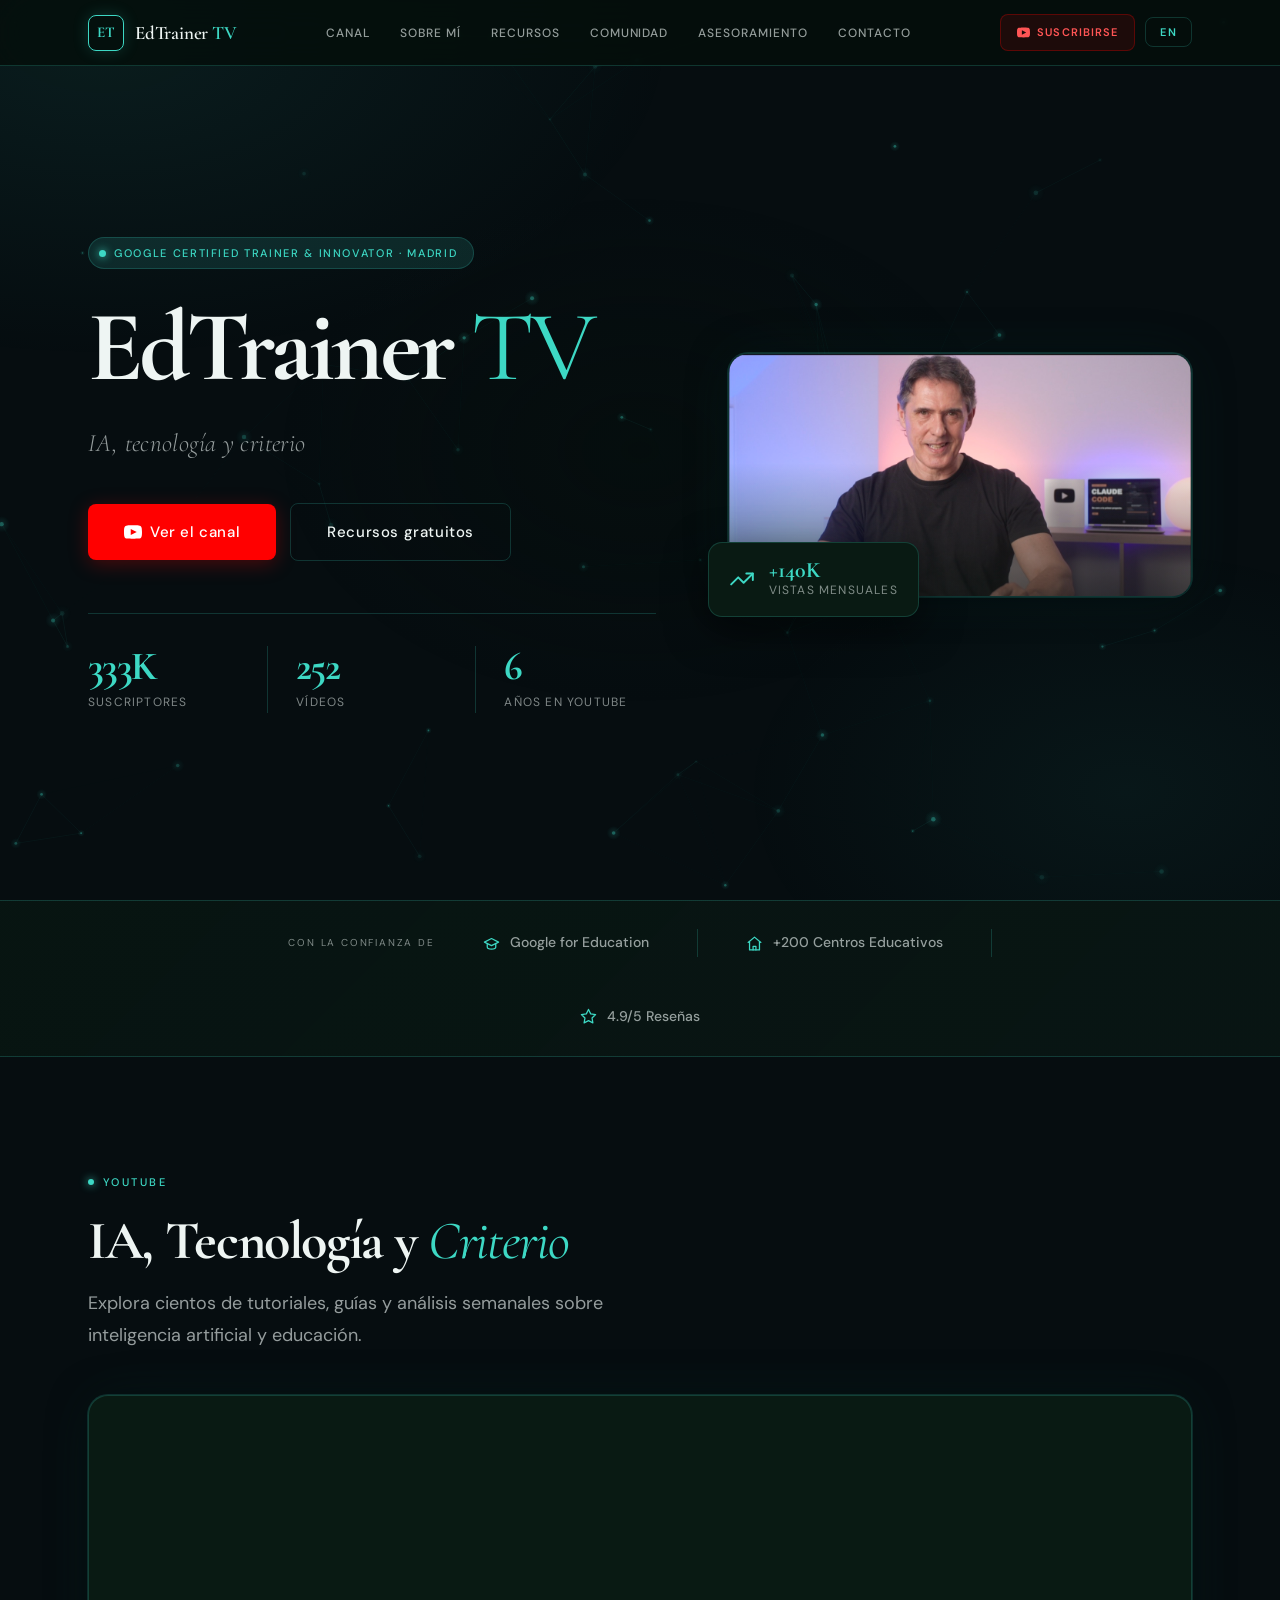
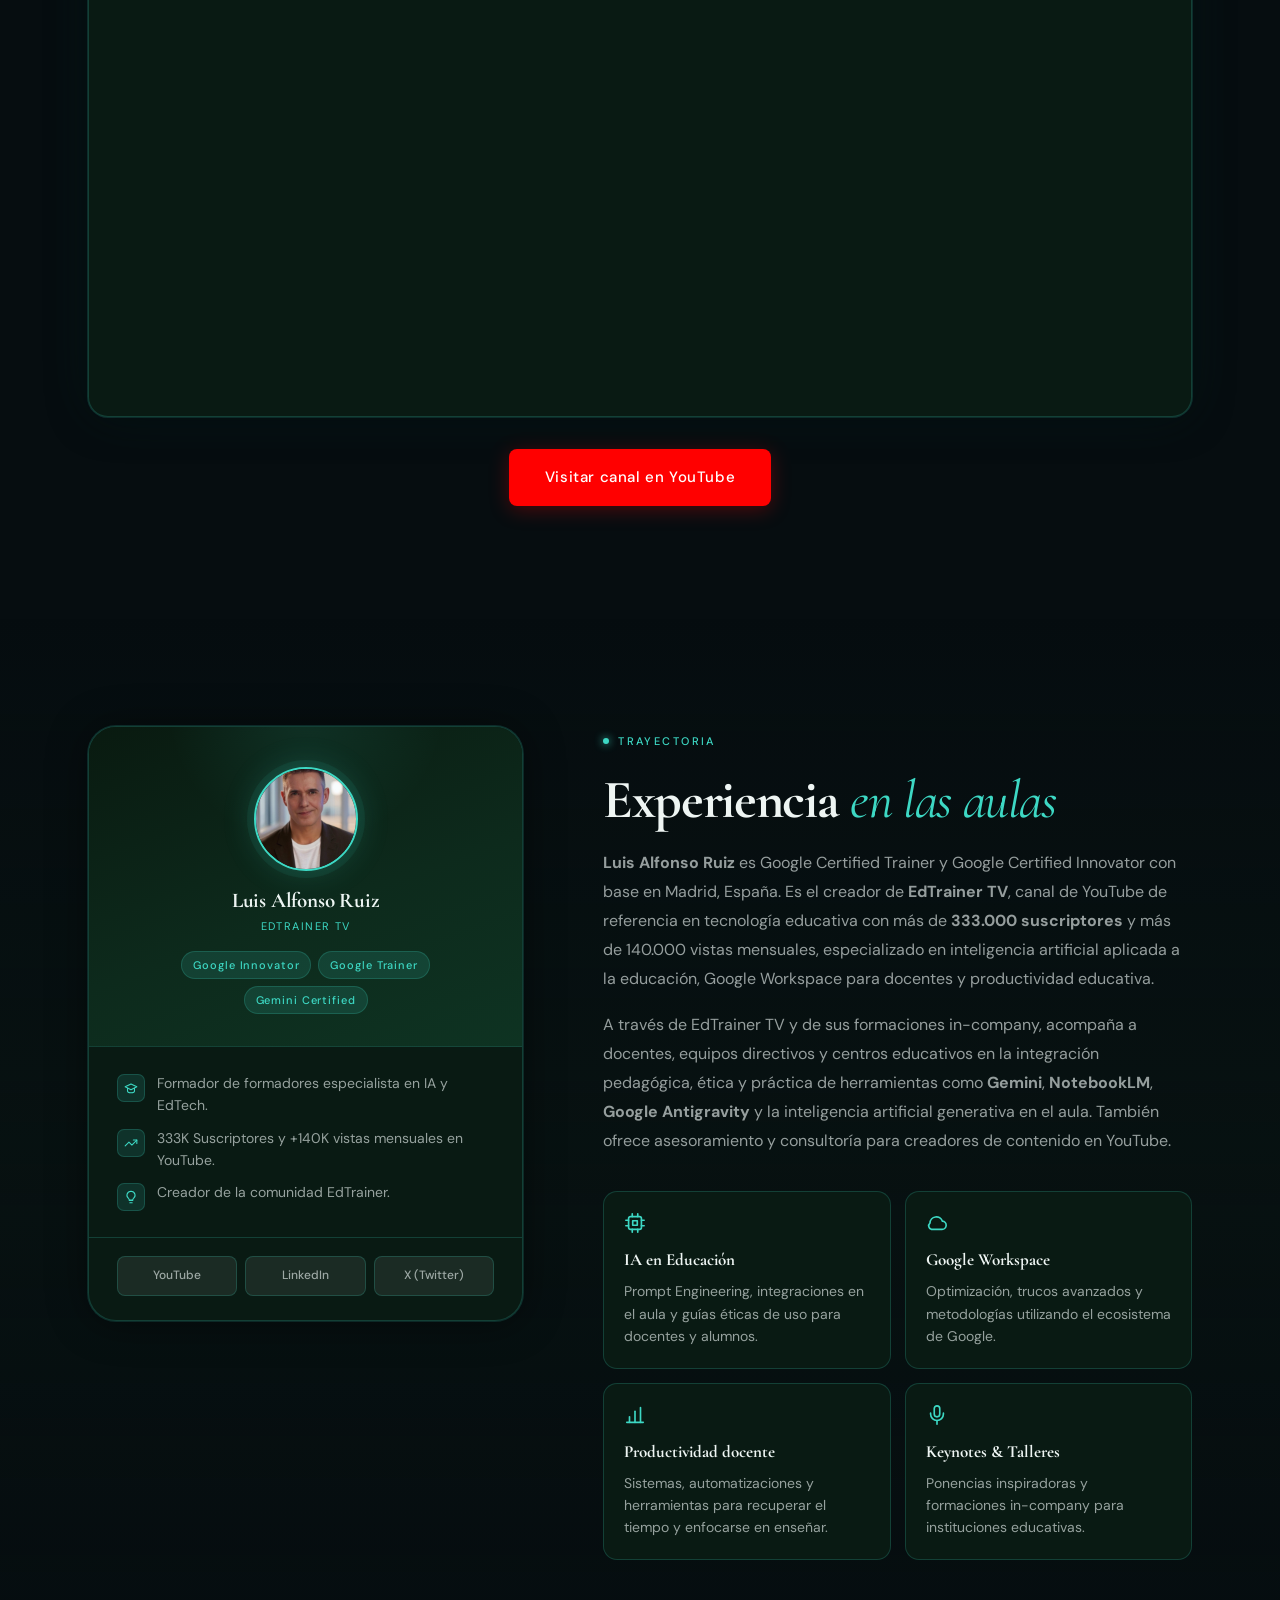
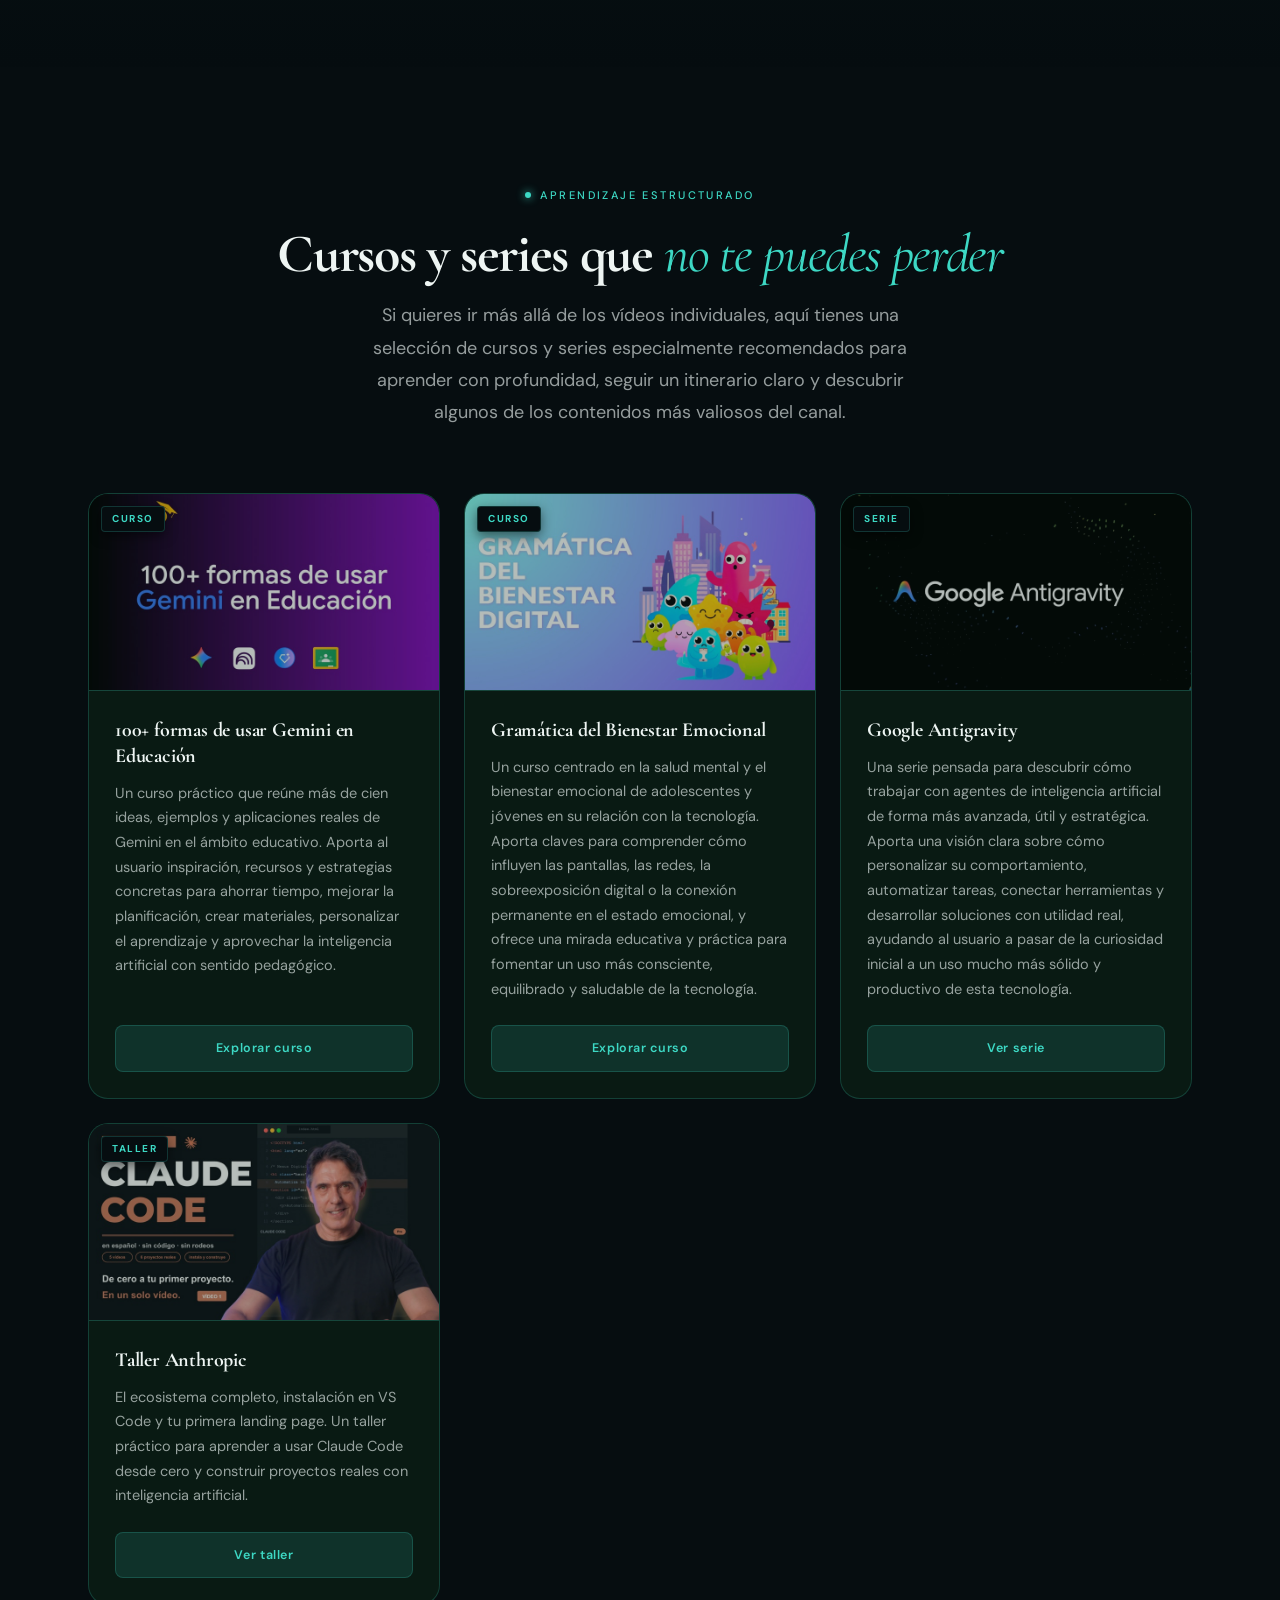
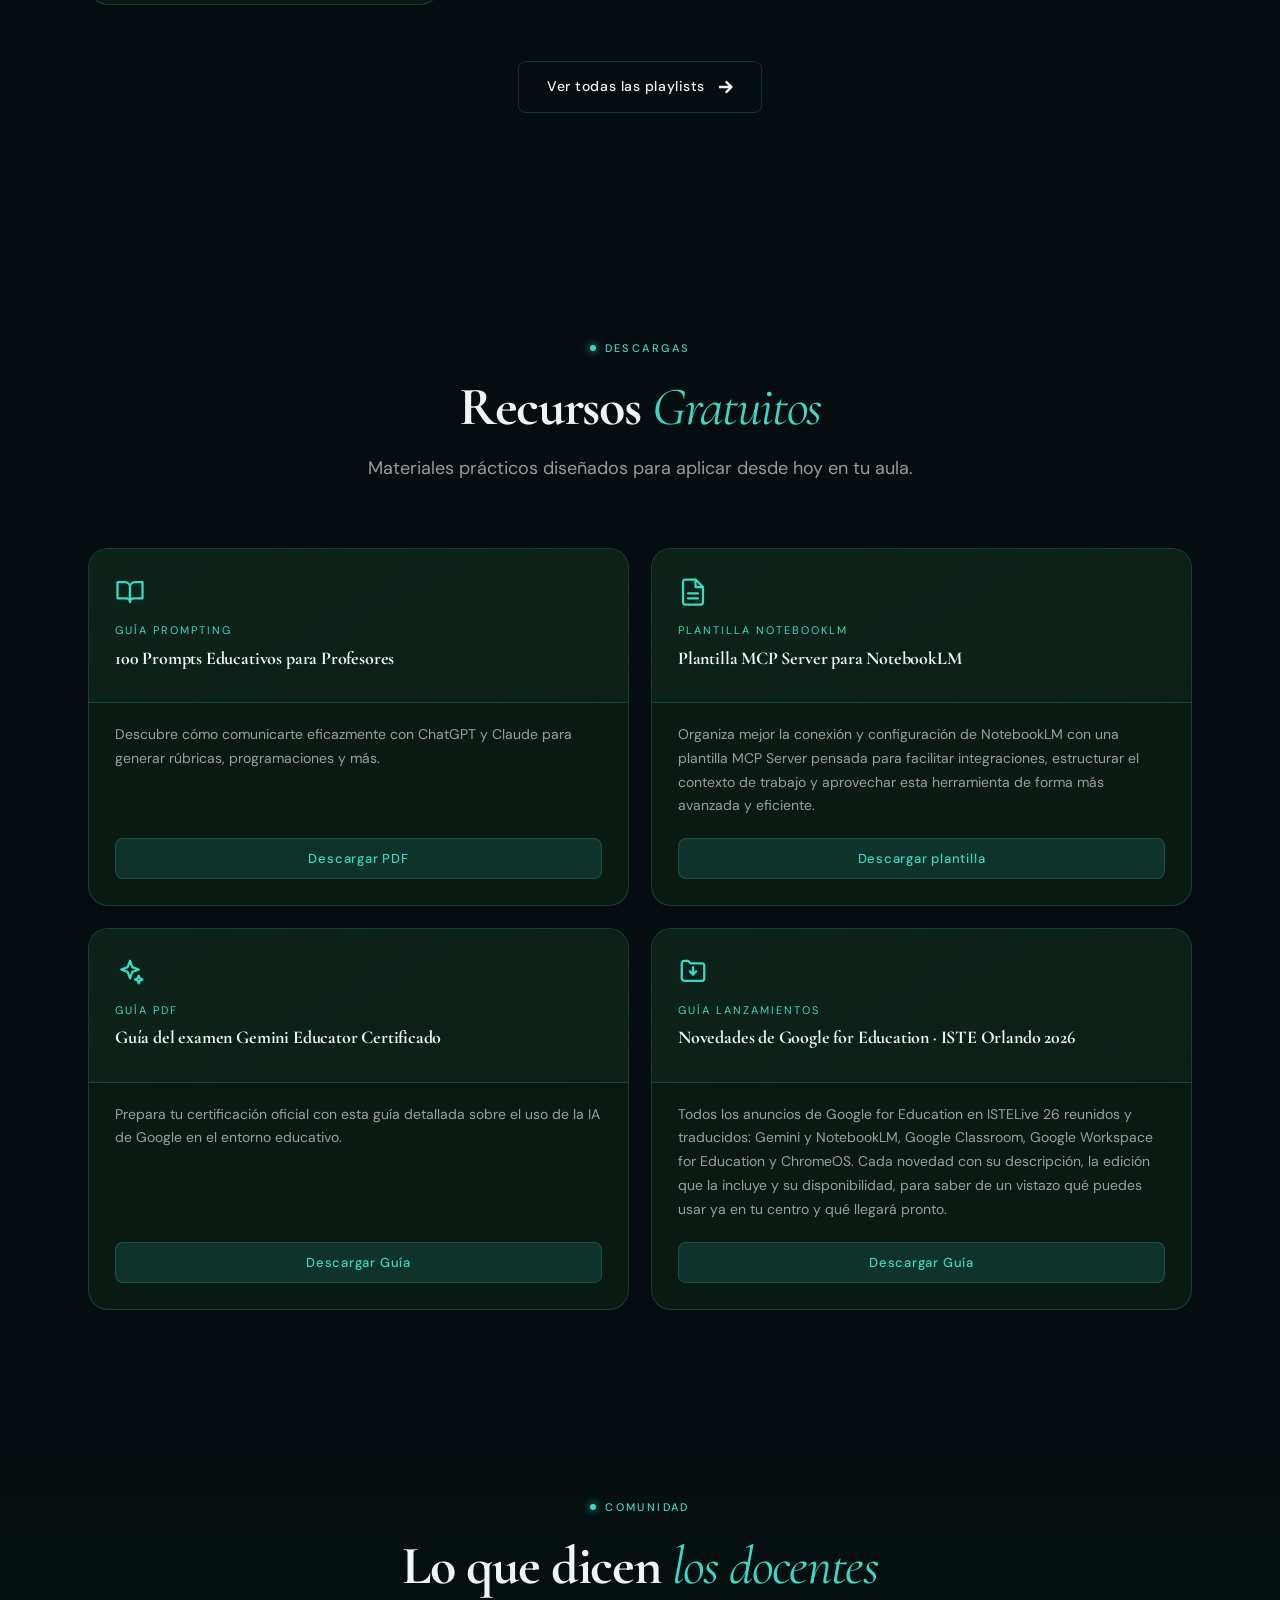
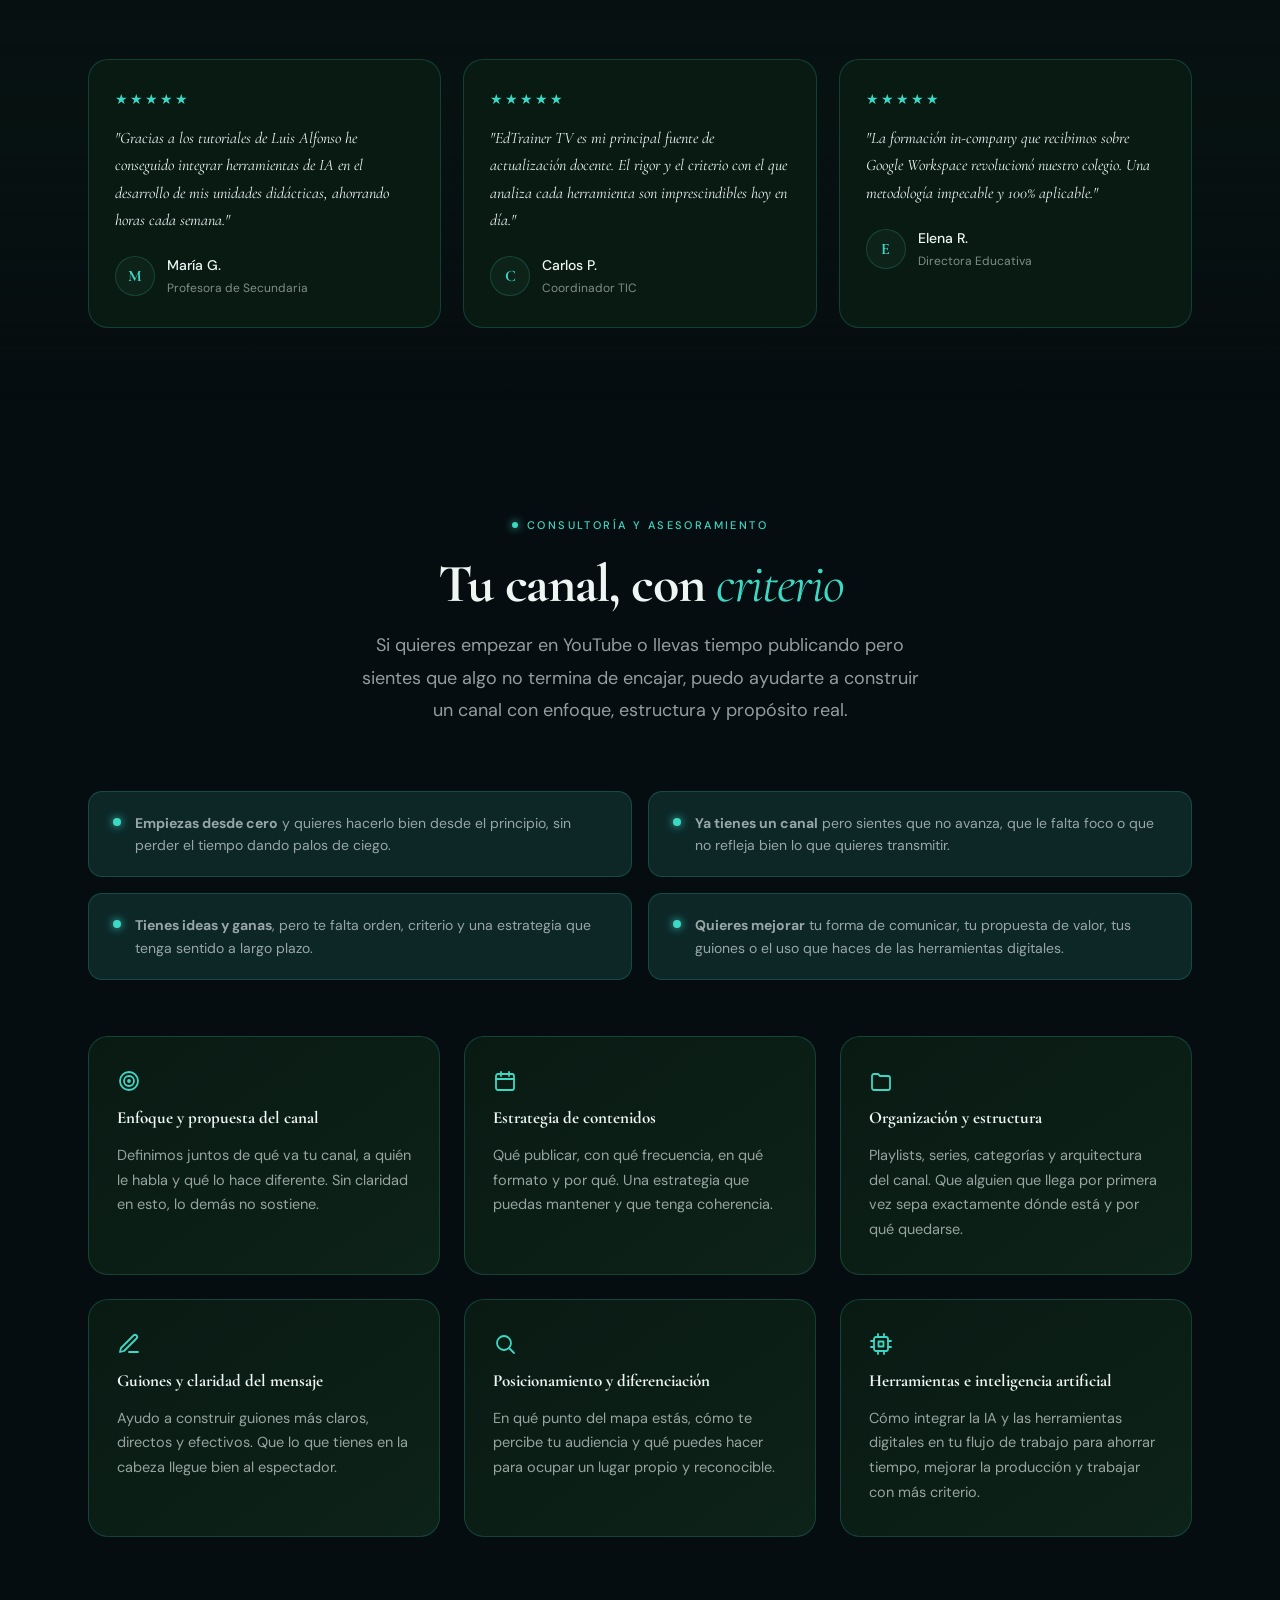
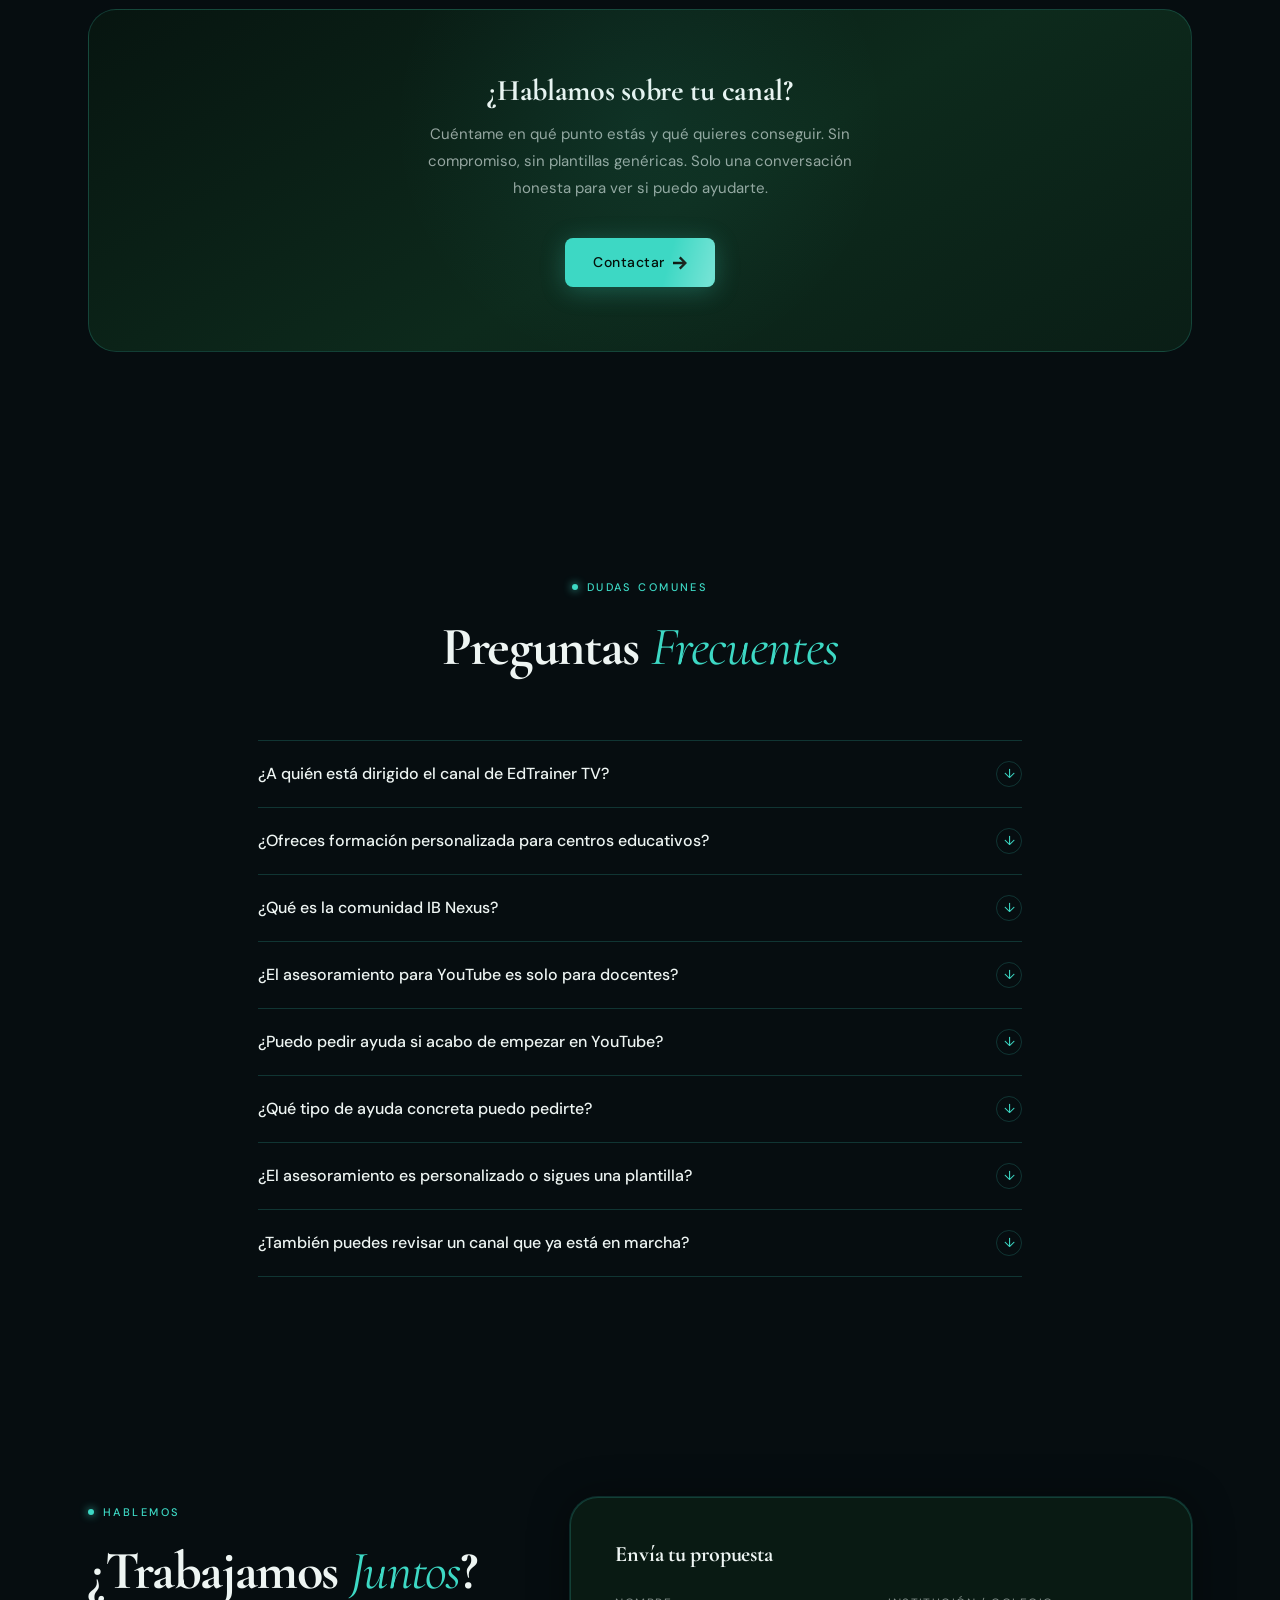
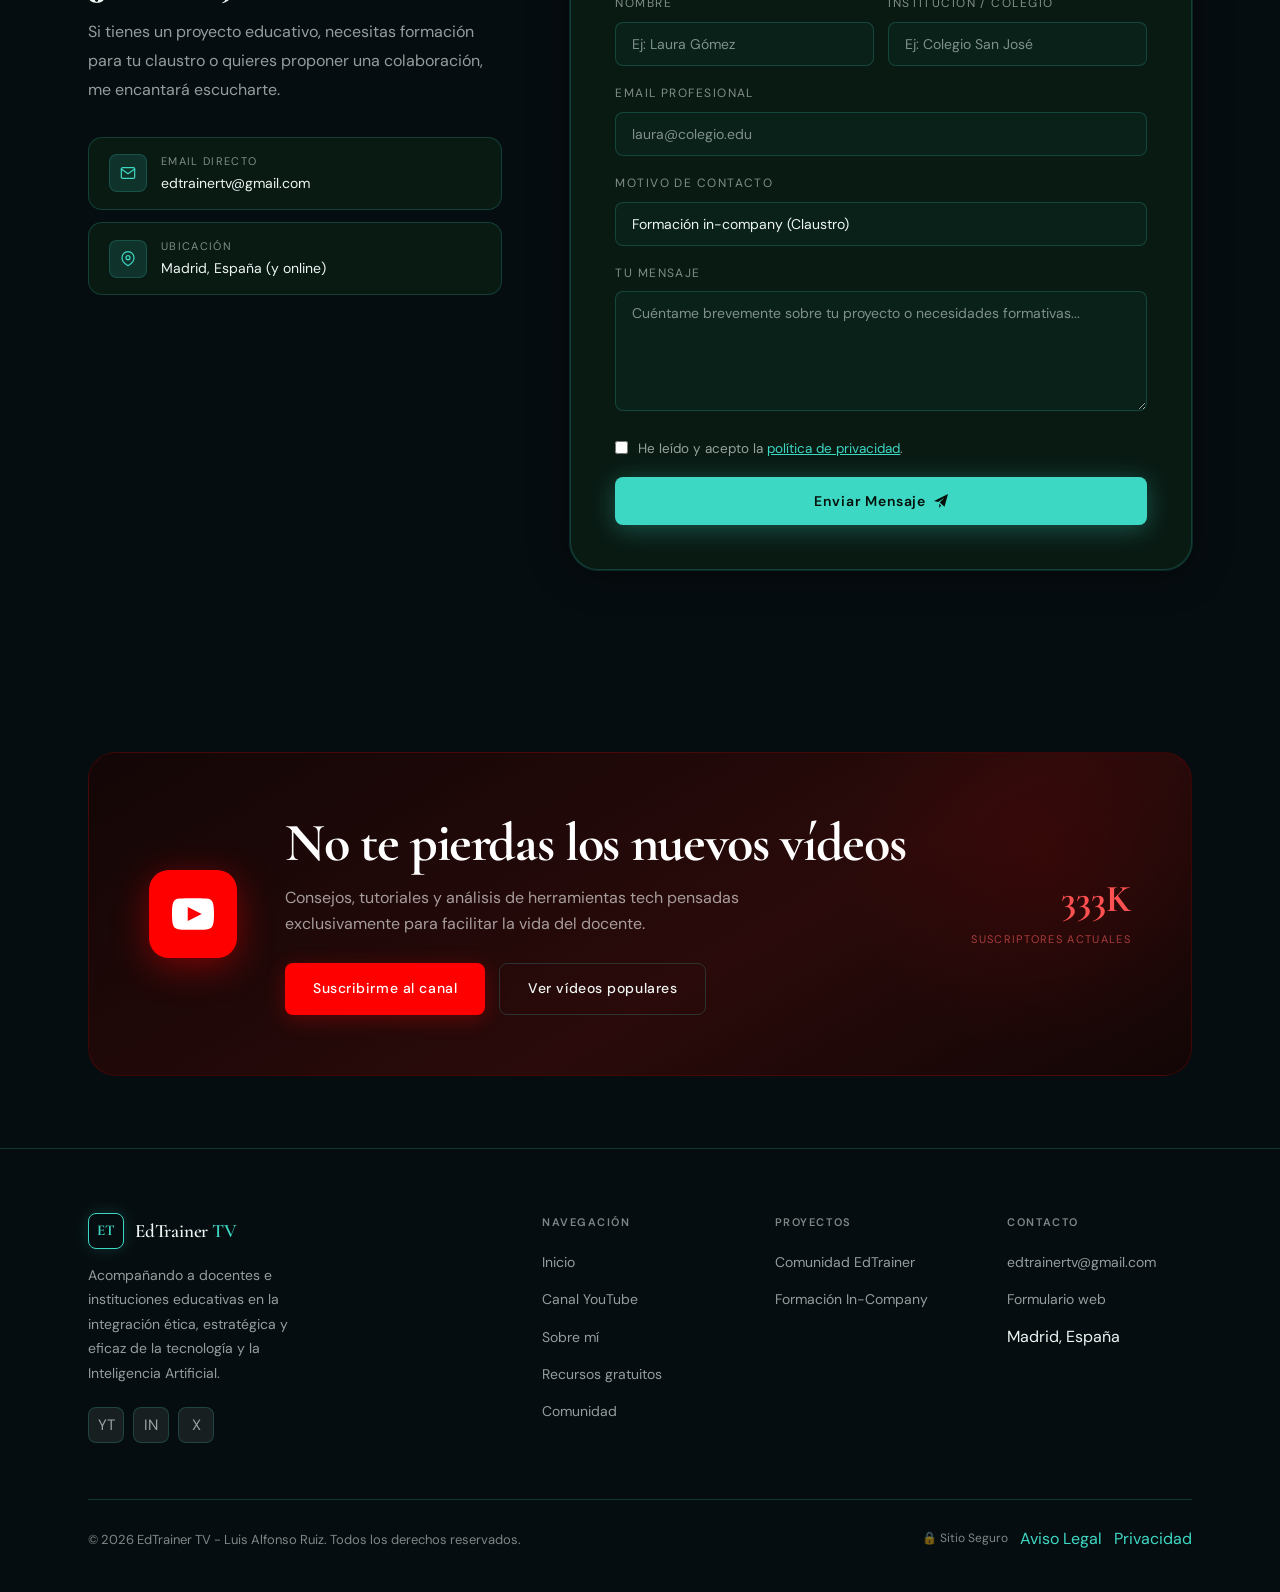
==== index.html @ 4e6ba808 "Añade recurso: Guía de lanzamientos Google for Education ISTE Orlando 2026 Cuarta tarjeta en la secc" ====
<!DOCTYPE html>
<html lang="es-ES">
<head>
<meta charset="UTF-8">
<meta name="viewport" content="width=device-width, initial-scale=1.0">
<meta name="description" content="Luis Alfonso Ruiz, Google Certified Trainer &amp; Innovator. Canal EdTrainer TV con +333.000 suscriptores. Formación en inteligencia artificial educativa, Google Workspace y tecnología para docentes. Madrid, España.">
<meta name="keywords" content="EdTrainer TV, Luis Alfonso Ruiz, inteligencia artificial educación, formación docentes IA, Google Workspace educación, tecnología educativa, Gemini educación, Google Certified Trainer, formación in-company, YouTube educativo, asesoramiento YouTube, canal educativo">
<link rel="canonical" href="https://www.edtrainertv.com/">
<meta name="robots" content="index, follow, max-snippet:-1, max-image-preview:large, max-video-preview:-1">
<meta property="og:title" content="EdTrainer TV | Luis Alfonso Ruiz — Formación IA y Tecnología Educativa">
<meta property="og:image" content="https://www.edtrainertv.com/perfil.jpg">
<meta property="og:url" content="https://www.edtrainertv.com">
<meta property="og:type" content="website">
<meta name="twitter:card" content="summary_large_image">
<meta name="twitter:title" content="EdTrainer TV — IA, tecnología y criterio">
<meta name="twitter:description" content="+333.000 docentes ya forman parte de la comunidad EdTrainer. Canal de referencia en educación y tecnología.">
<meta name="twitter:image" content="https://www.edtrainertv.com/perfil.jpg">
<meta property="og:description" content="+333.000 docentes ya forman parte de la comunidad EdTrainer. Canal de referencia en educación y tecnología.">
<title>EdTrainer TV | Luis Alfonso Ruiz — Formación en IA, Google Workspace y Tecnología Educativa</title>
<link rel="icon" href="data:image/svg+xml,<svg xmlns='http://www.w3.org/2000/svg' viewBox='0 0 100 100'><rect width='100' height='100' rx='16' fill='%23060d10'/><text x='50' y='68' font-size='58' text-anchor='middle' font-family='Georgia,serif' fill='%233dd8c4'>ET</text></svg>">
<meta name="theme-color" content="#060d10">
<meta name="author" content="Luis Alfonso Ruiz">
<link rel="preconnect" href="https://fonts.googleapis.com">
<link rel="preconnect" href="https://fonts.gstatic.com" crossorigin>
<link href="https://fonts.googleapis.com/css2?family=Cormorant+Garamond:ital,wght@0,300;0,400;0,600;0,700;1,300;1,400;1,600&family=DM+Sans:ital,opsz,wght@0,9..40,300;0,9..40,400;0,9..40,500;0,9..40,600;1,9..40,300&display=swap" rel="stylesheet">
<style>
/* ═══════════════════════════════════════════
   DESIGN TOKENS
════════════════════════════════════════════ */
:root {
  --bg:           #060d10;
  --bg2:          #091a13;
  --bg3:          #0d2219;
  --bg4:          #071410;
  --teal:         #3dd8c4;
  --teal2:        #61e3d3;
  --teal3:        #1fb8a3;
  --teal-glow:    rgba(61,216,196,0.13);
  --teal-border:  rgba(61,216,196,0.2);
  --teal-border2: rgba(61,216,196,0.35);
  --white:        #eef5f3;
  --dim:          rgba(238,245,243,0.62);
  --dim2:         rgba(238,245,243,0.52);
  --faint:        rgba(238,245,243,0.08);
  --red:          #ff4444;
  --red-glow:     rgba(255,68,68,0.15);
  --font-serif:   'Cormorant Garamond', Georgia, serif;
  --font-sans:    'DM Sans', sans-serif;
  --radius-sm:    8px;
  --radius-md:    14px;
  --radius-lg:    20px;
  --radius-xl:    28px;
  --shadow-card:  0 2px 40px rgba(0,0,0,0.45), 0 0 0 1px var(--teal-border);
  --shadow-glow:  0 0 60px rgba(61,216,196,0.07);
}

/* ═══════════════════════════════════════════
   RESET & BASE
════════════════════════════════════════════ */
*, *::before, *::after { box-sizing: border-box; margin: 0; padding: 0; }
html { font-size: 16px; }
body {
  background: var(--bg);
  color: var(--white);
  font-family: var(--font-sans);
  line-height: 1.65;
  overflow-x: hidden;
  -webkit-font-smoothing: antialiased;
}
img { max-width: 100%; display: block; }
a { color: inherit; text-decoration: none; }
button { font-family: var(--font-sans); }

/* ═══════════════════════════════════════════
   SCROLL PROGRESS BAR
════════════════════════════════════════════ */
#progress-bar {
  position: fixed; top: 0; left: 0; z-index: 200;
  height: 3px; width: 0%;
  background: linear-gradient(90deg, var(--teal3), var(--teal), var(--teal2));
  transition: width 0.1s linear;
  box-shadow: 0 0 10px rgba(61,216,196,0.8), 0 0 20px rgba(61,216,196,0.4);
}

/* ═══════════════════════════════════════════
   CANVAS
════════════════════════════════════════════ */
#canvas {
  position: fixed; inset: 0; z-index: 0;
  pointer-events: none; opacity: 0.6;
}
body::before {
  content: '';
  position: fixed; inset: 0; z-index: 0;
  background:
    radial-gradient(ellipse 75% 60% at 8% 4%, rgba(61,216,196,0.08) 0%, transparent 60%),
    radial-gradient(ellipse 55% 50% at 88% 88%, rgba(61,216,196,0.05) 0%, transparent 55%),
    radial-gradient(ellipse 40% 40% at 50% 50%, rgba(5,15,11,0.4) 0%, transparent 70%);
  pointer-events: none;
}

/* ═══════════════════════════════════════════
   LAYOUT UTILS
════════════════════════════════════════════ */
.container { max-width: 1160px; margin: 0 auto; padding: 0 28px; position: relative; z-index: 1; }
.container--narrow { max-width: 820px; margin: 0 auto; padding: 0 28px; position: relative; z-index: 1; }
.section-space { padding: 110px 0; }
.section-space--sm { padding: 72px 0; }

/* ═══════════════════════════════════════════
   TYPOGRAPHY SYSTEM
════════════════════════════════════════════ */
.eyebrow {
  display: inline-flex; align-items: center; gap: 9px;
  font-size: 11px; font-weight: 500; letter-spacing: 0.22em;
  text-transform: uppercase; color: var(--teal); margin-bottom: 20px;
}
.eyebrow-dot {
  width: 6px; height: 6px; border-radius: 50%; background: var(--teal);
  flex-shrink: 0; box-shadow: 0 0 9px var(--teal);
  animation: pulse-dot 2.6s ease-in-out infinite;
}

@keyframes shimmer {
  0%   { background-position: -200% center; }
  100% { background-position: 200% center; }
}
@keyframes em-glow {
  0%,100% { color: var(--teal); text-shadow: 0 0 0px rgba(61,216,196,0); }
  50%      { color: var(--teal2); text-shadow: 0 0 22px rgba(61,216,196,0.35); }
}
@keyframes stat-enter {
  0%   { opacity: 0; transform: scale(0.75); }
  100% { opacity: 1; transform: scale(1); }
}
@keyframes slide-up-title {
  0%   { opacity: 0; transform: translateY(18px); }
  100% { opacity: 1; transform: translateY(0); }
}
@keyframes pulse-dot {
  0%,100% { box-shadow: 0 0 5px var(--teal); transform: scale(1); }
  50%      { box-shadow: 0 0 18px var(--teal); transform: scale(1.3); }
}
.tag {
  display: inline-block;
  font-size: 10px; font-weight: 500; letter-spacing: 0.18em;
  text-transform: uppercase; color: var(--teal);
  background: var(--teal-glow); border: 1px solid var(--teal-border);
  padding: 5px 14px; border-radius: 100px; margin-bottom: 18px;
}
h1, h2, h3 { font-family: var(--font-serif); line-height: 1.1; }
h1 { font-size: clamp(54px, 8.5vw, 100px); font-weight: 700; letter-spacing: -0.04em; }
h2 { font-size: clamp(32px, 4.5vw, 54px); font-weight: 700; letter-spacing: -0.025em; margin-bottom: 16px; }
h2 em { font-style: italic; color: var(--teal); font-weight: 400; }
h3 { font-size: clamp(18px, 2vw, 22px); font-weight: 600; letter-spacing: -0.01em; margin-bottom: 10px; }

h1 em, h2 em, h3 em {
  font-style: italic;
  animation: em-glow 4s ease-in-out infinite;
}
.lead { font-size: 18px; color: var(--dim); line-height: 1.8; }
.body-text { font-size: 15px; color: var(--dim); line-height: 1.75; }
.section-header { text-align: center; margin-bottom: 64px; }
.section-header.visible h2 {
  animation: slide-up-title 0.65s cubic-bezier(0.22, 1, 0.36, 1) both;
}
.section-header.visible .eyebrow {
  animation: slide-up-title 0.5s cubic-bezier(0.22, 1, 0.36, 1) both;
}
.section-header .lead { max-width: 580px; margin: 0 auto; }

/* ═══════════════════════════════════════════
   DIVIDER
════════════════════════════════════════════ */
hr.divider { border: none; height: 1px; background: linear-gradient(90deg, transparent, var(--teal-border), transparent); }

/* ═══════════════════════════════════════════
   BUTTONS
════════════════════════════════════════════ */
.btn {
  display: inline-flex; align-items: center; gap: 8px;
  font-family: var(--font-sans); font-weight: 500; font-size: 14px;
  letter-spacing: 0.04em; padding: 13px 28px; border-radius: var(--radius-sm);
  text-decoration: none; cursor: pointer; border: none;
  transition: all 0.2s ease; white-space: nowrap;
}
.btn-teal {
  background: var(--teal); color: #041009;
  box-shadow: 0 4px 24px rgba(61,216,196,0.28);
  position: relative; overflow: hidden;
}
.btn-teal::after {
  content: '';
  position: absolute; inset: 0;
  background: linear-gradient(105deg, transparent 35%, rgba(255,255,255,0.28) 50%, transparent 65%);
  background-size: 200% 100%;
  animation: shimmer 3.5s ease-in-out infinite;
  pointer-events: none;
}
.btn-teal:hover { background: var(--teal2); transform: translateY(-2px); box-shadow: 0 8px 32px rgba(61,216,196,0.42); }
.btn-ghost {
  background: transparent; color: var(--white);
  border: 1.5px solid var(--teal-border);
}
.btn-ghost:hover { border-color: var(--teal); background: var(--teal-glow); transform: translateY(-2px); }
.btn-yt {
  background: #ff0000; color: #fff;
  box-shadow: 0 4px 20px rgba(255,0,0,0.28);
}
.btn-yt:hover { background: #e60000; transform: translateY(-2px); box-shadow: 0 8px 28px rgba(255,0,0,0.4); }
.btn-sm { padding: 9px 20px; font-size: 13px; }
.btn-lg { padding: 16px 36px; font-size: 15px; }

/* ═══════════════════════════════════════════
   FADE IN ANIMATION
════════════════════════════════════════════ */
.fade-in {
  opacity: 0; transform: translateY(24px);
  transition: opacity 0.7s ease, transform 0.7s ease;
}
.fade-in.visible { opacity: 1; transform: translateY(0); }
.fade-in--delay-1 { transition-delay: 0.1s; }
.fade-in--delay-2 { transition-delay: 0.2s; }
.fade-in--delay-3 { transition-delay: 0.3s; }

body:not(.js-loaded) .fade-in { opacity: 1; transform: none; }

/* ═══════════════════════════════════════════
   NAVIGATION
════════════════════════════════════════════ */
nav {
  position: fixed; top: 0; left: 0; right: 0; z-index: 100;
  padding: 0; height: 66px;
  backdrop-filter: blur(28px) saturate(1.4);
  background: rgba(5,15,11,0.85);
  border-bottom: 1px solid var(--teal-border);
  transition: box-shadow 0.3s;
}
nav.scrolled { box-shadow: 0 4px 40px rgba(0,0,0,0.5); }
nav .container { display: flex; align-items: center; justify-content: space-between; height: 100%; gap: 24px; }

.nav-logo { display: flex; align-items: center; gap: 11px; text-decoration: none; flex-shrink: 0; }
.nav-logo-mark {
  width: 36px; height: 36px; border-radius: var(--radius-sm);
  border: 1.5px solid var(--teal);
  display: flex; align-items: center; justify-content: center;
  font-family: var(--font-serif); font-weight: 700; font-size: 15px;
  color: var(--teal); box-shadow: 0 0 16px rgba(61,216,196,0.18);
  transition: box-shadow 0.2s;
}
.nav-logo:hover .nav-logo-mark { box-shadow: 0 0 28px rgba(61,216,196,0.35); }
.nav-logo-text {
  font-family: var(--font-serif); font-size: 19px; font-weight: 600;
  color: var(--white); letter-spacing: -0.01em;
}
.nav-logo-text span { color: var(--teal); font-style: normal; }

.nav-center { display: flex; align-items: center; gap: 2px; list-style: none; }
.nav-center a {
  font-size: 12px; font-weight: 500; letter-spacing: 0.08em;
  text-transform: uppercase; color: var(--dim);
  padding: 8px 14px; border-radius: var(--radius-sm);
  transition: color 0.2s, background 0.2s;
}
.nav-center a:hover { color: var(--teal); background: var(--teal-glow); }
.nav-center a.active {
  color: var(--teal);
  background: var(--teal-glow);
  border-color: var(--teal-border);
}

.nav-right { display: flex; align-items: center; gap: 10px; flex-shrink: 0; }
.nav-yt-btn {
  display: flex; align-items: center; gap: 7px;
  background: rgba(255,0,0,0.1); border: 1px solid rgba(255,0,0,0.28);
  color: #ff5555; font-size: 11px; font-weight: 600; letter-spacing: 0.1em;
  text-transform: uppercase; padding: 8px 16px; border-radius: var(--radius-sm);
  text-decoration: none; transition: all 0.2s;
}
.nav-yt-btn:hover { background: rgba(255,0,0,0.2); border-color: rgba(255,0,0,0.5); color: #ff7777; }

/* Mobile hamburger */
.nav-burger {
  display: none; background: none; border: 1px solid var(--teal-border);
  color: var(--white); padding: 8px; border-radius: var(--radius-sm);
  cursor: pointer; flex-direction: column; gap: 4px; align-items: center; justify-content: center;
  width: 38px; height: 38px;
}
.nav-burger span {
  display: block; width: 18px; height: 1.5px; background: var(--white);
  transition: all 0.25s; border-radius: 2px;
}
.nav-burger.open span:nth-child(1) { transform: translateY(5.5px) rotate(45deg); }
.nav-burger.open span:nth-child(2) { opacity: 0; transform: scaleX(0); }
.nav-burger.open span:nth-child(3) { transform: translateY(-5.5px) rotate(-45deg); }

/* Mobile menu */
.nav-mobile {
  display: none; position: fixed; top: 66px; left: 0; right: 0; z-index: 99;
  background: rgba(5,12,9,0.97); border-bottom: 1px solid var(--teal-border);
  padding: 24px 28px 32px; backdrop-filter: blur(20px);
  flex-direction: column; gap: 4px;
}
.nav-mobile.open { display: flex; }
.nav-mobile a {
  font-size: 15px; font-weight: 400; letter-spacing: 0.06em; text-transform: uppercase;
  color: var(--dim); padding: 12px 16px; border-radius: var(--radius-sm);
  transition: all 0.2s; border: 1px solid transparent;
}
.nav-mobile a:hover { color: var(--teal); border-color: var(--teal-border); background: var(--teal-glow); }
.nav-mobile-yt {
  margin-top: 12px; padding: 13px 16px; border-radius: var(--radius-sm);
  background: rgba(255,0,0,0.1); border: 1px solid rgba(255,0,0,0.28) !important;
  color: #ff5555 !important; display: flex; align-items: center; gap: 9px;
}

/* ═══════════════════════════════════════════
   HERO
════════════════════════════════════════════ */
#hero {
  position: relative; z-index: 1;
  min-height: 100vh; display: flex; align-items: center;
  padding: 130px 0 80px;
}
.hero-grid {
  display: grid; grid-template-columns: 1.1fr 0.9fr;
  gap: 72px; align-items: center;
}
.hero-badge {
  display: inline-flex; align-items: center; gap: 8px;
  background: var(--teal-glow); border: 1px solid var(--teal-border);
  border-radius: 100px; padding: 6px 16px 6px 10px;
  margin-bottom: 24px; cursor: default;
}
.hero-badge-dot { width: 7px; height: 7px; border-radius: 50%; background: var(--teal); box-shadow: 0 0 8px var(--teal); animation: pulse-dot 2s infinite; }
.hero-badge-text { font-size: 11px; font-weight: 500; letter-spacing: 0.15em; text-transform: uppercase; color: var(--teal); }

.hero-title { margin-bottom: 0; }
.hero-title .part1 { display: inline-block; color: var(--white); }
.hero-title .part2 { display: inline-block; color: var(--teal); font-style: normal; font-weight: 400; }

.hero-tagline {
  font-family: var(--font-serif); font-style: italic; font-weight: 300;
  font-size: clamp(19px, 2.5vw, 25px); color: var(--dim);
  margin: 20px 0 38px; letter-spacing: 0.015em;
}
.hero-actions { display: flex; gap: 14px; flex-wrap: wrap; align-items: center; }
@media (max-width: 600px) {
  .hero-actions { flex-direction: column; width: 100%; }
  .hero-actions .btn { width: 100%; justify-content: center; text-align: center; }
  .hero-actions .btn-teal { order: 1; }
  .hero-actions .btn-ghost { order: 2; }
}

/* Stats strip */
.hero-stats {
  display: flex; gap: 0; margin-top: 52px;
  border-top: 1px solid var(--teal-border);
  padding-top: 32px;
}
.hero-stat {
  flex: 1; padding-right: 28px;
  border-right: 1px solid var(--teal-border);
}
.hero-stat:last-child { border-right: none; padding-right: 0; padding-left: 28px; }
.hero-stat:nth-child(2) { padding-left: 28px; }
.stat-num {
  font-family: var(--font-serif); font-size: 40px; font-weight: 700;
  color: var(--teal); letter-spacing: -0.04em; display: block; line-height: 1;
  display: inline-block;
}
.hero-stats.visible .stat-num {
  animation: stat-enter 0.6s cubic-bezier(0.22, 1, 0.36, 1) both;
}
.hero-stats.visible .hero-stat:nth-child(2) .stat-num { animation-delay: 0.1s; }
.hero-stats.visible .hero-stat:nth-child(3) .stat-num { animation-delay: 0.2s; }
.stat-label { font-size: 12px; color: var(--dim2); letter-spacing: 0.1em; text-transform: uppercase; margin-top: 5px; display: block; }

/* Hero right - visual */
.hero-visual { position: relative; }
.hero-banner-wrap {
  position: relative; border-radius: var(--radius-lg); overflow: hidden;
  border: 1px solid var(--teal-border);
  box-shadow: var(--shadow-card), var(--shadow-glow);
  max-height: 480px;
}
.hero-banner-img { width: 100%; height: 100%; max-height: 480px; display: block; object-fit: cover; object-position: center top; }
.hero-banner-overlay {
  position: absolute; inset: 0;
  background: linear-gradient(to top, rgba(5,15,11,0.55) 0%, transparent 55%);
}
/* Floating card on banner */
.hero-float-card {
  position: absolute; bottom: -20px; left: -20px;
  background: var(--bg2); border: 1px solid var(--teal-border);
  border-radius: var(--radius-md); padding: 16px 20px;
  display: flex; align-items: center; gap: 14px;
  box-shadow: 0 12px 40px rgba(0,0,0,0.5);
  backdrop-filter: blur(10px);
  animation: float-card 4s ease-in-out infinite;
}
@keyframes float-card {
  0%,100% { transform: translateY(0); }
  50% { transform: translateY(-6px); }
}
.float-card-icon { display: flex; color: var(--teal); }
.float-card-num { font-family: var(--font-serif); font-size: 22px; font-weight: 700; color: var(--teal); line-height: 1; }
.float-card-label { font-size: 12px; color: var(--dim2); text-transform: uppercase; letter-spacing: 0.1em; }

/* ═══════════════════════════════════════════
   TRUST BAR
════════════════════════════════════════════ */
#trust {
  position: relative; z-index: 1;
  border-top: 1px solid var(--teal-border);
  border-bottom: 1px solid var(--teal-border);
  background: linear-gradient(135deg, rgba(9,26,19,0.6), rgba(13,34,25,0.4));
  padding: 28px 0;
}
.trust-inner {
  display: flex; align-items: center; justify-content: center;
  gap: 48px; flex-wrap: wrap;
}
.trust-label { font-size: 10px; letter-spacing: 0.18em; text-transform: uppercase; color: var(--dim2); }
.trust-divider { width: 1px; height: 28px; background: var(--teal-border); }
.trust-item {
  display: flex; align-items: center; gap: 10px;
  font-size: 14px; font-weight: 500; color: var(--dim);
}
.trust-item-icon { display: inline-flex; color: var(--teal); }

/* ═══════════════════════════════════════════
   CANAL / YOUTUBE
════════════════════════════════════════════ */
#canal { position: relative; z-index: 1; }
.canal-top { display: flex; align-items: flex-end; justify-content: space-between; gap: 24px; margin-bottom: 44px; flex-wrap: wrap; }
.canal-top .section-header { text-align: left; margin-bottom: 0; }
.canal-top .section-header .lead { margin: 0; text-align: left; }

/* Embed nativo de YouTube (playlist de subidas) */
.yt-embed-zone {
  background: var(--bg2); border: 1px solid var(--teal-border);
  border-radius: var(--radius-lg); overflow: hidden;
  box-shadow: var(--shadow-card), var(--shadow-glow);
}
.yt-embed { display: block; width: 100%; aspect-ratio: 16/9; border: 0; }
.canal-footer { margin-top: 32px; text-align: center; }

/* ═══════════════════════════════════════════
   SOBRE EL AUTOR
════════════════════════════════════════════ */
#sobre { position: relative; z-index: 1; background: linear-gradient(180deg, transparent, rgba(10,26,20,0.35), transparent); }
.sobre-grid { display: grid; grid-template-columns: 0.85fr 1.15fr; gap: 80px; align-items: start; }

/* Autor card */
.autor-card {
  background: var(--bg2); border: 1px solid var(--teal-border);
  border-radius: var(--radius-xl); overflow: hidden;
  box-shadow: var(--shadow-card);
  position: sticky; top: 90px;
}
.autor-card-top {
  background: linear-gradient(160deg, #091a10 0%, #0d2a1c 55%, #0e3322 100%);
  padding: 40px 36px 32px; text-align: center; position: relative;
  border-bottom: 1px solid var(--teal-border);
}
.autor-card-top::before {
  content: '';
  position: absolute; top: -50%; left: 50%; transform: translateX(-50%);
  width: 280px; height: 280px;
  background: radial-gradient(circle, rgba(61,216,196,0.1) 0%, transparent 70%);
  pointer-events: none;
}
.autor-photo {
  width: 104px; height: 104px; border-radius: 50%;
  border: 2.5px solid var(--teal);
  box-shadow: 0 0 32px rgba(61,216,196,0.22), 0 0 0 7px rgba(61,216,196,0.07);
  margin: 0 auto 18px;
  background: var(--bg3); display: flex; align-items: center; justify-content: center;
  overflow: hidden; position: relative;
}
.profile-img {
  width: 100%; height: 100%; object-fit: cover;
  display: block; opacity: 1; position: absolute; inset: 0;
}
.autor-initials { font-family: var(--font-serif); font-size: 30px; font-weight: 700; color: var(--teal); }
.autor-name { font-family: var(--font-serif); font-size: 21px; font-weight: 700; margin-bottom: 5px; }
.autor-role { font-size: 11px; letter-spacing: 0.13em; text-transform: uppercase; color: var(--teal); }
.autor-badges { display: flex; flex-wrap: wrap; gap: 7px; justify-content: center; margin-top: 16px; }
.autor-badge {
  font-size: 11px; font-weight: 500; letter-spacing: 0.08em;
  padding: 4px 11px; border-radius: 100px;
  background: var(--teal-glow); border: 1px solid var(--teal-border); color: var(--teal);
}
.autor-card-body { padding: 26px 28px; }
.cred-list { list-style: none; display: flex; flex-direction: column; gap: 11px; }
.cred-item { display: flex; align-items: flex-start; gap: 12px; font-size: 14px; color: var(--dim); line-height: 1.55; }
.cred-icon {
  width: 28px; height: 28px; flex-shrink: 0; border-radius: 7px;
  background: var(--teal-glow); border: 1px solid var(--teal-border);
  display: flex; align-items: center; justify-content: center; color: var(--teal); margin-top: 1px;
}
.autor-card-footer { padding: 18px 28px 24px; border-top: 1px solid var(--teal-border); }
.social-row { display: flex; gap: 8px; }
.social-btn {
  flex: 1; display: flex; align-items: center; justify-content: center; gap: 7px;
  padding: 9px 12px; border-radius: var(--radius-sm);
  background: var(--faint); border: 1px solid var(--teal-border);
  font-size: 12px; font-weight: 500; color: var(--dim); text-decoration: none;
  transition: all 0.2s;
}
.social-btn:hover { background: var(--teal-glow); border-color: var(--teal); color: var(--teal); }

/* Sobre content */
.sobre-content h2 { margin-bottom: 20px; }
.sobre-content p { font-size: 16px; color: var(--dim); margin-bottom: 18px; line-height: 1.8; }
.areas-grid { display: grid; grid-template-columns: 1fr 1fr; gap: 14px; margin-top: 36px; }
.area-card {
  background: var(--bg2); border: 1px solid var(--teal-border);
  border-radius: var(--radius-md); padding: 20px;
  transition: border-color 0.2s, background 0.2s, transform 0.2s;
  cursor: default;
}
.area-card:hover { border-color: var(--teal); background: rgba(61,216,196,0.06); transform: translateY(-3px); }
.area-icon { display: flex; color: var(--teal); margin-bottom: 12px; }
.area-title { font-family: var(--font-serif); font-weight: 700; font-size: 17px; margin-bottom: 6px; }
.area-desc { font-size: 14px; color: var(--dim); line-height: 1.6; }

/* Experience timeline */
.timeline { margin-top: 40px; display: flex; flex-direction: column; gap: 0; }
.timeline-item { display: flex; gap: 20px; padding-bottom: 28px; position: relative; }
.timeline-item::before {
  content: ''; position: absolute; left: 11px; top: 26px; bottom: 0;
  width: 1px; background: var(--teal-border);
}
.timeline-item:last-child { padding-bottom: 0; }
.timeline-item:last-child::before { display: none; }
.tl-dot {
  width: 24px; height: 24px; flex-shrink: 0; border-radius: 50%;
  border: 2px solid var(--teal); background: var(--bg);
  display: flex; align-items: center; justify-content: center;
  font-size: 10px; color: var(--teal); margin-top: 2px;
  box-shadow: 0 0 10px rgba(61,216,196,0.2);
}
.tl-content { flex: 1; }
.tl-year { font-size: 10px; letter-spacing: 0.15em; text-transform: uppercase; color: var(--teal); margin-bottom: 4px; }
.tl-title { font-weight: 600; font-size: 14px; color: var(--white); margin-bottom: 4px; }
.tl-desc { font-size: 13px; color: var(--dim); line-height: 1.55; }

/* ═══════════════════════════════════════════
   SERIES Y CURSOS
════════════════════════════════════════════ */
#series { position: relative; z-index: 1; }
.series-grid { display: grid; grid-template-columns: repeat(3, 1fr); gap: 24px; }
.series-card {
  background: var(--bg2); border: 1px solid var(--teal-border);
  border-radius: var(--radius-lg); overflow: hidden;
  display: flex; flex-direction: column;
  transition: transform 0.3s cubic-bezier(0.2, 0.8, 0.2, 1), box-shadow 0.3s ease, border-color 0.3s;
}
.series-card:hover { 
  transform: translateY(-8px); 
  box-shadow: 0 25px 60px rgba(0,0,0,0.6), 0 0 20px rgba(61,216,196,0.15); 
  border-color: var(--teal); 
}
.series-img-wrap {
  aspect-ratio: 16/9; background: var(--bg3); position: relative; overflow: hidden;
  border-bottom: 1px solid var(--teal-border);
}
.series-label {
  position: absolute; top: 12px; left: 12px; z-index: 2;
  font-size: 10px; font-weight: 700; letter-spacing: 0.15em; text-transform: uppercase;
  padding: 4px 10px; border-radius: 4px;
  background: var(--bg); border: 1px solid var(--teal-border); color: var(--teal);
  box-shadow: 0 4px 12px rgba(0,0,0,0.5);
}
.series-card:hover .series-label { background: var(--teal); color: var(--bg); border-color: var(--teal); }
.series-thumb {
  width: 100%; height: 100%; object-fit: cover; opacity: 0.7;
  transition: transform 0.5s ease, opacity 0.5s ease;
}
.series-card:hover .series-thumb { transform: scale(1.05); opacity: 0.9; }
.series-body { padding: 26px; flex: 1; display: flex; flex-direction: column; }
.series-title { font-family: var(--font-serif); font-size: 20px; font-weight: 700; line-height: 1.3; margin-bottom: 12px; color: var(--white); }
.series-desc { font-size: 14.5px; color: var(--dim); line-height: 1.7; flex: 1; margin-bottom: 24px; }
.btn-series {
  display: inline-flex; align-items: center; justify-content: center; gap: 8px;
  padding: 12px 20px; border-radius: var(--radius-sm);
  background: var(--teal-glow); border: 1px solid var(--teal-border);
  color: var(--teal); font-size: 12.5px; font-weight: 600; letter-spacing: 0.05em;
  text-decoration: none; transition: all 0.2s;
}
.series-card:hover .btn-series { background: var(--teal); color: var(--bg); border-color: var(--teal); }
.series-footer { margin-top: 56px; text-align: center; }

/* ═══════════════════════════════════════════
   RECURSOS
════════════════════════════════════════════ */
#recursos { position: relative; z-index: 1; }
.recursos-grid { display: grid; grid-template-columns: repeat(2, 1fr); gap: 22px; }
.recurso-card {
  background: var(--bg2); border: 1px solid var(--teal-border);
  border-radius: var(--radius-lg); overflow: hidden;
  display: flex; flex-direction: column;
  transition: transform 0.25s, box-shadow 0.25s, border-color 0.25s;
}
.recurso-card:hover { transform: translateY(-5px); box-shadow: 0 20px 55px rgba(0,0,0,0.5), 0 0 0 1px var(--teal); border-color: var(--teal); }
.recurso-top {
  padding: 28px 26px 22px;
  background: linear-gradient(150deg, var(--bg3), rgba(13,34,25,0.7));
  border-bottom: 1px solid var(--teal-border); position: relative;
}
.recurso-emoji { display: flex; color: var(--teal); margin-bottom: 14px; }
.recurso-type { font-size: 11px; letter-spacing: 0.18em; text-transform: uppercase; color: var(--teal); margin-bottom: 7px; }
.recurso-title { font-family: var(--font-serif); font-size: 18px; font-weight: 700; line-height: 1.3; }
.recurso-body { padding: 20px 26px 26px; flex: 1; display: flex; flex-direction: column; }
.recurso-desc { font-size: 14px; color: var(--dim); flex: 1; line-height: 1.7; margin-bottom: 20px; }
.btn-dl {
  width: 100%; padding: 11px; background: var(--teal-glow);
  border: 1px solid var(--teal-border); border-radius: var(--radius-sm);
  color: var(--teal); font-family: var(--font-sans); font-weight: 500;
  font-size: 13px; letter-spacing: 0.06em; cursor: pointer;
  transition: background 0.2s, border-color 0.2s;
}
.btn-dl:hover { background: rgba(61,216,196,0.2); border-color: var(--teal); }
.btn-dl--link { text-align: center; text-decoration: none; display: block; }

/* Modal de captura (lead magnet) */
.dl-modal {
  position: fixed; inset: 0; z-index: 300;
  display: none; align-items: center; justify-content: center; padding: 24px;
}
.dl-modal.open { display: flex; }
.dl-modal-backdrop {
  position: absolute; inset: 0; background: rgba(3,8,6,0.78);
  backdrop-filter: blur(6px);
}
.dl-modal-card {
  position: relative; z-index: 1; width: 100%; max-width: 440px;
  background: var(--bg2); border: 1px solid var(--teal-border);
  border-radius: var(--radius-xl); padding: 40px 36px;
  box-shadow: var(--shadow-card), var(--shadow-glow);
  animation: dl-pop 0.3s cubic-bezier(0.22,1,0.36,1) both;
}
@keyframes dl-pop { 0% { opacity: 0; transform: translateY(16px) scale(0.97); } 100% { opacity: 1; transform: none; } }
.dl-modal-close {
  position: absolute; top: 14px; right: 16px;
  background: none; border: none; color: var(--dim); font-size: 26px;
  line-height: 1; cursor: pointer; transition: color 0.2s; padding: 4px;
}
.dl-modal-close:hover { color: var(--teal); }
.dl-modal-icon { display: flex; color: var(--teal); margin-bottom: 16px; }
.dl-modal-title { font-family: var(--font-serif); font-size: 24px; font-weight: 700; margin-bottom: 10px; }
.dl-modal-desc { font-size: 14px; color: var(--dim); line-height: 1.7; margin-bottom: 24px; }
.dl-modal-card .form-i { margin-bottom: 16px; }
.dl-modal-card .form-consent { margin-bottom: 20px; }
.dl-modal-err {
  font-size: 13px; color: #ff7777; margin-top: 14px; text-align: center;
}

/* ═══════════════════════════════════════════
   SOCIAL PROOF / TESTIMONIALES
════════════════════════════════════════════ */
#testimonios { position: relative; z-index: 1; background: linear-gradient(180deg, transparent, rgba(9,26,19,0.4), transparent); }
.testimonios-grid { display: grid; grid-template-columns: repeat(3, 1fr); gap: 22px; }
.testimonial-card {
  background: var(--bg2); border: 1px solid var(--teal-border);
  border-radius: var(--radius-lg); padding: 28px 26px;
  transition: border-color 0.2s, transform 0.2s;
}
.testimonial-card:hover { border-color: var(--teal-border2); transform: translateY(-3px); }
.testimonial-stars { color: var(--teal); font-size: 14px; letter-spacing: 2px; margin-bottom: 14px; }
.testimonial-text { font-family: var(--font-serif); font-style: italic; font-size: 16px; color: var(--white); line-height: 1.7; margin-bottom: 20px; }
.testimonial-author { display: flex; align-items: center; gap: 12px; }
.testimonial-avatar {
  width: 40px; height: 40px; border-radius: 50%;
  background: var(--bg3); border: 1px solid var(--teal-border);
  display: flex; align-items: center; justify-content: center;
  font-family: var(--font-serif); font-weight: 700; font-size: 16px; color: var(--teal);
}
.testimonial-name { font-size: 14px; font-weight: 500; }
.testimonial-meta { font-size: 12px; color: var(--dim2); margin-top: 2px; }

/* ═══════════════════════════════════════════
   FAQ
════════════════════════════════════════════ */
#faq { position: relative; z-index: 1; }
.faq-list { display: flex; flex-direction: column; gap: 0; }
.faq-item {
  border-bottom: 1px solid var(--teal-border);
  overflow: hidden;
}
.faq-item:first-child { border-top: 1px solid var(--teal-border); }
.faq-btn {
  width: 100%; display: flex; align-items: center; justify-content: space-between;
  gap: 16px; padding: 20px 0; background: none; border: none; cursor: pointer;
  text-align: left; color: var(--white); transition: color 0.2s;
}
.faq-btn:hover { color: var(--teal); }
.faq-question { font-size: 16px; font-weight: 500; line-height: 1.5; }
.faq-chevron {
  width: 26px; height: 26px; flex-shrink: 0; border-radius: 50%;
  border: 1px solid var(--teal-border); display: flex; align-items: center; justify-content: center;
  font-size: 13px; color: var(--teal); transition: transform 0.3s, background 0.2s;
}
.faq-item.open .faq-chevron { transform: rotate(180deg); background: var(--teal-glow); }
.faq-answer { font-size: 15px; color: var(--dim); line-height: 1.75; max-height: 0; overflow: hidden; transition: max-height 0.35s ease, padding 0.3s ease; }
.faq-answer-inner { padding-bottom: 20px; }
.faq-item.open .faq-answer { max-height: 300px; }

/* ═══════════════════════════════════════════
   NEWSLETTER
════════════════════════════════════════════ */
#newsletter { position: relative; z-index: 1; }
.nl-card {
  background: linear-gradient(150deg, #071510 0%, #0d2a1c 55%, #0a1e16 100%);
  border: 1px solid var(--teal-border); border-radius: var(--radius-xl);
  padding: 72px; text-align: center; position: relative; overflow: hidden;
}
.nl-card::before {
  content: '';
  position: absolute; top: -45%; left: 50%; transform: translateX(-50%);
  width: 600px; height: 600px;
  background: radial-gradient(circle, rgba(61,216,196,0.07) 0%, transparent 70%);
  pointer-events: none;
}
.nl-card h2 { margin-bottom: 14px; }
.nl-card .lead { max-width: 420px; margin: 0 auto 38px; }
.nl-form { display: flex; gap: 12px; max-width: 460px; margin: 0 auto; }
.nl-input {
  flex: 1; background: rgba(61,216,196,0.05); border: 1.5px solid var(--teal-border);
  border-radius: var(--radius-sm); padding: 13px 18px;
  color: var(--white); font-family: var(--font-sans); font-size: 14px;
  outline: none; transition: border-color 0.2s;
}
.nl-input:focus { border-color: var(--teal); }
.nl-input::placeholder { color: var(--dim2); }
.nl-note { font-size: 11px; color: var(--dim2); margin-top: 12px; }

/* ═══════════════════════════════════════════
   CONTACTO
════════════════════════════════════════════ */
#contacto { position: relative; z-index: 1; }
.contacto-grid { display: grid; grid-template-columns: 1fr 1.5fr; gap: 68px; align-items: start; }
.contacto-info h2 { margin-bottom: 18px; }
.contacto-info p { font-size: 16px; color: var(--dim); margin-bottom: 32px; line-height: 1.8; }
.contact-links { display: flex; flex-direction: column; gap: 12px; }
.contact-link {
  display: flex; align-items: center; gap: 14px;
  background: var(--bg2); border: 1px solid var(--teal-border);
  border-radius: var(--radius-md); padding: 14px 20px;
  text-decoration: none; color: var(--white);
  transition: border-color 0.2s, background 0.2s, transform 0.2s;
}
.contact-link:hover { border-color: var(--teal); background: var(--teal-glow); transform: translateX(4px); }
.contact-link-icon {
  width: 38px; height: 38px; border-radius: var(--radius-sm);
  background: var(--teal-glow); border: 1px solid var(--teal-border);
  display: flex; align-items: center; justify-content: center;
  font-size: 16px; flex-shrink: 0; color: var(--teal);
}
.contact-link-lbl { font-size: 11px; letter-spacing: 0.12em; text-transform: uppercase; color: var(--dim2); margin-bottom: 2px; }
.contact-link-val { font-size: 14px; font-weight: 400; }

/* Form card */
.form-card {
  background: var(--bg2); border: 1px solid var(--teal-border);
  border-radius: var(--radius-xl); padding: 44px;
  box-shadow: var(--shadow-card);
}
.form-title { font-family: var(--font-serif); font-size: 22px; font-weight: 700; margin-bottom: 28px; }
.form-g { margin-bottom: 18px; }
.form-l { display: block; font-size: 12px; letter-spacing: 0.12em; text-transform: uppercase; color: var(--dim2); margin-bottom: 8px; }
.form-i, .form-s, .form-t {
  width: 100%; background: rgba(61,216,196,0.04); border: 1.5px solid var(--teal-border);
  border-radius: var(--radius-sm); padding: 12px 16px;
  color: var(--white); font-family: var(--font-sans); font-size: 14px;
  outline: none; transition: border-color 0.2s, background 0.2s;
  -webkit-appearance: none;
  appearance: none;
}
.form-i:focus, .form-s:focus, .form-t:focus { border-color: var(--teal); background: rgba(61,216,196,0.07); box-shadow: 0 0 0 3px rgba(61,216,196,0.1), 0 0 16px rgba(61,216,196,0.08); }
.form-i::placeholder, .form-t::placeholder { color: var(--dim2); }
.form-s { cursor: pointer; }
.form-s option { background: var(--bg2); color: var(--white); }
.form-t { resize: vertical; min-height: 120px; }
.form-row { display: grid; grid-template-columns: 1fr 1fr; gap: 14px; }
.form-btn {
  width: 100%; padding: 15px; background: var(--teal); color: #041009;
  font-family: var(--font-sans); font-weight: 600; font-size: 14px;
  letter-spacing: 0.06em; border-radius: var(--radius-sm); border: none; cursor: pointer;
  transition: background 0.2s, transform 0.15s, box-shadow 0.2s;
  box-shadow: 0 4px 24px rgba(61,216,196,0.32);
  display: flex; align-items: center; justify-content: center; gap: 8px;
}
.form-btn:hover { background: var(--teal2); transform: translateY(-2px); box-shadow: 0 8px 32px rgba(61,216,196,0.45); }
.form-btn:active { transform: translateY(0); }
.form-consent {
  display: flex; align-items: flex-start; gap: 10px;
  font-size: 13.5px; color: var(--dim); line-height: 1.6; cursor: pointer;
}
.form-consent input { margin-top: 3px; accent-color: var(--teal); flex-shrink: 0; }
.form-consent a { color: var(--teal); text-decoration: underline; }
.form-ok {
  display: none; padding: 16px; background: rgba(61,216,196,0.1);
  border: 1px solid rgba(61,216,196,0.3); border-radius: var(--radius-sm);
  color: var(--teal); text-align: center; font-size: 14px; margin-top: 14px;
}
.form-note { font-size: 11px; color: var(--dim2); text-align: center; margin-top: 12px; }

/* ═══════════════════════════════════════════
   CTA YOUTUBE BANNER
════════════════════════════════════════════ */
#suscribir { position: relative; z-index: 1; }
.yt-cta-card {
  display: grid; grid-template-columns: auto 1fr auto;
  gap: 48px; align-items: center;
  background: linear-gradient(150deg, #130606 0%, #2a0a0a 60%, #130606 100%);
  border: 1px solid rgba(255,0,0,0.16); border-radius: var(--radius-xl);
  padding: 60px; position: relative; overflow: hidden;
}
.yt-cta-card::before {
  content: '';
  position: absolute; top: -30%; right: -5%;
  width: 400px; height: 400px;
  background: radial-gradient(circle, rgba(255,0,0,0.08) 0%, transparent 70%);
  pointer-events: none;
}
.yt-big-icon {
  width: 88px; height: 88px; flex-shrink: 0;
  background: #ff0000; border-radius: var(--radius-lg);
  display: flex; align-items: center; justify-content: center;
  box-shadow: 0 8px 36px rgba(255,0,0,0.42);
}
.yt-cta-stats {
  display: flex; flex-direction: column; align-items: flex-end; gap: 12px;
  flex-shrink: 0;
}
.yt-stat-big { font-family: var(--font-serif); font-size: 38px; font-weight: 700; color: #ff5555; line-height: 1; }
.yt-stat-label { font-size: 11px; letter-spacing: 0.12em; text-transform: uppercase; color: rgba(255,100,100,0.6); }
.yt-cta-middle h2 { color: #fff; margin-bottom: 12px; }
.yt-cta-middle p { color: rgba(255,255,255,0.6); margin-bottom: 26px; font-size: 16px; max-width: 460px; }
.yt-cta-btns { display: flex; gap: 14px; flex-wrap: wrap; }

/* ═══════════════════════════════════════════
   FOOTER
════════════════════════════════════════════ */
footer { position: relative; z-index: 1; border-top: 1px solid var(--teal-border); padding: 64px 0 40px; }
.footer-main { display: grid; grid-template-columns: 2.2fr 1fr 1fr 1fr; gap: 48px; margin-bottom: 56px; }
.footer-brand p { font-size: 14px; color: var(--dim); margin: 14px 0 22px; max-width: 240px; line-height: 1.75; }
.footer-socials { display: flex; gap: 9px; }
.footer-soc {
  width: 36px; height: 36px; border-radius: var(--radius-sm);
  background: var(--faint); border: 1px solid var(--teal-border);
  display: flex; align-items: center; justify-content: center;
  color: var(--dim); font-size: 15px; text-decoration: none;
  transition: all 0.2s;
}
.footer-soc:hover { background: var(--teal-glow); border-color: var(--teal); color: var(--teal); }
.footer-col h4 { font-size: 11px; font-weight: 600; letter-spacing: 0.14em; text-transform: uppercase; color: var(--dim2); margin-bottom: 18px; }
.footer-col ul { list-style: none; display: flex; flex-direction: column; gap: 11px; }
.footer-col a { font-size: 14px; color: var(--dim); transition: color 0.2s; }
.footer-col a:hover { color: var(--teal); }
.footer-bottom {
  border-top: 1px solid var(--teal-border); padding-top: 26px;
  display: flex; align-items: center; justify-content: space-between; gap: 16px; flex-wrap: wrap;
}
.footer-bottom p { font-size: 13px; color: var(--dim2); }
.footer-bottom a { color: var(--teal); }
.footer-trust { display: flex; align-items: center; gap: 12px; }
.footer-trust-item { font-size: 12px; color: var(--dim2); display: flex; align-items: center; gap: 5px; }

/* ═══════════════════════════════════════════
   RESPONSIVE
════════════════════════════════════════════ */
@media (max-width: 1024px) {
  .hero-grid { gap: 48px; }
  .sobre-grid { gap: 48px; }
  .yt-cta-card { grid-template-columns: 1fr; gap: 32px; }
  .yt-cta-stats { flex-direction: row; align-items: center; }
}
@media (max-width: 900px) {
  .hero-grid { grid-template-columns: 1fr; }
  .hero-visual { order: -1; }
  .hero-float-card { display: none; }
  .sobre-grid { grid-template-columns: 1fr; }
  .autor-card { position: static; }
  .contacto-grid { grid-template-columns: 1fr; gap: 44px; }
  .recursos-grid { grid-template-columns: repeat(2,1fr); }
  .series-grid { grid-template-columns: 1fr 1fr; }
  .testimonios-grid { grid-template-columns: 1fr; }
  .footer-main { grid-template-columns: 1fr 1fr; gap: 36px; }
  .nav-center { display: none; }
  .nav-yt-btn { display: none; }
  .nav-burger { display: flex; }
  .trust-inner { gap: 24px; }
  .trust-divider { display: none; }
  .yt-cta-card { padding: 40px 28px; }
}
@media (max-width: 600px) {
  .recursos-grid { grid-template-columns: 1fr; }
  .series-grid { grid-template-columns: 1fr; }
  .areas-grid { grid-template-columns: 1fr; }
  .form-row { grid-template-columns: 1fr; }
  .footer-main { grid-template-columns: 1fr; }
  .nl-form { flex-direction: column; }
  .hero-stats { flex-direction: column; gap: 20px; }
  .hero-stat { border-right: none; border-bottom: 1px solid var(--teal-border); padding: 0 0 20px 0; }
  .hero-stat:last-child { border-bottom: none; padding: 20px 0 0; }
  .canal-top { flex-direction: column; align-items: flex-start; }
  .nl-card { padding: 44px 24px; }
  .form-card { padding: 30px 22px; }
  .section-space { padding: 72px 0; }
  .yt-cta-card { padding: 32px 22px; }
}

/* ═══════════════════════════════════════════
   ASESORAMIENTO YOUTUBE
════════════════════════════════════════════ */
.asesoria-intro { max-width: 620px; margin: 0 auto; text-align: center; }
.asesoria-grid {
  display: grid; grid-template-columns: repeat(3, 1fr); gap: 24px; margin-top: 56px;
}
.asesoria-card {
  background: linear-gradient(145deg, var(--bg2), var(--bg3));
  border: 1px solid var(--teal-border); border-radius: var(--radius-lg);
  padding: 32px 28px; transition: transform 0.3s ease, border-color 0.3s ease, box-shadow 0.3s ease;
  display: flex; flex-direction: column; gap: 14px;
}
.asesoria-card:hover {
  transform: translateY(-6px);
  border-color: var(--teal);
  box-shadow: 0 20px 50px rgba(0,0,0,0.5), 0 0 18px rgba(61,216,196,0.12);
}
.asesoria-card-icon { display: flex; color: var(--teal); line-height: 1; }
.asesoria-card-title {
  font-family: var(--font-serif); font-size: 17px; font-weight: 700;
  color: var(--white); line-height: 1.3;
}
.asesoria-card-desc { font-size: 14.5px; color: var(--dim); line-height: 1.7; flex: 1; }
.asesoria-perfiles {
  display: grid; grid-template-columns: repeat(2, 1fr); gap: 16px; margin-top: 56px;
}
.asesoria-perfil {
  background: var(--teal-glow); border: 1px solid var(--teal-border);
  border-radius: var(--radius-md); padding: 20px 24px;
  display: flex; align-items: flex-start; gap: 14px;
}
.asesoria-perfil-dot {
  width: 8px; height: 8px; border-radius: 50%; background: var(--teal);
  flex-shrink: 0; margin-top: 6px; box-shadow: 0 0 8px var(--teal);
}
.asesoria-perfil-text { font-size: 14px; color: var(--dim); line-height: 1.6; }
.asesoria-cta-box {
  margin-top: 72px; text-align: center;
  background: linear-gradient(150deg, #071510 0%, #0d2a1c 55%, #0a1e16 100%);
  border: 1px solid var(--teal-border); border-radius: var(--radius-xl);
  padding: 64px 48px; position: relative; overflow: hidden;
}
.asesoria-cta-box::before {
  content: ''; position: absolute; top: -40%; left: 50%; transform: translateX(-50%);
  width: 500px; height: 500px;
  background: radial-gradient(circle, rgba(61,216,196,0.07) 0%, transparent 70%);
  pointer-events: none;
}
.asesoria-cta-box h3 {
  font-family: var(--font-serif); font-size: clamp(22px, 3vw, 30px);
  font-weight: 700; margin-bottom: 14px; color: var(--white);
}
.asesoria-cta-box p { font-size: 15px; color: var(--dim); max-width: 480px; margin: 0 auto 36px; line-height: 1.8; }
@media (max-width: 900px) { .asesoria-grid { grid-template-columns: repeat(2, 1fr); } }
@media (max-width: 600px) {
  .asesoria-grid { grid-template-columns: 1fr; }
  .asesoria-perfiles { grid-template-columns: 1fr; }
  .asesoria-cta-box { padding: 44px 24px; }
}

/* Language toggle button */
.lang-btn {
  background: transparent;
  border: 1.5px solid var(--teal-border);
  color: var(--teal);
  font-size: 11px; font-weight: 600; letter-spacing: 0.12em;
  padding: 7px 14px; border-radius: var(--radius-sm);
  cursor: pointer; transition: all 0.2s;
  font-family: var(--font-sans);
}
.lang-btn:hover { background: var(--teal-glow); border-color: var(--teal); }

/* Back to top */
#back-top {
  position: fixed; bottom: 28px; right: 28px; z-index: 150;
  width: 44px; height: 44px; border-radius: 50%;
  background: var(--teal-glow); border: 1px solid var(--teal-border);
  color: var(--teal); font-size: 18px;
  display: flex; align-items: center; justify-content: center;
  cursor: pointer; opacity: 0; pointer-events: none;
  transition: opacity 0.3s, transform 0.3s, background 0.2s, box-shadow 0.2s;
  transform: translateY(12px);
}
#back-top.visible { opacity: 1; pointer-events: auto; transform: translateY(0); }
#back-top:hover { background: var(--teal); color: var(--bg); box-shadow: 0 4px 20px rgba(61,216,196,0.4); }

/* Accessibility: reduce motion */
@media (prefers-reduced-motion: reduce) {
  *, *::before, *::after {
    animation-duration: 0.01ms !important;
    animation-iteration-count: 1 !important;
    transition-duration: 0.01ms !important;
  }
  html { scroll-behavior: auto; }
  #canvas { display: none; }
}
@media (prefers-reduced-motion: no-preference) {
  html { scroll-behavior: smooth; }
}
.skip-link {
  position: absolute; top: -100px; left: 16px; z-index: 9999;
  background: var(--teal); color: var(--bg); padding: 10px 20px;
  border-radius: 0 0 8px 8px; font-size: 14px; font-weight: 600;
  text-decoration: none; transition: top 0.2s;
}
.skip-link:focus { top: 0; }
</style>

<!-- SEO Structured Data -->
<script type="application/ld+json">
{
  "@context": "https://schema.org",
  "@type": "Person",
  "@id": "https://www.edtrainertv.com/#luis-alfonso-ruiz",
  "name": "Luis Alfonso Ruiz",
  "alternateName": "EdTrainer TV",
  "description": "Luis Alfonso Ruiz es Google Certified Trainer y Google Certified Innovator, creador del canal de YouTube EdTrainer TV con más de 333.000 suscriptores. Especialista en inteligencia artificial aplicada a la educación, Google Workspace para docentes, productividad educativa y formación in-company en tecnología educativa. Ofrece también asesoramiento y consultoría para creadores de contenido en YouTube. Con base en Madrid, España, y actividad formativa a nivel nacional e internacional.",
  "url": "https://www.edtrainertv.com",
  "image": "https://www.edtrainertv.com/perfil.jpg",
  "sameAs": [
    "https://www.youtube.com/@EdTrainerTV",
    "https://www.edtrainertv.com"
  ],
  "jobTitle": "Google Certified Trainer & Google Certified Innovator",
  "worksFor": {
    "@type": "Organization",
    "name": "EdTrainer TV"
  },
  "knowsAbout": [
    "Inteligencia artificial en educación",
    "Google Workspace para educación",
    "Formación docente en tecnología",
    "Gemini para docentes",
    "NotebookLM",
    "Google Antigravity",
    "Productividad educativa",
    "Creación de contenido en YouTube",
    "Asesoramiento para canales de YouTube",
    "Bienestar digital en adolescentes"
  ],
  "address": {
    "@type": "PostalAddress",
    "addressLocality": "Madrid",
    "addressCountry": "ES"
  },
  "email": "edtrainertv@gmail.com"
}
</script>

<script type="application/ld+json">
{
  "@context": "https://schema.org",
  "@type": "WebSite",
  "@id": "https://www.edtrainertv.com/#website",
  "name": "EdTrainer TV",
  "url": "https://www.edtrainertv.com",
  "description": "Canal de referencia en tecnología educativa, inteligencia artificial y Google Workspace para docentes. Más de 333.000 suscriptores en YouTube.",
  "inLanguage": "es-ES",
  "author": {
    "@id": "https://www.edtrainertv.com/#luis-alfonso-ruiz"
  },
  "potentialAction": {
    "@type": "SearchAction",
    "target": "https://www.youtube.com/@EdTrainerTV/search?query={search_term_string}",
    "query-input": "required name=search_term_string"
  }
}
</script>

<script type="application/ld+json">
{
  "@context": "https://schema.org",
  "@type": "FAQPage",
  "mainEntity": [
    {
      "@type": "Question",
      "name": "¿A quién está dirigido el canal de EdTrainer TV?",
      "acceptedAnswer": {
        "@type": "Answer",
        "text": "Principalmente a docentes, equipos directivos, coordinadores de innovación y cualquier profesional de la educación que busque integrar la tecnología de forma efectiva en su día a día."
      }
    },
    {
      "@type": "Question",
      "name": "¿Ofreces formación personalizada para centros educativos?",
      "acceptedAnswer": {
        "@type": "Answer",
        "text": "Sí, Luis Alfonso Ruiz realiza formaciones a medida, tanto presenciales como online. Desde el inicio en Google Workspace hasta la integración metodológica de la IA en centros educativos."
      }
    },
    {
      "@type": "Question",
      "name": "¿El asesoramiento para YouTube es solo para docentes?",
      "acceptedAnswer": {
        "@type": "Answer",
        "text": "No. Aunque la experiencia de EdTrainer TV está muy vinculada a la educación, el asesoramiento para YouTube está abierto a cualquier persona o profesional que quiera crear contenido con criterio."
      }
    },
    {
      "@type": "Question",
      "name": "¿Puedo pedir ayuda si acabo de empezar en YouTube?",
      "acceptedAnswer": {
        "@type": "Answer",
        "text": "Sí, de hecho es uno de los mejores momentos para orientarse. Empezar con una estrategia clara, un enfoque definido y una estructura coherente ahorra mucho tiempo y evita errores que luego cuesta mucho corregir."
      }
    },
    {
      "@type": "Question",
      "name": "¿Qué tipo de ayuda concreta puedo pedir en el asesoramiento de canal?",
      "acceptedAnswer": {
        "@type": "Answer",
        "text": "Se puede recibir ayuda con el enfoque general del canal, la propuesta de valor, la estrategia de contenidos, la organización de playlists, la claridad de los guiones, el posicionamiento y diferenciación, y también con la integración de herramientas digitales e inteligencia artificial en el flujo de trabajo."
      }
    },
    {
      "@type": "Question",
      "name": "¿El asesoramiento de canal es personalizado?",
      "acceptedAnswer": {
        "@type": "Answer",
        "text": "Siempre personalizado. No se trabaja con plantillas genéricas. Cada canal tiene sus propias circunstancias, objetivos y punto de partida."
      }
    },
    {
      "@type": "Question",
      "name": "¿También se puede revisar un canal de YouTube que ya está en marcha?",
      "acceptedAnswer": {
        "@type": "Answer",
        "text": "Por supuesto. A veces el mayor valor está en poner orden en lo que ya existe: revisar el enfoque, identificar qué no está funcionando y proponer ajustes concretos."
      }
    }
  ]
}
</script>
</head>
<body>

<!-- SCROLL PROGRESS -->
<div id="progress-bar"></div>

<!-- CANVAS PARTICLES -->
<canvas id="canvas"></canvas>

<!-- skip to main -->
<a href="#main-content" class="skip-link">Saltar al contenido principal</a>
<!-- ════════════ NAV ════════════ -->
<nav id="navbar">
  <div class="container">
    <a href="#" class="nav-logo">
      <div class="nav-logo-mark">ET</div>
      <span class="nav-logo-text">EdTrainer <span>TV</span></span>
    </a>
    <ul class="nav-center">
      <li><a href="#canal">Canal</a></li>
      <li><a href="#sobre">Sobre mí</a></li>
      <li><a href="#recursos">Recursos</a></li>
      <li><a href="#testimonios">Comunidad</a></li>
      <li><a href="#asesoramiento">Asesoramiento</a></li>
            <li><a href="#contacto">Contacto</a></li>
    </ul>
    <div class="nav-right">
      <a href="https://www.youtube.com/@EdTrainerTV" target="_blank" rel="noopener noreferrer" class="nav-yt-btn">
        <svg width="13" height="13" viewBox="0 0 24 24" fill="currentColor"><path d="M19.615 3.184c-3.604-.246-11.631-.245-15.23 0-3.897.266-4.356 2.62-4.385 8.816.029 6.185.484 8.549 4.385 8.816 3.6.245 11.626.246 15.23 0 3.897-.266 4.356-2.62 4.385-8.816-.029-6.185-.484-8.549-4.385-8.816zm-10.615 12.816v-8l8 3.993-8 4.007z"/></svg>
        Suscribirse
      </a>
      <button class="lang-btn" id="lang-btn" onclick="toggleLang()" aria-label="Switch language">EN</button>
      <button class="nav-burger" id="burger" aria-label="Menú">
        <span></span><span></span><span></span>
      </button>
    </div>
  </div>
</nav>

<div class="nav-mobile" id="nav-mobile">
  <button class="lang-btn" id="lang-btn-mobile" onclick="toggleLang()" aria-label="Switch language" style="align-self:flex-start;margin-bottom:8px;">EN</button>
  <a href="#canal">Canal</a>
  <a href="#sobre">Sobre mí</a>
  <a href="#recursos">Recursos</a>
  <a href="#testimonios">Comunidad</a>
  <a href="#asesoramiento">Asesoramiento</a>
  <a href="#contacto">Contacto</a>
  <a href="https://www.youtube.com/@EdTrainerTV" target="_blank" rel="noopener noreferrer" class="nav-mobile-yt">
    <svg width="14" height="14" viewBox="0 0 24 24" fill="currentColor"><path d="M19.615 3.184c-3.604-.246-11.631-.245-15.23 0-3.897.266-4.356 2.62-4.385 8.816.029 6.185.484 8.549 4.385 8.816 3.6.245 11.626.246 15.23 0 3.897-.266 4.356-2.62 4.385-8.816-.029-6.185-.484-8.549-4.385-8.816zm-10.615 12.816v-8l8 3.993-8 4.007z"/></svg>
    Ver el canal en YouTube
  </a>
</div>

<main id="main-content">
<!-- ════════════ HERO ════════════ -->
<section id="hero">
  <div class="container">
    <div class="hero-grid">
      <div class="fade-in">
        <div class="hero-badge">
          <div class="hero-badge-dot"></div>
          <span class="hero-badge-text">Google Certified Trainer &amp; Innovator · Madrid</span>
        </div>
        <h1 class="hero-title">
          <span class="part1">EdTrainer</span>
          <span class="part2">TV</span>
        </h1>
        <p class="hero-tagline">IA, tecnología y criterio</p>
        <div class="hero-actions">
          <a href="https://www.youtube.com/@EdTrainerTV" target="_blank" rel="noopener noreferrer" class="btn btn-yt btn-lg">
            <svg width="18" height="18" viewBox="0 0 24 24" fill="currentColor"><path d="M19.615 3.184c-3.604-.246-11.631-.245-15.23 0-3.897.266-4.356 2.62-4.385 8.816.029 6.185.484 8.549 4.385 8.816 3.6.245 11.626.246 15.23 0 3.897-.266 4.356-2.62 4.385-8.816-.029-6.185-.484-8.549-4.385-8.816zm-10.615 12.816v-8l8 3.993-8 4.007z"/></svg>
            Ver el canal
          </a>
          <a href="#recursos" class="btn btn-ghost btn-lg">Recursos gratuitos</a>
        </div>
        <div class="hero-stats">
          <div class="hero-stat">
            <span class="stat-num" data-target="333">0</span><span class="stat-num">K</span>
            <span class="stat-label">Suscriptores</span>
          </div>
          <div class="hero-stat">
            <span class="stat-num" data-target="252">0</span><span class="stat-num"></span>
            <span class="stat-label">Vídeos</span>
          </div>
          <div class="hero-stat">
            <span class="stat-num" data-target="6">0</span><span class="stat-num"></span>
            <span class="stat-label">Años en YouTube</span>
          </div>
        </div>
      </div>
      <div class="hero-visual fade-in fade-in--delay-2">
        <div class="hero-banner-wrap">
          <img src="hero-claude-code.jpg" alt="Luis Alfonso Ruiz, creador de EdTrainer TV, con el botón de plata de YouTube y Claude Code al fondo" class="hero-banner-img" width="1200" height="630" fetchpriority="high">
          <div class="hero-banner-overlay"></div>
        </div>
        <div class="hero-float-card">
          <div class="float-card-icon"><svg width="26" height="26" viewBox="0 0 24 24" fill="none" stroke="currentColor" stroke-width="1.8" stroke-linecap="round" stroke-linejoin="round"><polyline points="22 7 13.5 15.5 8.5 10.5 2 17"/><polyline points="16 7 22 7 22 13"/></svg></div>
          <div>
            <div class="float-card-num">+140K</div>
            <div class="float-card-label">Vistas mensuales</div>
          </div>
        </div>
      </div>
    </div>
  </div>
</section>

<!-- ════════════ TRUST BAR ════════════ -->
<section id="trust">
  <div class="container--narrow">
    <div class="trust-inner fade-in">
      <span class="trust-label">Con la confianza de</span>
      <div class="trust-item"><span class="trust-item-icon"><svg width="17" height="17" viewBox="0 0 24 24" fill="none" stroke="currentColor" stroke-width="1.8" stroke-linecap="round" stroke-linejoin="round"><path d="M22 10L12 5 2 10l10 5 10-5z"/><path d="M6 12.5V17c0 1.66 2.69 3 6 3s6-1.34 6-3v-4.5"/></svg></span><span class="trust-item-text">Google for Education</span></div>
      <div class="trust-divider"></div>
      <div class="trust-item"><span class="trust-item-icon"><svg width="17" height="17" viewBox="0 0 24 24" fill="none" stroke="currentColor" stroke-width="1.8" stroke-linecap="round" stroke-linejoin="round"><path d="M3 10.5L12 3l9 7.5"/><path d="M5 9.5V21h14V9.5"/><path d="M10 21v-5h4v5"/></svg></span><span class="trust-item-text">+200 Centros Educativos</span></div>
      <div class="trust-divider"></div>
      <div class="trust-item"><span class="trust-item-icon"><svg width="17" height="17" viewBox="0 0 24 24" fill="none" stroke="currentColor" stroke-width="1.8" stroke-linecap="round" stroke-linejoin="round"><polygon points="12 2 15.09 8.26 22 9.27 17 14.14 18.18 21.02 12 17.77 5.82 21.02 7 14.14 2 9.27 8.91 8.26 12 2"/></svg></span><span class="trust-item-text">4.9/5 Reseñas</span></div>
    </div>
  </div>
</section>

<!-- ════════════ CANAL / YOUTUBE ════════════ -->
<section id="canal" class="section-space">
  <div class="container">
    <div class="canal-top fade-in">
      <div class="section-header">
        <span class="eyebrow"><div class="eyebrow-dot"></div>YouTube</span>
        <h2>IA, Tecnología y <em>Criterio</em></h2>
        <p class="lead">Explora cientos de tutoriales, guías y análisis semanales sobre inteligencia artificial y educación.</p>
      </div>
    </div>
    
    <!-- Últimos vídeos del canal (playlist de subidas, embed nativo de YouTube) -->
    <div class="yt-embed-zone fade-in fade-in--delay-1">
      <iframe class="yt-embed"
        src="https://www.youtube-nocookie.com/embed/videoseries?list=UUcmqdDvs1VX-9R1H9PnUJqQ"
        title="Últimos vídeos de EdTrainer TV"
        loading="lazy"
        allow="accelerometer; autoplay; clipboard-write; encrypted-media; gyroscope; picture-in-picture; web-share"
        referrerpolicy="strict-origin-when-cross-origin"
        allowfullscreen></iframe>
    </div>
    
    <div class="canal-footer fade-in fade-in--delay-2">
      <a href="https://www.youtube.com/@EdTrainerTV" target="_blank" rel="noopener noreferrer" class="btn btn-yt btn-lg">Visitar canal en YouTube</a>
    </div>
  </div>
</section>

<!-- ════════════ SOBRE EL AUTOR ════════════ -->
<section id="sobre" class="section-space" aria-label="Sobre Luis Alfonso Ruiz, Google Certified Trainer e Innovator">
  <div class="container">
    <div class="sobre-grid">
      
      <!-- Sticky Card -->
      <div class="fade-in">
        <div class="autor-card">
          <div class="autor-card-top">
            <div class="autor-photo">
              <img src="./perfil.jpg" alt="Luis Alfonso Ruiz" class="profile-img" loading="lazy" decoding="async" width="600" height="750">
            </div>
            <h3 class="autor-name">Luis Alfonso Ruiz</h3>
            <div class="autor-role">EdTrainer TV</div>
            <div class="autor-badges">
              <span class="autor-badge">Google Innovator</span>
              <span class="autor-badge">Google Trainer</span>
              <span class="autor-badge">Gemini Certified</span>
            </div>
          </div>
          <div class="autor-card-body">
            <ul class="cred-list">
              <li class="cred-item"><div class="cred-icon"><svg width="14" height="14" viewBox="0 0 24 24" fill="none" stroke="currentColor" stroke-width="1.8" stroke-linecap="round" stroke-linejoin="round"><path d="M22 10L12 5 2 10l10 5 10-5z"/><path d="M6 12.5V17c0 1.66 2.69 3 6 3s6-1.34 6-3v-4.5"/></svg></div> Formador de formadores especialista en IA y EdTech.</li>
              <li class="cred-item"><div class="cred-icon"><svg width="14" height="14" viewBox="0 0 24 24" fill="none" stroke="currentColor" stroke-width="1.8" stroke-linecap="round" stroke-linejoin="round"><polyline points="22 7 13.5 15.5 8.5 10.5 2 17"/><polyline points="16 7 22 7 22 13"/></svg></div> 333K Suscriptores y +140K vistas mensuales en YouTube.</li>
              <li class="cred-item"><div class="cred-icon"><svg width="14" height="14" viewBox="0 0 24 24" fill="none" stroke="currentColor" stroke-width="1.8" stroke-linecap="round" stroke-linejoin="round"><path d="M9 18h6"/><path d="M10 22h4"/><path d="M12 2a7 7 0 0 0-4 12.7c.6.5 1 1.4 1 2.3h6c0-.9.4-1.8 1-2.3A7 7 0 0 0 12 2z"/></svg></div> Creador de la comunidad EdTrainer.</li>
            </ul>
          </div>
          <div class="autor-card-footer">
            <div class="social-row">
              <a href="https://www.youtube.com/@EdTrainerTV" target="_blank" rel="noopener noreferrer" class="social-btn">YouTube</a>
              <a href="https://www.linkedin.com/in/luisalfonsoruiz/" target="_blank" rel="noopener noreferrer" class="social-btn">LinkedIn</a>
              <a href="https://x.com/LuisAlfonso_R" target="_blank" rel="noopener noreferrer" class="social-btn">X (Twitter)</a>
            </div>
          </div>
        </div>
      </div>

      <!-- Content -->
      <div class="sobre-content fade-in fade-in--delay-1">
        <span class="eyebrow"><div class="eyebrow-dot"></div>Trayectoria</span>
        <h2>Experiencia <em>en las aulas</em></h2>
        <p><strong>Luis Alfonso Ruiz</strong> es Google Certified Trainer y Google Certified Innovator con base en Madrid, España. Es el creador de <strong>EdTrainer TV</strong>, canal de YouTube de referencia en tecnología educativa con más de <strong>333.000 suscriptores</strong> y más de 140.000 vistas mensuales, especializado en inteligencia artificial aplicada a la educación, Google Workspace para docentes y productividad educativa.</p>
        <p>A través de EdTrainer TV y de sus formaciones in-company, acompaña a docentes, equipos directivos y centros educativos en la integración pedagógica, ética y práctica de herramientas como <strong>Gemini</strong>, <strong>NotebookLM</strong>, <strong>Google Antigravity</strong> y la inteligencia artificial generativa en el aula. También ofrece asesoramiento y consultoría para creadores de contenido en YouTube.</p>
        
        <div class="areas-grid">
          <div class="area-card">
            <div class="area-icon"><svg width="22" height="22" viewBox="0 0 24 24" fill="none" stroke="currentColor" stroke-width="1.8" stroke-linecap="round" stroke-linejoin="round"><rect x="5" y="5" width="14" height="14" rx="2"/><rect x="9.5" y="9.5" width="5" height="5"/><path d="M9 2v3M15 2v3M9 19v3M15 19v3M2 9h3M2 15h3M19 9h3M19 15h3"/></svg></div>
            <h4 class="area-title">IA en Educación</h4>
            <div class="area-desc">Prompt Engineering, integraciones en el aula y guías éticas de uso para docentes y alumnos.</div>
          </div>
          <div class="area-card">
            <div class="area-icon"><svg width="22" height="22" viewBox="0 0 24 24" fill="none" stroke="currentColor" stroke-width="1.8" stroke-linecap="round" stroke-linejoin="round"><path d="M17.5 19a4.5 4.5 0 0 0 .42-8.98 7 7 0 0 0-13.6 2.1A4 4 0 0 0 6 19h11.5z"/></svg></div>
            <h4 class="area-title">Google Workspace</h4>
            <div class="area-desc">Optimización, trucos avanzados y metodologías utilizando el ecosistema de Google.</div>
          </div>
          <div class="area-card">
            <div class="area-icon"><svg width="22" height="22" viewBox="0 0 24 24" fill="none" stroke="currentColor" stroke-width="1.8" stroke-linecap="round" stroke-linejoin="round"><line x1="6" y1="20" x2="6" y2="14"/><line x1="12" y1="20" x2="12" y2="8"/><line x1="18" y1="20" x2="18" y2="4"/><path d="M3 20h18"/></svg></div>
            <h4 class="area-title">Productividad docente</h4>
            <div class="area-desc">Sistemas, automatizaciones y herramientas para recuperar el tiempo y enfocarse en enseñar.</div>
          </div>
          <div class="area-card">
            <div class="area-icon"><svg width="22" height="22" viewBox="0 0 24 24" fill="none" stroke="currentColor" stroke-width="1.8" stroke-linecap="round" stroke-linejoin="round"><rect x="9" y="2" width="6" height="12" rx="3"/><path d="M5 10v1a7 7 0 0 0 14 0v-1"/><line x1="12" y1="18" x2="12" y2="22"/></svg></div>
            <h4 class="area-title">Keynotes & Talleres</h4>
            <div class="area-desc">Ponencias inspiradoras y formaciones in-company para instituciones educativas.</div>
          </div>
        </div>

      </div>
    </div>
  </div>
</section>

<!-- ════════════ RECURSOS ════════════ -->
<!-- ════════════ CURSOS Y SERIES ════════════ -->
<section id="series" class="section-space" aria-label="Cursos de inteligencia artificial educativa y tecnología para docentes">
  <div class="container">
    <div class="section-header fade-in">
      <span class="eyebrow"><div class="eyebrow-dot"></div>Aprendizaje estructurado</span>
      <h2>Cursos y series que <em>no te puedes perder</em></h2>
      <p class="lead">Si quieres ir más allá de los vídeos individuales, aquí tienes una selección de cursos y series especialmente recomendados para aprender con profundidad, seguir un itinerario claro y descubrir algunos de los contenidos más valiosos del canal.</p>
    </div>

    <div class="series-grid">
      <!-- Gemini -->
      <article class="series-card fade-in">
        <div class="series-img-wrap">
          <div class="series-label">Curso</div>
          <img src="gemini-100-formas.jpg" alt="Portada del curso 100+ formas de usar Gemini en Educación de EdTrainer TV" class="series-thumb" loading="lazy" decoding="async" width="800" height="450">
        </div>
        <div class="series-body">
          <h3 class="series-title">100+ formas de usar Gemini en Educación</h3>
          <p class="series-desc">Un curso práctico que reúne más de cien ideas, ejemplos y aplicaciones reales de Gemini en el ámbito educativo. Aporta al usuario inspiración, recursos y estrategias concretas para ahorrar tiempo, mejorar la planificación, crear materiales, personalizar el aprendizaje y aprovechar la inteligencia artificial con sentido pedagógico.</p>
          <a href="https://www.youtube.com/playlist?list=PLcEAZvNGhvm4nulAOiI8mmiUQKPBd81ud" target="_blank" rel="noopener noreferrer" class="btn-series">Explorar curso</a>
        </div>
      </article>

      <!-- Bienestar -->
      <article class="series-card fade-in fade-in--delay-1" style="transition-delay:0.12s">
        <div class="series-img-wrap">
          <div class="series-label">Curso</div>
          <img src="bienestar-emocional.jpg" alt="Portada del curso Gramática del Bienestar Emocional de EdTrainer TV" class="series-thumb" loading="lazy" decoding="async" width="800" height="450">
        </div>
        <div class="series-body">
          <h3 class="series-title">Gramática del Bienestar Emocional</h3>
          <p class="series-desc">Un curso centrado en la salud mental y el bienestar emocional de adolescentes y jóvenes en su relación con la tecnología. Aporta claves para comprender cómo influyen las pantallas, las redes, la sobreexposición digital o la conexión permanente en el estado emocional, y ofrece una mirada educativa y práctica para fomentar un uso más consciente, equilibrado y saludable de la tecnología.</p>
          <a href="https://www.youtube.com/playlist?list=PLcEAZvNGhvm5j7ph7Yk0z58OpZl_2_Rpa" target="_blank" rel="noopener noreferrer" class="btn-series">Explorar curso</a>
        </div>
      </article>

      <!-- Antigravity -->
      <article class="series-card fade-in fade-in--delay-2" style="transition-delay:0.24s">
        <div class="series-img-wrap">
          <div class="series-label">Serie</div>
          <img src="google-antigravity.jpg" alt="Portada de la serie Google Antigravity de EdTrainer TV" class="series-thumb" loading="lazy" decoding="async" width="800" height="450">
        </div>
        <div class="series-body">
          <h3 class="series-title">Google Antigravity</h3>
          <p class="series-desc">Una serie pensada para descubrir cómo trabajar con agentes de inteligencia artificial de forma más avanzada, útil y estratégica. Aporta una visión clara sobre cómo personalizar su comportamiento, automatizar tareas, conectar herramientas y desarrollar soluciones con utilidad real, ayudando al usuario a pasar de la curiosidad inicial a un uso mucho más sólido y productivo de esta tecnología.</p>
          <a href="https://www.youtube.com/playlist?list=PLcEAZvNGhvm7-zuYfMuK-CTSXXJxXm_lH" target="_blank" rel="noopener noreferrer" class="btn-series">Ver serie</a>
        </div>
      </article>

      <!-- Taller Anthropic -->
      <article class="series-card fade-in" style="transition-delay:0.36s">
        <div class="series-img-wrap">
          <div class="series-label">Taller</div>
          <img src="taller-anthropic.jpg" alt="Portada del Taller Anthropic — De 0 a tu primera web con Claude Code" class="series-thumb" loading="lazy" decoding="async" width="800" height="450">
        </div>
        <div class="series-body">
          <h3 class="series-title">Taller Anthropic</h3>
          <p class="series-desc">El ecosistema completo, instalación en VS Code y tu primera landing page. Un taller práctico para aprender a usar Claude Code desde cero y construir proyectos reales con inteligencia artificial.</p>
          <a href="https://youtube.com/playlist?list=PLcEAZvNGhvm5tScDJpx-7UUFSSeIpkTEX&si=5Ye_m6kBvlZTx0sI" target="_blank" rel="noopener noreferrer" class="btn-series">Ver taller</a>
        </div>
      </article>
    </div>

    <div class="series-footer fade-in">
      <a href="https://www.youtube.com/@EdTrainerTv/playlists" target="_blank" rel="noopener noreferrer" class="btn btn-ghost">
        Ver todas las playlists
        <svg width="14" height="14" viewBox="0 0 24 24" fill="currentColor" style="margin-left: 6px;"><path d="M13.025 1l-2.847 2.828 6.176 6.176h-16.354v3.992h16.354l-6.176 6.176 2.847 2.828 10.975-11z"/></svg>
      </a>
    </div>
  </div>
</section>

<section id="recursos" class="section-space" aria-label="Recursos gratuitos sobre inteligencia artificial y tecnología educativa">
  <div class="container">
    <div class="section-header fade-in">
      <span class="eyebrow"><div class="eyebrow-dot"></div>Descargas</span>
      <h2>Recursos <em>Gratuitos</em></h2>
      <p class="lead">Materiales prácticos diseñados para aplicar desde hoy en tu aula.</p>
    </div>

    <div class="recursos-grid">
      <div class="recurso-card fade-in">
        <div class="recurso-top">
          <span class="recurso-emoji"><svg width="30" height="30" viewBox="0 0 24 24" fill="none" stroke="currentColor" stroke-width="1.8" stroke-linecap="round" stroke-linejoin="round"><path d="M2 4h6a4 4 0 0 1 4 4v12a3 3 0 0 0-3-3H2z"/><path d="M22 4h-6a4 4 0 0 0-4 4v12a3 3 0 0 1 3-3h7z"/></svg></span>
          <div class="recurso-type">Guía Prompting</div>
          <h3 class="recurso-title">100 Prompts Educativos para Profesores</h3>
        </div>
        <div class="recurso-body">
          <p class="recurso-desc">Descubre cómo comunicarte eficazmente con ChatGPT y Claude para generar rúbricas, programaciones y más.</p>
          <button type="button" class="btn-dl btn-dl--gate" data-file="100_Prompts_Educativos_EdTrainerTV.pdf" data-dlname="100_Prompts_Educativos_EdTrainerTV.pdf">Descargar PDF</button>
        </div>
      </div>

      <div class="recurso-card fade-in fade-in--delay-1">
        <div class="recurso-top">
          <span class="recurso-emoji"><svg width="30" height="30" viewBox="0 0 24 24" fill="none" stroke="currentColor" stroke-width="1.8" stroke-linecap="round" stroke-linejoin="round"><path d="M14 2H6a2 2 0 0 0-2 2v16a2 2 0 0 0 2 2h12a2 2 0 0 0 2-2V8z"/><polyline points="14 2 14 8 20 8"/><line x1="8" y1="13" x2="16" y2="13"/><line x1="8" y1="17" x2="16" y2="17"/></svg></span>
          <div class="recurso-type">Plantilla NotebookLM</div>
          <h3 class="recurso-title">Plantilla MCP Server para NotebookLM</h3>
        </div>
        <div class="recurso-body">
          <p class="recurso-desc">Organiza mejor la conexión y configuración de NotebookLM con una plantilla MCP Server pensada para facilitar integraciones, estructurar el contexto de trabajo y aprovechar esta herramienta de forma más avanzada y eficiente.</p>
          <button type="button" class="btn-dl btn-dl--gate" data-file="NotebookLM_MCP.pdf" data-dlname="NotebookLM_MCP.pdf">Descargar plantilla</button>
        </div>
      </div>

      <div class="recurso-card fade-in fade-in--delay-2">
        <div class="recurso-top">
          <span class="recurso-emoji"><svg width="30" height="30" viewBox="0 0 24 24" fill="none" stroke="currentColor" stroke-width="1.8" stroke-linecap="round" stroke-linejoin="round"><path d="M12 3l1.9 5.1L19 10l-5.1 1.9L12 17l-1.9-5.1L5 10l5.1-1.9z"/><path d="M19 15l.9 2.1L22 18l-2.1.9L19 21l-.9-2.1L16 18l2.1-.9z"/></svg></span>
          <div class="recurso-type">Guía PDF</div>
          <h3 class="recurso-title">Guía del examen Gemini Educator Certificado</h3>
        </div>
        <div class="recurso-body">
          <p class="recurso-desc">Prepara tu certificación oficial con esta guía detallada sobre el uso de la IA de Google en el entorno educativo.</p>
          <button type="button" class="btn-dl btn-dl--gate" data-file="Guia-del-Examen-Educador-Certificado.pdf" data-dlname="Guia-Gemini-Educator-EdTrainer.pdf">Descargar Guía</button>
        </div>
      </div>

      <div class="recurso-card fade-in fade-in--delay-3">
        <div class="recurso-top">
          <span class="recurso-emoji"><svg width="30" height="30" viewBox="0 0 24 24" fill="none" stroke="currentColor" stroke-width="1.8" stroke-linecap="round" stroke-linejoin="round"><path d="M3 5a2 2 0 0 1 2-2h3l2 2h9a2 2 0 0 1 2 2v10a2 2 0 0 1-2 2H5a2 2 0 0 1-2-2z"/><path d="M12 8v6"/><path d="M9.5 11.5 12 14l2.5-2.5"/></svg></span>
          <div class="recurso-type">Guía Lanzamientos</div>
          <h3 class="recurso-title">Novedades de Google for Education · ISTE Orlando 2026</h3>
        </div>
        <div class="recurso-body">
          <p class="recurso-desc">Todos los anuncios de Google for Education en ISTELive 26 reunidos y traducidos: Gemini y NotebookLM, Google Classroom, Google Workspace for Education y ChromeOS. Cada novedad con su descripción, la edición que la incluye y su disponibilidad, para saber de un vistazo qué puedes usar ya en tu centro y qué llegará pronto.</p>
          <button type="button" class="btn-dl btn-dl--gate" data-file="Guia-Lanzamientos-ISTE-Orlando-2026.pdf" data-dlname="Guia-Lanzamientos-ISTE-Orlando-2026.pdf">Descargar Guía</button>
        </div>
      </div>
    </div>
  </div>
</section>

<!-- ════════════ TESTIMONIOS ════════════ -->
<section id="testimonios" class="section-space--sm">
  <div class="container">
    <div class="section-header fade-in">
      <span class="eyebrow"><div class="eyebrow-dot"></div>Comunidad</span>
      <h2>Lo que dicen <em>los docentes</em></h2>
    </div>

    <div class="testimonios-grid">
      <div class="testimonial-card fade-in">
        <div class="testimonial-stars">★★★★★</div>
        <p class="testimonial-text">"Gracias a los tutoriales de Luis Alfonso he conseguido integrar herramientas de IA en el desarrollo de mis unidades didácticas, ahorrando horas cada semana."</p>
        <div class="testimonial-author">
          <div class="testimonial-avatar">M</div>
          <div>
            <div class="testimonial-name">María G.</div>
            <div class="testimonial-meta">Profesora de Secundaria</div>
          </div>
        </div>
      </div>

      <div class="testimonial-card fade-in fade-in--delay-1" style="transition-delay:0.15s">
        <div class="testimonial-stars">★★★★★</div>
        <p class="testimonial-text">"EdTrainer TV es mi principal fuente de actualización docente. El rigor y el criterio con el que analiza cada herramienta son imprescindibles hoy en día."</p>
        <div class="testimonial-author">
          <div class="testimonial-avatar">C</div>
          <div>
            <div class="testimonial-name">Carlos P.</div>
            <div class="testimonial-meta">Coordinador TIC</div>
          </div>
        </div>
      </div>

      <div class="testimonial-card fade-in fade-in--delay-2" style="transition-delay:0.3s">
        <div class="testimonial-stars">★★★★★</div>
        <p class="testimonial-text">"La formación in-company que recibimos sobre Google Workspace revolucionó nuestro colegio. Una metodología impecable y 100% aplicable."</p>
        <div class="testimonial-author">
          <div class="testimonial-avatar">E</div>
          <div>
            <div class="testimonial-name">Elena R.</div>
            <div class="testimonial-meta">Directora Educativa</div>
          </div>
        </div>
      </div>
    </div>
  </div>
</section>

<!-- ════════════ ASESORAMIENTO YOUTUBE ════════════ -->
<section id="asesoramiento" class="section-space" aria-label="Consultoría y asesoramiento para canales de YouTube">
  <div class="container">

    <div class="section-header fade-in">
      <span class="eyebrow"><div class="eyebrow-dot"></div>Consultoría y Asesoramiento</span>
      <h2>Tu canal, con <em>criterio</em></h2>
      <p class="lead asesoria-intro">Si quieres empezar en YouTube o llevas tiempo publicando pero sientes que algo no termina de encajar, puedo ayudarte a construir un canal con enfoque, estructura y propósito real.</p>
    </div>

    <!-- A quién va dirigido -->
    <div class="asesoria-perfiles fade-in fade-in--delay-1">
      <div class="asesoria-perfil">
        <div class="asesoria-perfil-dot"></div>
        <p class="asesoria-perfil-text"><strong>Empiezas desde cero</strong> y quieres hacerlo bien desde el principio, sin perder el tiempo dando palos de ciego.</p>
      </div>
      <div class="asesoria-perfil">
        <div class="asesoria-perfil-dot"></div>
        <p class="asesoria-perfil-text"><strong>Ya tienes un canal</strong> pero sientes que no avanza, que le falta foco o que no refleja bien lo que quieres transmitir.</p>
      </div>
      <div class="asesoria-perfil">
        <div class="asesoria-perfil-dot"></div>
        <p class="asesoria-perfil-text"><strong>Tienes ideas y ganas</strong>, pero te falta orden, criterio y una estrategia que tenga sentido a largo plazo.</p>
      </div>
      <div class="asesoria-perfil">
        <div class="asesoria-perfil-dot"></div>
        <p class="asesoria-perfil-text"><strong>Quieres mejorar</strong> tu forma de comunicar, tu propuesta de valor, tus guiones o el uso que haces de las herramientas digitales.</p>
      </div>
    </div>

    <!-- Áreas de asesoramiento -->
    <div class="asesoria-grid fade-in fade-in--delay-2">
      <div class="asesoria-card">
        <div class="asesoria-card-icon"><svg width="24" height="24" viewBox="0 0 24 24" fill="none" stroke="currentColor" stroke-width="1.8" stroke-linecap="round" stroke-linejoin="round"><circle cx="12" cy="12" r="9"/><circle cx="12" cy="12" r="5"/><circle cx="12" cy="12" r="1"/></svg></div>
        <div class="asesoria-card-title">Enfoque y propuesta del canal</div>
        <p class="asesoria-card-desc">Definimos juntos de qué va tu canal, a quién le habla y qué lo hace diferente. Sin claridad en esto, lo demás no sostiene.</p>
      </div>
      <div class="asesoria-card" style="transition-delay:0.08s">
        <div class="asesoria-card-icon"><svg width="24" height="24" viewBox="0 0 24 24" fill="none" stroke="currentColor" stroke-width="1.8" stroke-linecap="round" stroke-linejoin="round"><rect x="3" y="5" width="18" height="16" rx="2"/><line x1="3" y1="10" x2="21" y2="10"/><line x1="8" y1="3" x2="8" y2="7"/><line x1="16" y1="3" x2="16" y2="7"/></svg></div>
        <div class="asesoria-card-title">Estrategia de contenidos</div>
        <p class="asesoria-card-desc">Qué publicar, con qué frecuencia, en qué formato y por qué. Una estrategia que puedas mantener y que tenga coherencia.</p>
      </div>
      <div class="asesoria-card" style="transition-delay:0.16s">
        <div class="asesoria-card-icon"><svg width="24" height="24" viewBox="0 0 24 24" fill="none" stroke="currentColor" stroke-width="1.8" stroke-linecap="round" stroke-linejoin="round"><path d="M3 7a2 2 0 0 1 2-2h4l2 2h8a2 2 0 0 1 2 2v10a2 2 0 0 1-2 2H5a2 2 0 0 1-2-2z"/></svg></div>
        <div class="asesoria-card-title">Organización y estructura</div>
        <p class="asesoria-card-desc">Playlists, series, categorías y arquitectura del canal. Que alguien que llega por primera vez sepa exactamente dónde está y por qué quedarse.</p>
      </div>
      <div class="asesoria-card" style="transition-delay:0.24s">
        <div class="asesoria-card-icon"><svg width="24" height="24" viewBox="0 0 24 24" fill="none" stroke="currentColor" stroke-width="1.8" stroke-linecap="round" stroke-linejoin="round"><path d="M12 20h9"/><path d="M16.5 3.5a2.1 2.1 0 0 1 3 3L7 19l-4 1 1-4z"/></svg></div>
        <div class="asesoria-card-title">Guiones y claridad del mensaje</div>
        <p class="asesoria-card-desc">Ayudo a construir guiones más claros, directos y efectivos. Que lo que tienes en la cabeza llegue bien al espectador.</p>
      </div>
      <div class="asesoria-card" style="transition-delay:0.32s">
        <div class="asesoria-card-icon"><svg width="24" height="24" viewBox="0 0 24 24" fill="none" stroke="currentColor" stroke-width="1.8" stroke-linecap="round" stroke-linejoin="round"><circle cx="11" cy="11" r="7"/><line x1="21" y1="21" x2="16" y2="16"/></svg></div>
        <div class="asesoria-card-title">Posicionamiento y diferenciación</div>
        <p class="asesoria-card-desc">En qué punto del mapa estás, cómo te percibe tu audiencia y qué puedes hacer para ocupar un lugar propio y reconocible.</p>
      </div>
      <div class="asesoria-card" style="transition-delay:0.40s">
        <div class="asesoria-card-icon"><svg width="24" height="24" viewBox="0 0 24 24" fill="none" stroke="currentColor" stroke-width="1.8" stroke-linecap="round" stroke-linejoin="round"><rect x="5" y="5" width="14" height="14" rx="2"/><rect x="9.5" y="9.5" width="5" height="5"/><path d="M9 2v3M15 2v3M9 19v3M15 19v3M2 9h3M2 15h3M19 9h3M19 15h3"/></svg></div>
        <div class="asesoria-card-title">Herramientas e inteligencia artificial</div>
        <p class="asesoria-card-desc">Cómo integrar la IA y las herramientas digitales en tu flujo de trabajo para ahorrar tiempo, mejorar la producción y trabajar con más criterio.</p>
      </div>
    </div>

    <!-- CTA -->
    <div class="asesoria-cta-box fade-in">
      <h3>¿Hablamos sobre tu canal?</h3>
      <p>Cuéntame en qué punto estás y qué quieres conseguir. Sin compromiso, sin plantillas genéricas. Solo una conversación honesta para ver si puedo ayudarte.</p>
      <a href="#contacto" class="btn btn-teal">
        Contactar
        <svg width="14" height="14" viewBox="0 0 24 24" fill="currentColor"><path d="M13.025 1l-2.847 2.828 6.176 6.176h-16.354v3.992h16.354l-6.176 6.176 2.847 2.828 10.975-11z"/></svg>
      </a>
    </div>

  </div>
</section>

<!-- ════════════ FAQ ════════════ -->
<section id="faq" class="section-space">
  <div class="container--narrow">
    <div class="section-header fade-in">
      <span class="eyebrow"><div class="eyebrow-dot"></div>Dudas comunes</span>
      <h2>Preguntas <em>Frecuentes</em></h2>
    </div>

    <div class="faq-list fade-in fade-in--delay-1">
      <div class="faq-item">
        <button class="faq-btn" aria-expanded="false">
          <span class="faq-question">¿A quién está dirigido el canal de EdTrainer TV?</span>
          <div class="faq-chevron">↓</div>
        </button>
        <div class="faq-answer">
          <div class="faq-answer-inner">
            Principalmente a docentes, equipos directivos, coordinadores de innovación y cualquier profesional de la educación que busque integrar la tecnología de forma efectiva en su día a día.
          </div>
        </div>
      </div>
      <div class="faq-item">
        <button class="faq-btn" aria-expanded="false">
          <span class="faq-question">¿Ofreces formación personalizada para centros educativos?</span>
          <div class="faq-chevron">↓</div>
        </button>
        <div class="faq-answer">
          <div class="faq-answer-inner">
            Sí, realizo formaciones a medida, tanto presenciales como online. Desde el inicio en Google Workspace hasta la integración metodológica de la IA. ¡Escríbeme!
          </div>
        </div>
      </div>
      <div class="faq-item">
        <button class="faq-btn" aria-expanded="false">
          <span class="faq-question">¿Qué es la comunidad IB Nexus?</span>
          <div class="faq-chevron">↓</div>
        </button>
        <div class="faq-answer">
          <div class="faq-answer-inner">
            Es un proyecto paralelo premium destinado a docentes del Bachillerato Internacional (IB) donde ofrecemos herramientas y recursos altamente especializados.
          </div>
        </div>
      </div>
      <div class="faq-item">
        <button class="faq-btn" aria-expanded="false">
          <span class="faq-question">¿El asesoramiento para YouTube es solo para docentes?</span>
          <div class="faq-chevron">↓</div>
        </button>
        <div class="faq-answer">
          <div class="faq-answer-inner">
            No. Aunque mi experiencia está muy vinculada a la educación, el asesoramiento para YouTube está abierto a cualquier persona o profesional que quiera crear contenido con criterio. Lo importante no es el sector, sino la voluntad de construir algo útil y bien pensado.
          </div>
        </div>
      </div>
      <div class="faq-item">
        <button class="faq-btn" aria-expanded="false">
          <span class="faq-question">¿Puedo pedir ayuda si acabo de empezar en YouTube?</span>
          <div class="faq-chevron">↓</div>
        </button>
        <div class="faq-answer">
          <div class="faq-answer-inner">
            Sí, de hecho es uno de los mejores momentos para orientarte. Empezar con una estrategia clara, un enfoque definido y una estructura coherente ahorra mucho tiempo y evita errores que luego cuesta mucho corregir.
          </div>
        </div>
      </div>
      <div class="faq-item">
        <button class="faq-btn" aria-expanded="false">
          <span class="faq-question">¿Qué tipo de ayuda concreta puedo pedirte?</span>
          <div class="faq-chevron">↓</div>
        </button>
        <div class="faq-answer">
          <div class="faq-answer-inner">
            Puedo ayudarte con el enfoque general del canal, la propuesta de valor, la estrategia de contenidos, la organización de playlists, la claridad de tus guiones, el posicionamiento y diferenciación, y también con la integración de herramientas digitales e inteligencia artificial en tu flujo de trabajo.
          </div>
        </div>
      </div>
      <div class="faq-item">
        <button class="faq-btn" aria-expanded="false">
          <span class="faq-question">¿El asesoramiento es personalizado o sigues una plantilla?</span>
          <div class="faq-chevron">↓</div>
        </button>
        <div class="faq-answer">
          <div class="faq-answer-inner">
            Siempre personalizado. No trabajo con plantillas genéricas. Cada canal tiene sus propias circunstancias, objetivos y punto de partida. Lo que te proponga estará adaptado a tu situación concreta.
          </div>
        </div>
      </div>
      <div class="faq-item">
        <button class="faq-btn" aria-expanded="false">
          <span class="faq-question">¿También puedes revisar un canal que ya está en marcha?</span>
          <div class="faq-chevron">↓</div>
        </button>
        <div class="faq-answer">
          <div class="faq-answer-inner">
            Por supuesto. A veces el mayor valor está en poner orden en lo que ya existe: revisar el enfoque, identificar qué no está funcionando y proponer ajustes concretos. Si llevas tiempo publicando pero sientes que el canal no avanza, podemos analizarlo juntos.
          </div>
        </div>
      </div>
    </div>
  </div>
</section>

<!-- ════════════ CONTACTO ════════════ -->
<section id="contacto" class="section-space">
  <div class="container">
    <div class="contacto-grid">
      <div class="contacto-info fade-in">
        <span class="eyebrow"><div class="eyebrow-dot"></div>Hablemos</span>
        <h2>¿Trabajamos <em>Juntos</em>?</h2>
        <p>Si tienes un proyecto educativo, necesitas formación para tu claustro o quieres proponer una colaboración, me encantará escucharte.</p>
        <div class="contact-links">
          <a href="mailto:edtrainertv@gmail.com" class="contact-link">
            <div class="contact-link-icon"><svg width="16" height="16" viewBox="0 0 24 24" fill="none" stroke="currentColor" stroke-width="1.8" stroke-linecap="round" stroke-linejoin="round"><rect x="2" y="4" width="20" height="16" rx="2"/><polyline points="22 6 12 13 2 6"/></svg></div>
            <div>
              <div class="contact-link-lbl">Email Directo</div>
              <div class="contact-link-val">edtrainertv@gmail.com</div>
            </div>
          </a>
          <div class="contact-link">
            <div class="contact-link-icon"><svg width="16" height="16" viewBox="0 0 24 24" fill="none" stroke="currentColor" stroke-width="1.8" stroke-linecap="round" stroke-linejoin="round"><path d="M21 10c0 7-9 12-9 12s-9-5-9-12a9 9 0 0 1 18 0z"/><circle cx="12" cy="10" r="3"/></svg></div>
            <div>
              <div class="contact-link-lbl">Ubicación</div>
              <div class="contact-link-val">Madrid, España (y online)</div>
            </div>
          </div>
        </div>
      </div>

      <div class="form-card fade-in fade-in--delay-1">
        <h3 class="form-title">Envía tu propuesta</h3>
        <form action="https://formspree.io/f/xnjoooqj" method="POST" onsubmit="handleFormSubmit(event)">
          <input type="text" name="_gotcha" tabindex="-1" autocomplete="off" aria-hidden="true" style="position:absolute;left:-9999px;width:1px;height:1px;opacity:0;">
          <div class="form-row">
            <div class="form-g">
              <label class="form-l">Nombre</label>
              <input type="text" name="nombre" class="form-i" placeholder="Ej: Laura Gómez" required>
            </div>
            <div class="form-g">
              <label class="form-l">Institución / Colegio</label>
              <input type="text" name="institucion" class="form-i" placeholder="Ej: Colegio San José">
            </div>
          </div>
          <div class="form-g">
            <label class="form-l">Email Profesional</label>
            <input type="email" name="email" class="form-i" placeholder="laura@colegio.edu" required>
          </div>
          <div class="form-g">
            <label class="form-l">Motivo de contacto</label>
            <select name="motivo" class="form-s">
              <option>Formación in-company (Claustro)</option>
              <option>Ponencia / Keynote</option>
              <option>Consultoría estratégica</option>
              <option>Otras colaboraciones</option>
              <option>Asesoramiento para YouTube / Canal de contenido</option>
            </select>
          </div>
          <div class="form-g">
            <label class="form-l">Tu Mensaje</label>
            <textarea name="mensaje" class="form-t" placeholder="Cuéntame brevemente sobre tu proyecto o necesidades formativas..." required></textarea>
          </div>
          <div class="form-g">
            <label class="form-consent">
              <input type="checkbox" name="consentimiento" value="aceptado" required>
              <span id="form-consent-text">He leído y acepto la <a href="privacidad.html" target="_blank" rel="noopener noreferrer">política de privacidad</a>.</span>
            </label>
          </div>
          <button type="submit" class="form-btn" id="form-submit-btn">
            <span id="form-btn-text">Enviar Mensaje</span>
            <span id="form-btn-loading" style="display:none">Enviando…</span>
            <svg id="form-btn-icon" width="14" height="14" viewBox="0 0 24 24" fill="currentColor"><path d="M24 0l-6 22-8.129-7.239 7.802-8.234-10.458 7.227-7.215-1.754 24-12zm-15 16.668v7.332l3.258-4.431-3.258-2.901z"/></svg>
          </button>
        </form>
        <div class="form-ok" id="form-contacto-ok">¡Mensaje enviado con éxito! Te responderé en 24-48 horas hábiles.</div>
        <div class="form-ok" id="form-contacto-error" style="display:none;background:rgba(255,60,60,0.08);border-color:rgba(255,60,60,0.3);color:#ff7777;">Algo ha fallado. Escríbeme directamente a <a href="mailto:edtrainertv@gmail.com" style="color:#ff7777">edtrainertv@gmail.com</a></div>
      </div>
    </div>
  </div>
</section>

<!-- ════════════ SUSCRIBIR BIG CTA ════════════ -->
<section id="suscribir" class="section-space--sm">
  <div class="container">
    <div class="yt-cta-card fade-in">
      <div class="yt-big-icon">
        <svg width="42" height="42" viewBox="0 0 24 24" fill="#fff"><path d="M19.615 3.184c-3.604-.246-11.631-.245-15.23 0-3.897.266-4.356 2.62-4.385 8.816.029 6.185.484 8.549 4.385 8.816 3.6.245 11.626.246 15.23 0 3.897-.266 4.356-2.62 4.385-8.816-.029-6.185-.484-8.549-4.385-8.816zm-10.615 12.816v-8l8 3.993-8 4.007z"/></svg>
      </div>
      <div class="yt-cta-middle">
        <h2>No te pierdas los nuevos vídeos</h2>
        <p>Consejos, tutoriales y análisis de herramientas tech pensadas exclusivamente para facilitar la vida del docente.</p>
        <div class="yt-cta-btns">
          <a href="https://www.youtube.com/@EdTrainerTV" target="_blank" rel="noopener noreferrer" class="btn btn-yt">Suscribirme al canal</a>
          <a href="#canal" class="btn btn-ghost">Ver vídeos populares</a>
        </div>
      </div>
      <div class="yt-cta-stats">
        <div class="yt-stat-big">333K</div>
        <div class="yt-stat-label">Suscriptores actuales</div>
      </div>
    </div>
  </div>
</section>

<!-- ════════════ MODAL DESCARGA (LEAD MAGNET) ════════════ -->
<div class="dl-modal" id="dl-modal" aria-hidden="true">
  <div class="dl-modal-backdrop" data-close></div>
  <div class="dl-modal-card" role="dialog" aria-modal="true" aria-labelledby="dl-modal-title">
    <button type="button" class="dl-modal-close" data-close aria-label="Cerrar">&times;</button>
    <div class="dl-modal-icon"><svg width="30" height="30" viewBox="0 0 24 24" fill="none" stroke="currentColor" stroke-width="1.8" stroke-linecap="round" stroke-linejoin="round"><path d="M21 15v4a2 2 0 0 1-2 2H5a2 2 0 0 1-2-2v-4"/><polyline points="7 10 12 15 17 10"/><line x1="12" y1="15" x2="12" y2="3"/></svg></div>
    <h3 class="dl-modal-title" id="dl-modal-title">Descarga tu recurso gratuito</h3>
    <p class="dl-modal-desc" id="dl-modal-desc">Déjame tu email y empieza la descarga al instante. Te avisaré de vez en cuando de nuevos recursos. Sin spam.</p>
    <form id="dl-form" novalidate>
      <input type="text" name="_gotcha" tabindex="-1" autocomplete="off" aria-hidden="true" style="position:absolute;left:-9999px;width:1px;height:1px;opacity:0;">
      <input type="email" name="email" class="form-i" placeholder="tu@email.com" autocomplete="email" required>
      <label class="form-consent">
        <input type="checkbox" name="consentimiento" value="aceptado" required>
        <span id="dl-consent-text">Acepto recibir este recurso y novedades ocasionales de EdTrainer TV, y la <a href="privacidad.html" target="_blank" rel="noopener noreferrer">política de privacidad</a>. Puedo darme de baja cuando quiera.</span>
      </label>
      <button type="submit" class="form-btn" id="dl-submit-btn">
        <span id="dl-btn-text">Descargar ahora</span>
        <span id="dl-btn-loading" style="display:none">Enviando…</span>
      </button>
      <p class="dl-modal-err" id="dl-modal-err" style="display:none">Algo ha fallado. Inténtalo de nuevo o escríbeme a <a href="mailto:edtrainertv@gmail.com" style="color:#ff7777">edtrainertv@gmail.com</a></p>
    </form>
  </div>
</div>

<!-- ════════════ FOOTER ════════════ -->
</main>
<footer>
  <div class="container">
    <div class="footer-main">
      <div class="footer-brand">
        <a href="#" class="nav-logo">
          <div class="nav-logo-mark">ET</div>
          <span class="nav-logo-text">EdTrainer <span>TV</span></span>
        </a>
        <p>Acompañando a docentes e instituciones educativas en la integración ética, estratégica y eficaz de la tecnología y la Inteligencia Artificial.</p>
        <div class="footer-socials">
          <a href="https://www.youtube.com/@EdTrainerTV" target="_blank" rel="noopener noreferrer" class="footer-soc">YT</a>
          <a href="https://www.linkedin.com/in/luisalfonsoruiz/" target="_blank" rel="noopener noreferrer" class="footer-soc">IN</a>
          <a href="https://x.com/LuisAlfonso_R" target="_blank" rel="noopener noreferrer" class="footer-soc">X</a>
        </div>
      </div>

      <div class="footer-col">
        <h4>Navegación</h4>
        <ul>
          <li><a href="#hero">Inicio</a></li>
          <li><a href="#canal">Canal YouTube</a></li>
          <li><a href="#sobre">Sobre mí</a></li>
          <li><a href="#recursos">Recursos gratuitos</a></li>
          <li><a href="#testimonios">Comunidad</a></li>
        </ul>
      </div>

      <div class="footer-col">
        <h4>Proyectos</h4>
        <ul>
          <li><a href="#testimonios">Comunidad EdTrainer</a></li>
          <li><a href="#asesoramiento">Formación In-Company</a></li>
        </ul>
      </div>

      <div class="footer-col">
        <h4>Contacto</h4>
        <ul>
          <li><a href="mailto:edtrainertv@gmail.com">edtrainertv@gmail.com</a></li>
          <li><a href="#contacto">Formulario web</a></li>
          <li>Madrid, España</li>
        </ul>
      </div>
    </div>

    <div class="footer-bottom">
      <p>&copy; 2026 EdTrainer TV - Luis Alfonso Ruiz. Todos los derechos reservados.</p>
      <div class="footer-trust">
        <span class="footer-trust-item">🔒 Sitio Seguro</span>
        <a href="aviso-legal.html">Aviso Legal</a>
        <a href="privacidad.html">Privacidad</a>
      </div>
    </div>
  </div>
</footer>

<!-- ════════════ SCRIPTS ════════════ -->
<script>
  document.body.classList.add('js-loaded');
  // Setup numbers
  const targets = document.querySelectorAll('.stat-num[data-target]');
  
  // Intersection Observer for scroll animations & numbers
  const observer = new IntersectionObserver((entries) => {
    entries.forEach(entry => {
      if (entry.isIntersecting) {
        entry.target.classList.add('visible');
        
        // If it's the hero stats container, animate numbers once
        if (entry.target.classList.contains('hero-stats')) {
          targets.forEach(t => {
            if(!t.classList.contains('counted')) {
              t.classList.add('counted');
              let target = +t.getAttribute('data-target');
              let current = 0;
              let inc = target / 40;
              let timer = setInterval(() => {
                current += inc;
                if(current >= target){
                  clearInterval(timer);
                  t.innerText = target;
                } else {
                  t.innerText = Math.ceil(current);
                }
              }, 40);
            }
          });
        }
      }
    });
  }, { threshold: 0.1 });

  document.querySelectorAll('.fade-in, .hero-stats').forEach(el => observer.observe(el));

  // Navbar sticky / Blur
  const nav = document.getElementById('navbar');
  const backTop = document.getElementById('back-top');
  const burger = document.getElementById('burger');
  const navMobile = document.getElementById('nav-mobile');
  const navLinks = document.querySelectorAll('.nav-center a[href^="#"]');
  const sections = Array.from(navLinks).map(a => document.querySelector(a.getAttribute('href'))).filter(Boolean);

  window.addEventListener('scroll', () => {
    const sy = window.scrollY;

    // Navbar scroll style
    if(sy > 50) nav.classList.add('scrolled');
    else nav.classList.remove('scrolled');

    // Back to top visibility
    if(backTop) {
      if(sy > 400) backTop.classList.add('visible');
      else backTop.classList.remove('visible');
    }

    // Active nav link
    let current = '';
    sections.forEach(sec => {
      if(sy >= sec.offsetTop - 120) current = sec.id;
    });
    navLinks.forEach(a => {
      a.classList.toggle('active', a.getAttribute('href') === '#' + current);
    });

    // Close mobile menu on scroll
    if(navMobile && burger && sy > 80 && navMobile.classList.contains('open')) {
      burger.classList.remove('open');
      navMobile.classList.remove('open');
    }
  });

  // Scroll Progress Bar
  const progressBar = document.getElementById('progress-bar');
  window.addEventListener('scroll', () => {
    let winScroll = document.body.scrollTop || document.documentElement.scrollTop;
    let height = document.documentElement.scrollHeight - document.documentElement.clientHeight;
    let scrolled = (winScroll / height) * 100;
    progressBar.style.width = scrolled + "%";
  });

  // Mobile Menu
  burger.addEventListener('click', () => {
    burger.classList.toggle('open');
    navMobile.classList.toggle('open');
  });

  navMobile.addEventListener('click', (e) => {
    if(e.target.tagName === 'A') {
      burger.classList.remove('open');
      navMobile.classList.remove('open');
    }
  });

  // FAQ Accordion
  document.querySelectorAll('.faq-btn').forEach(btn => {
    btn.addEventListener('click', () => {
      const item = btn.parentElement;
      const isOpen = item.classList.toggle('open');
      btn.setAttribute('aria-expanded', isOpen ? 'true' : 'false');
    });
  });

  // Neural Network Particle System
  const canvas = document.getElementById('canvas');
  const ctx = canvas.getContext('2d');
  let width, height;
  let nodes = [];

  const TEAL = '61,216,196';
  const MAX_DIST = 160;
  const NODE_COUNT_DESKTOP = 70;
  const NODE_COUNT_MOBILE = 30;

  function init() {
    width = canvas.width = window.innerWidth;
    height = canvas.height = window.innerHeight;
    nodes = [];
    const count = window.innerWidth < 768 ? NODE_COUNT_MOBILE : NODE_COUNT_DESKTOP;
    for (let i = 0; i < count; i++) {
      nodes.push({
        x: Math.random() * width,
        y: Math.random() * height,
        r: Math.random() * 1.8 + 0.6,
        vx: (Math.random() - 0.5) * 0.25,
        vy: (Math.random() - 0.5) * 0.25,
        pulse: Math.random() * Math.PI * 2,
        pulseSpeed: 0.02 + Math.random() * 0.02
      });
    }
  }

  function draw() {
    ctx.clearRect(0, 0, width, height);

    // Draw connections
    for (let i = 0; i < nodes.length; i++) {
      for (let j = i + 1; j < nodes.length; j++) {
        const dx = nodes[i].x - nodes[j].x;
        const dy = nodes[i].y - nodes[j].y;
        const dist = Math.sqrt(dx * dx + dy * dy);
        if (dist < MAX_DIST) {
          const alpha = (1 - dist / MAX_DIST) * 0.18;
          ctx.beginPath();
          ctx.strokeStyle = `rgba(${TEAL},${alpha})`;
          ctx.lineWidth = 0.7;
          ctx.moveTo(nodes[i].x, nodes[i].y);
          ctx.lineTo(nodes[j].x, nodes[j].y);
          ctx.stroke();
        }
      }
    }

    // Draw nodes
    nodes.forEach(n => {
      n.pulse += n.pulseSpeed;
      const glow = 0.4 + Math.sin(n.pulse) * 0.25;

      // Outer glow
      const grad = ctx.createRadialGradient(n.x, n.y, 0, n.x, n.y, n.r * 4);
      grad.addColorStop(0, `rgba(${TEAL},${glow * 0.4})`);
      grad.addColorStop(1, `rgba(${TEAL},0)`);
      ctx.beginPath();
      ctx.arc(n.x, n.y, n.r * 4, 0, Math.PI * 2);
      ctx.fillStyle = grad;
      ctx.fill();

      // Core node
      ctx.beginPath();
      ctx.arc(n.x, n.y, n.r, 0, Math.PI * 2);
      ctx.fillStyle = `rgba(${TEAL},${glow})`;
      ctx.fill();

      // Move
      n.x += n.vx;
      n.y += n.vy;
      if (n.x < 0 || n.x > width) n.vx *= -1;
      if (n.y < 0 || n.y > height) n.vy *= -1;
    });

    requestAnimationFrame(draw);
  }

  window.addEventListener('resize', init);
  init();
  draw();

  // ═══ Language Toggle ═══
  const TRANSLATIONS = {
    es: {
      navCanal:'Canal', navSobre:'Sobre mí', navRecursos:'Recursos', navComunidad:'Comunidad', navAsesoramiento:'Asesoramiento', navContacto:'Contacto',
      heroTagline:'IA, tecnología y criterio', heroBtnCanal:'Ver el canal', heroBtnRecursos:'Recursos gratuitos',
      statSuscriptores:'Suscriptores', statVideos:'Vídeos', statAnos:'Años en YouTube', floatCardLabel:'Vistas mensuales',
      trustLabel:'Con la confianza de', trustCentros:'+200 Centros Educativos', trustResenas:'4.9/5 Reseñas',
      canalH2:'IA, Tecnología y <em>Criterio</em>', canalLead:'Explora cientos de tutoriales, guías y análisis semanales sobre inteligencia artificial y educación.', canalFooterBtn:'Visitar canal en YouTube',
      sobreEyebrow:'<div class="eyebrow-dot"></div>Trayectoria', sobreH2:'Experiencia <em>en las aulas</em>',
      sobreP1:'<strong>Luis Alfonso Ruiz</strong> es Google Certified Trainer y Google Certified Innovator con base en Madrid, España. Es el creador de <strong>EdTrainer TV</strong>, canal de YouTube de referencia en tecnología educativa con más de <strong>333.000 suscriptores</strong> y más de 140.000 vistas mensuales, especializado en inteligencia artificial aplicada a la educación, Google Workspace para docentes y productividad educativa.',
      sobreP2:'A través de EdTrainer TV y de sus formaciones in-company, acompaña a docentes, equipos directivos y centros educativos en la integración pedagógica, ética y práctica de herramientas como <strong>Gemini</strong>, <strong>NotebookLM</strong>, <strong>Google Antigravity</strong> y la inteligencia artificial generativa en el aula. También ofrece asesoramiento y consultoría para creadores de contenido en YouTube.',
      areaIaTitle:'IA en Educación', areaIaDesc:'Prompt Engineering, integraciones en el aula y guías éticas de uso para docentes y alumnos.',
      areaGwsTitle:'Google Workspace', areaGwsDesc:'Optimización, trucos avanzados y metodologías utilizando el ecosistema de Google.',
      areaProdTitle:'Productividad docente', areaProdDesc:'Sistemas, automatizaciones y herramientas para recuperar el tiempo y enfocarse en enseñar.',
      areaKeyTitle:'Keynotes & Talleres', areaKeyDesc:'Ponencias inspiradoras y formaciones in-company para instituciones educativas.',
      cred1:'Formador de formadores especialista en IA y EdTech.', cred2:'333K Suscriptores y +140K vistas mensuales en YouTube.', cred3:'Creador de la comunidad EdTrainer.',
      seriesEyebrow:'<div class="eyebrow-dot"></div>Aprendizaje estructurado', seriesH2:'Cursos y series que <em>no te puedes perder</em>',
      seriesLead:'Si quieres ir más allá de los vídeos individuales, aquí tienes una selección de cursos y series especialmente recomendados para aprender con profundidad, seguir un itinerario claro y descubrir algunos de los contenidos más valiosos del canal.',
      geminiTitle:'100+ formas de usar Gemini en Educación', geminiDesc:'Un curso práctico que reúne más de cien ideas, ejemplos y aplicaciones reales de Gemini en el ámbito educativo. Aporta al usuario inspiración, recursos y estrategias concretas para ahorrar tiempo, mejorar la planificación, crear materiales, personalizar el aprendizaje y aprovechar la inteligencia artificial con sentido pedagógico.', geminiBtn:'Explorar curso',
      bienestarTitle:'Gramática del Bienestar Emocional', bienestarDesc:'Un curso centrado en la salud mental y el bienestar emocional de adolescentes y jóvenes en su relación con la tecnología. Aporta claves para comprender cómo influyen las pantallas, las redes, la sobreexposición digital o la conexión permanente en el estado emocional, y ofrece una mirada educativa y práctica para fomentar un uso más consciente, equilibrado y saludable de la tecnología.', bienestarBtn:'Explorar curso',
      antigravityTitle:'Google Antigravity', antigravityDesc:'Una serie pensada para descubrir cómo trabajar con agentes de inteligencia artificial de forma más avanzada, útil y estratégica. Aporta una visión clara sobre cómo personalizar su comportamiento, automatizar tareas, conectar herramientas y desarrollar soluciones con utilidad real.', antigravityBtn:'Ver serie',
      anthropicTitle:'Taller Anthropic', anthropicDesc:'El ecosistema completo, instalación en VS Code y tu primera landing page. Un taller práctico para aprender a usar Claude Code desde cero y construir proyectos reales con inteligencia artificial.', anthropicBtn:'Ver taller',
      seriesAllPlaylists:'Ver todas las playlists',
      recursosEyebrow:'<div class="eyebrow-dot"></div>Descargas', recursosH2:'Recursos <em>Gratuitos</em>', recursosLead:'Materiales prácticos diseñados para aplicar desde hoy en tu aula.',
      rec1Type:'Guía Prompting', rec1Title:'100 Prompts Educativos para Profesores', rec1Desc:'Descubre cómo comunicarte eficazmente con ChatGPT y Claude para generar rúbricas, programaciones y más.', rec1Btn:'Descargar PDF',
      rec2Type:'Plantilla NotebookLM', rec2Title:'Plantilla MCP Server para NotebookLM', rec2Desc:'Organiza mejor la conexión y configuración de NotebookLM con una plantilla MCP Server pensada para facilitar integraciones, estructurar el contexto de trabajo y aprovechar esta herramienta de forma más avanzada y eficiente.', rec2Btn:'Descargar plantilla',
      rec3Type:'Guía PDF', rec3Title:'Guía del examen Gemini Educator Certificado', rec3Desc:'Prepara tu certificación oficial con esta guía detallada sobre el uso de la IA de Google en el entorno educativo.', rec3Btn:'Descargar Guía',
      rec4Type:'Guía Lanzamientos', rec4Title:'Novedades de Google for Education · ISTE Orlando 2026', rec4Desc:'Todos los anuncios de Google for Education en ISTELive 26 reunidos y traducidos: Gemini y NotebookLM, Google Classroom, Google Workspace for Education y ChromeOS. Cada novedad con su descripción, la edición que la incluye y su disponibilidad, para saber de un vistazo qué puedes usar ya en tu centro y qué llegará pronto.', rec4Btn:'Descargar Guía',
      testEyebrow:'<div class="eyebrow-dot"></div>Comunidad', testH2:'Lo que dicen <em>los docentes</em>',
      test1Text:'"Gracias a los tutoriales de Luis Alfonso he conseguido integrar herramientas de IA en el desarrollo de mis unidades didácticas, ahorrando horas cada semana."', test1Name:'María G.', test1Meta:'Profesora de Secundaria',
      test2Text:'"EdTrainer TV es mi principal fuente de actualización docente. El rigor y el criterio con el que analiza cada herramienta son imprescindibles hoy en día."', test2Name:'Carlos P.', test2Meta:'Coordinador TIC',
      test3Text:'"La formación in-company que recibimos sobre Google Workspace revolucionó nuestro colegio. Una metodología impecable y 100% aplicable."', test3Name:'Elena R.', test3Meta:'Directora Educativa',
      faqEyebrow:'<div class="eyebrow-dot"></div>Dudas comunes', faqH2:'Preguntas <em>Frecuentes</em>',
      faqQ:['¿A quién está dirigido el canal de EdTrainer TV?','¿Ofreces formación personalizada para centros educativos?','¿Qué es la comunidad IB Nexus?','¿El asesoramiento para YouTube es solo para docentes?','¿Puedo pedir ayuda si acabo de empezar en YouTube?','¿Qué tipo de ayuda concreta puedo pedirte?','¿El asesoramiento es personalizado o sigues una plantilla?','¿También puedes revisar un canal que ya está en marcha?'],
      faqA:['Principalmente a docentes, equipos directivos, coordinadores de innovación y cualquier profesional de la educación que busque integrar la tecnología de forma efectiva en su día a día.','Sí, realizo formaciones a medida, tanto presenciales como online. Desde el inicio en Google Workspace hasta la integración metodológica de la IA. ¡Escríbeme!','Es un proyecto paralelo premium destinado a docentes del Bachillerato Internacional (IB) donde ofrecemos herramientas y recursos altamente especializados.','No. Aunque mi experiencia está muy vinculada a la educación, el asesoramiento para YouTube está abierto a cualquier persona o profesional que quiera crear contenido con criterio.','Sí, de hecho es uno de los mejores momentos para orientarte. Empezar con una estrategia clara ahorra mucho tiempo y evita errores que luego cuesta mucho corregir.','Puedo ayudarte con el enfoque general del canal, la propuesta de valor, la estrategia de contenidos, la organización de playlists, la claridad de tus guiones y la integración de herramientas digitales e inteligencia artificial.','Siempre personalizado. No trabajo con plantillas genéricas. Cada canal tiene sus propias circunstancias, objetivos y punto de partida.','Por supuesto. A veces el mayor valor está en poner orden en lo que ya existe: revisar el enfoque, identificar qué no está funcionando y proponer ajustes concretos.'],
      asesorEyebrow:'<div class="eyebrow-dot"></div>Consultoría y Asesoramiento', asesorH2:'Tu canal, con <em>criterio</em>',
      asesorLead:'Si quieres empezar en YouTube o llevas tiempo publicando pero sientes que algo no termina de encajar, puedo ayudarte a construir un canal con enfoque, estructura y propósito real.',
      asesorP:['<strong>Empiezas desde cero</strong> y quieres hacerlo bien desde el principio, sin perder el tiempo dando palos de ciego.','<strong>Ya tienes un canal</strong> pero sientes que no avanza, que le falta foco o que no refleja bien lo que quieres transmitir.','<strong>Tienes ideas y ganas</strong>, pero te falta orden, criterio y una estrategia que tenga sentido a largo plazo.','<strong>Quieres mejorar</strong> tu forma de comunicar, tu propuesta de valor, tus guiones o el uso que haces de las herramientas digitales.'],
      asesorCards:[{title:'Enfoque y propuesta del canal',desc:'Definimos juntos de qué va tu canal, a quién le habla y qué lo hace diferente. Sin claridad en esto, lo demás no sostiene.'},{title:'Estrategia de contenidos',desc:'Qué publicar, con qué frecuencia, en qué formato y por qué. Una estrategia que puedas mantener y que tenga coherencia.'},{title:'Organización y estructura',desc:'Playlists, series, categorías y arquitectura del canal. Que alguien que llega por primera vez sepa exactamente dónde está y por qué quedarse.'},{title:'Guiones y claridad del mensaje',desc:'Ayudo a construir guiones más claros, directos y efectivos. Que lo que tienes en la cabeza llegue bien al espectador.'},{title:'Posicionamiento y diferenciación',desc:'En qué punto del mapa estás, cómo te percibe tu audiencia y qué puedes hacer para ocupar un lugar propio y reconocible.'},{title:'Herramientas e inteligencia artificial',desc:'Cómo integrar la IA y las herramientas digitales en tu flujo de trabajo para ahorrar tiempo, mejorar la producción y trabajar con más criterio.'}],
      asesorCtaH3:'¿Hablamos sobre tu canal?', asesorCtaP:'Cuéntame en qué punto estás y qué quieres conseguir. Sin compromiso, sin plantillas genéricas. Solo una conversación honesta para ver si puedo ayudarte.', asesorCtaBtn:'Contactar',
      contactoEyebrow:'<div class="eyebrow-dot"></div>Hablemos', contactoH2:'¿Trabajamos <em>Juntos</em>?',
      contactoP:'Si tienes un proyecto educativo, necesitas formación para tu claustro o quieres proponer una colaboración, me encantará escucharte.',
      contactoEmailLbl:'Email Directo', contactoLocLbl:'Ubicación', contactoLocVal:'Madrid, España (y online)',
      formTitle:'Envía tu propuesta', formNombreLbl:'Nombre', formNombrePh:'Ej: Laura Gómez', formInstLbl:'Institución / Colegio', formInstPh:'Ej: Colegio San José', formEmailLbl:'Email Profesional', formEmailPh:'laura@colegio.edu', formMotivoLbl:'Motivo de contacto',
      formMotivoOpts:['Formación in-company (Claustro)','Ponencia / Keynote','Consultoría estratégica','Otras colaboraciones','Asesoramiento para YouTube / Canal de contenido'],
      formMsgLbl:'Tu Mensaje', formMsgPh:'Cuéntame brevemente sobre tu proyecto o necesidades formativas...', formBtnText:'Enviar Mensaje', formOkMsg:'¡Mensaje enviado con éxito! Te responderé en 24-48 horas hábiles.',
      formConsent:'He leído y acepto la <a href="privacidad.html" target="_blank" rel="noopener noreferrer">política de privacidad</a>.',
      dlTitle:'Descarga tu recurso gratuito', dlDesc:'Déjame tu email y empieza la descarga al instante. Te avisaré de vez en cuando de nuevos recursos. Sin spam.', dlConsent:'Acepto recibir este recurso y novedades ocasionales de EdTrainer TV, y la <a href="privacidad.html" target="_blank" rel="noopener noreferrer">política de privacidad</a>. Puedo darme de baja cuando quiera.', dlBtn:'Descargar ahora',
      ytCtaH2:'No te pierdas los nuevos vídeos', ytCtaP:'Consejos, tutoriales y análisis de herramientas tech pensadas exclusivamente para facilitar la vida del docente.', ytCtaBtn1:'Suscribirme al canal', ytCtaBtn2:'Ver vídeos populares', ytStatLabel:'Suscriptores actuales',
      footerBrandP:'Acompañando a docentes e instituciones educativas en la integración ética, estratégica y eficaz de la tecnología y la Inteligencia Artificial.',
      footerNavH4:'Navegación', footerNavInicio:'Inicio', footerNavCanal:'Canal YouTube', footerNavSobre:'Sobre mí', footerNavRecursos:'Recursos gratuitos', footerNavComunidad:'Comunidad',
      footerProjH4:'Proyectos', footerProjComunidad:'Comunidad EdTrainer', footerProjFormacion:'Formación In-Company',
      footerContactH4:'Contacto', footerContactForm:'Formulario web',
      footerBottom:'© 2026 EdTrainer TV - Luis Alfonso Ruiz. Todos los derechos reservados.', footerSecure:'🔒 Sitio Seguro', langBtnLabel:'EN'
    },
    en: {
      navCanal:'Channel', navSobre:'About', navRecursos:'Resources', navComunidad:'Community', navAsesoramiento:'Consulting', navContacto:'Contact',
      heroTagline:'AI, technology and insight', heroBtnCanal:'Watch the channel', heroBtnRecursos:'Free resources',
      statSuscriptores:'Subscribers', statVideos:'Videos', statAnos:'Years on YouTube', floatCardLabel:'Monthly views',
      trustLabel:'Trusted by', trustCentros:'+200 Schools', trustResenas:'4.9/5 Reviews',
      canalH2:'AI, Technology and <em>Insight</em>', canalLead:'Explore hundreds of tutorials, guides and weekly analyses on artificial intelligence and education.', canalFooterBtn:'Visit YouTube channel',
      sobreEyebrow:'<div class="eyebrow-dot"></div>Background', sobreH2:'Experience <em>in the classroom</em>',
      sobreP1:'<strong>Luis Alfonso Ruiz</strong> is a Google Certified Trainer and Google Certified Innovator based in Madrid, Spain. He is the creator of <strong>EdTrainer TV</strong>, a leading YouTube channel in educational technology with more than <strong>333,000 subscribers</strong> and over 140,000 monthly views, specializing in AI applied to education, Google Workspace for teachers, and educational productivity.',
      sobreP2:'Through EdTrainer TV and his in-company trainings, he guides teachers, management teams and schools in the pedagogical, ethical and practical integration of tools such as <strong>Gemini</strong>, <strong>NotebookLM</strong>, <strong>Google Antigravity</strong> and generative AI in the classroom. He also offers advice and consulting for YouTube content creators.',
      areaIaTitle:'AI in Education', areaIaDesc:'Prompt Engineering, classroom integrations and ethical use guides for teachers and students.',
      areaGwsTitle:'Google Workspace', areaGwsDesc:'Optimization, advanced tips and methodologies using the Google ecosystem.',
      areaProdTitle:'Teacher Productivity', areaProdDesc:'Systems, automations and tools to reclaim time and focus on teaching.',
      areaKeyTitle:'Keynotes & Workshops', areaKeyDesc:'Inspiring talks and in-company training for educational institutions.',
      cred1:'Trainer of trainers specializing in AI and EdTech.', cred2:'333K Subscribers and +140K monthly views on YouTube.', cred3:'Creator of the EdTrainer community.',
      seriesEyebrow:'<div class="eyebrow-dot"></div>Structured Learning', seriesH2:"Courses and series you <em>can't miss</em>",
      seriesLead:'If you want to go beyond individual videos, here is a selection of courses and series especially recommended for in-depth learning, following a clear itinerary and discovering some of the most valuable content on the channel.',
      geminiTitle:'100+ ways to use Gemini in Education', geminiDesc:'A practical course gathering more than a hundred ideas, examples and real applications of Gemini in the educational field. It provides inspiration, resources and concrete strategies to save time, improve planning, create materials, personalize learning and leverage AI with pedagogical purpose.', geminiBtn:'Explore course',
      bienestarTitle:'Grammar of Emotional Wellbeing', bienestarDesc:'A course focused on mental health and emotional wellbeing of teenagers and young people in their relationship with technology. It provides keys to understand how screens, social media and digital overexposure affect emotional wellbeing, and offers an educational perspective for healthier, more conscious use of technology.', bienestarBtn:'Explore course',
      antigravityTitle:'Google Antigravity', antigravityDesc:'A series designed to discover how to work with AI agents in a more advanced, useful and strategic way. It provides a clear vision on how to customize behavior, automate tasks, connect tools and develop solutions with real-world utility.', antigravityBtn:'Watch series',
      anthropicTitle:'Anthropic Workshop', anthropicDesc:'The complete ecosystem, VS Code installation and your first landing page. A hands-on workshop to learn how to use Claude Code from scratch and build real projects with artificial intelligence.', anthropicBtn:'Watch workshop',
      seriesAllPlaylists:'View all playlists',
      recursosEyebrow:'<div class="eyebrow-dot"></div>Downloads', recursosH2:'Free <em>Resources</em>', recursosLead:'Practical materials designed to apply today in your classroom.',
      rec1Type:'Prompting Guide', rec1Title:'100 Educational Prompts for Teachers', rec1Desc:'Discover how to communicate effectively with ChatGPT and Claude to generate rubrics, lesson plans and more.', rec1Btn:'Download PDF',
      rec2Type:'NotebookLM Template', rec2Title:'MCP Server Template for NotebookLM', rec2Desc:'Better organize your NotebookLM connection and configuration with an MCP Server template designed to facilitate integrations, structure your work context and leverage this tool more efficiently.', rec2Btn:'Download template',
      rec3Type:'PDF Guide', rec3Title:'Gemini Certified Educator Exam Guide', rec3Desc:"Prepare for your official certification with this detailed guide on using Google's AI in educational environments.", rec3Btn:'Download Guide',
      rec4Type:'Launch Guide', rec4Title:'Google for Education Launches · ISTE Orlando 2026', rec4Desc:'Every Google for Education announcement from ISTELive 26 in one place: Gemini and NotebookLM, Google Classroom, Google Workspace for Education and ChromeOS. Each launch with its description, the edition that includes it and its availability, so you can see at a glance what you can use today and what is coming soon.', rec4Btn:'Download Guide',
      testEyebrow:'<div class="eyebrow-dot"></div>Community', testH2:'What <em>teachers say</em>',
      test1Text:'"Thanks to Luis Alfonso\'s tutorials I have managed to integrate AI tools into my lesson unit development, saving hours every week."', test1Name:'María G.', test1Meta:'Secondary School Teacher',
      test2Text:'"EdTrainer TV is my main source of professional development. The rigor and insight with which he analyzes each tool are essential today."', test2Name:'Carlos P.', test2Meta:'ICT Coordinator',
      test3Text:'"The in-company training we received on Google Workspace revolutionized our school. Impeccable methodology and 100% applicable."', test3Name:'Elena R.', test3Meta:'School Principal',
      faqEyebrow:'<div class="eyebrow-dot"></div>Common Questions', faqH2:'Frequently Asked <em>Questions</em>',
      faqQ:["Who is EdTrainer TV's channel aimed at?",'Do you offer personalized training for schools?','What is the IB Nexus community?','Is YouTube consulting only for teachers?',"Can I ask for help if I'm just starting on YouTube?",'What kind of concrete help can I ask for?','Is the consulting personalized or do you follow a template?',"Can you also review a channel that's already running?"],
      faqA:['Primarily teachers, management teams, innovation coordinators and any education professional looking to effectively integrate technology into their daily work.','Yes, I provide customized training, both in-person and online. From getting started with Google Workspace to the methodological integration of AI. Write to me!','It is a premium parallel project aimed at International Baccalaureate (IB) teachers where we offer highly specialized tools and resources.',"No. Although my experience is closely linked to education, YouTube consulting is open to anyone who wants to create content with purpose. What matters is the will to build something useful and well thought-out.","Yes, in fact it's one of the best times to get guidance. Starting with a clear strategy saves a lot of time and avoids mistakes that are later very difficult to correct.",'I can help you with the overall channel direction, value proposition, content strategy, playlist organization, script clarity, positioning and differentiation, and also with integrating digital tools and AI into your workflow.',"Always personalized. I don't work with generic templates. Each channel has its own circumstances, objectives and starting point. What I propose will be adapted to your specific situation.","Of course. Sometimes the greatest value is in organizing what already exists: reviewing the approach, identifying what isn't working and proposing concrete adjustments."],
      asesorEyebrow:'<div class="eyebrow-dot"></div>Consulting & Advisory', asesorH2:'Your channel, with <em>purpose</em>',
      asesorLead:"Whether you want to start on YouTube or have been publishing for a while but feel something isn't quite right, I can help you build a channel with focus, structure and real purpose.",
      asesorP:['<strong>Starting from scratch</strong> and want to do it right from the beginning, without wasting time.',"<strong>You have a channel</strong> but feel it's not growing, lacks focus or doesn't reflect what you want to convey.",'<strong>You have ideas and drive</strong>, but lack order, direction and a strategy that makes long-term sense.','<strong>You want to improve</strong> your communication, value proposition, scripts or use of digital tools.'],
      asesorCards:[{title:'Channel focus & proposal',desc:"We define together what your channel is about, who it speaks to and what makes it different. Without clarity here, nothing else holds."},{title:'Content strategy',desc:'What to publish, how often, in what format and why. A strategy you can sustain and that has coherence.'},{title:'Organization & structure',desc:'Playlists, series, categories and channel architecture. So someone who arrives for the first time knows exactly where they are and why to stay.'},{title:'Scripts & message clarity',desc:"I help build clearer, more direct and effective scripts. So what's in your head reaches the viewer well."},{title:'Positioning & differentiation',desc:'Where you stand on the map, how your audience perceives you and what you can do to occupy your own recognizable place.'},{title:'Tools & artificial intelligence',desc:'How to integrate AI and digital tools into your workflow to save time, improve production and work with more purpose.'}],
      asesorCtaH3:'Shall we talk about your channel?', asesorCtaP:"Tell me where you are and what you want to achieve. No commitment, no generic templates. Just an honest conversation to see if I can help.", asesorCtaBtn:'Contact',
      contactoEyebrow:"<div class='eyebrow-dot'></div>Let's talk", contactoH2:'Shall we <em>work together</em>?',
      contactoP:"If you have an educational project, need training for your staff or want to propose a collaboration, I'd love to hear from you.",
      contactoEmailLbl:'Direct Email', contactoLocLbl:'Location', contactoLocVal:'Madrid, Spain (and online)',
      formTitle:'Send your proposal', formNombreLbl:'Name', formNombrePh:'E.g.: Laura Gómez', formInstLbl:'Institution / School', formInstPh:"E.g.: Saint Joseph's School", formEmailLbl:'Professional Email', formEmailPh:'laura@school.edu', formMotivoLbl:'Reason for contact',
      formMotivoOpts:['In-company Training (Staff)','Talk / Keynote','Strategic Consulting','Other collaborations','YouTube / Content Channel Advisory'],
      formMsgLbl:'Your Message', formMsgPh:'Briefly tell me about your project or training needs...', formBtnText:'Send Message', formOkMsg:'Message sent successfully! I will reply within 24-48 business hours.',
      formConsent:'I have read and accept the <a href="privacidad.html" target="_blank" rel="noopener noreferrer">privacy policy</a>.',
      dlTitle:'Download your free resource', dlDesc:'Leave me your email and the download starts instantly. I will let you know about new resources from time to time. No spam.', dlConsent:'I agree to receive this resource and occasional updates from EdTrainer TV, and the <a href="privacidad.html" target="_blank" rel="noopener noreferrer">privacy policy</a>. I can unsubscribe anytime.', dlBtn:'Download now',
      ytCtaH2:"Don't miss the new videos", ytCtaP:"Tips, tutorials and analyses of tech tools designed exclusively to make teachers' lives easier.", ytCtaBtn1:'Subscribe to the channel', ytCtaBtn2:'Watch popular videos', ytStatLabel:'Current subscribers',
      footerBrandP:'Supporting teachers and educational institutions in the ethical, strategic and effective integration of technology and Artificial Intelligence.',
      footerNavH4:'Navigation', footerNavInicio:'Home', footerNavCanal:'YouTube Channel', footerNavSobre:'About me', footerNavRecursos:'Free resources', footerNavComunidad:'Community',
      footerProjH4:'Projects', footerProjComunidad:'EdTrainer Community', footerProjFormacion:'In-Company Training',
      footerContactH4:'Contact', footerContactForm:'Web form',
      footerBottom:'© 2026 EdTrainer TV - Luis Alfonso Ruiz. All rights reserved.', footerSecure:'🔒 Secure Site', langBtnLabel:'ES'
    }
  };

  let currentLang = localStorage.getItem('edtrainer-lang') || 'es';

  function applyLang(lang) {
    const t = TRANSLATIONS[lang];
    const $ = s => document.querySelector(s);
    const $$ = s => document.querySelectorAll(s);

    document.documentElement.lang = lang === 'es' ? 'es-ES' : 'en';

    // Nav center
    const navLinks = $$('.nav-center li a');
    ['navCanal','navSobre','navRecursos','navComunidad','navAsesoramiento','navContacto'].forEach((k,i) => { if(navLinks[i]) navLinks[i].textContent = t[k]; });

    // Nav mobile
    const mobileLinks = $$('.nav-mobile a:not(.nav-mobile-yt)');
    ['navCanal','navSobre','navRecursos','navComunidad','navAsesoramiento','navContacto'].forEach((k,i) => { if(mobileLinks[i]) mobileLinks[i].textContent = t[k]; });

    // Lang buttons
    $$('[id^="lang-btn"]').forEach(btn => { btn.textContent = t.langBtnLabel; });

    // Hero
    const tagline = $('.hero-tagline'); if(tagline) tagline.textContent = t.heroTagline;
    const heroActions = $$('.hero-actions .btn');
    if(heroActions[0]){ const svg=heroActions[0].querySelector('svg'); heroActions[0].textContent=t.heroBtnCanal; if(svg) heroActions[0].prepend(svg); }
    if(heroActions[1]) heroActions[1].textContent = t.heroBtnRecursos;
    $$('.stat-label').forEach((el,i) => { const k=['statSuscriptores','statVideos','statAnos'][i]; if(k) el.textContent=t[k]; });
    const floatLbl = $('.float-card-label'); if(floatLbl) floatLbl.textContent = t.floatCardLabel;

    // Trust
    const trustLbl = $('.trust-label'); if(trustLbl) trustLbl.textContent = t.trustLabel;
    const trustTexts = $$('.trust-item-text');
    if(trustTexts[1]) trustTexts[1].textContent = t.trustCentros;
    if(trustTexts[2]) trustTexts[2].textContent = t.trustResenas;

    // Canal
    const cH2=$('#canal .section-header h2'); if(cH2) cH2.innerHTML=t.canalH2;
    const cLead=$('#canal .section-header .lead'); if(cLead) cLead.textContent=t.canalLead;
    const cBtn=$('#canal .canal-footer .btn-yt'); if(cBtn) cBtn.textContent=t.canalFooterBtn;

    // Sobre
    const sEy=$('#sobre .sobre-content .eyebrow'); if(sEy) sEy.innerHTML=t.sobreEyebrow;
    const sH2=$('#sobre .sobre-content h2'); if(sH2) sH2.innerHTML=t.sobreH2;
    const sPs=$$('#sobre .sobre-content > p'); if(sPs[0]) sPs[0].innerHTML=t.sobreP1; if(sPs[1]) sPs[1].innerHTML=t.sobreP2;
    $$('.area-card').forEach((c,i) => {
      const titles=['areaIaTitle','areaGwsTitle','areaProdTitle','areaKeyTitle'];
      const descs=['areaIaDesc','areaGwsDesc','areaProdDesc','areaKeyDesc'];
      const tt=c.querySelector('.area-title'); if(tt&&titles[i]) tt.textContent=t[titles[i]];
      const dd=c.querySelector('.area-desc'); if(dd&&descs[i]) dd.textContent=t[descs[i]];
    });
    $$('.cred-item').forEach((item,i) => {
      const icon=item.querySelector('.cred-icon'); const keys=['cred1','cred2','cred3'];
      if(keys[i]){ item.textContent=t[keys[i]]; if(icon) item.prepend(icon); }
    });

    // Series
    const srEy=$('#series .section-header .eyebrow'); if(srEy) srEy.innerHTML=t.seriesEyebrow;
    const srH2=$('#series .section-header h2'); if(srH2) srH2.innerHTML=t.seriesH2;
    const srLd=$('#series .section-header .lead'); if(srLd) srLd.textContent=t.seriesLead;
    const srTitles=[t.geminiTitle,t.bienestarTitle,t.antigravityTitle,t.anthropicTitle];
    const srDescs=[t.geminiDesc,t.bienestarDesc,t.antigravityDesc,t.anthropicDesc];
    const srBtns=[t.geminiBtn,t.bienestarBtn,t.antigravityBtn,t.anthropicBtn];
    $$('.series-card').forEach((c,i) => {
      const ti=c.querySelector('.series-title'); if(ti) ti.textContent=srTitles[i];
      const de=c.querySelector('.series-desc'); if(de) de.textContent=srDescs[i];
      const bt=c.querySelector('.btn-series'); if(bt) bt.textContent=srBtns[i];
    });
    const allPl=$('#series .series-footer .btn-ghost');
    if(allPl){ const svg=allPl.querySelector('svg'); allPl.textContent=t.seriesAllPlaylists; if(svg) allPl.appendChild(svg); }

    // Recursos
    const rEy=$('#recursos .section-header .eyebrow'); if(rEy) rEy.innerHTML=t.recursosEyebrow;
    const rH2=$('#recursos .section-header h2'); if(rH2) rH2.innerHTML=t.recursosH2;
    const rLd=$('#recursos .section-header .lead'); if(rLd) rLd.textContent=t.recursosLead;
    const rTypes=[t.rec1Type,t.rec2Type,t.rec3Type,t.rec4Type], rTitles=[t.rec1Title,t.rec2Title,t.rec3Title,t.rec4Title], rDescs=[t.rec1Desc,t.rec2Desc,t.rec3Desc,t.rec4Desc], rBtns=[t.rec1Btn,t.rec2Btn,t.rec3Btn,t.rec4Btn];
    $$('.recurso-card').forEach((c,i) => {
      const tp=c.querySelector('.recurso-type'); if(tp) tp.textContent=rTypes[i];
      const ti=c.querySelector('.recurso-title'); if(ti) ti.textContent=rTitles[i];
      const de=c.querySelector('.recurso-desc'); if(de) de.textContent=rDescs[i];
      const bt=c.querySelector('.btn-dl'); if(bt) bt.textContent=rBtns[i];
    });

    // Testimonios
    const tEy=$('#testimonios .section-header .eyebrow'); if(tEy) tEy.innerHTML=t.testEyebrow;
    const tH2=$('#testimonios .section-header h2'); if(tH2) tH2.innerHTML=t.testH2;
    const tTexts=[t.test1Text,t.test2Text,t.test3Text], tNames=[t.test1Name,t.test2Name,t.test3Name], tMetas=[t.test1Meta,t.test2Meta,t.test3Meta];
    $$('.testimonial-card').forEach((c,i) => {
      const tx=c.querySelector('.testimonial-text'); if(tx) tx.textContent=tTexts[i];
      const nm=c.querySelector('.testimonial-name'); if(nm) nm.textContent=tNames[i];
      const mt=c.querySelector('.testimonial-meta'); if(mt) mt.textContent=tMetas[i];
    });

    // FAQ
    const fEy=$('#faq .section-header .eyebrow'); if(fEy) fEy.innerHTML=t.faqEyebrow;
    const fH2=$('#faq .section-header h2'); if(fH2) fH2.innerHTML=t.faqH2;
    $$('.faq-item').forEach((item,i) => {
      const q=item.querySelector('.faq-question'); if(q&&t.faqQ[i]) q.textContent=t.faqQ[i];
      const a=item.querySelector('.faq-answer-inner'); if(a&&t.faqA[i]) a.textContent=t.faqA[i];
    });

    // Asesoramiento
    const aEy=$('#asesoramiento .section-header .eyebrow'); if(aEy) aEy.innerHTML=t.asesorEyebrow;
    const aH2=$('#asesoramiento .section-header h2'); if(aH2) aH2.innerHTML=t.asesorH2;
    const aLd=$('#asesoramiento .section-header .lead'); if(aLd) aLd.textContent=t.asesorLead;
    $$('.asesoria-perfil-text').forEach((p,i) => { if(t.asesorP[i]) p.innerHTML=t.asesorP[i]; });
    $$('.asesoria-card').forEach((c,i) => {
      const ti=c.querySelector('.asesoria-card-title'); if(ti&&t.asesorCards[i]) ti.textContent=t.asesorCards[i].title;
      const de=c.querySelector('.asesoria-card-desc'); if(de&&t.asesorCards[i]) de.textContent=t.asesorCards[i].desc;
    });
    const acH3=$('.asesoria-cta-box h3'); if(acH3) acH3.textContent=t.asesorCtaH3;
    const acP=$('.asesoria-cta-box p'); if(acP) acP.textContent=t.asesorCtaP;
    const acBtn=$('.asesoria-cta-box .btn-teal'); if(acBtn){ const svg=acBtn.querySelector('svg'); acBtn.textContent=t.asesorCtaBtn; if(svg) acBtn.appendChild(svg); }

    // Contacto
    const coEy=$('#contacto .contacto-info .eyebrow'); if(coEy) coEy.innerHTML=t.contactoEyebrow;
    const coH2=$('#contacto .contacto-info h2'); if(coH2) coH2.innerHTML=t.contactoH2;
    const coP=$('#contacto .contacto-info p'); if(coP) coP.textContent=t.contactoP;
    const cLinks=$$('.contact-link');
    if(cLinks[0]){ const l=cLinks[0].querySelector('.contact-link-lbl'); if(l) l.textContent=t.contactoEmailLbl; }
    if(cLinks[1]){ const l=cLinks[1].querySelector('.contact-link-lbl'); const v=cLinks[1].querySelector('.contact-link-val'); if(l) l.textContent=t.contactoLocLbl; if(v) v.textContent=t.contactoLocVal; }
    const fTitle=$('.form-title'); if(fTitle) fTitle.textContent=t.formTitle;
    $$('.form-l').forEach((l,i) => { const k=['formNombreLbl','formInstLbl','formEmailLbl','formMotivoLbl','formMsgLbl'][i]; if(k) l.textContent=t[k]; });
    const fInputs=$$('.form-i'); if(fInputs[0]) fInputs[0].placeholder=t.formNombrePh; if(fInputs[1]) fInputs[1].placeholder=t.formInstPh; if(fInputs[2]) fInputs[2].placeholder=t.formEmailPh;
    const fSel=$('.form-s'); if(fSel) fSel.querySelectorAll('option').forEach((o,i) => { if(t.formMotivoOpts[i]) o.textContent=t.formMotivoOpts[i]; });
    const fTa=$('.form-t'); if(fTa) fTa.placeholder=t.formMsgPh;
    const fBt=document.getElementById('form-btn-text'); if(fBt) fBt.textContent=t.formBtnText;
    const fOk=document.getElementById('form-contacto-ok'); if(fOk) fOk.textContent=t.formOkMsg;
    const fCons=document.getElementById('form-consent-text'); if(fCons) fCons.innerHTML=t.formConsent;

    // Modal descarga
    const dlT=document.getElementById('dl-modal-title'); if(dlT) dlT.textContent=t.dlTitle;
    const dlD=document.getElementById('dl-modal-desc'); if(dlD) dlD.textContent=t.dlDesc;
    const dlC=document.getElementById('dl-consent-text'); if(dlC) dlC.innerHTML=t.dlConsent;
    const dlB=document.getElementById('dl-btn-text'); if(dlB) dlB.textContent=t.dlBtn;

    // YouTube CTA
    const yH2=$('#suscribir .yt-cta-middle h2'); if(yH2) yH2.textContent=t.ytCtaH2;
    const yP=$('#suscribir .yt-cta-middle p'); if(yP) yP.textContent=t.ytCtaP;
    const yBtns=$$('#suscribir .yt-cta-btns .btn'); if(yBtns[0]) yBtns[0].textContent=t.ytCtaBtn1; if(yBtns[1]) yBtns[1].textContent=t.ytCtaBtn2;
    const ySL=$('.yt-stat-label'); if(ySL) ySL.textContent=t.ytStatLabel;

    // Footer
    const fBP=$('.footer-brand p'); if(fBP) fBP.textContent=t.footerBrandP;
    const fCols=$$('.footer-col');
    if(fCols[0]){ const h=fCols[0].querySelector('h4'); if(h) h.textContent=t.footerNavH4; const ls=fCols[0].querySelectorAll('a'); ['footerNavInicio','footerNavCanal','footerNavSobre','footerNavRecursos','footerNavComunidad'].forEach((k,i)=>{ if(ls[i]) ls[i].textContent=t[k]; }); }
    if(fCols[1]){ const h=fCols[1].querySelector('h4'); if(h) h.textContent=t.footerProjH4; const ls=fCols[1].querySelectorAll('a'); if(ls[0]) ls[0].textContent=t.footerProjComunidad; if(ls[1]) ls[1].textContent=t.footerProjFormacion; }
    if(fCols[2]){ const h=fCols[2].querySelector('h4'); if(h) h.textContent=t.footerContactH4; const ls=fCols[2].querySelectorAll('a'); if(ls[1]) ls[1].textContent=t.footerContactForm; }
    const fBot=$('.footer-bottom p'); if(fBot) fBot.textContent=t.footerBottom;
    const fSec=$('.footer-trust-item'); if(fSec) fSec.textContent=t.footerSecure;

    currentLang = lang;
    localStorage.setItem('edtrainer-lang', lang);
  }

  function toggleLang() { applyLang(currentLang === 'es' ? 'en' : 'es'); }

  if (currentLang === 'en') applyLang('en');

  // Formspree handler
  async function handleFormSubmit(e) {
    e.preventDefault();
    const form = e.target;
    const btn = document.getElementById('form-submit-btn');
    const btnText = document.getElementById('form-btn-text');
    const btnLoading = document.getElementById('form-btn-loading');
    const btnIcon = document.getElementById('form-btn-icon');

    // Loading state
    btn.disabled = true;
    btnText.style.display = 'none';
    btnLoading.style.display = 'inline';
    btnIcon.style.display = 'none';

    try {
      const data = new FormData(form);
      const response = await fetch(form.action, {
        method: 'POST', body: data,
        headers: { 'Accept': 'application/json' }
      });
      if (response.ok) {
        form.reset();
        document.getElementById('form-contacto-ok').style.display = 'block';
        document.getElementById('form-contacto-error').style.display = 'none';
      } else {
        document.getElementById('form-contacto-error').style.display = 'block';
      }
    } catch(err) {
      document.getElementById('form-contacto-error').style.display = 'block';
    } finally {
      btn.disabled = false;
      btnText.style.display = 'inline';
      btnLoading.style.display = 'none';
      btnIcon.style.display = 'inline';
    }
  }

  // ═══ Descarga con captura de email (lead magnet) ═══
  (function() {
    const modal = document.getElementById('dl-modal');
    const form = document.getElementById('dl-form');
    if (!modal || !form) return;
    let pendingFile = null, pendingName = '';

    function openModal(file, dlname, title) {
      pendingFile = file; pendingName = title || dlname;
      document.getElementById('dl-modal-err').style.display = 'none';
      modal.classList.add('open');
      modal.setAttribute('aria-hidden', 'false');
      setTimeout(() => { const i = form.querySelector('input[type=email]'); if (i) i.focus(); }, 60);
    }
    function closeModal() {
      modal.classList.remove('open');
      modal.setAttribute('aria-hidden', 'true');
      form.reset();
    }

    document.querySelectorAll('.btn-dl--gate').forEach(b => {
      b.addEventListener('click', () => {
        const card = b.closest('.recurso-card');
        const title = card ? card.querySelector('.recurso-title').textContent.trim() : '';
        openModal(b.getAttribute('data-file'), b.getAttribute('data-dlname'), title);
      });
    });
    modal.addEventListener('click', e => { if (e.target.hasAttribute('data-close')) closeModal(); });
    document.addEventListener('keydown', e => { if (e.key === 'Escape' && modal.classList.contains('open')) closeModal(); });

    function triggerDownload(file) {
      const a = document.createElement('a');
      a.href = file; a.download = file;
      document.body.appendChild(a); a.click(); a.remove();
    }

    form.addEventListener('submit', async e => {
      e.preventDefault();
      if (!form.checkValidity()) { form.reportValidity(); return; }
      const submitBtn = document.getElementById('dl-submit-btn');
      const txt = document.getElementById('dl-btn-text');
      const load = document.getElementById('dl-btn-loading');
      const err = document.getElementById('dl-modal-err');
      submitBtn.disabled = true; txt.style.display = 'none'; load.style.display = 'inline'; err.style.display = 'none';
      try {
        const data = new FormData();
        data.append('email', form.querySelector('input[type=email]').value);
        data.append('recurso', pendingName);
        data.append('tipo', 'Descarga de recurso (suscripción)');
        data.append('_subject', 'Nueva descarga + suscripción: ' + pendingName);
        const r = await fetch('https://formspree.io/f/xnjoooqj', {
          method: 'POST', body: data, headers: { 'Accept': 'application/json' }
        });
        if (r.ok) {
          triggerDownload(pendingFile);
          closeModal();
        } else {
          err.style.display = 'block';
        }
      } catch(e2) {
        err.style.display = 'block';
      } finally {
        submitBtn.disabled = false; txt.style.display = 'inline'; load.style.display = 'none';
      }
    });
  })();
</script>
<button id="back-top" aria-label="Volver arriba" onclick="window.scrollTo({top:0,behavior:'smooth'})">↑</button>
<script defer src="/_vercel/insights/script.js"></script>
</body>
</html>
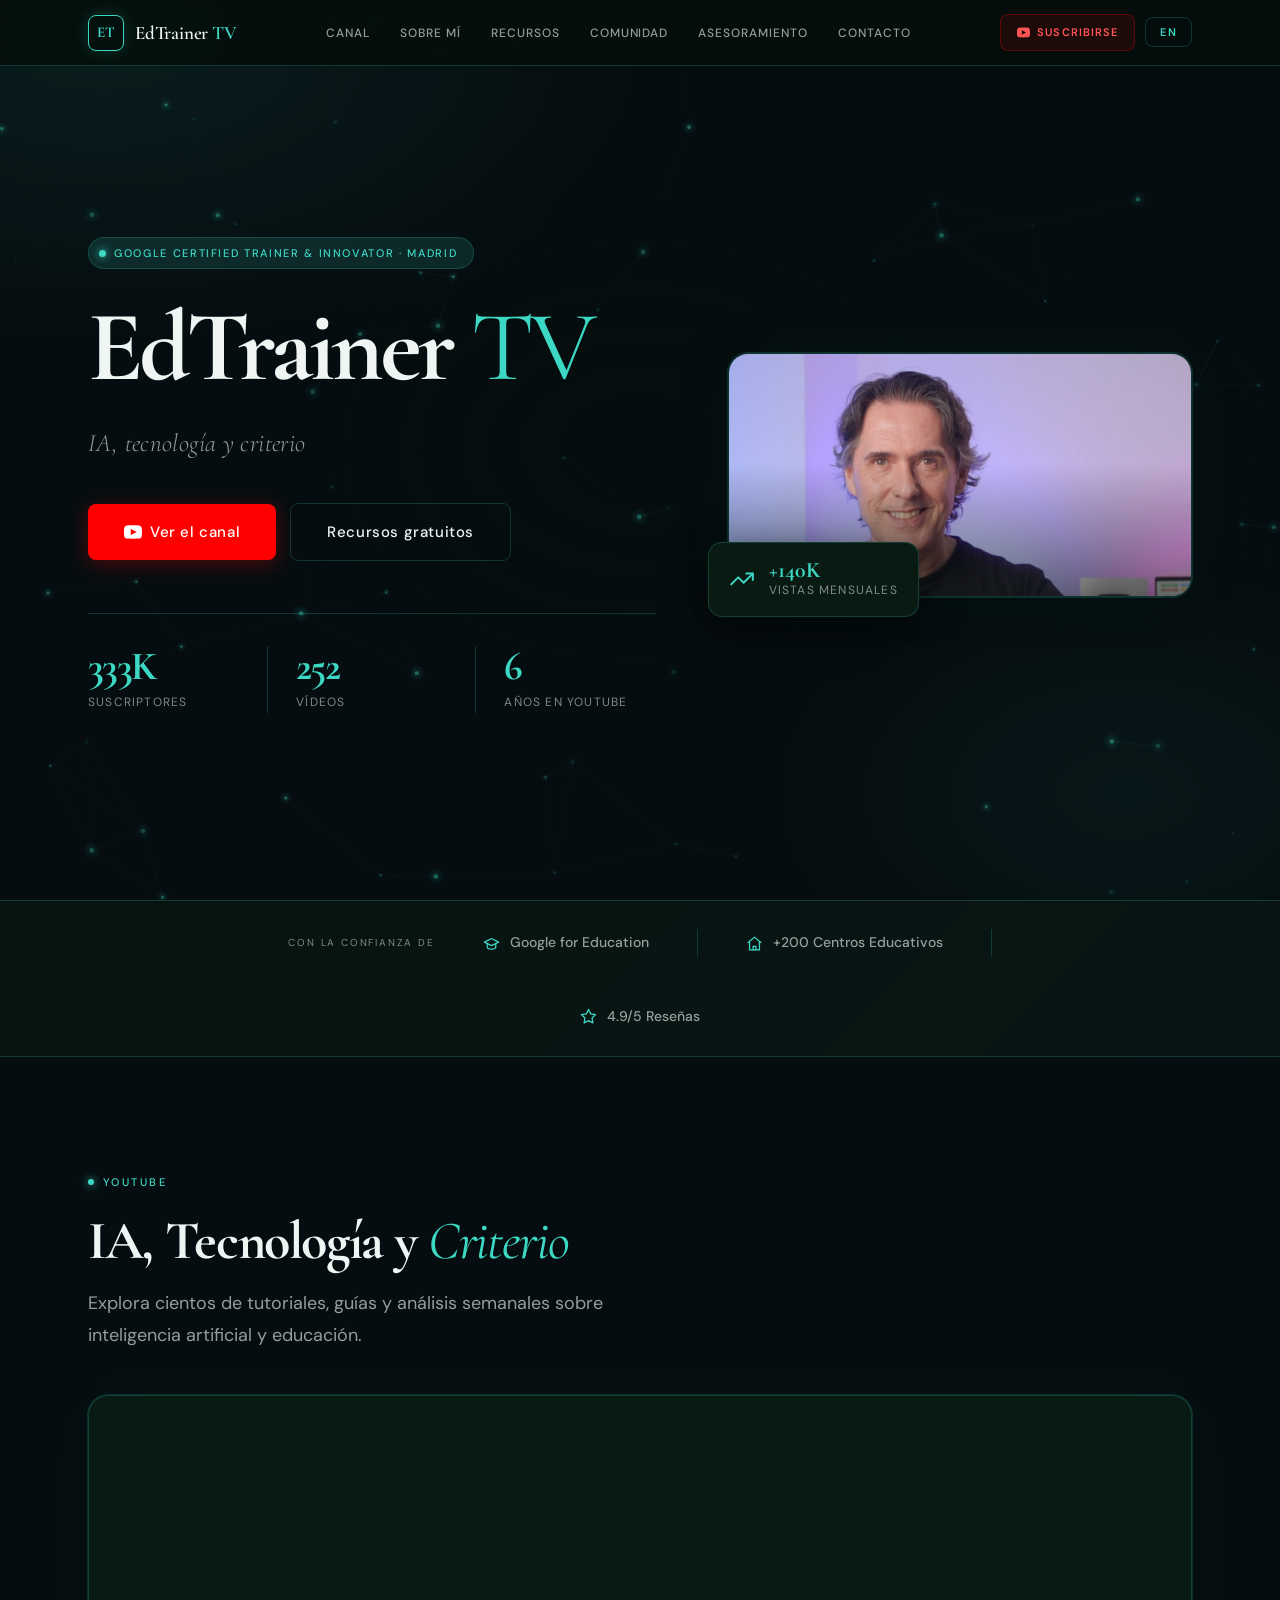
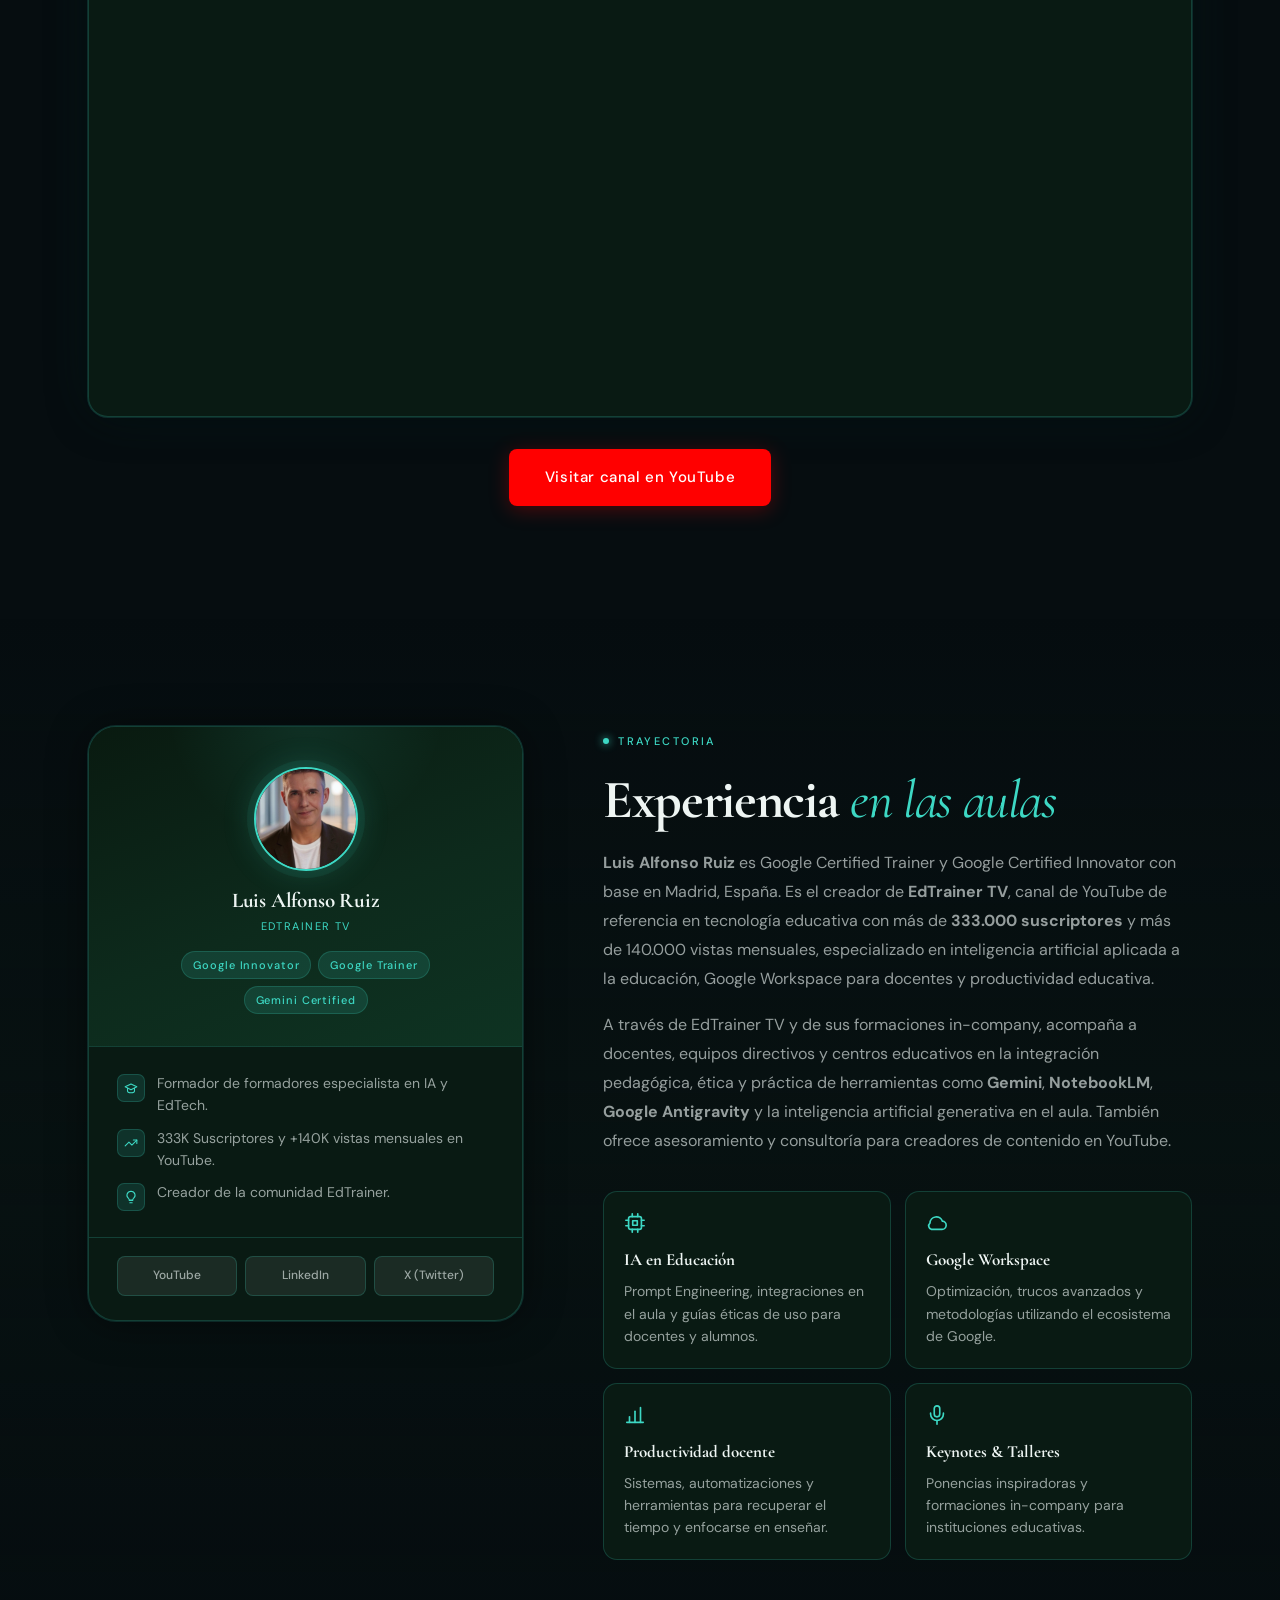
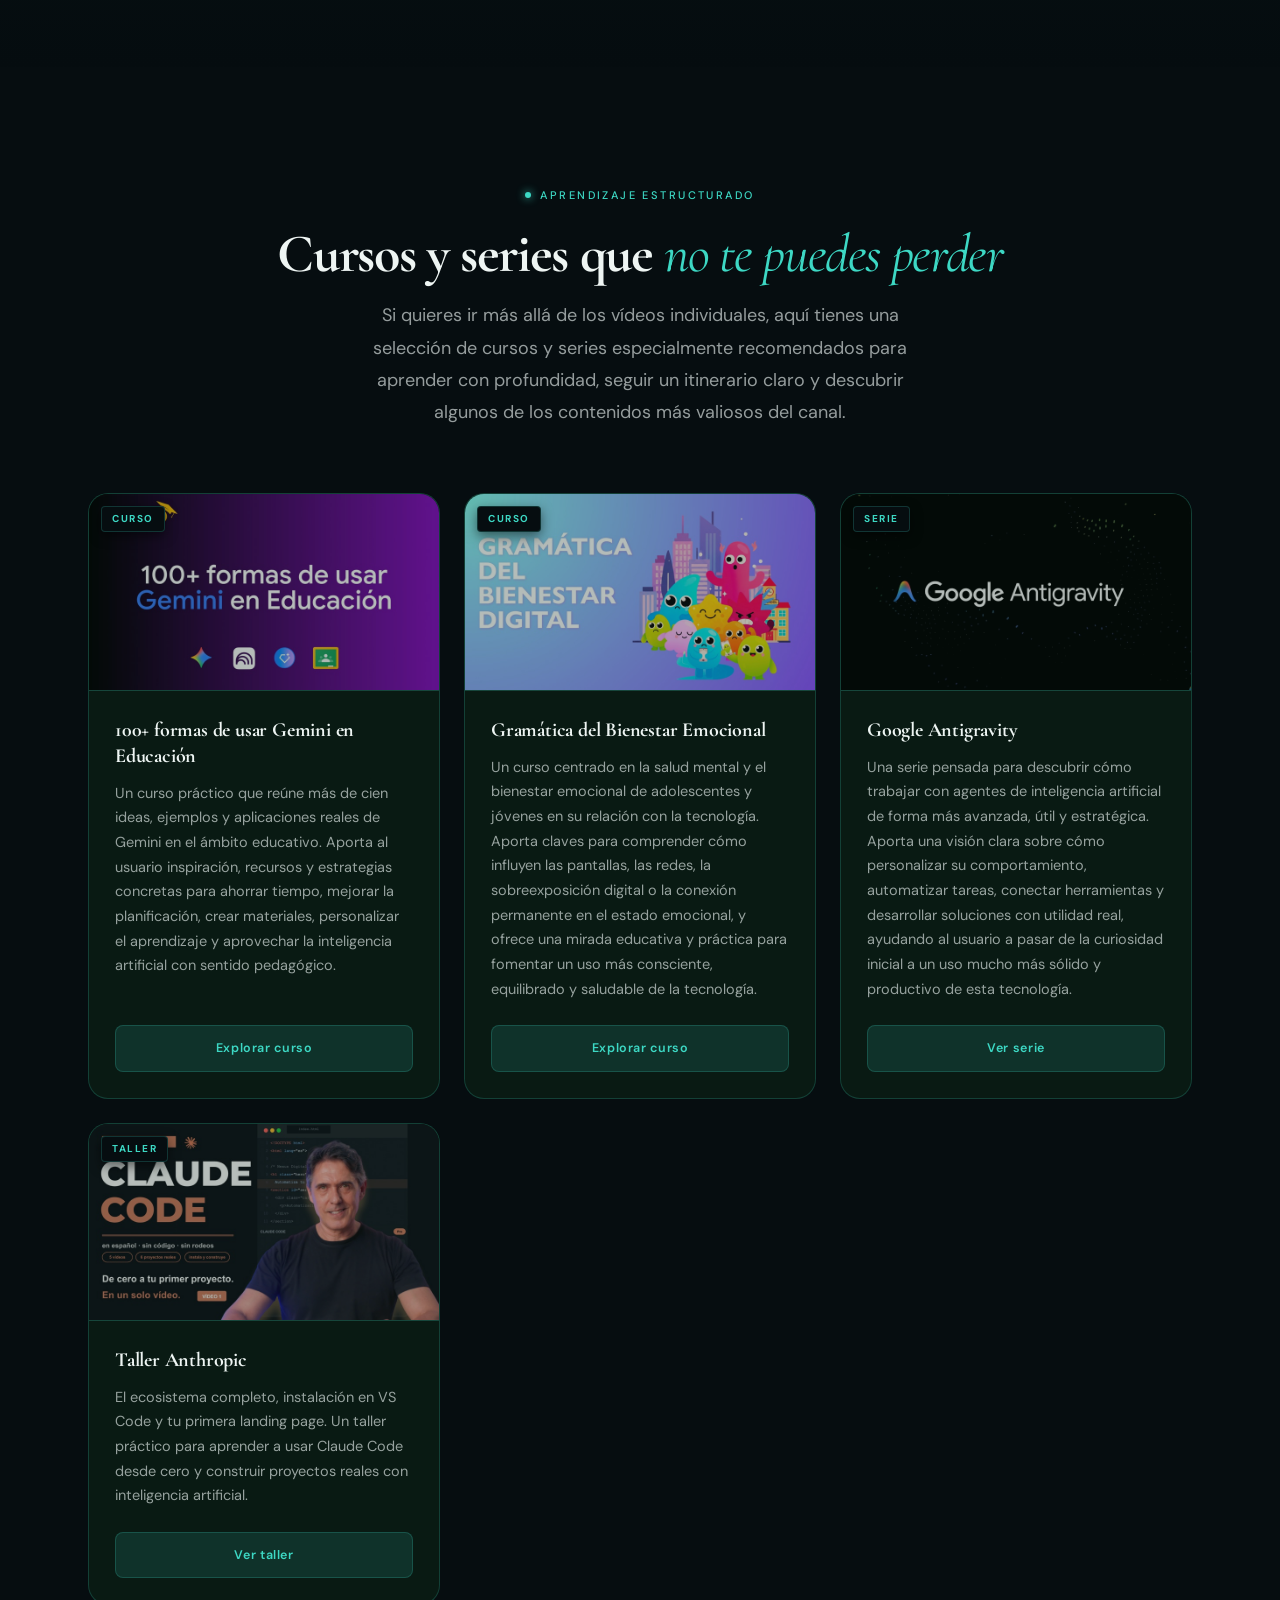
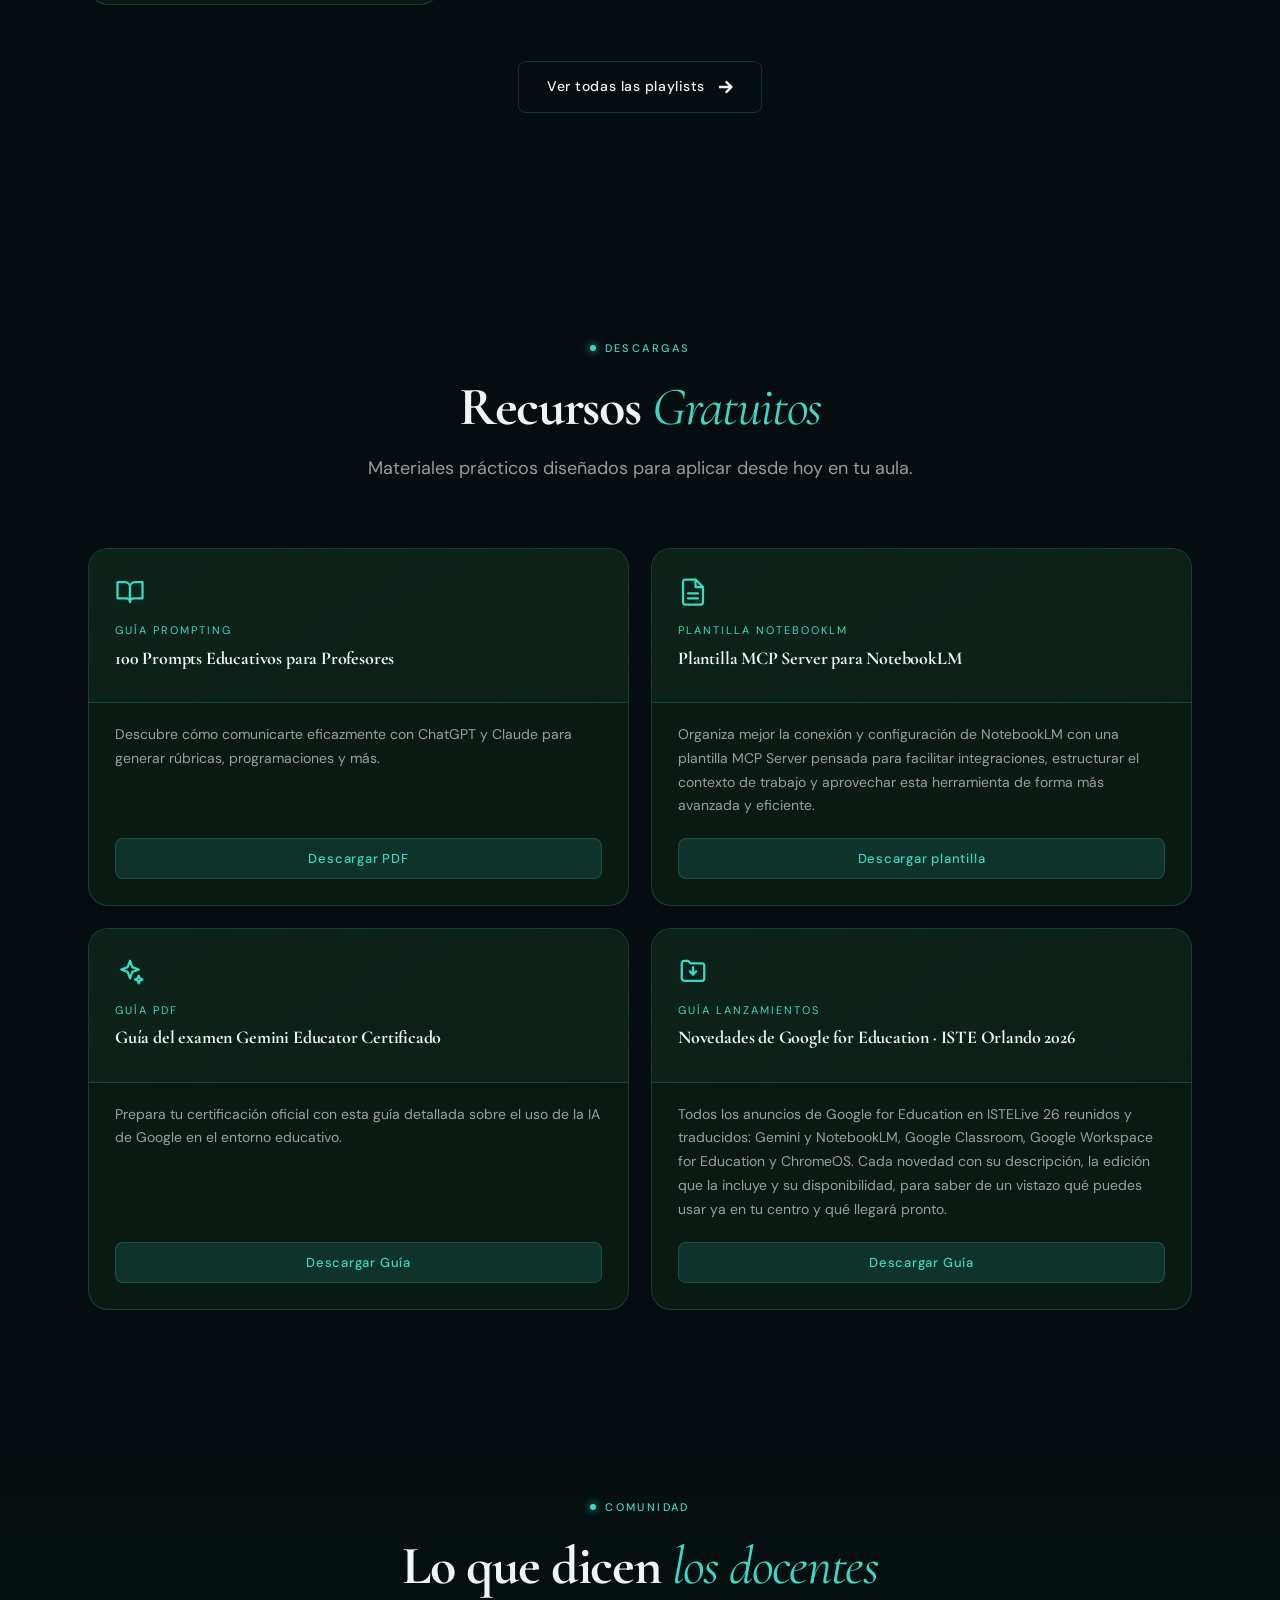
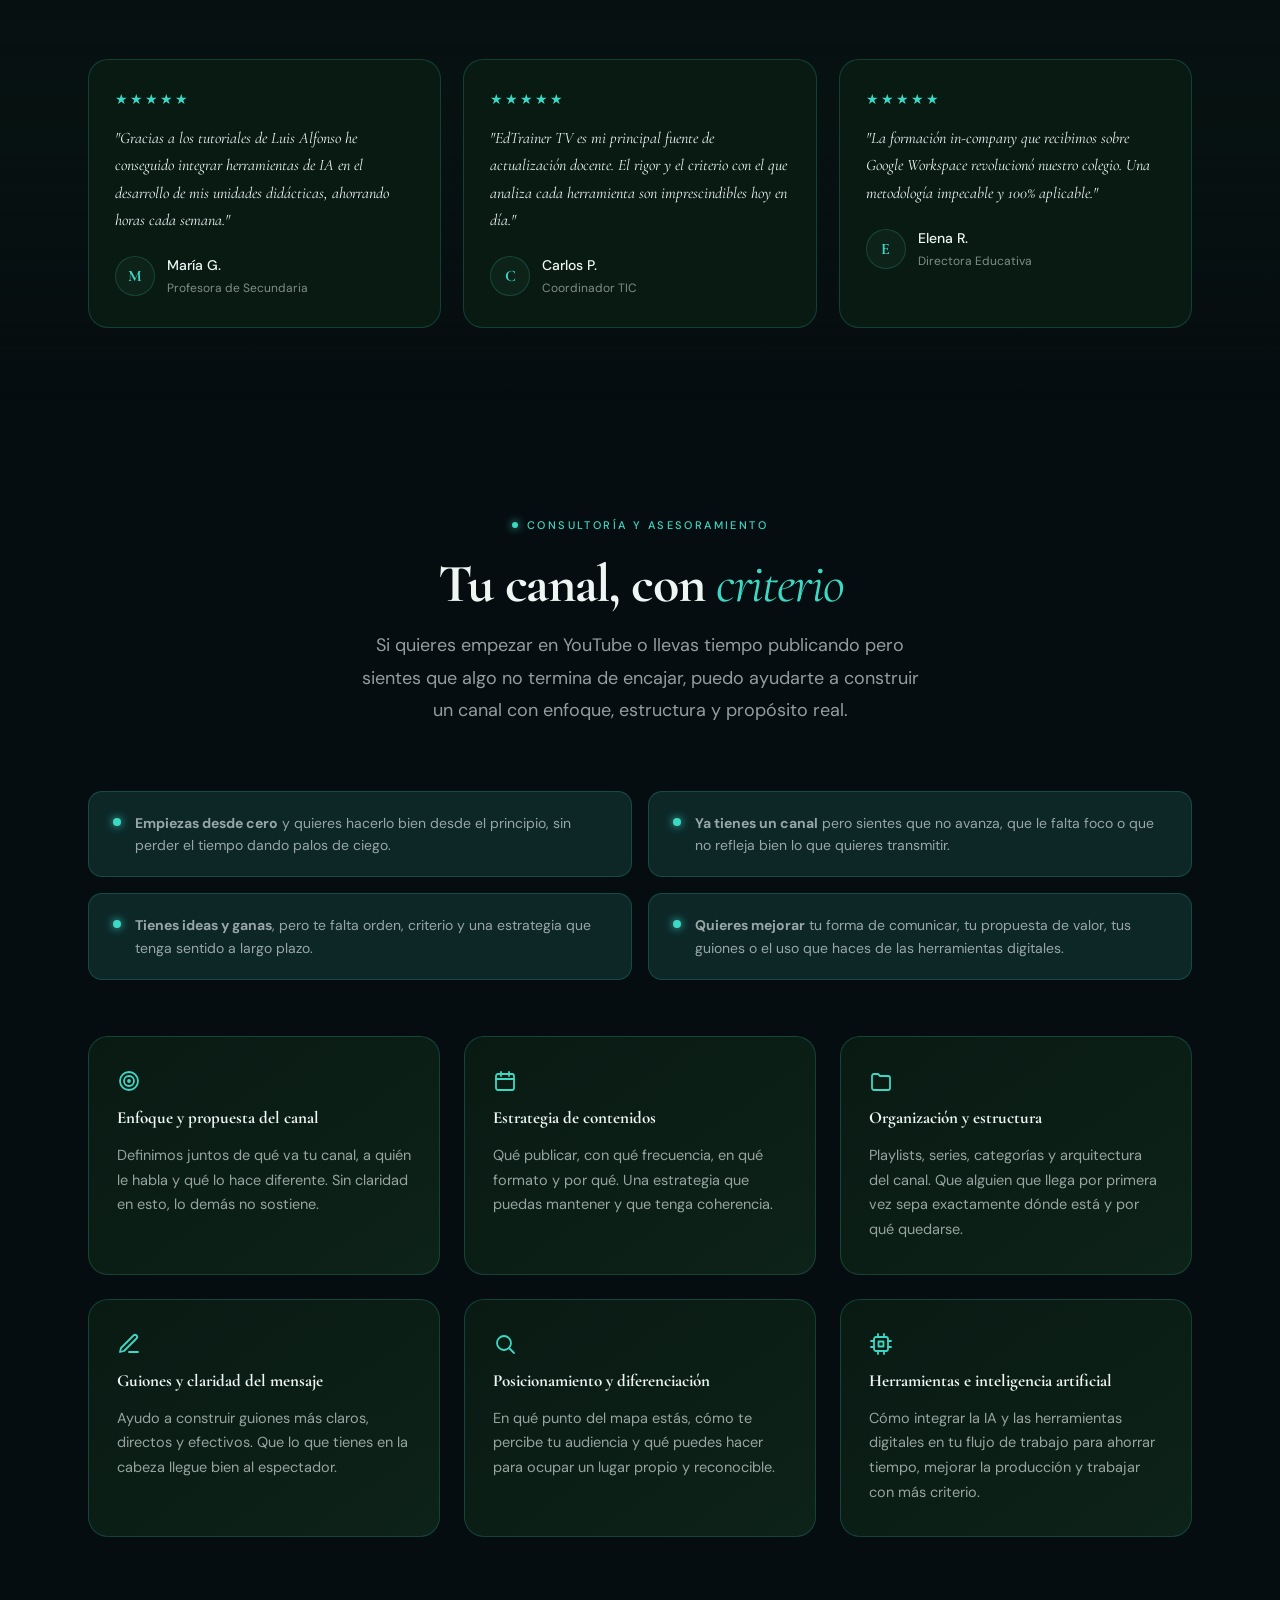
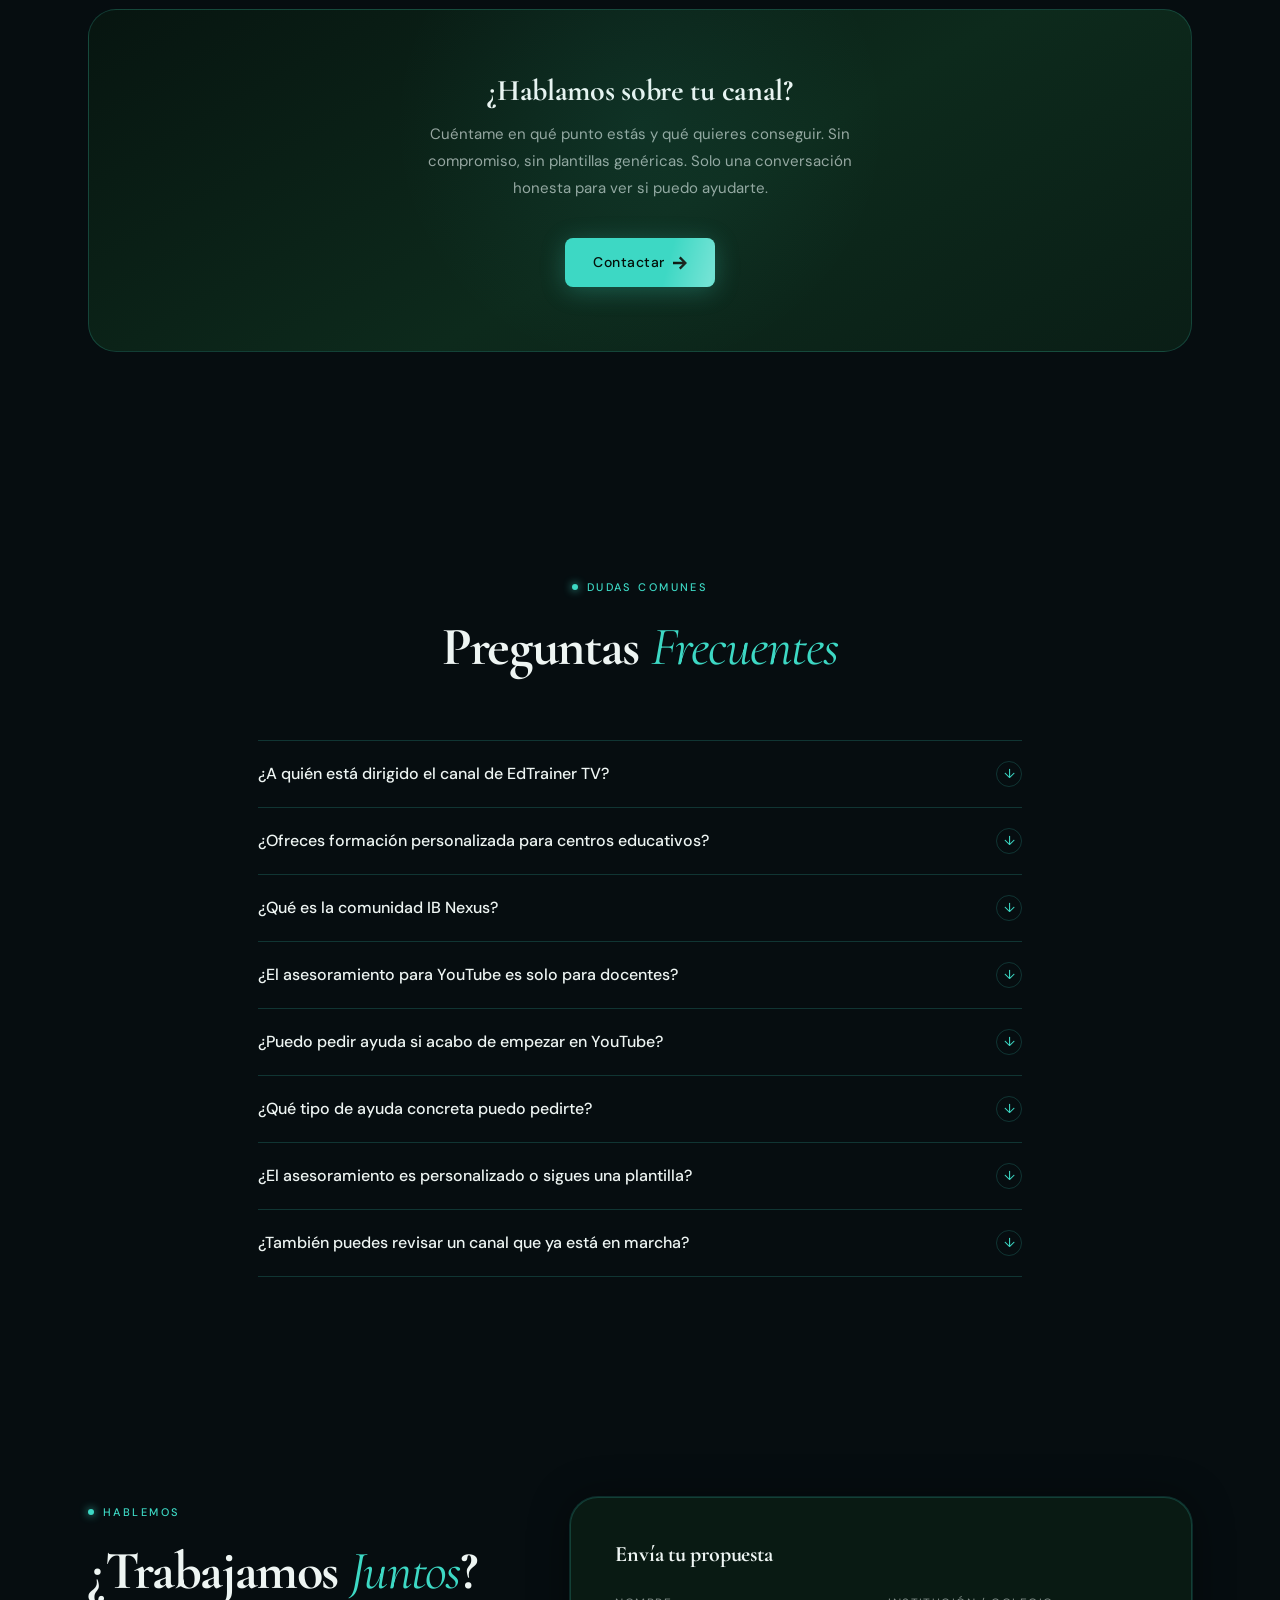
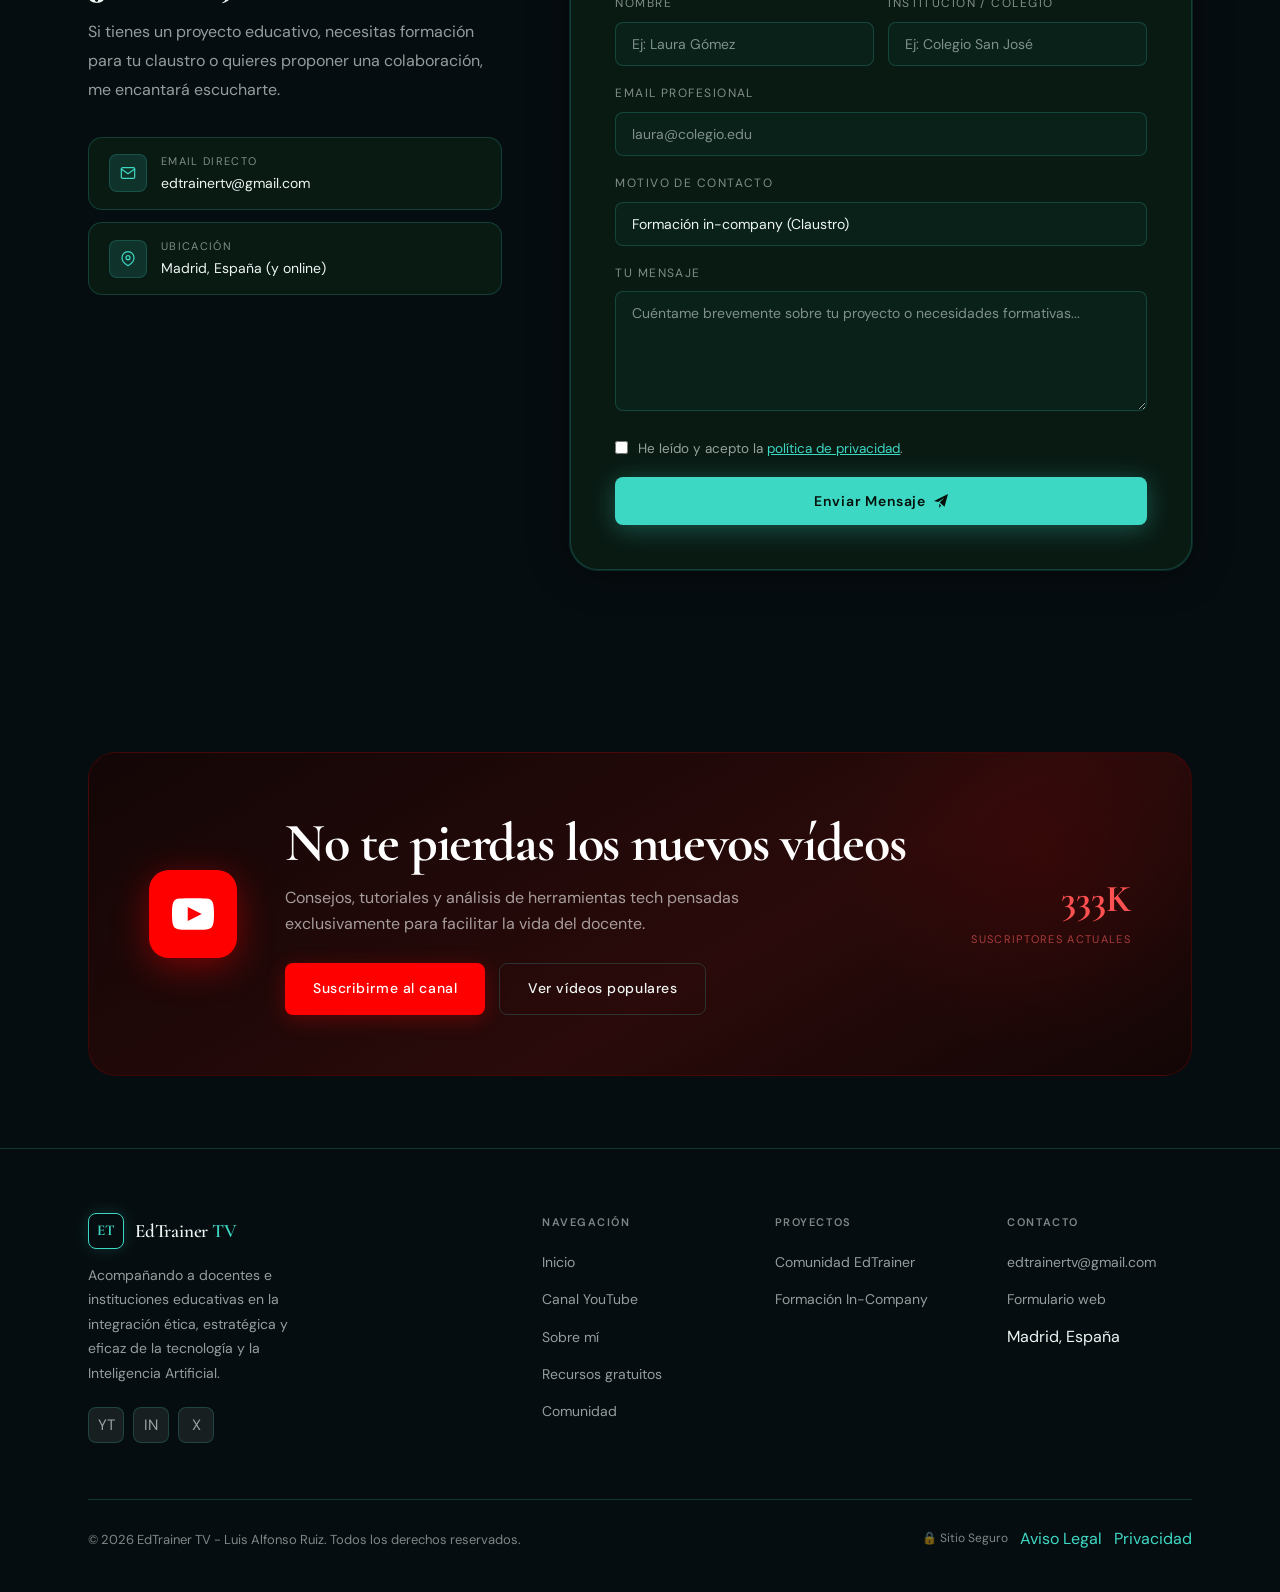
==== commit 2abb4964: "Nueva imagen del hero Sustituye hero-claude-code.jpg por un plano en el plató, recortado a 1200x630 " ====
--- a/index.html
+++ b/index.html
@@ -1240,7 +1240,7 @@
       </div>
       <div class="hero-visual fade-in fade-in--delay-2">
         <div class="hero-banner-wrap">
-          <img src="hero-claude-code.jpg" alt="Luis Alfonso Ruiz, creador de EdTrainer TV, con el botón de plata de YouTube y Claude Code al fondo" class="hero-banner-img" width="1200" height="630" fetchpriority="high">
+          <img src="hero-edtrainer.jpg" alt="Luis Alfonso Ruiz, creador de EdTrainer TV, en su plató de grabación con el botón de plata de YouTube al fondo" class="hero-banner-img" width="1200" height="630" fetchpriority="high">
           <div class="hero-banner-overlay"></div>
         </div>
         <div class="hero-float-card">
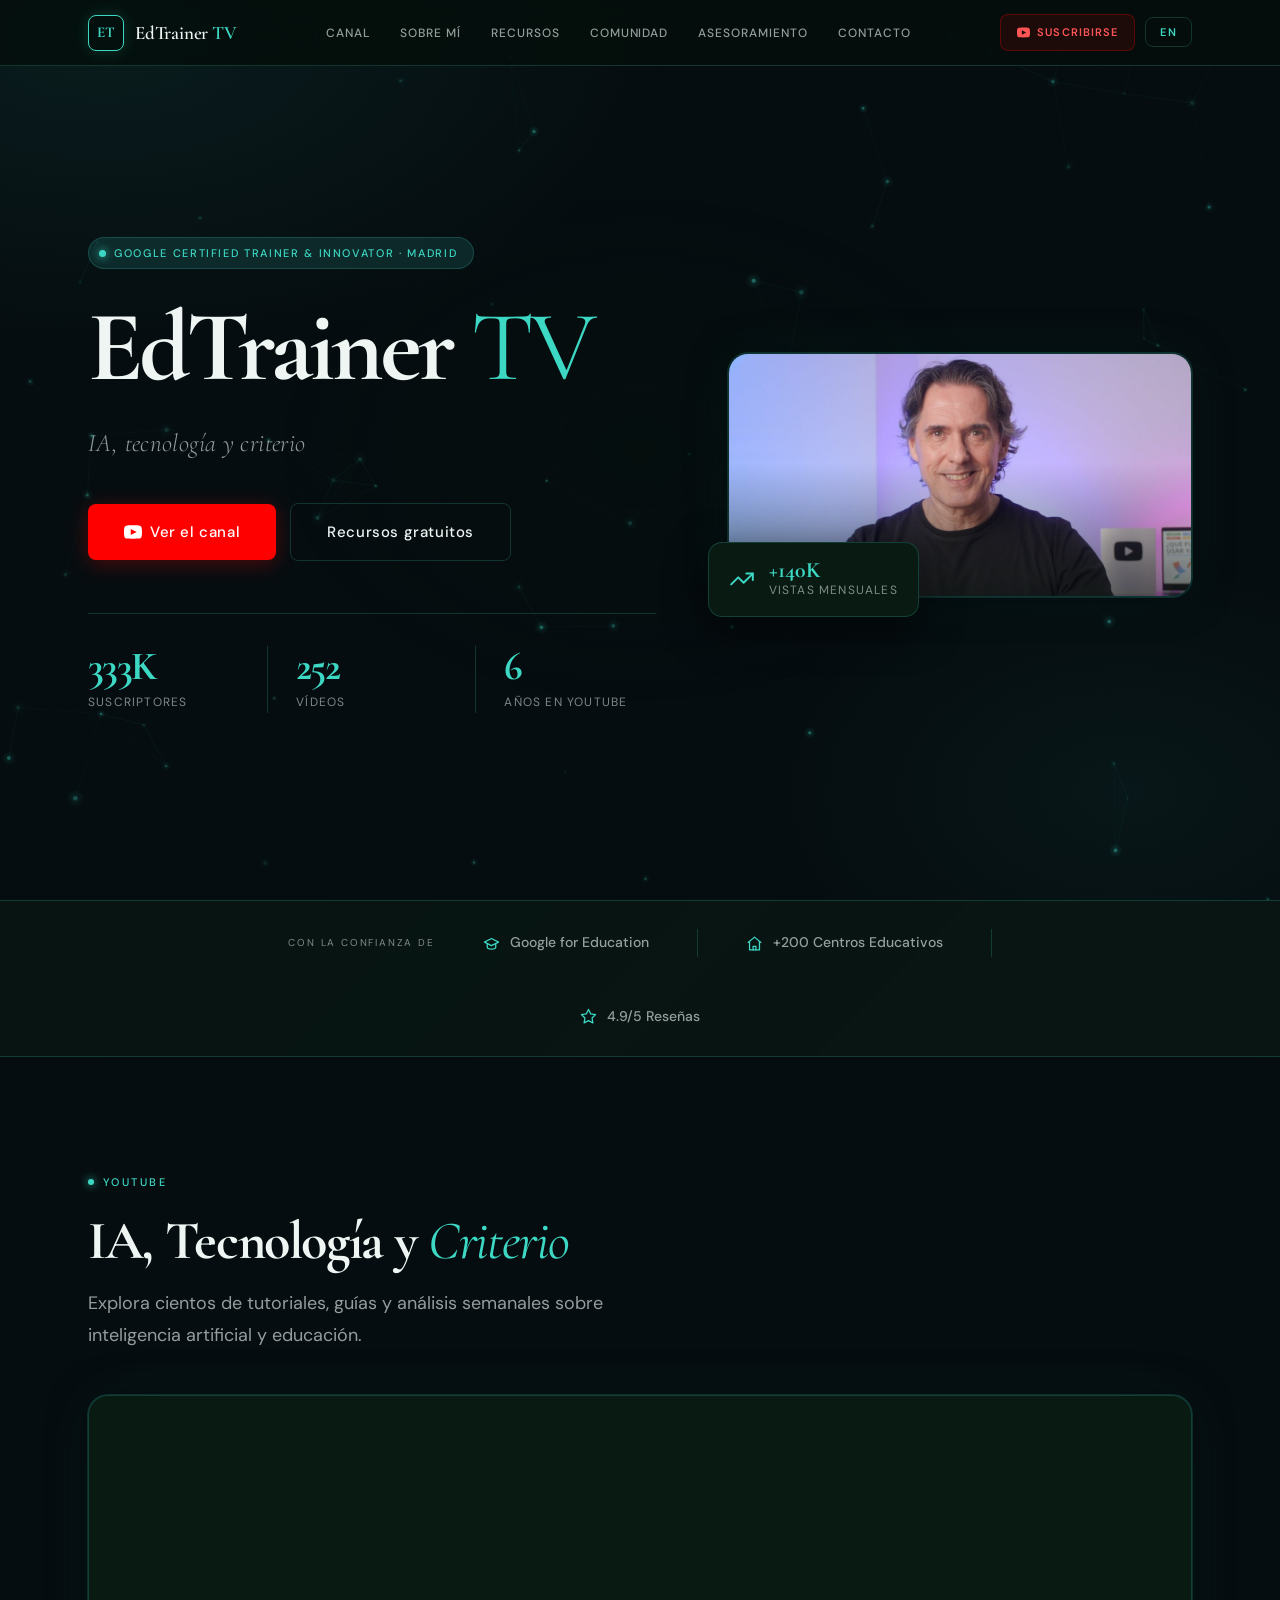
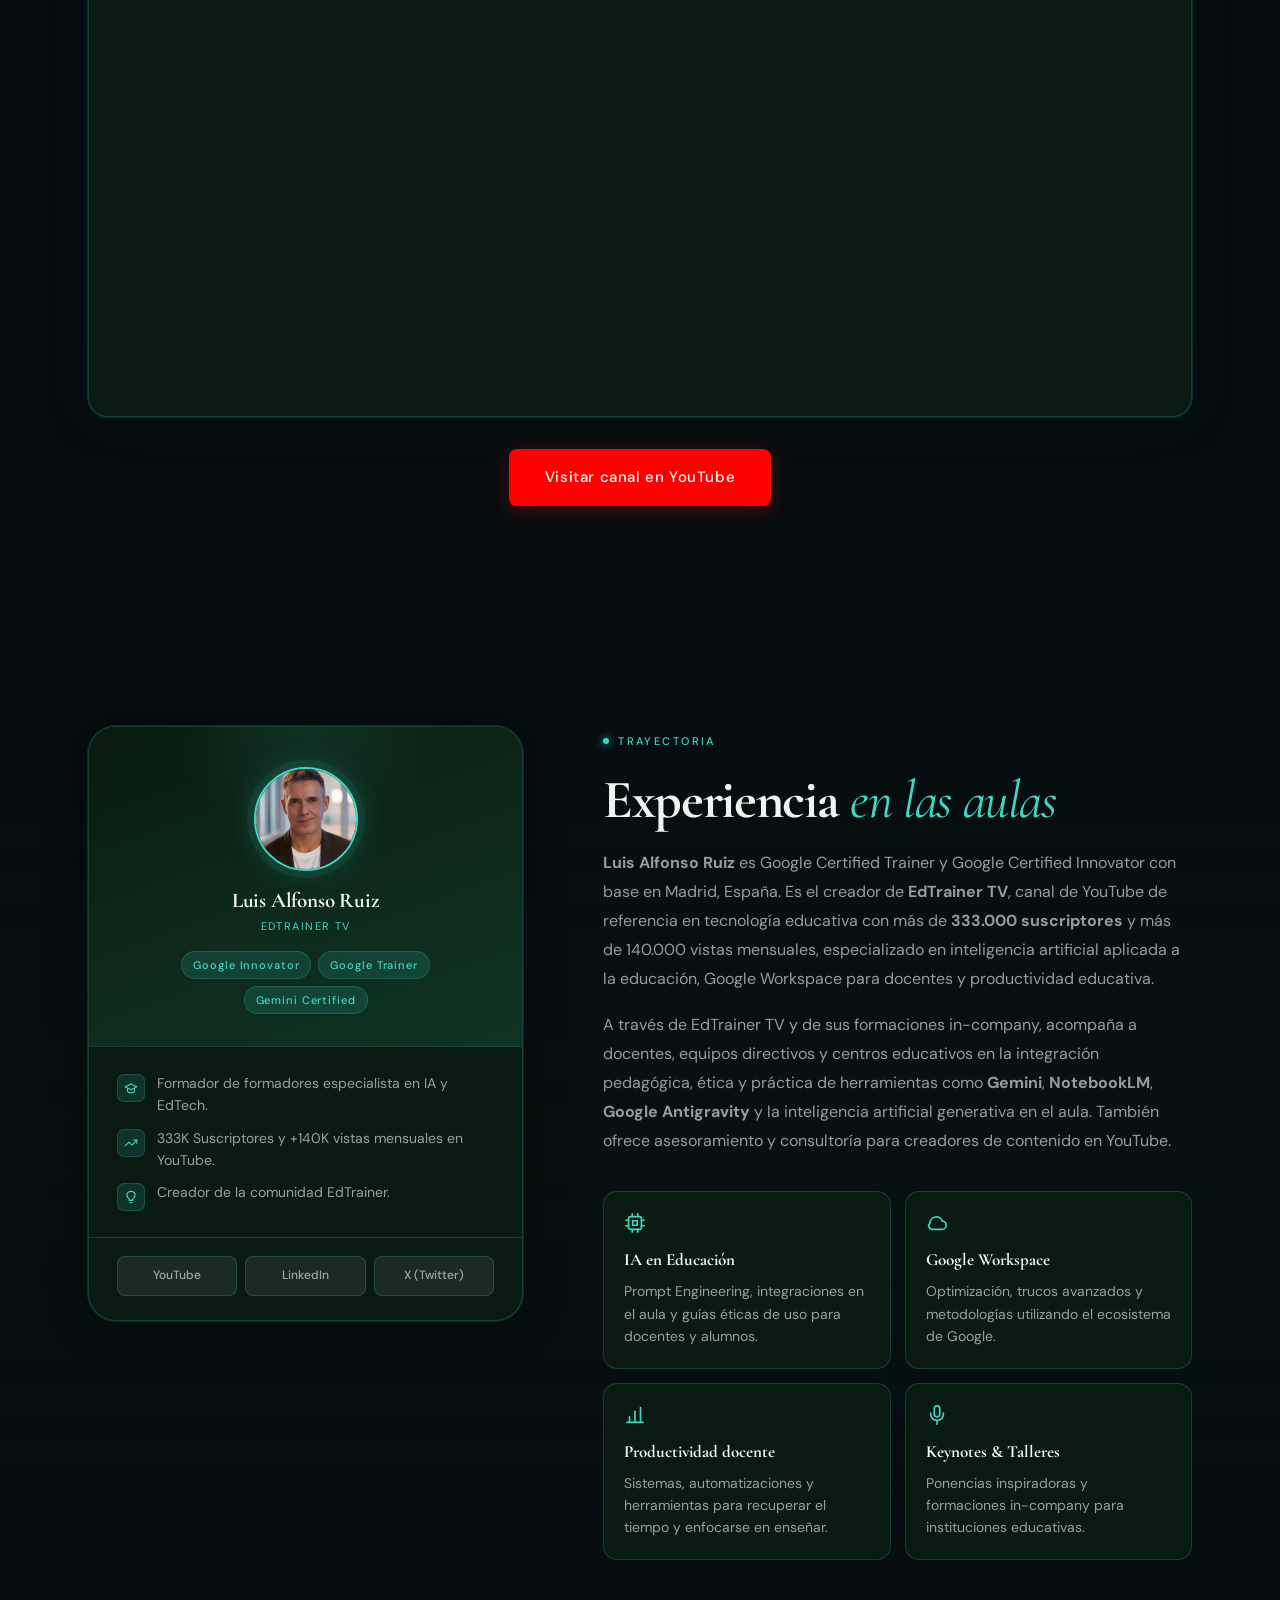
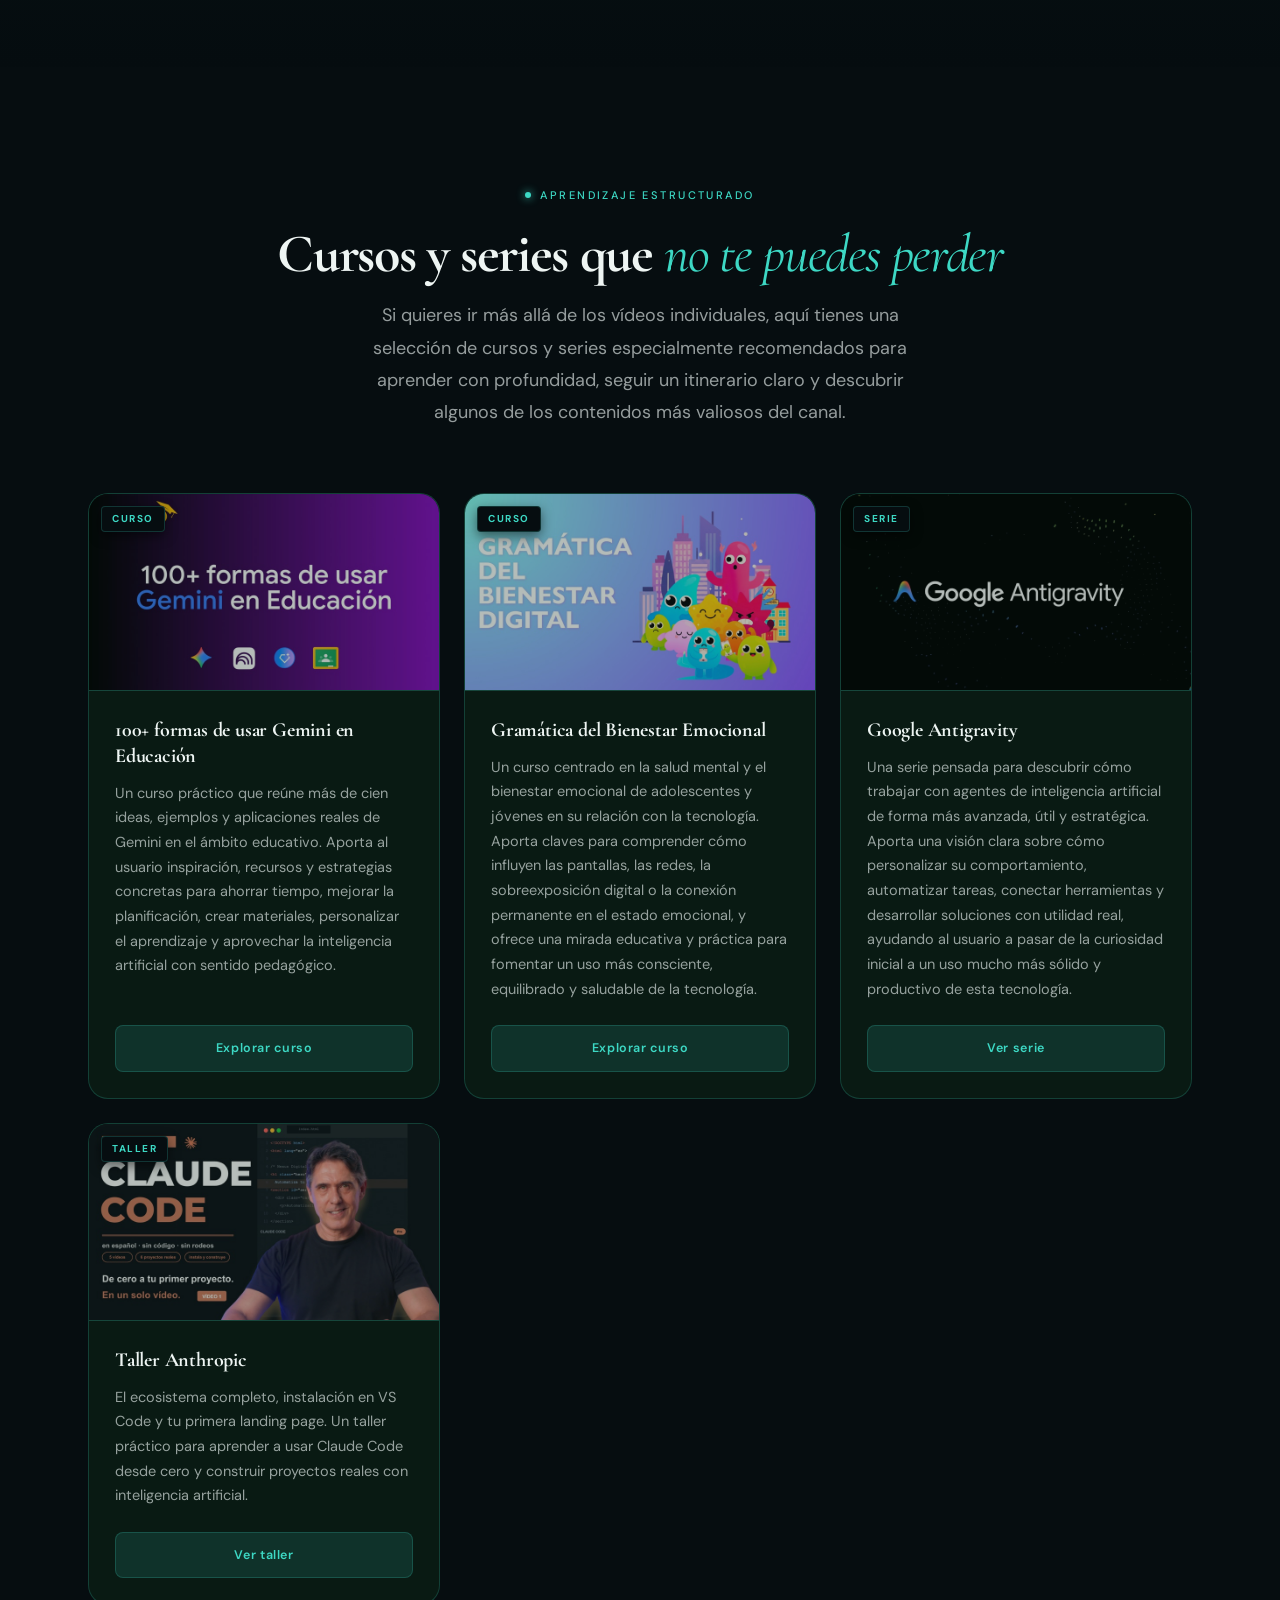
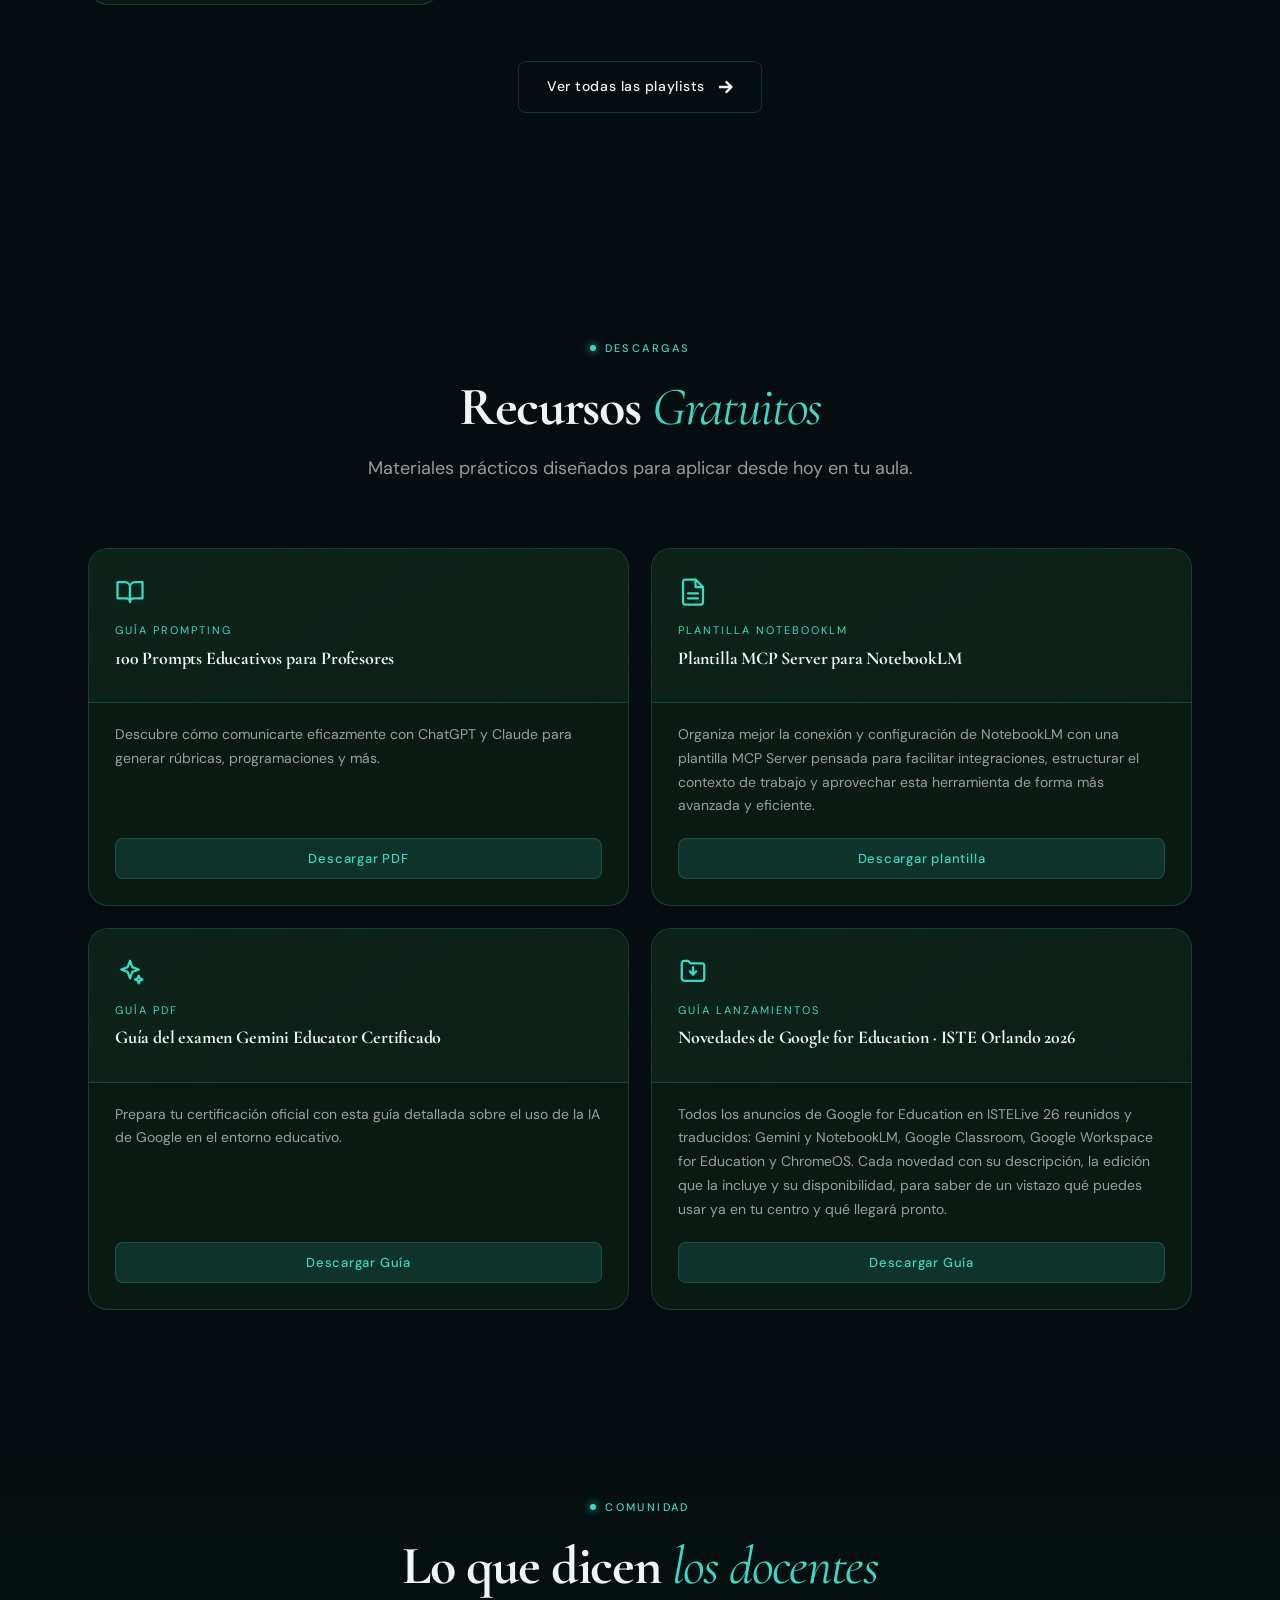
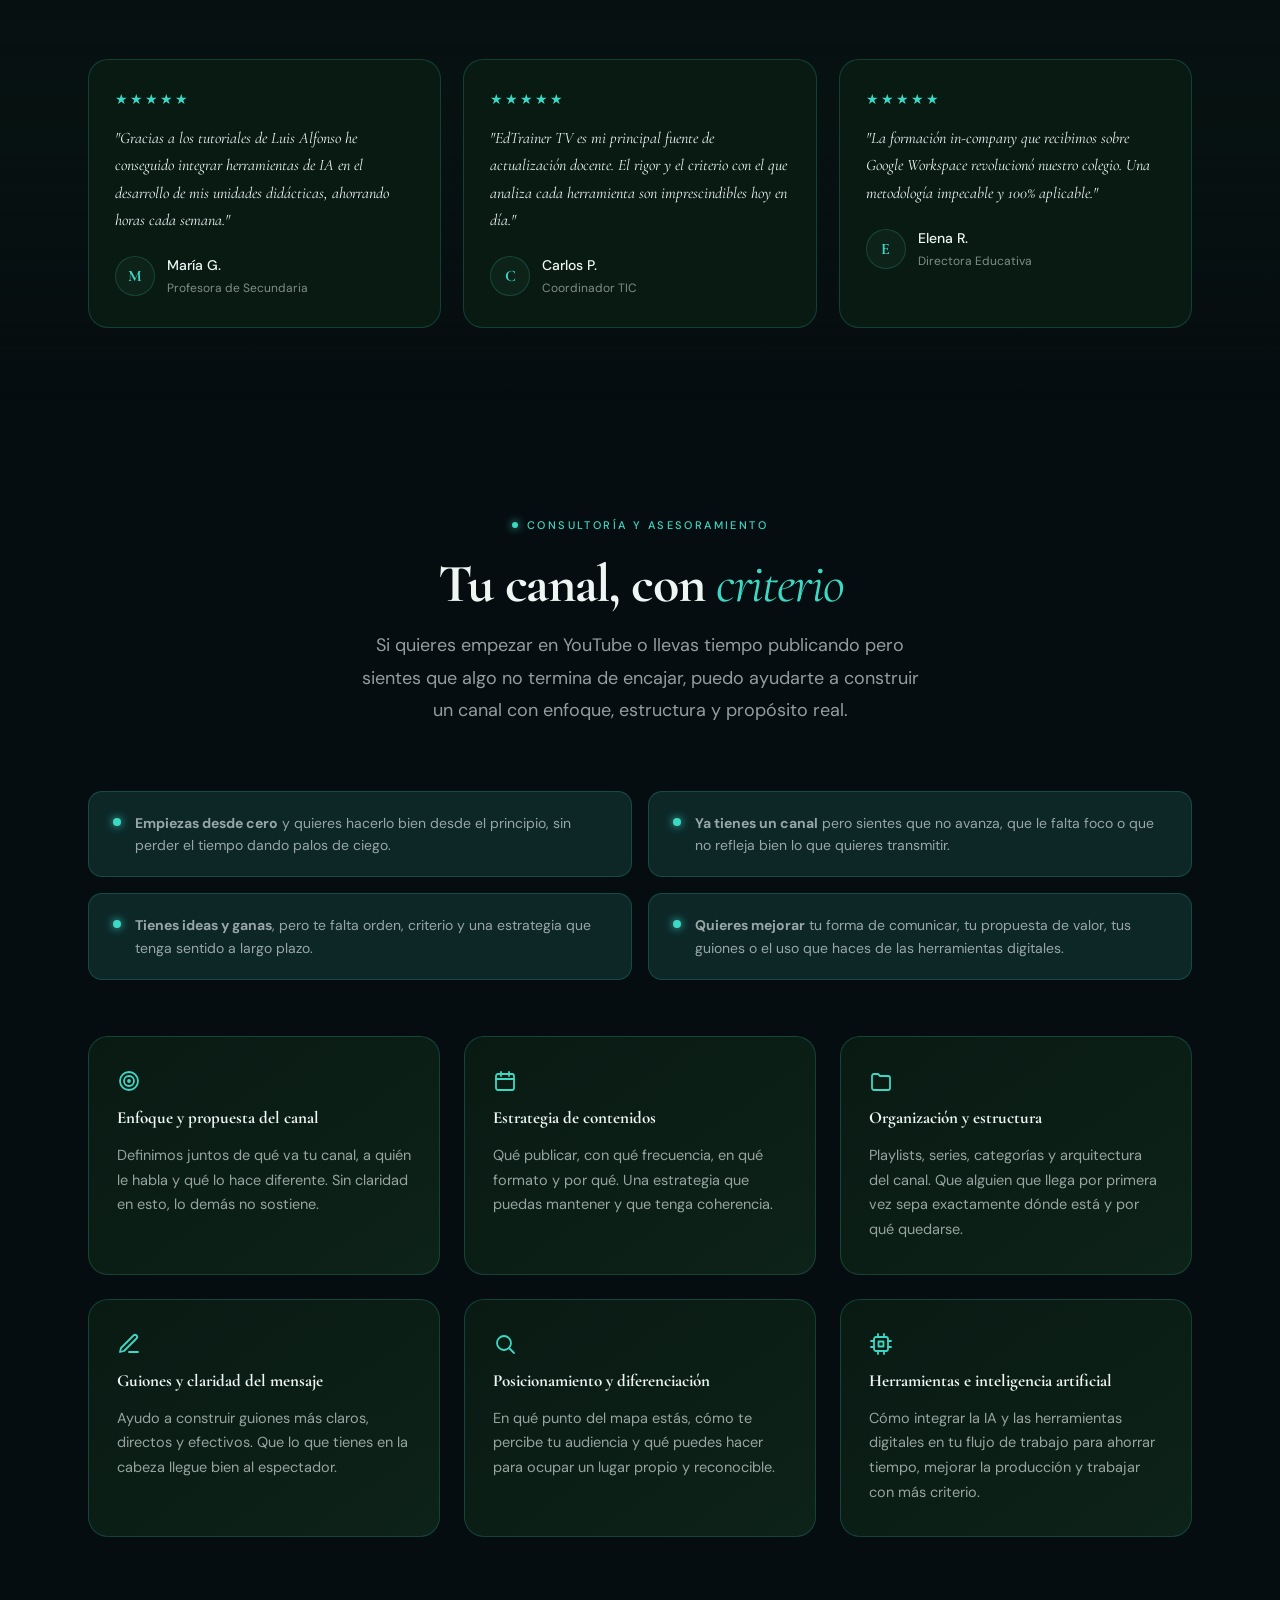
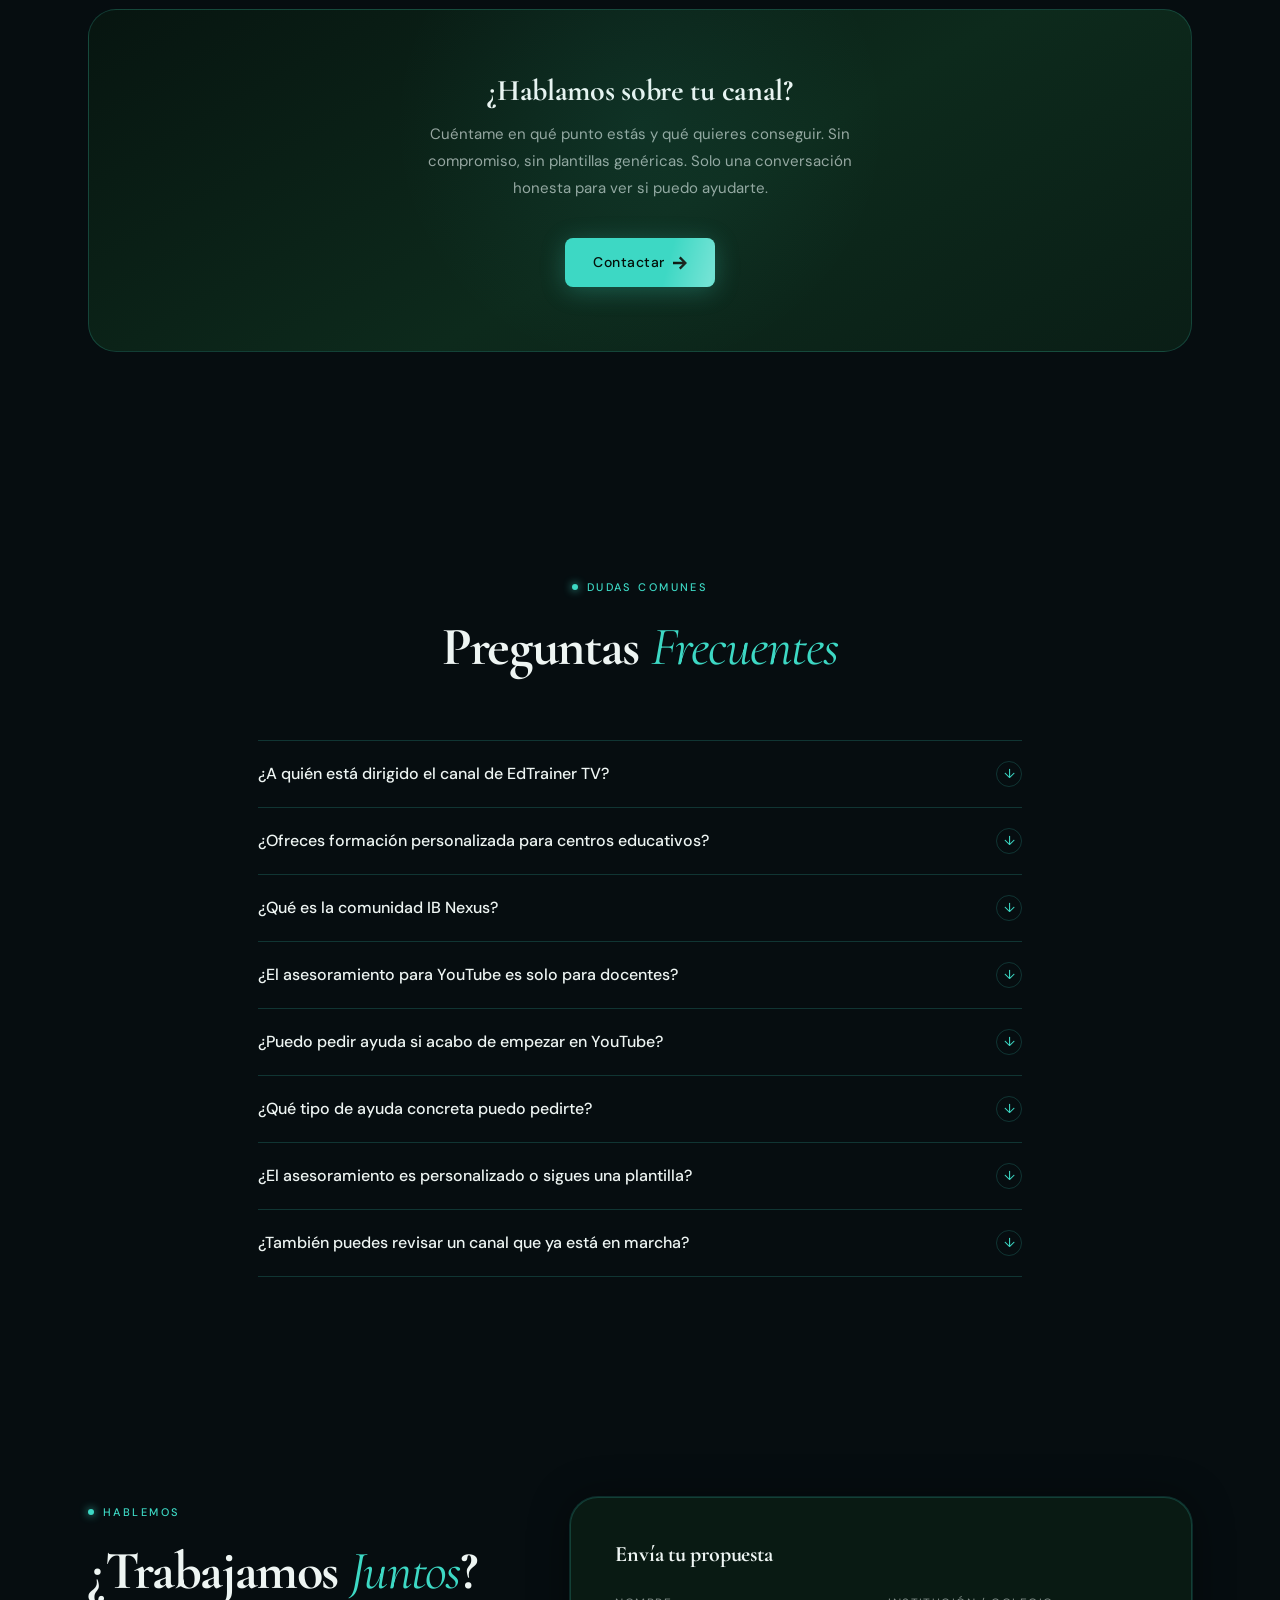
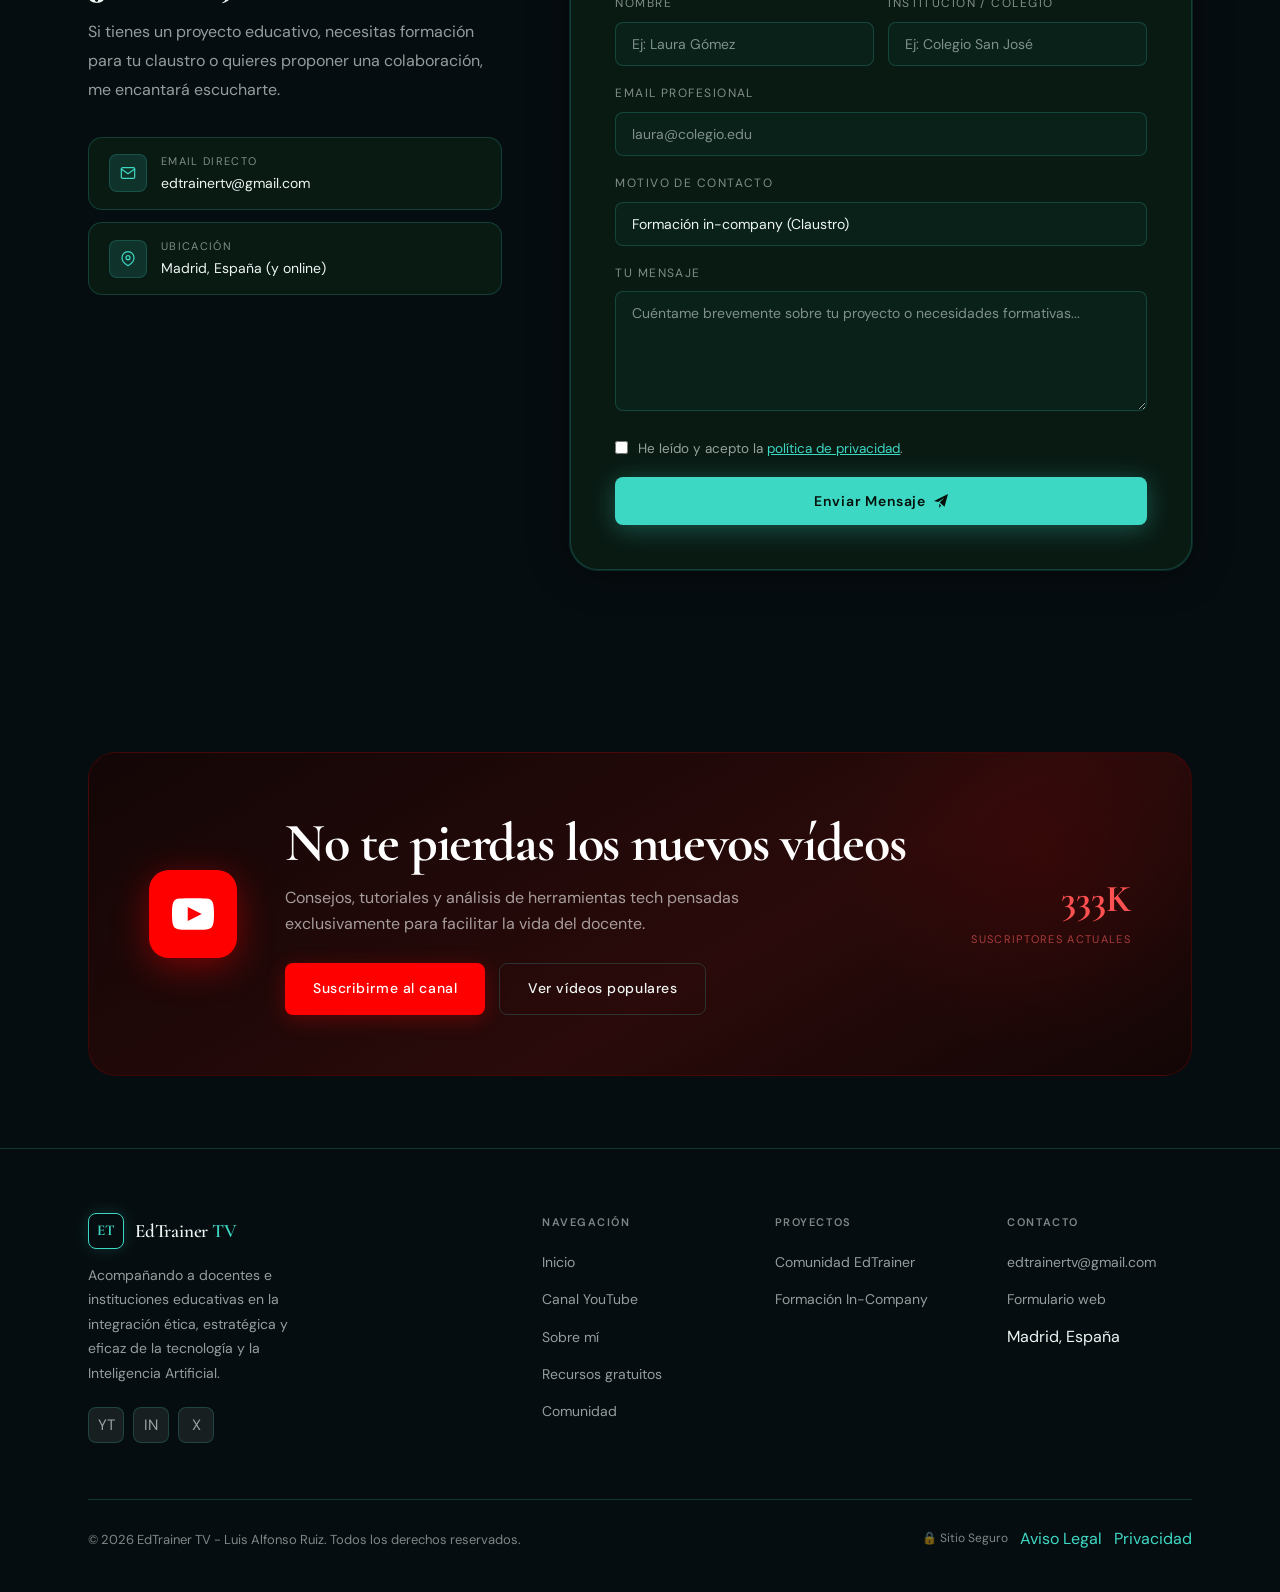
==== commit 8df5248a: "Auditoria: imagen social, descarga resiliente y peso del perfil - og:image/twitter:image pasan a her" ====
--- a/index.html
+++ b/index.html
@@ -4,17 +4,22 @@
 <meta charset="UTF-8">
 <meta name="viewport" content="width=device-width, initial-scale=1.0">
 <meta name="description" content="Luis Alfonso Ruiz, Google Certified Trainer &amp; Innovator. Canal EdTrainer TV con +333.000 suscriptores. Formación en inteligencia artificial educativa, Google Workspace y tecnología para docentes. Madrid, España.">
-<meta name="keywords" content="EdTrainer TV, Luis Alfonso Ruiz, inteligencia artificial educación, formación docentes IA, Google Workspace educación, tecnología educativa, Gemini educación, Google Certified Trainer, formación in-company, YouTube educativo, asesoramiento YouTube, canal educativo">
 <link rel="canonical" href="https://www.edtrainertv.com/">
 <meta name="robots" content="index, follow, max-snippet:-1, max-image-preview:large, max-video-preview:-1">
 <meta property="og:title" content="EdTrainer TV | Luis Alfonso Ruiz — Formación IA y Tecnología Educativa">
-<meta property="og:image" content="https://www.edtrainertv.com/perfil.jpg">
+<meta property="og:image" content="https://www.edtrainertv.com/hero-edtrainer.jpg">
+<meta property="og:image:width" content="1200">
+<meta property="og:image:height" content="630">
+<meta property="og:image:alt" content="Luis Alfonso Ruiz, creador de EdTrainer TV, en su plató de grabación">
 <meta property="og:url" content="https://www.edtrainertv.com">
 <meta property="og:type" content="website">
+<meta property="og:site_name" content="EdTrainer TV">
+<meta property="og:locale" content="es_ES">
 <meta name="twitter:card" content="summary_large_image">
 <meta name="twitter:title" content="EdTrainer TV — IA, tecnología y criterio">
 <meta name="twitter:description" content="+333.000 docentes ya forman parte de la comunidad EdTrainer. Canal de referencia en educación y tecnología.">
-<meta name="twitter:image" content="https://www.edtrainertv.com/perfil.jpg">
+<meta name="twitter:image" content="https://www.edtrainertv.com/hero-edtrainer.jpg">
+<meta name="twitter:image:alt" content="Luis Alfonso Ruiz, creador de EdTrainer TV, en su plató de grabación">
 <meta property="og:description" content="+333.000 docentes ya forman parte de la comunidad EdTrainer. Canal de referencia en educación y tecnología.">
 <title>EdTrainer TV | Luis Alfonso Ruiz — Formación en IA, Google Workspace y Tecnología Educativa</title>
 <link rel="icon" href="data:image/svg+xml,<svg xmlns='http://www.w3.org/2000/svg' viewBox='0 0 100 100'><rect width='100' height='100' rx='16' fill='%23060d10'/><text x='50' y='68' font-size='58' text-anchor='middle' font-family='Georgia,serif' fill='%233dd8c4'>ET</text></svg>">
@@ -1307,7 +1312,7 @@
         <div class="autor-card">
           <div class="autor-card-top">
             <div class="autor-photo">
-              <img src="./perfil.jpg" alt="Luis Alfonso Ruiz" class="profile-img" loading="lazy" decoding="async" width="600" height="750">
+              <img src="./perfil.jpg" alt="Luis Alfonso Ruiz" class="profile-img" loading="lazy" decoding="async" width="400" height="400">
             </div>
             <h3 class="autor-name">Luis Alfonso Ruiz</h3>
             <div class="autor-role">EdTrainer TV</div>
@@ -2449,25 +2454,22 @@
       const load = document.getElementById('dl-btn-loading');
       const err = document.getElementById('dl-modal-err');
       submitBtn.disabled = true; txt.style.display = 'none'; load.style.display = 'inline'; err.style.display = 'none';
+      const file = pendingFile;
       try {
         const data = new FormData();
         data.append('email', form.querySelector('input[type=email]').value);
         data.append('recurso', pendingName);
         data.append('tipo', 'Descarga de recurso (suscripción)');
         data.append('_subject', 'Nueva descarga + suscripción: ' + pendingName);
-        const r = await fetch('https://formspree.io/f/xnjoooqj', {
+        await fetch('https://formspree.io/f/xnjoooqj', {
           method: 'POST', body: data, headers: { 'Accept': 'application/json' }
         });
-        if (r.ok) {
-          triggerDownload(pendingFile);
-          closeModal();
-        } else {
-          err.style.display = 'block';
-        }
       } catch(e2) {
-        err.style.display = 'block';
+        // El registro del email puede fallar (cuota, red, bloqueo): la descarga se entrega igual.
       } finally {
         submitBtn.disabled = false; txt.style.display = 'inline'; load.style.display = 'none';
+        triggerDownload(file);
+        closeModal();
       }
     });
   })();
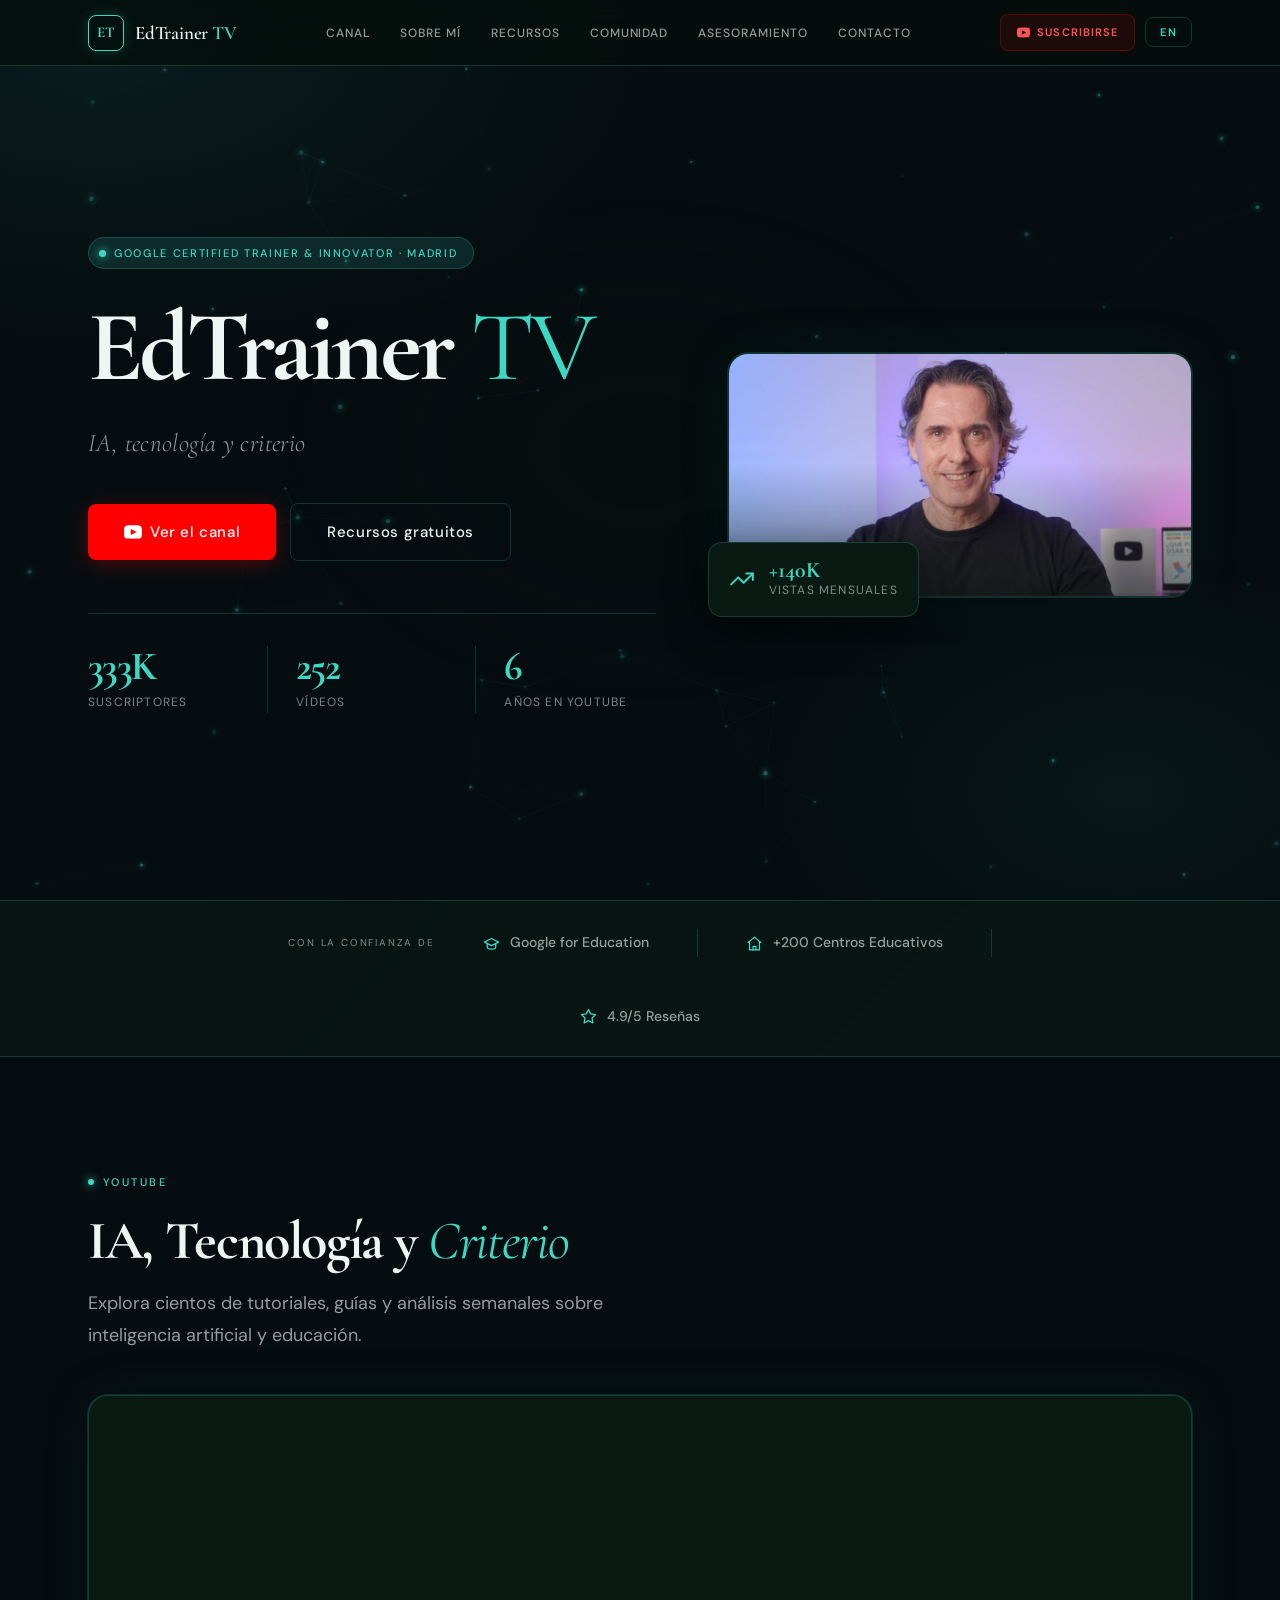
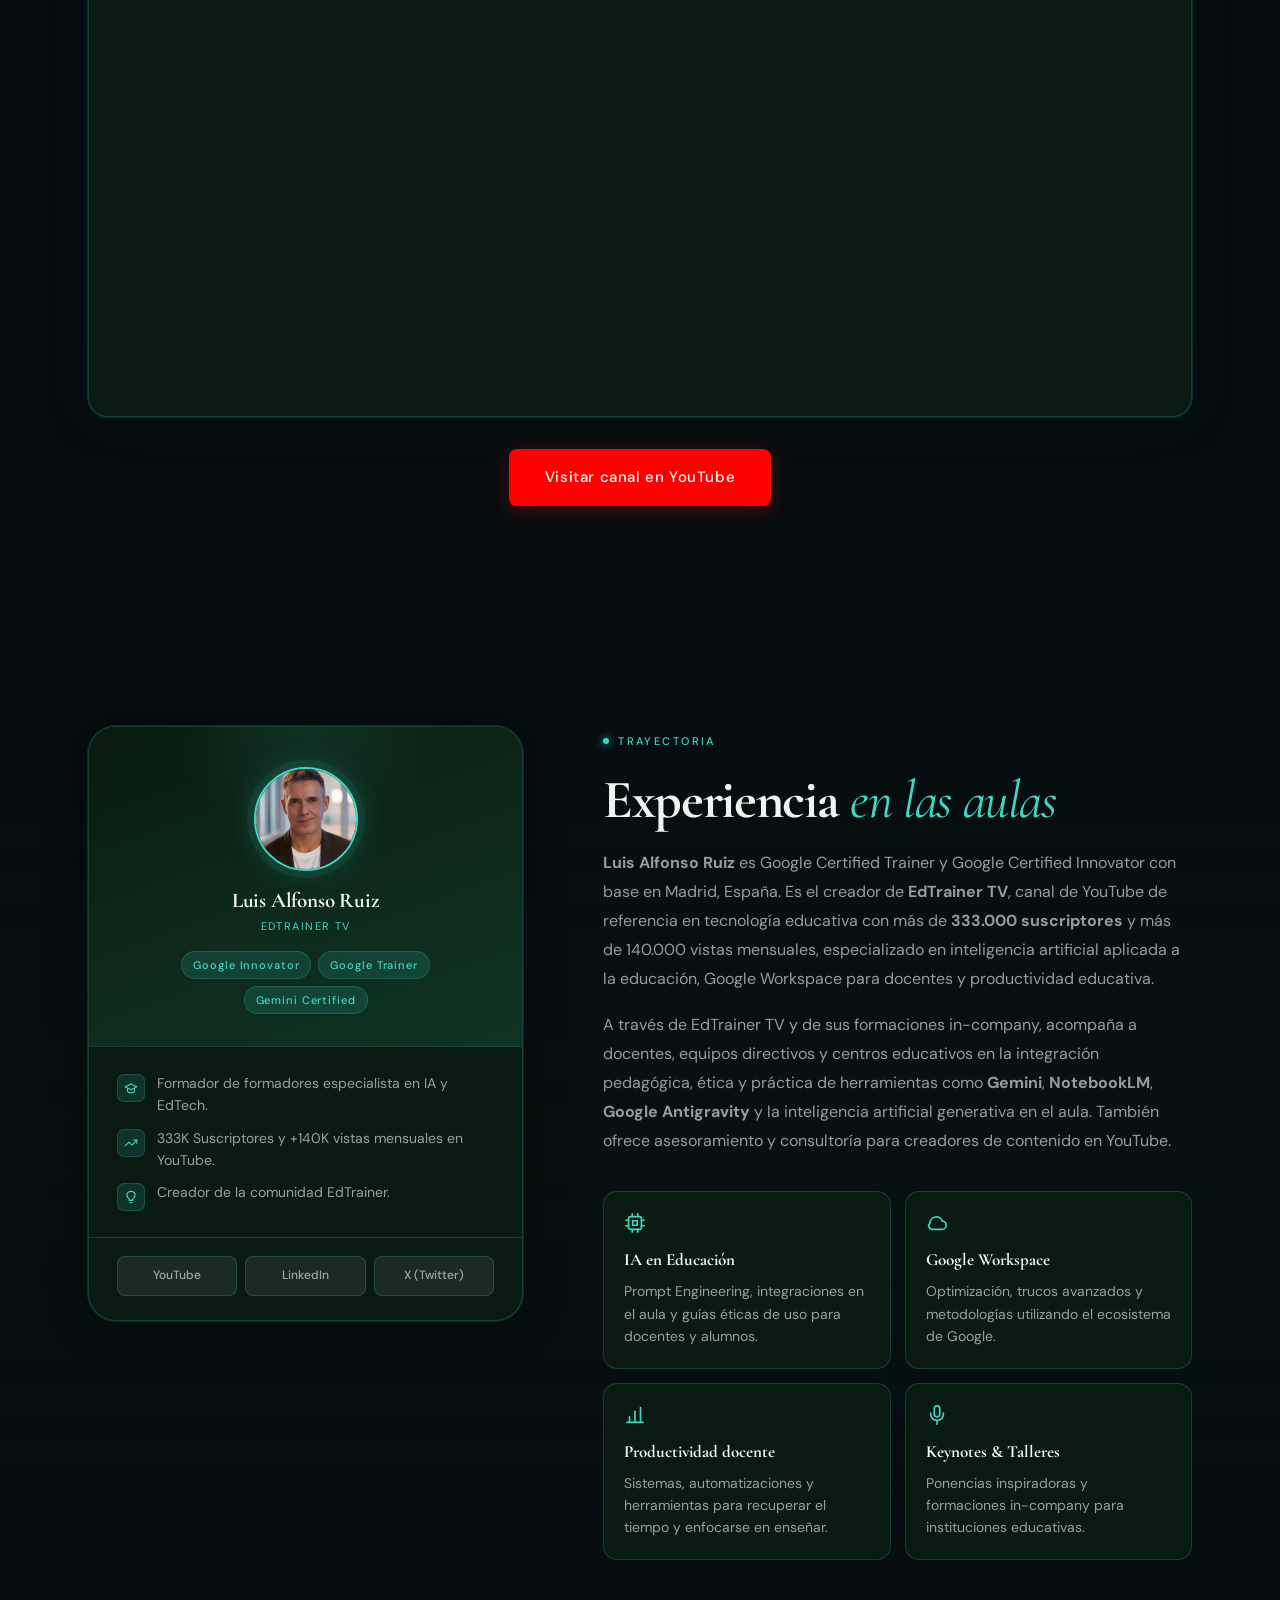
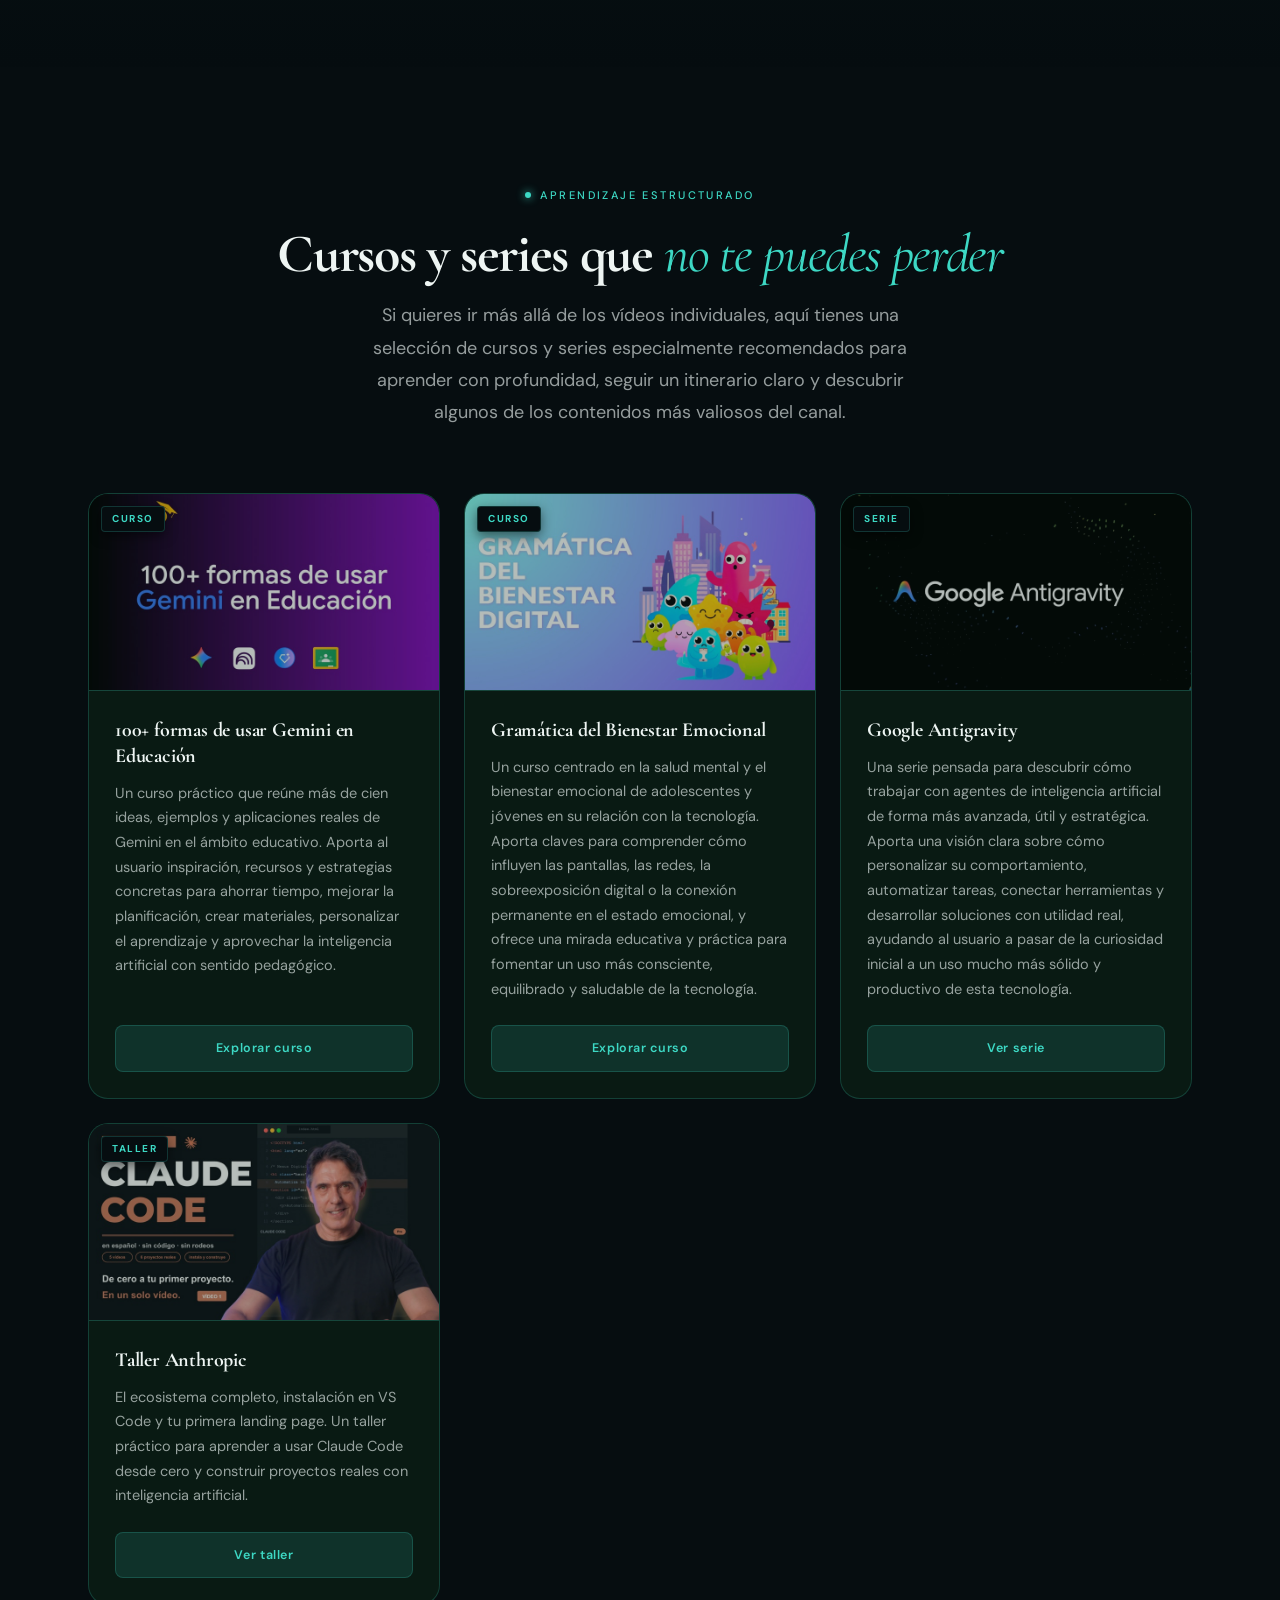
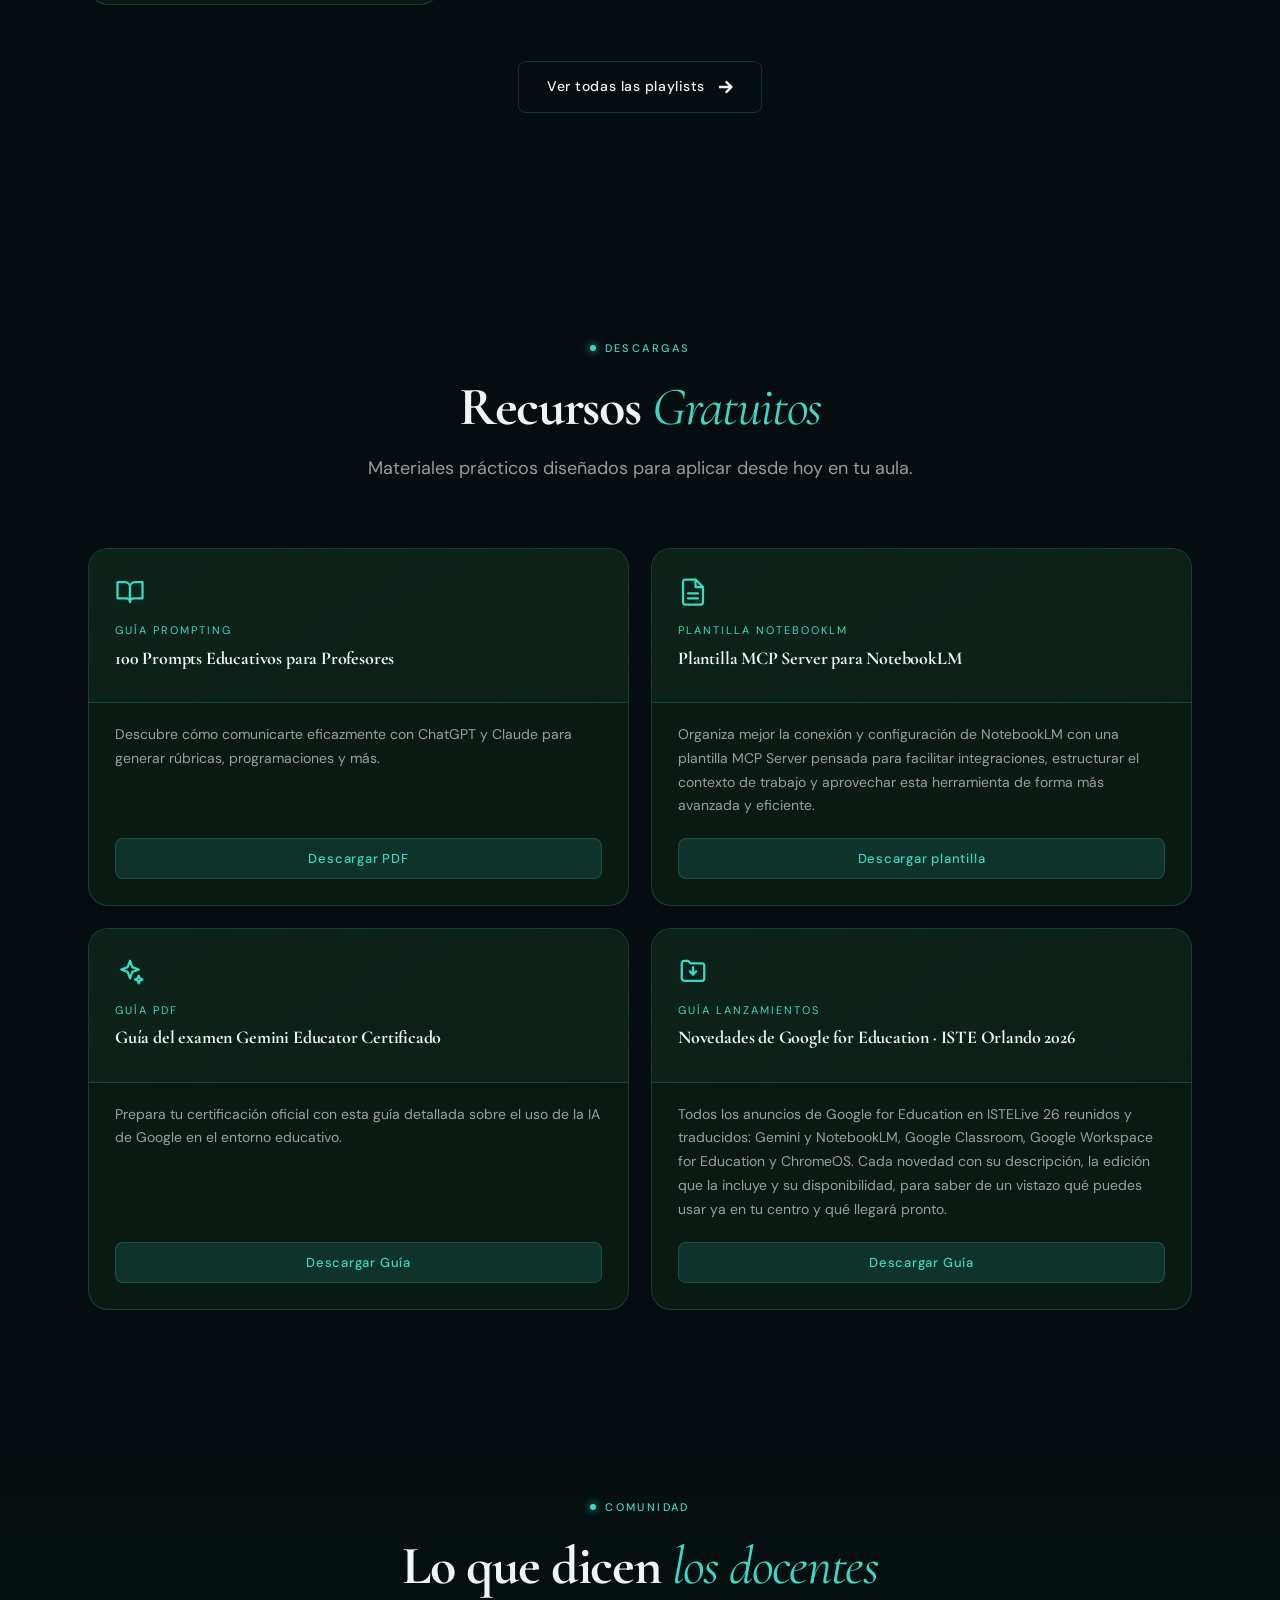
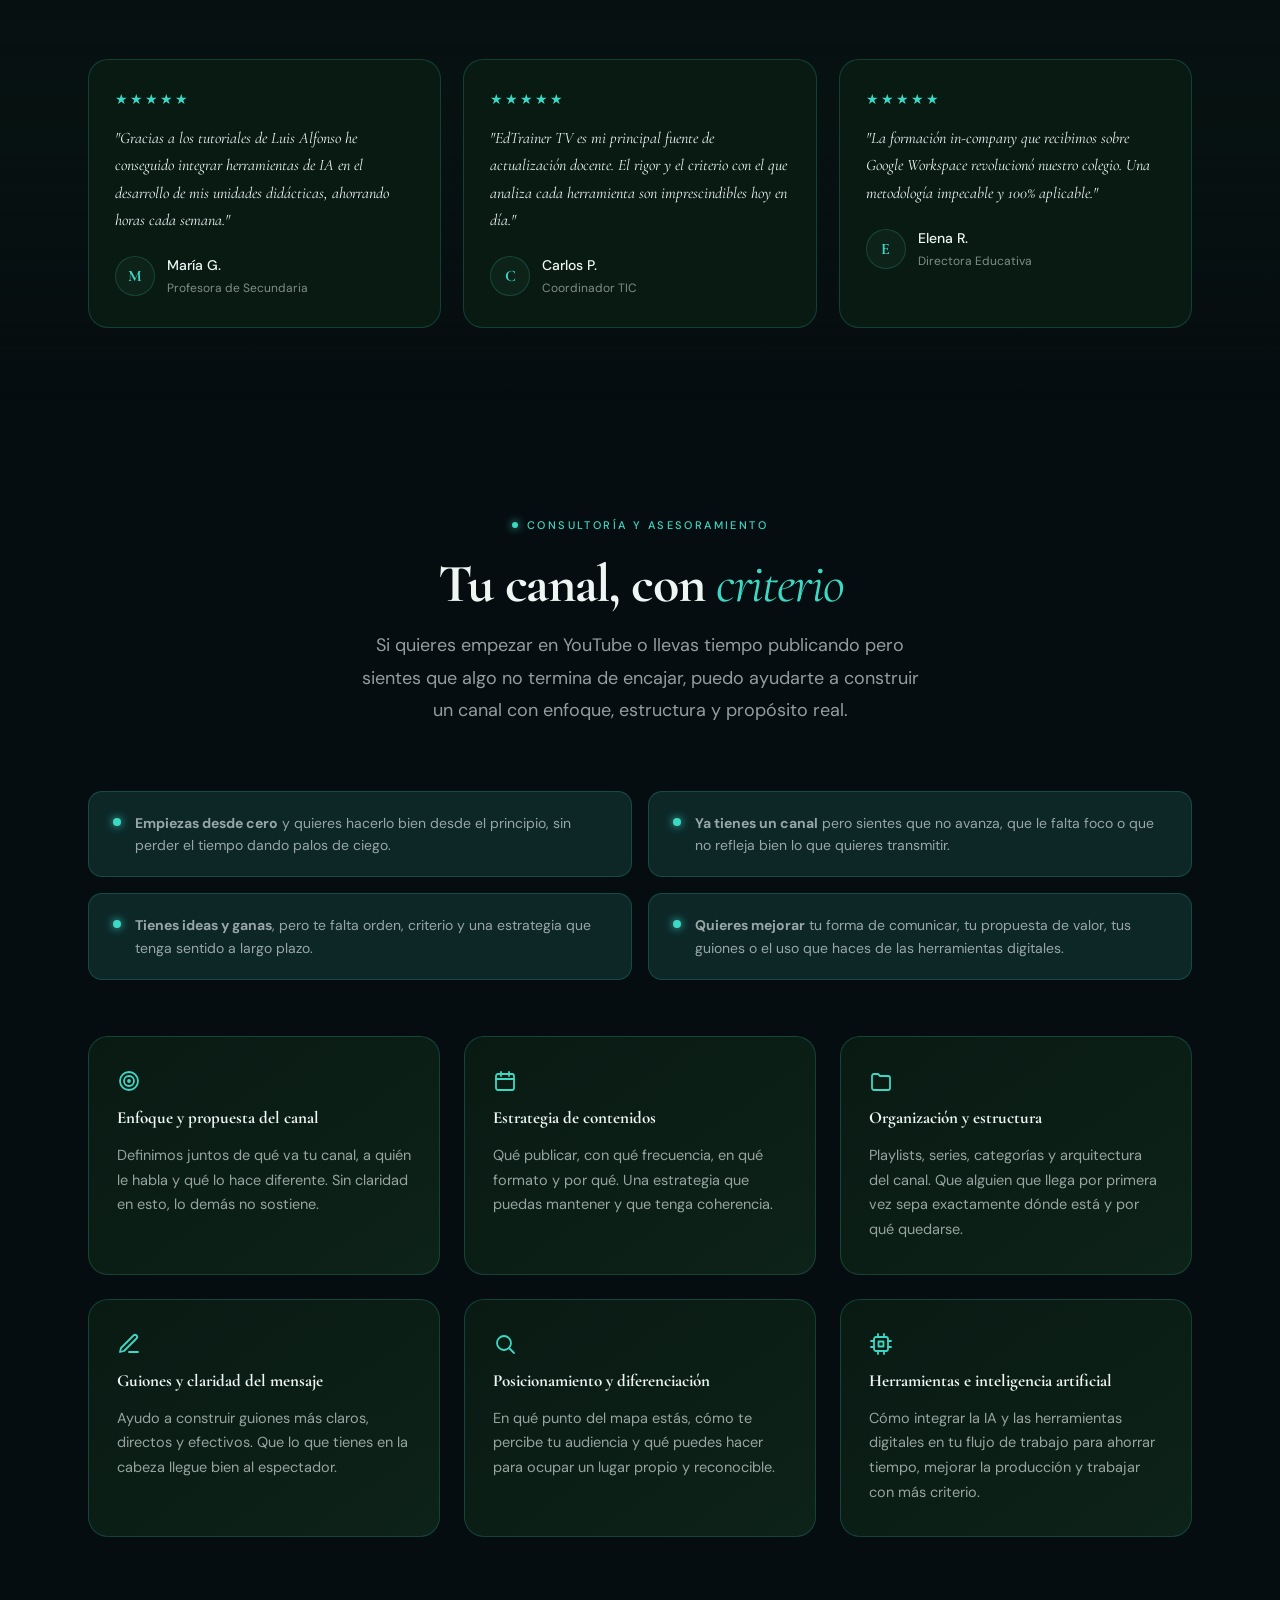
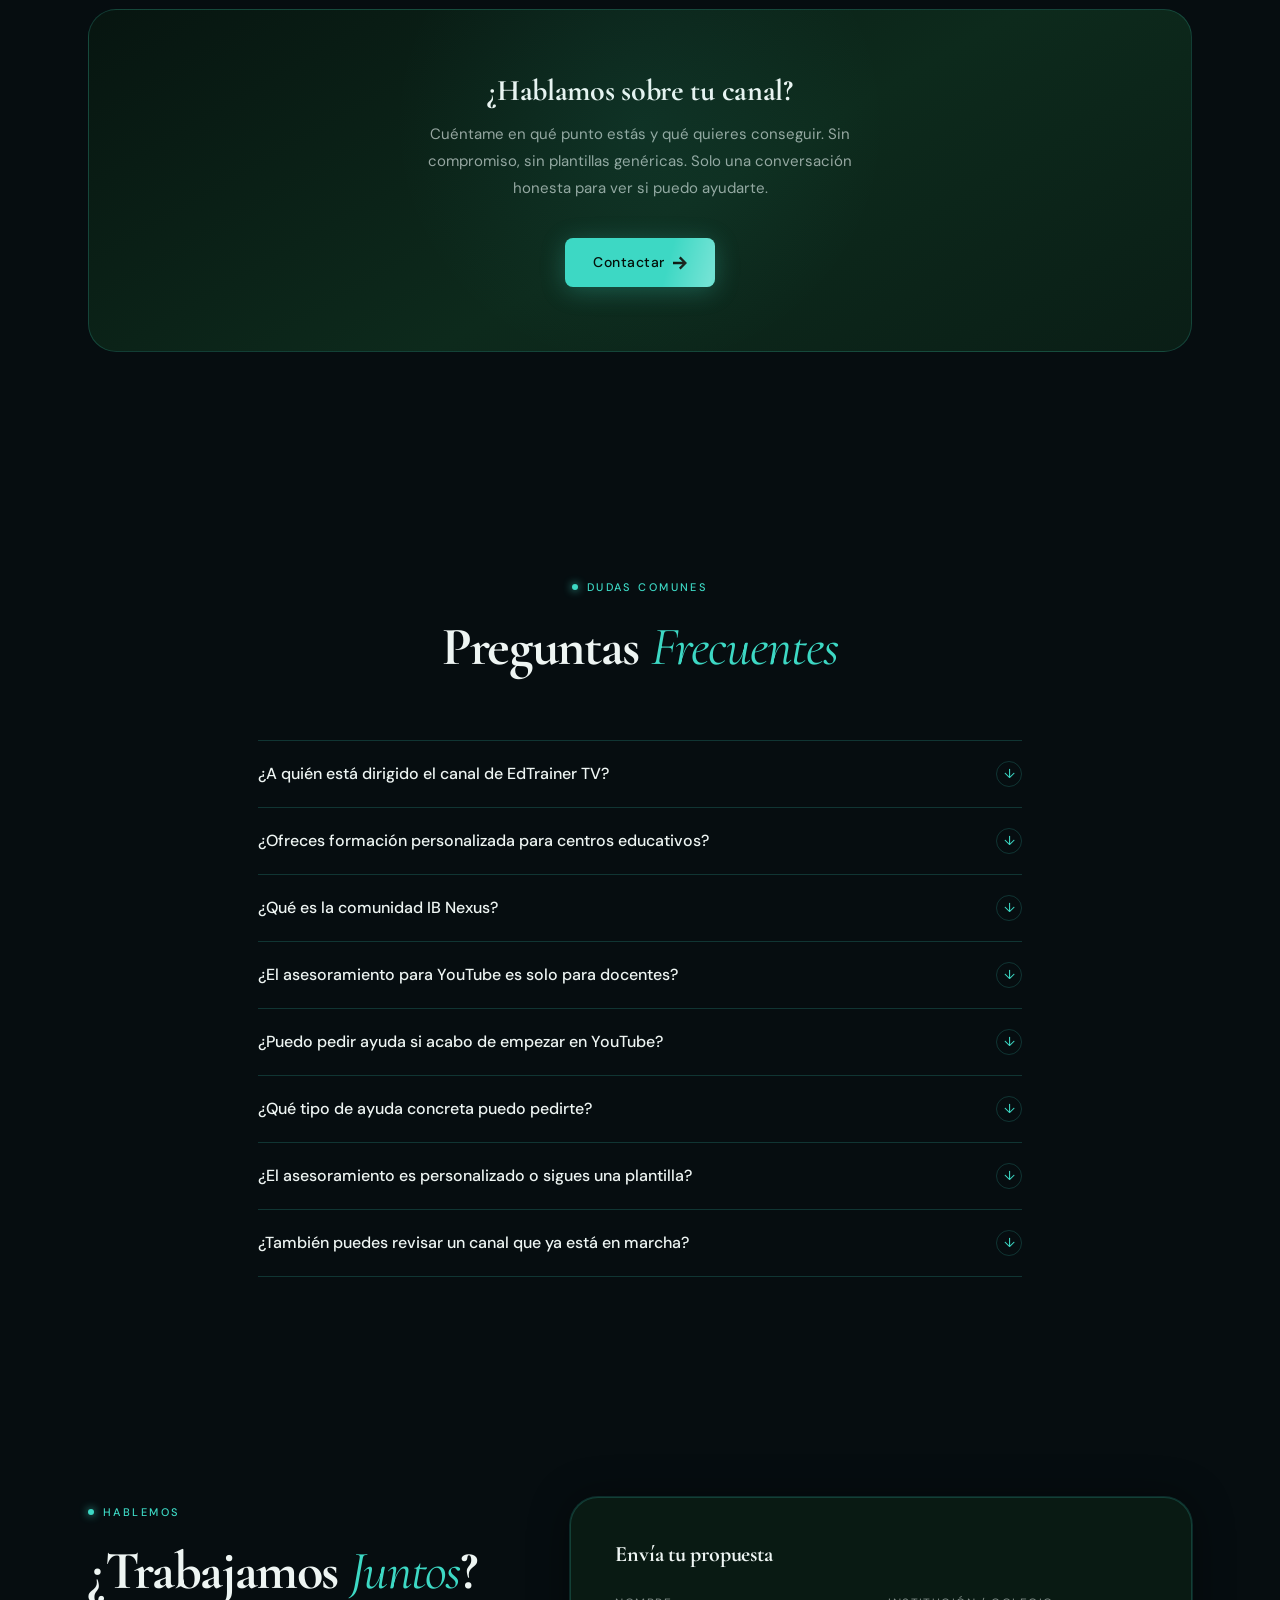
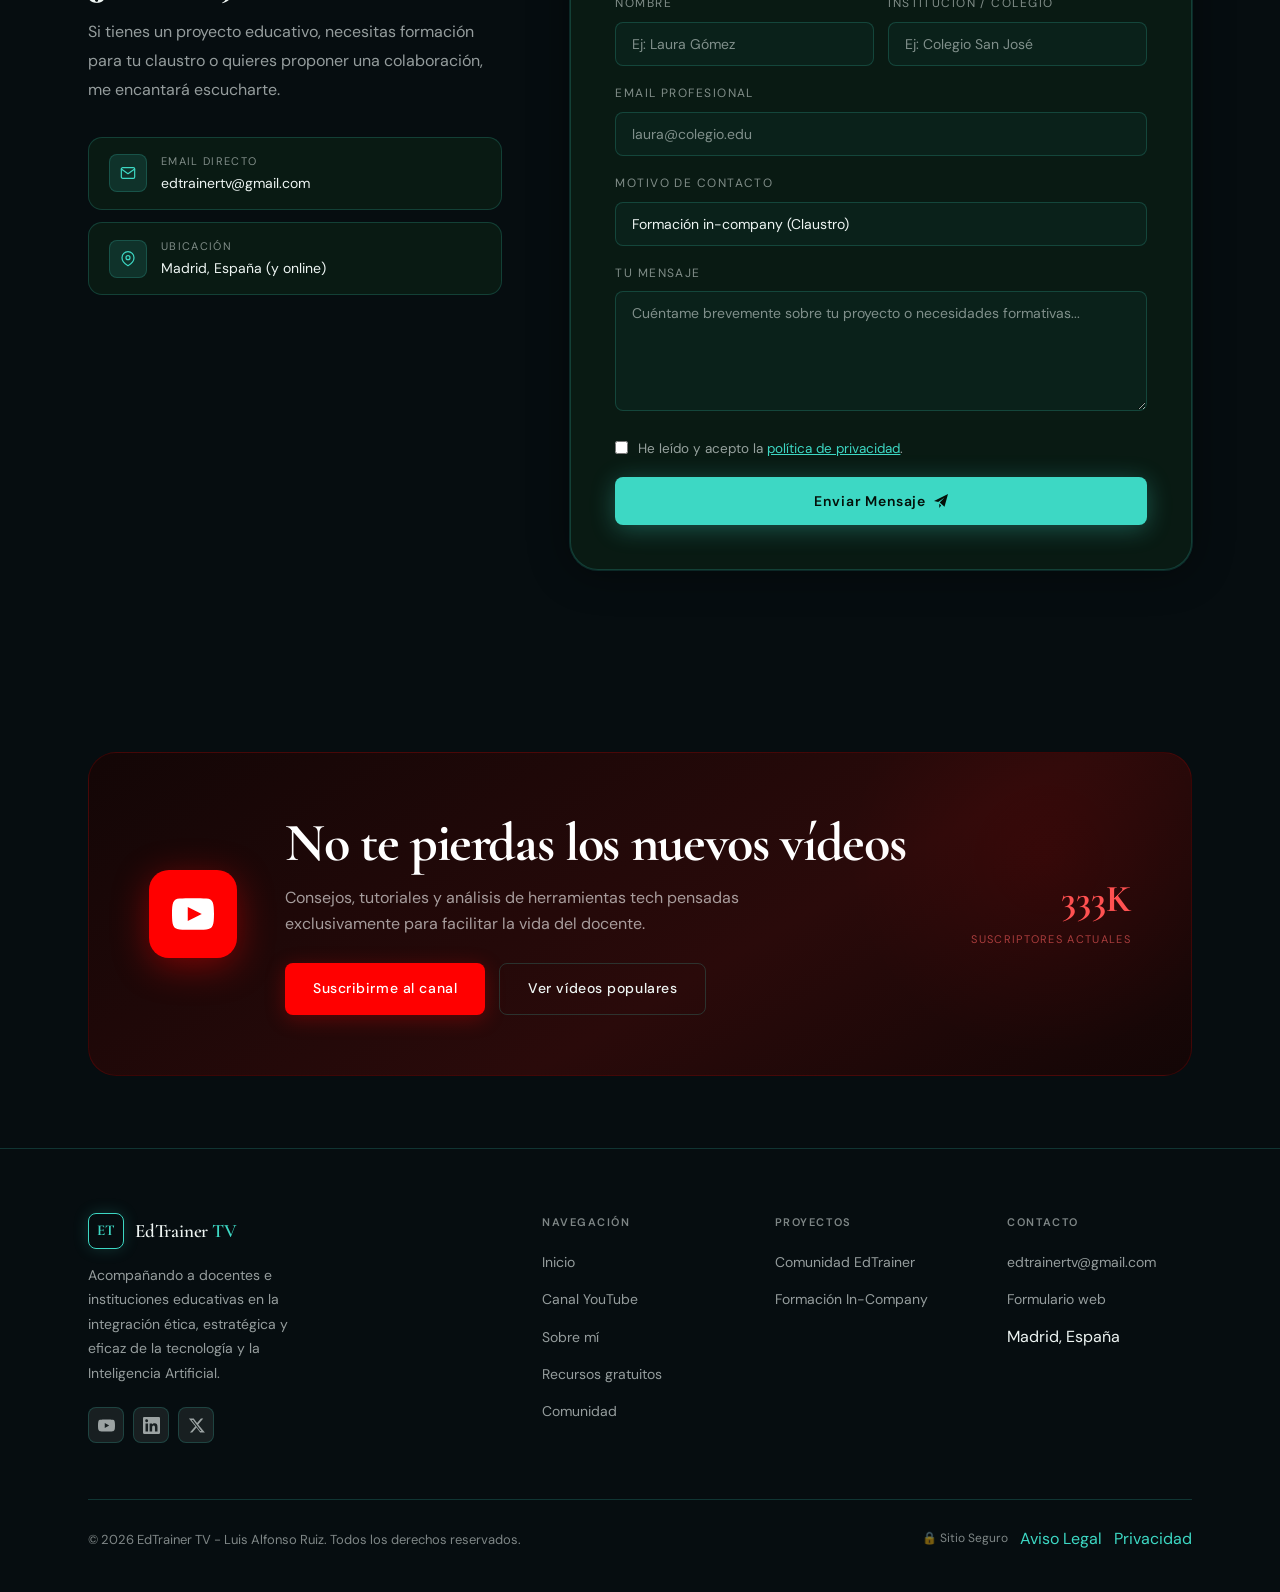
==== commit 24df5999: "Iconos de marca en las redes del pie Sustituye las etiquetas de texto YT/IN/X por los logotipos de Y" ====
--- a/index.html
+++ b/index.html
@@ -861,6 +861,7 @@
   color: var(--dim); font-size: 15px; text-decoration: none;
   transition: all 0.2s;
 }
+.footer-soc svg { width: 17px; height: 17px; display: block; }
 .footer-soc:hover { background: var(--teal-glow); border-color: var(--teal); color: var(--teal); }
 .footer-col h4 { font-size: 11px; font-weight: 600; letter-spacing: 0.14em; text-transform: uppercase; color: var(--dim2); margin-bottom: 18px; }
 .footer-col ul { list-style: none; display: flex; flex-direction: column; gap: 11px; }
@@ -1869,9 +1870,9 @@
         </a>
         <p>Acompañando a docentes e instituciones educativas en la integración ética, estratégica y eficaz de la tecnología y la Inteligencia Artificial.</p>
         <div class="footer-socials">
-          <a href="https://www.youtube.com/@EdTrainerTV" target="_blank" rel="noopener noreferrer" class="footer-soc">YT</a>
-          <a href="https://www.linkedin.com/in/luisalfonsoruiz/" target="_blank" rel="noopener noreferrer" class="footer-soc">IN</a>
-          <a href="https://x.com/LuisAlfonso_R" target="_blank" rel="noopener noreferrer" class="footer-soc">X</a>
+          <a href="https://www.youtube.com/@EdTrainerTV" target="_blank" rel="noopener noreferrer" class="footer-soc" aria-label="EdTrainer TV en YouTube"><svg viewBox="0 0 24 24" fill="currentColor" aria-hidden="true" focusable="false"><path d="M23.5 6.19a3.02 3.02 0 0 0-2.12-2.14C19.5 3.55 12 3.55 12 3.55s-7.5 0-9.38.5A3.02 3.02 0 0 0 .5 6.19C0 8.07 0 12 0 12s0 3.93.5 5.81a3.02 3.02 0 0 0 2.12 2.14c1.88.5 9.38.5 9.38.5s7.5 0 9.38-.5a3.02 3.02 0 0 0 2.12-2.14C24 15.93 24 12 24 12s0-3.93-.5-5.81zM9.55 15.57V8.43L15.82 12l-6.27 3.57z"/></svg></a>
+          <a href="https://www.linkedin.com/in/luisalfonsoruiz/" target="_blank" rel="noopener noreferrer" class="footer-soc" aria-label="Luis Alfonso Ruiz en LinkedIn"><svg viewBox="0 0 24 24" fill="currentColor" aria-hidden="true" focusable="false"><path d="M20.45 20.45h-3.56v-5.57c0-1.33-.02-3.04-1.85-3.04-1.85 0-2.14 1.45-2.14 2.94v5.67H9.35V9h3.41v1.56h.05c.48-.9 1.64-1.85 3.37-1.85 3.6 0 4.27 2.37 4.27 5.46v6.28zM5.34 7.43a2.07 2.07 0 1 1 0-4.13 2.07 2.07 0 0 1 0 4.13zm1.78 13.02H3.56V9h3.56v11.45zM22.22 0H1.77C.79 0 0 .77 0 1.73v20.54C0 23.23.79 24 1.77 24h20.45c.98 0 1.78-.77 1.78-1.73V1.73C24 .77 23.2 0 22.22 0z"/></svg></a>
+          <a href="https://x.com/LuisAlfonso_R" target="_blank" rel="noopener noreferrer" class="footer-soc" aria-label="Luis Alfonso Ruiz en X"><svg viewBox="0 0 24 24" fill="currentColor" aria-hidden="true" focusable="false"><path d="M18.24 2.25h3.31l-7.23 8.26L23.83 21.75h-6.66l-5.21-6.82-5.97 6.82H2.68l7.73-8.84L1.25 2.25h6.83l4.71 6.23zm-1.16 17.52h1.83L7.08 4.13H5.12z"/></svg></a>
         </div>
       </div>
 
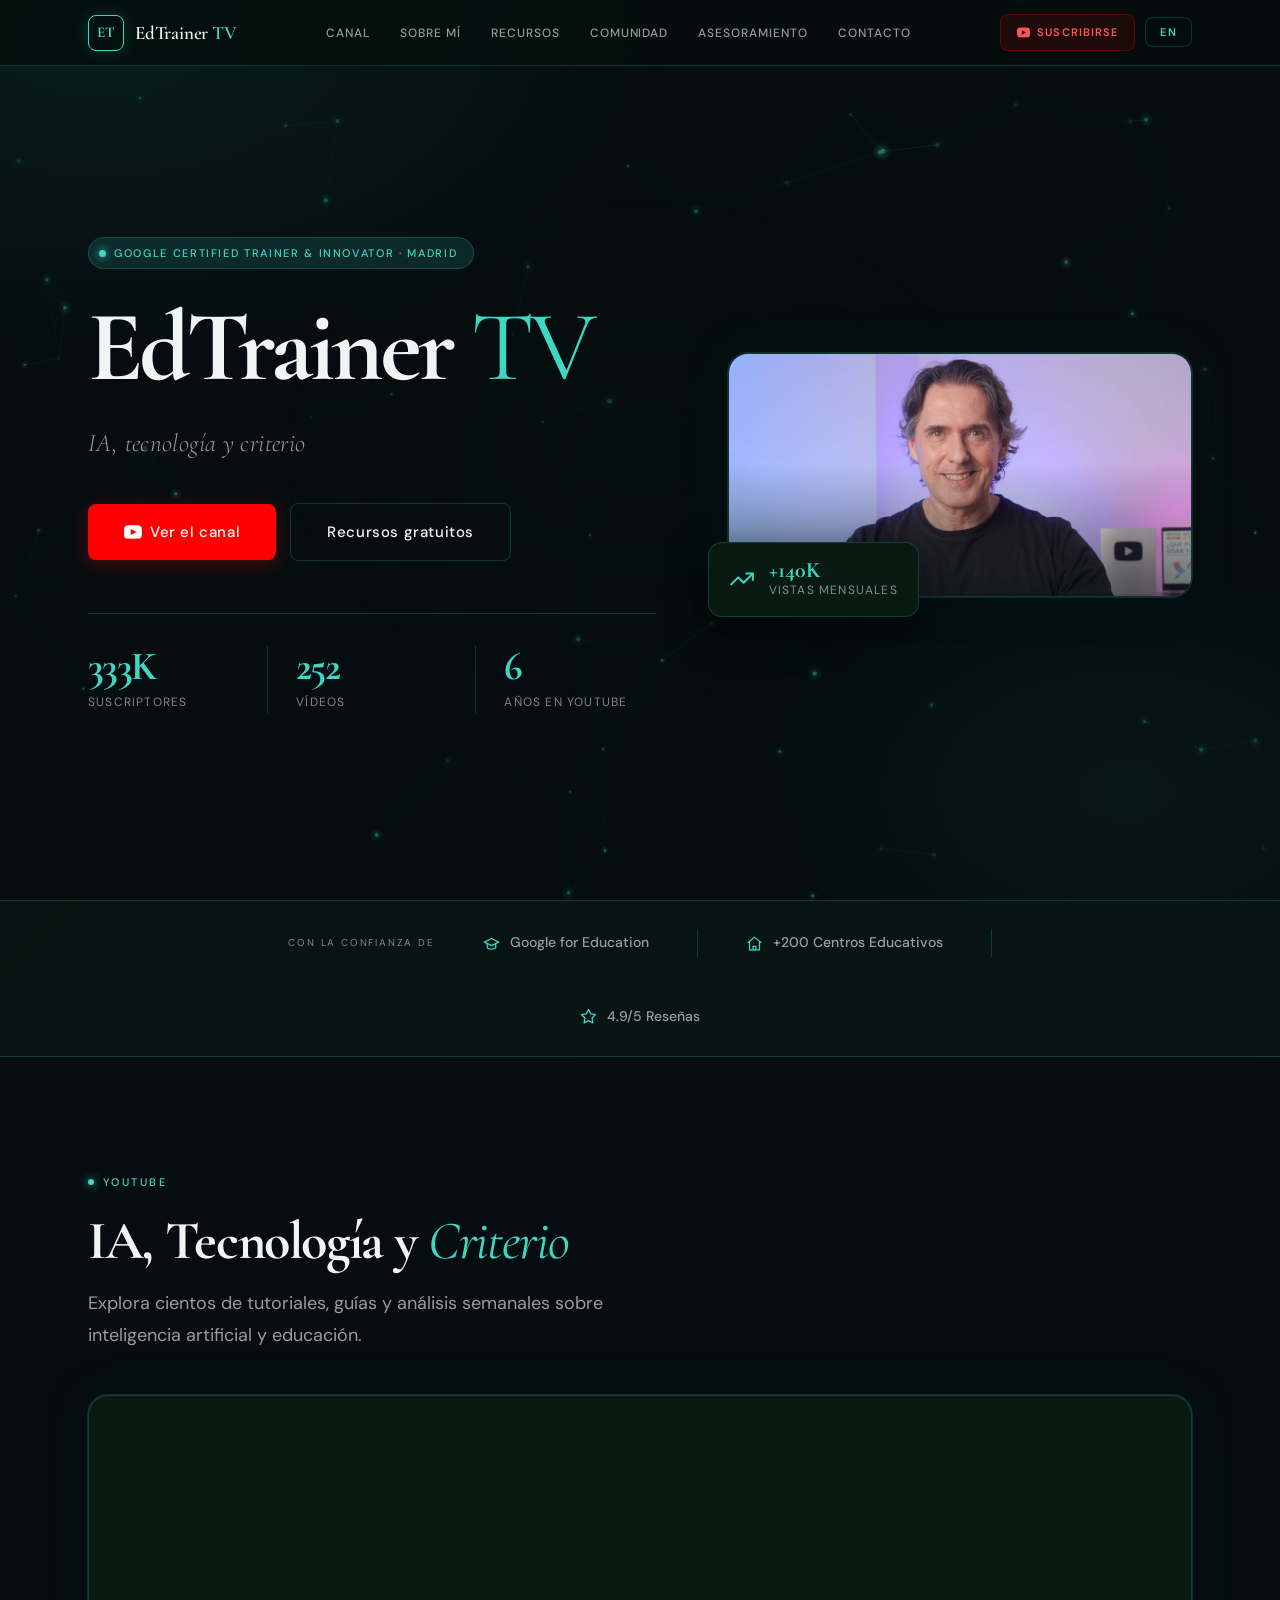
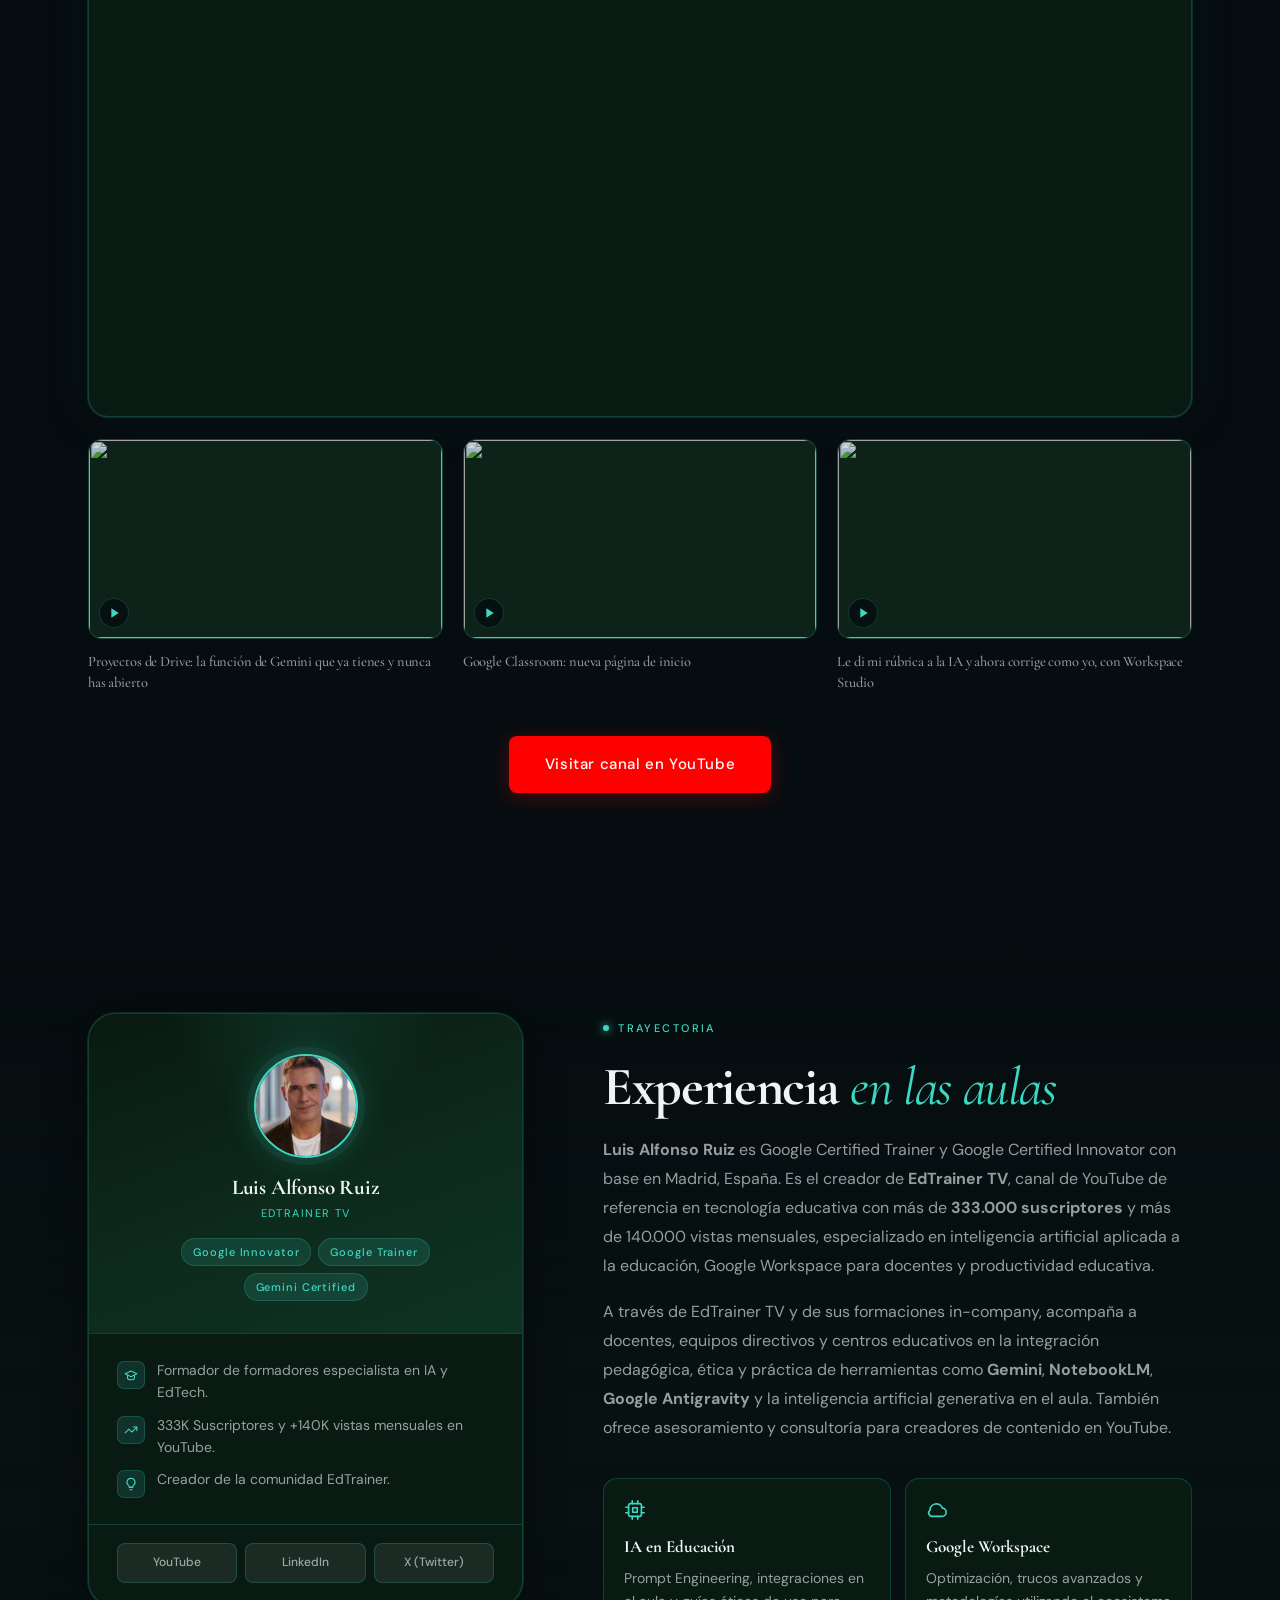
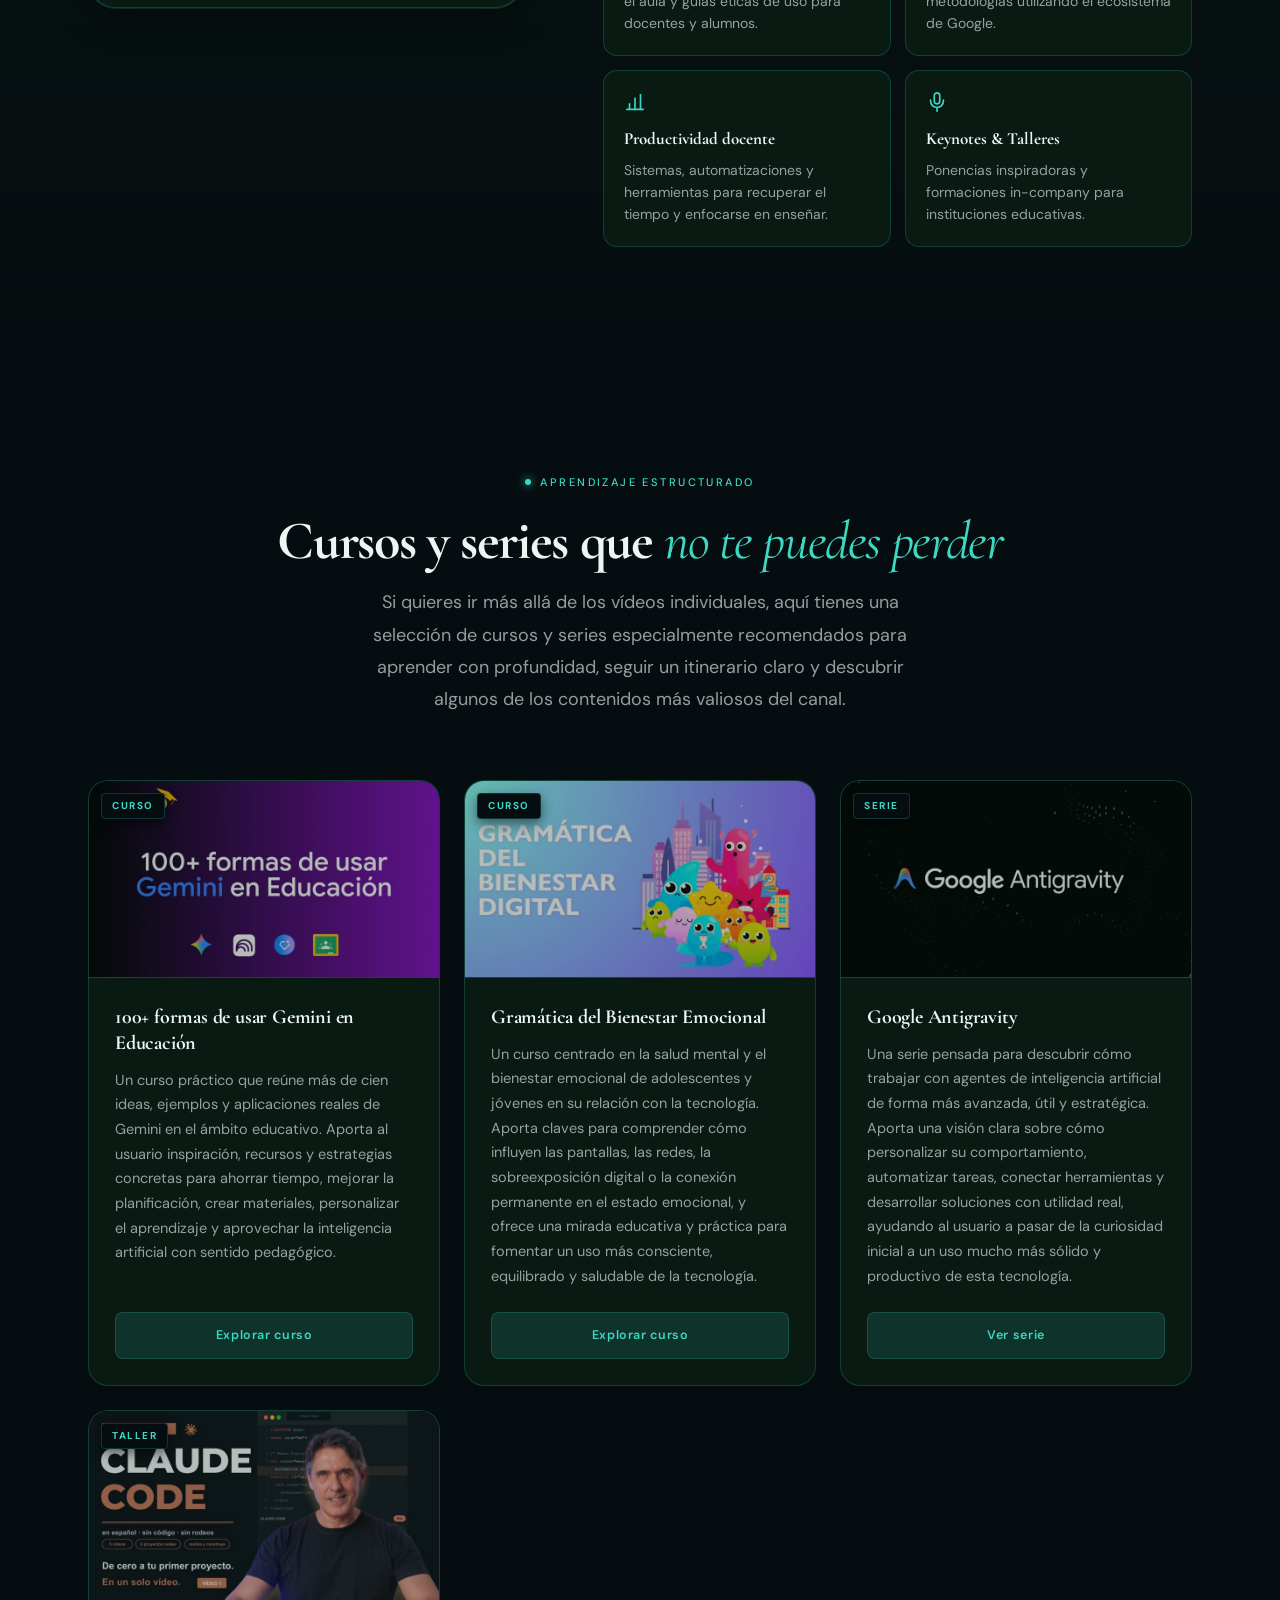
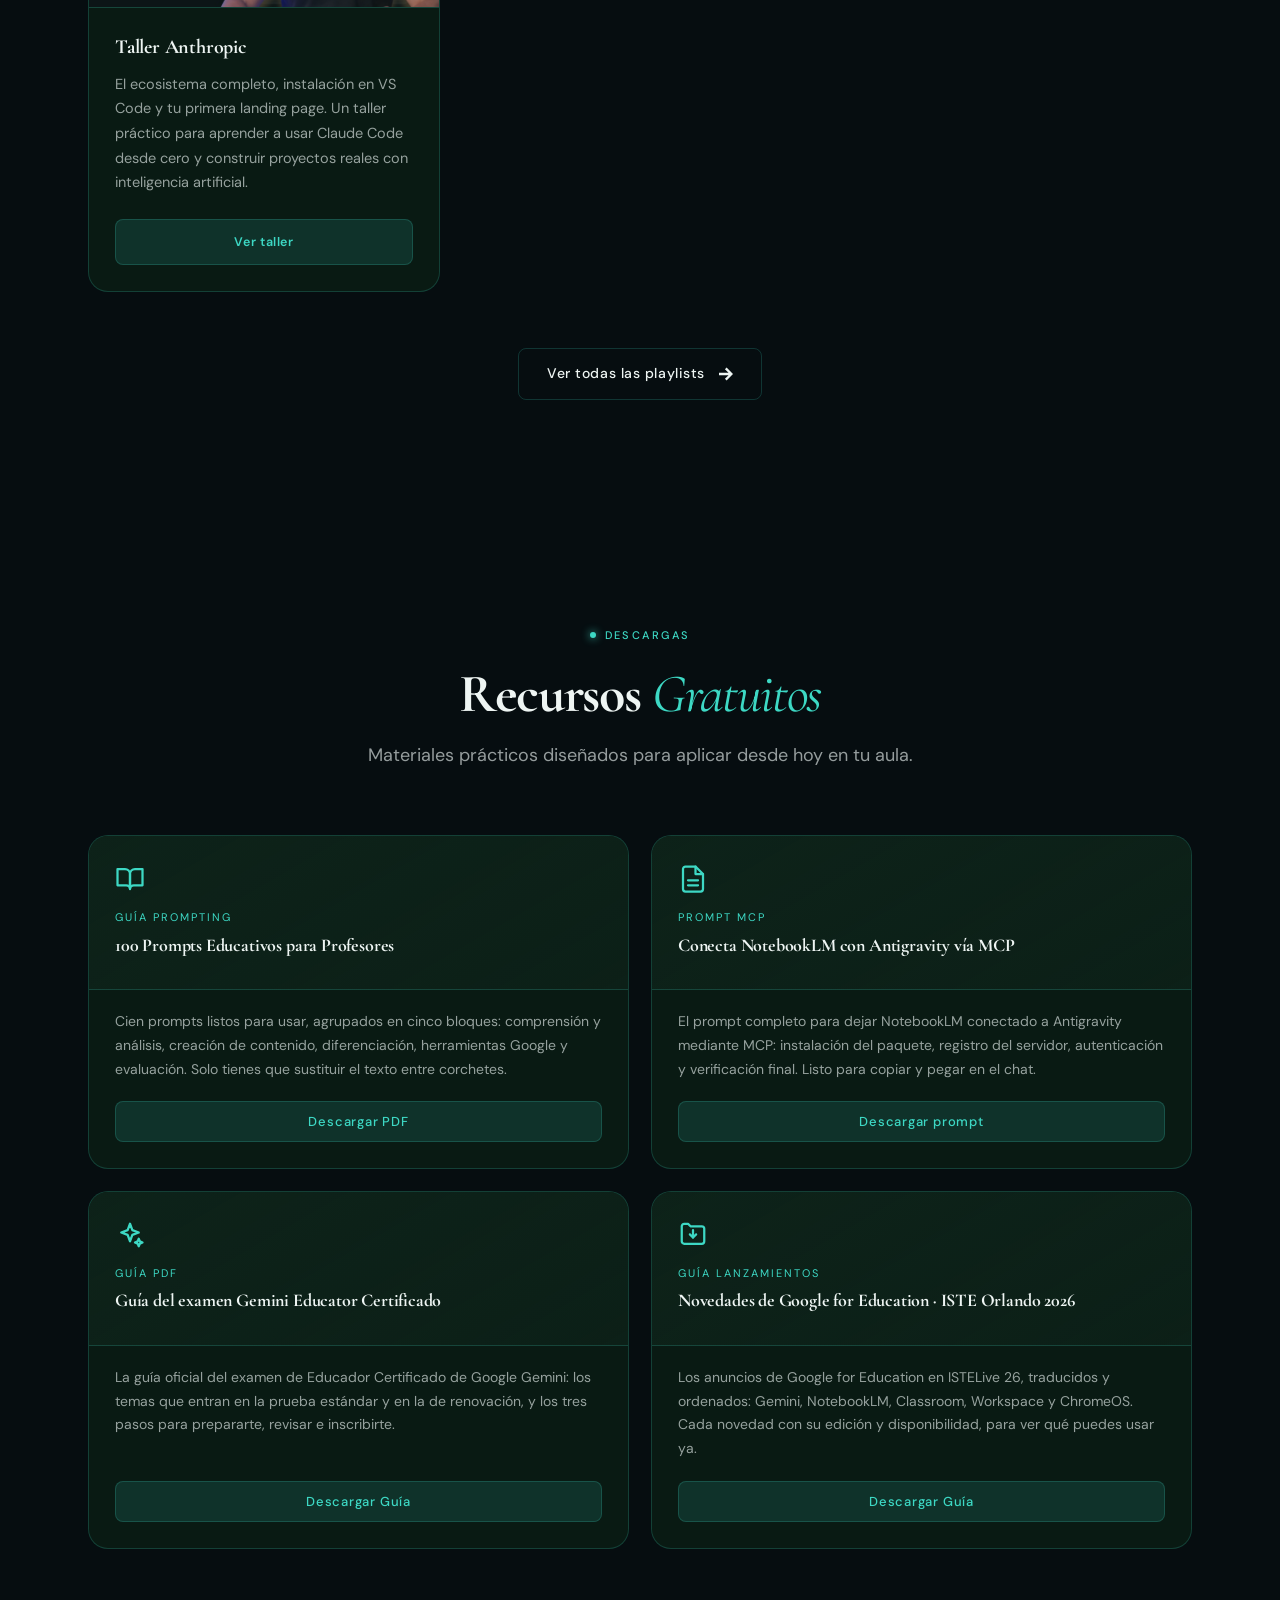
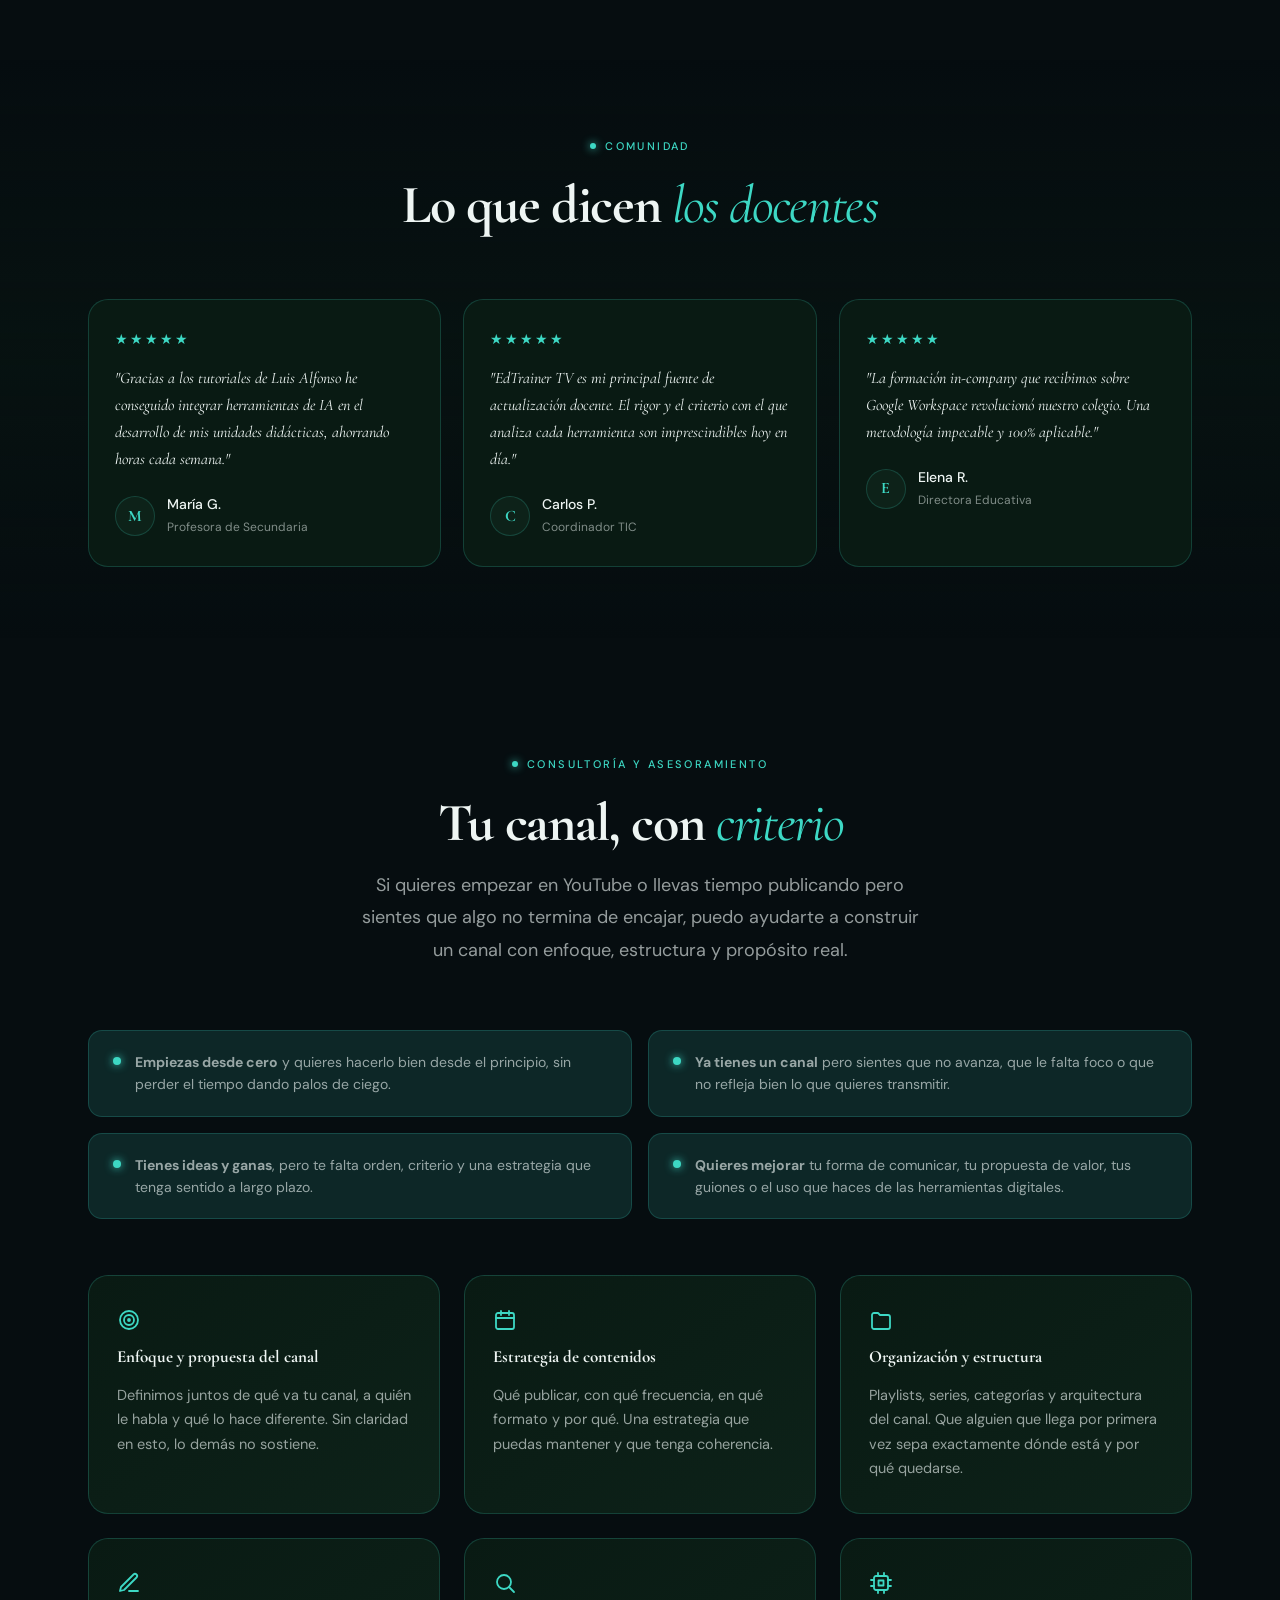
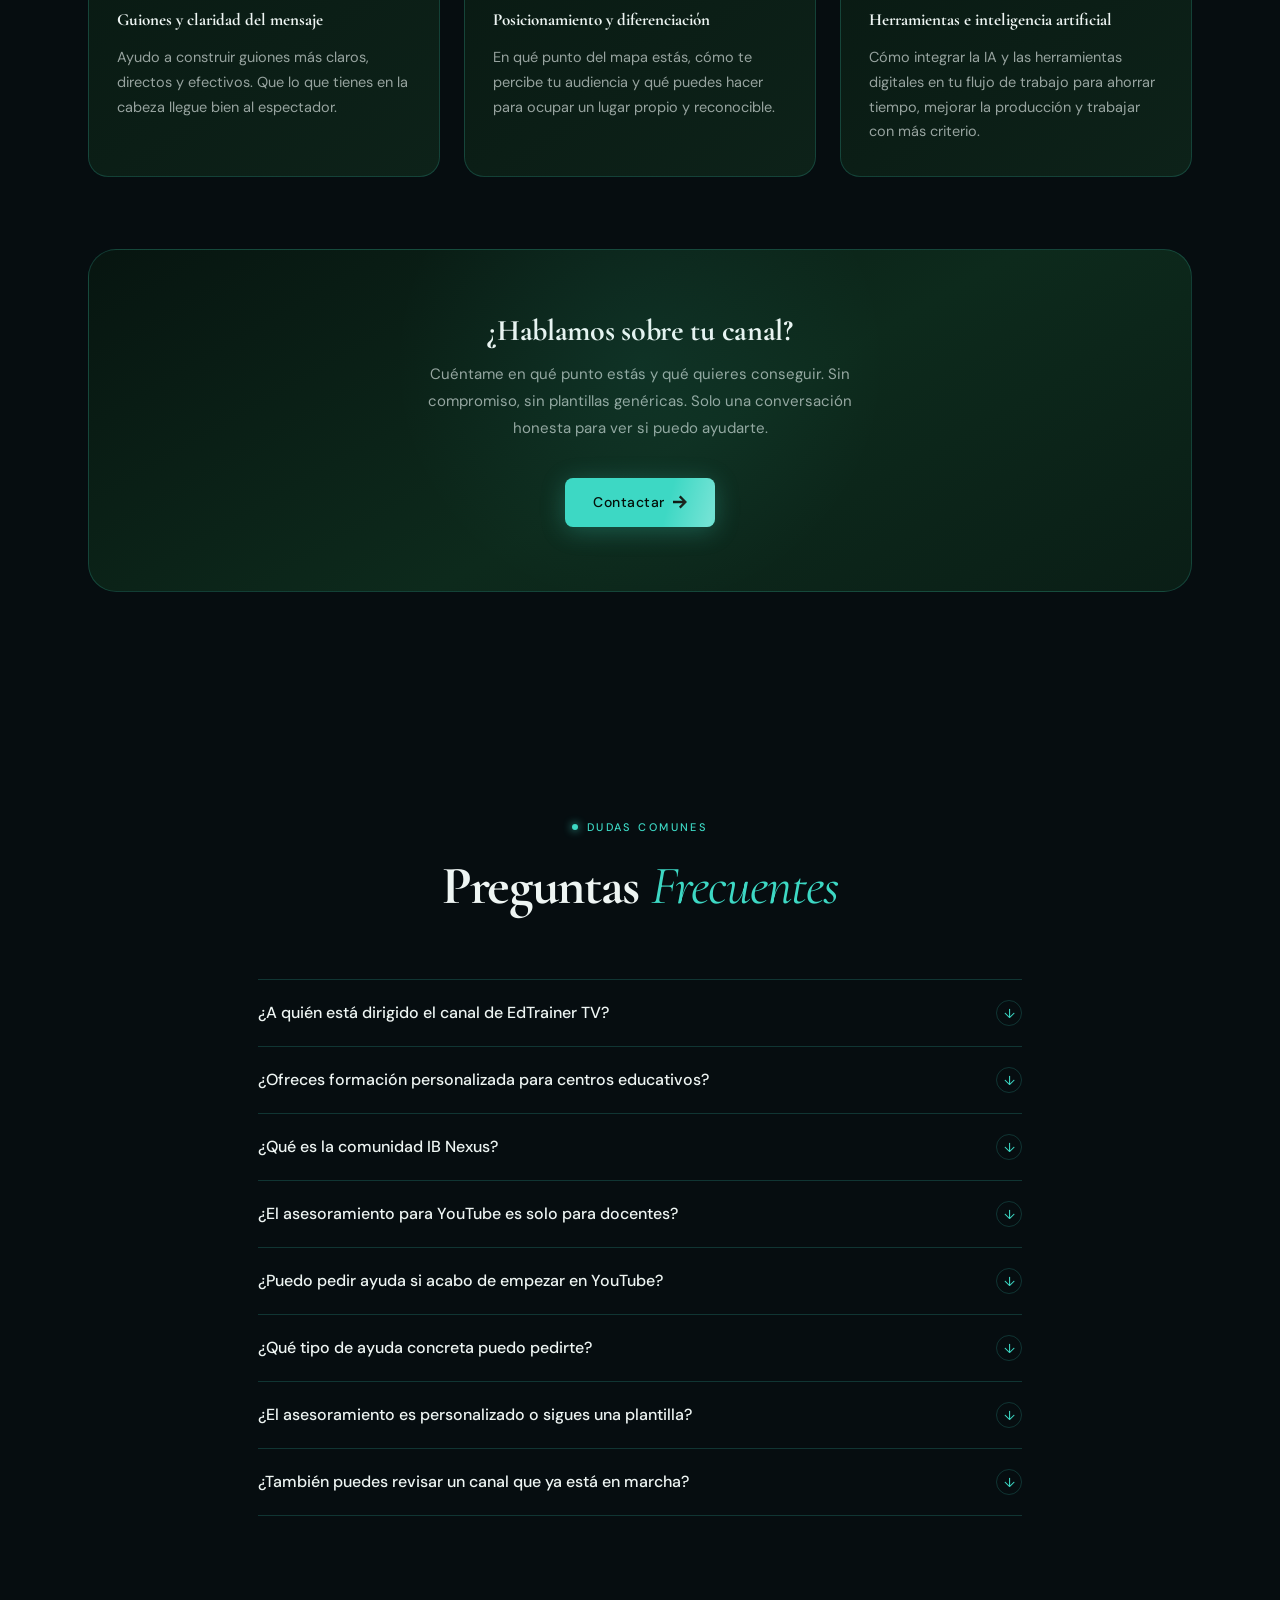
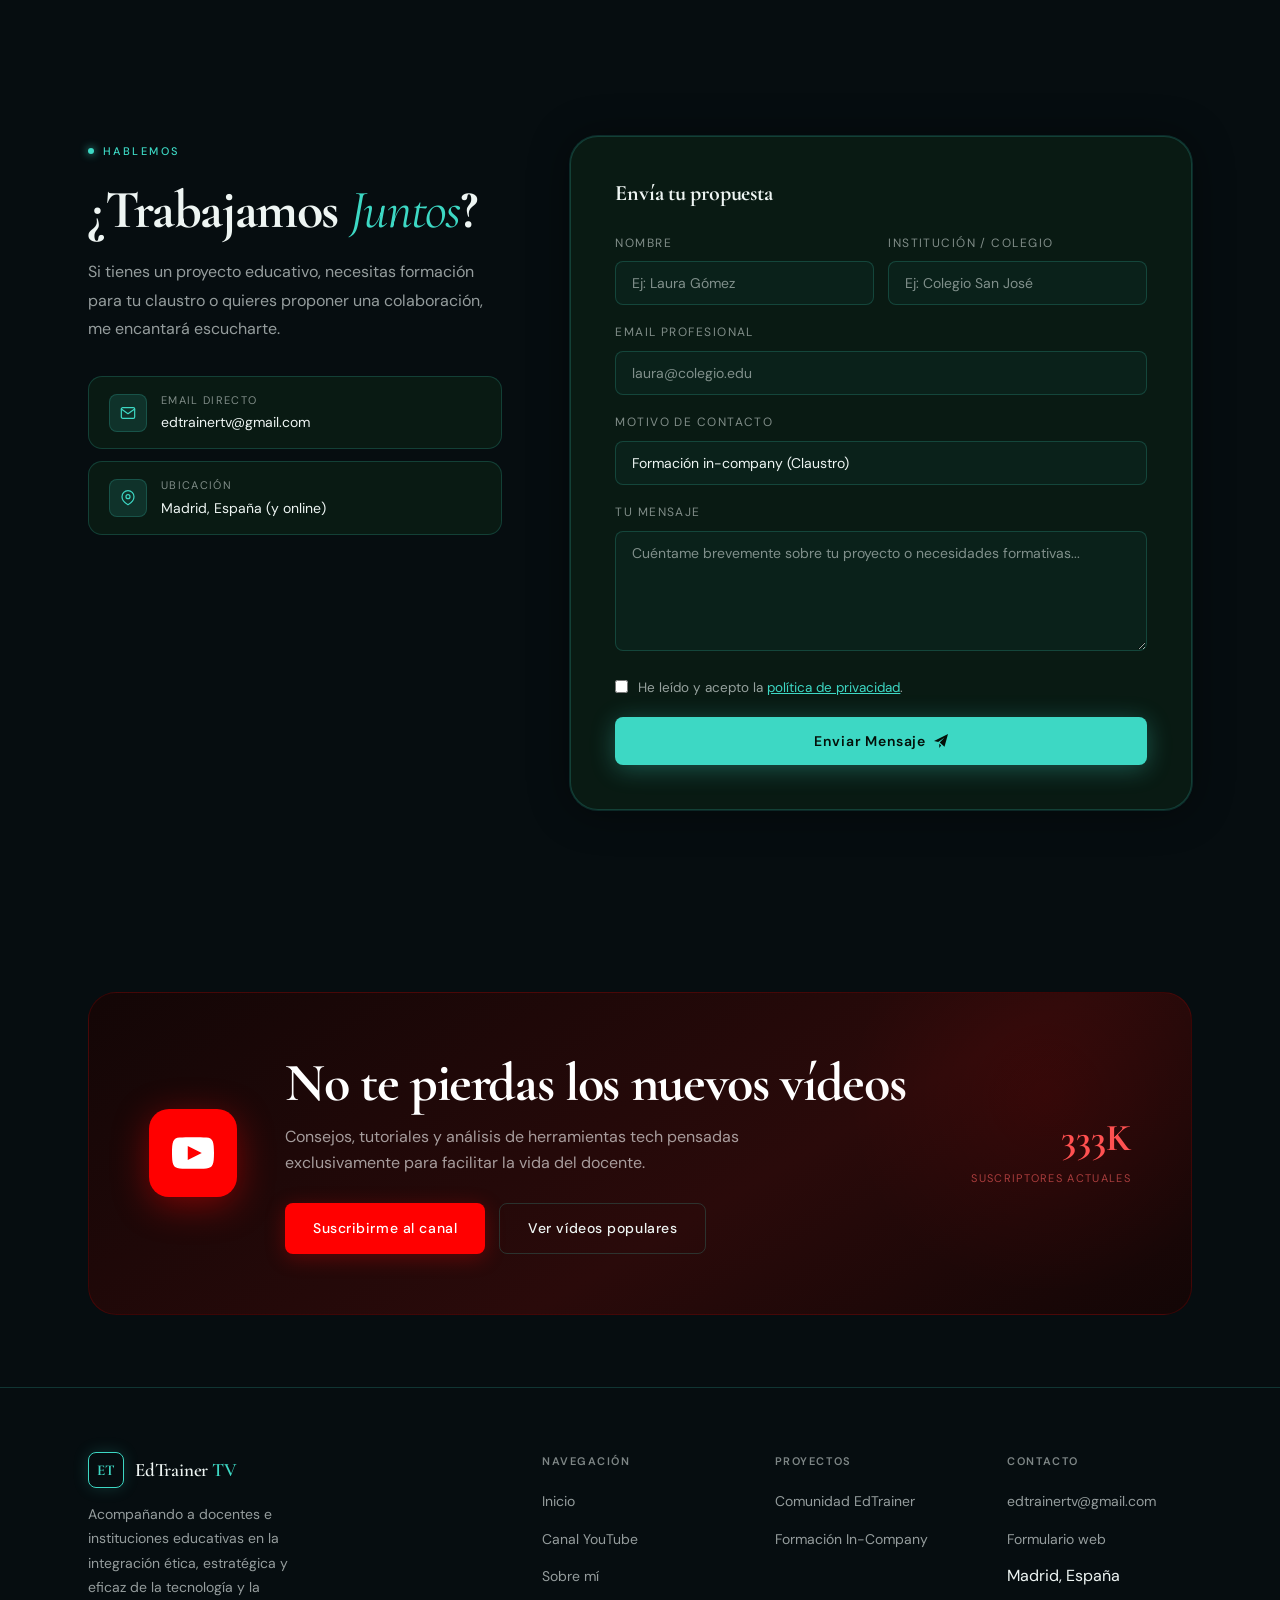
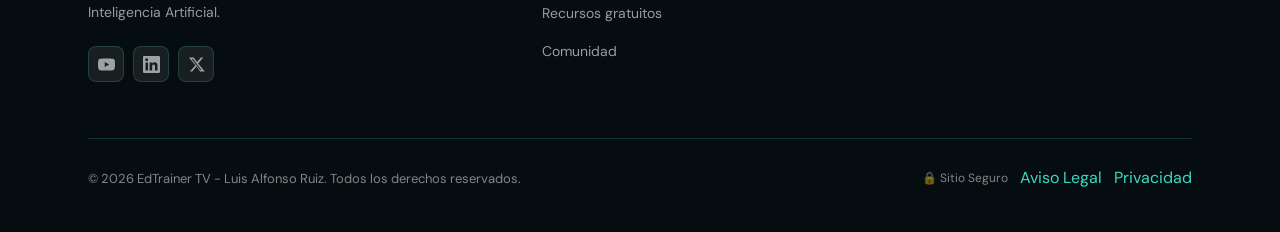
==== commit a4141699: "Ultimos videos en la seccion Canal y resenas de recursos equilibradas - Anade tres tarjetas con los " ====
--- a/index.html
+++ b/index.html
@@ -556,6 +556,33 @@
    SERIES Y CURSOS
 ════════════════════════════════════════════ */
 #series { position: relative; z-index: 1; }
+.videos-grid { display: grid; grid-template-columns: repeat(3, 1fr); gap: 20px; margin-top: 22px; }
+.video-card {
+  text-decoration: none; display: flex; flex-direction: column; gap: 12px;
+  border-radius: var(--radius-md); transition: transform 0.3s cubic-bezier(0.2, 0.8, 0.2, 1);
+}
+.video-card:hover { transform: translateY(-4px); }
+.video-thumb-wrap {
+  aspect-ratio: 16/9; overflow: hidden; position: relative;
+  border-radius: var(--radius-md); border: 1px solid var(--teal-border); background: var(--bg3);
+  transition: border-color 0.3s, box-shadow 0.3s;
+}
+.video-card:hover .video-thumb-wrap { border-color: var(--teal); box-shadow: 0 18px 40px rgba(0,0,0,0.55); }
+.video-thumb { width: 100%; height: 100%; object-fit: cover; opacity: 0.82; transition: transform 0.5s ease, opacity 0.5s ease; }
+.video-card:hover .video-thumb { transform: scale(1.05); opacity: 1; }
+.video-play {
+  position: absolute; bottom: 10px; left: 10px;
+  display: flex; align-items: center; justify-content: center;
+  width: 30px; height: 30px; border-radius: 50%;
+  background: rgba(6,13,16,0.82); border: 1px solid var(--teal-border); color: var(--teal);
+  transition: background 0.3s, color 0.3s, border-color 0.3s;
+}
+.video-card:hover .video-play { background: var(--teal); color: var(--bg); border-color: var(--teal); }
+.video-title {
+  font-size: 14.5px; font-weight: 500; line-height: 1.5; color: var(--dim);
+  transition: color 0.3s;
+}
+.video-card:hover .video-title { color: var(--white); }
 .series-grid { display: grid; grid-template-columns: repeat(3, 1fr); gap: 24px; }
 .series-card {
   background: var(--bg2); border: 1px solid var(--teal-border);
@@ -893,6 +920,7 @@
   .autor-card { position: static; }
   .contacto-grid { grid-template-columns: 1fr; gap: 44px; }
   .recursos-grid { grid-template-columns: repeat(2,1fr); }
+  .videos-grid { grid-template-columns: 1fr 1fr; }
   .series-grid { grid-template-columns: 1fr 1fr; }
   .testimonios-grid { grid-template-columns: 1fr; }
   .footer-main { grid-template-columns: 1fr 1fr; gap: 36px; }
@@ -905,6 +933,7 @@
 }
 @media (max-width: 600px) {
   .recursos-grid { grid-template-columns: 1fr; }
+  .videos-grid { grid-template-columns: 1fr; }
   .series-grid { grid-template-columns: 1fr; }
   .areas-grid { grid-template-columns: 1fr; }
   .form-row { grid-template-columns: 1fr; }
@@ -1297,7 +1326,31 @@
         allowfullscreen></iframe>
     </div>
     
-    <div class="canal-footer fade-in fade-in--delay-2">
+    <div class="videos-grid fade-in fade-in--delay-2">
+      <a href="https://www.youtube.com/watch?v=p6TYDTQ3N3k" target="_blank" rel="noopener noreferrer" class="video-card">
+        <div class="video-thumb-wrap">
+          <img src="https://i.ytimg.com/vi/p6TYDTQ3N3k/hqdefault.jpg" alt="" class="video-thumb" loading="lazy" decoding="async" width="480" height="360">
+          <span class="video-play" aria-hidden="true"><svg width="16" height="16" viewBox="0 0 24 24" fill="currentColor"><path d="M8 5v14l11-7z"/></svg></span>
+        </div>
+        <h3 class="video-title">Proyectos de Drive: la función de Gemini que ya tienes y nunca has abierto</h3>
+      </a>
+      <a href="https://www.youtube.com/watch?v=1vis_YlSp60" target="_blank" rel="noopener noreferrer" class="video-card">
+        <div class="video-thumb-wrap">
+          <img src="https://i.ytimg.com/vi/1vis_YlSp60/hqdefault.jpg" alt="" class="video-thumb" loading="lazy" decoding="async" width="480" height="360">
+          <span class="video-play" aria-hidden="true"><svg width="16" height="16" viewBox="0 0 24 24" fill="currentColor"><path d="M8 5v14l11-7z"/></svg></span>
+        </div>
+        <h3 class="video-title">Google Classroom: nueva página de inicio</h3>
+      </a>
+      <a href="https://www.youtube.com/watch?v=6vyPObondiA" target="_blank" rel="noopener noreferrer" class="video-card">
+        <div class="video-thumb-wrap">
+          <img src="https://i.ytimg.com/vi/6vyPObondiA/hqdefault.jpg" alt="" class="video-thumb" loading="lazy" decoding="async" width="480" height="360">
+          <span class="video-play" aria-hidden="true"><svg width="16" height="16" viewBox="0 0 24 24" fill="currentColor"><path d="M8 5v14l11-7z"/></svg></span>
+        </div>
+        <h3 class="video-title">Le di mi rúbrica a la IA y ahora corrige como yo, con Workspace Studio</h3>
+      </a>
+    </div>
+
+    <div class="canal-footer fade-in fade-in--delay-3">
       <a href="https://www.youtube.com/@EdTrainerTV" target="_blank" rel="noopener noreferrer" class="btn btn-yt btn-lg">Visitar canal en YouTube</a>
     </div>
   </div>
@@ -1464,7 +1517,7 @@
           <h3 class="recurso-title">100 Prompts Educativos para Profesores</h3>
         </div>
         <div class="recurso-body">
-          <p class="recurso-desc">Descubre cómo comunicarte eficazmente con ChatGPT y Claude para generar rúbricas, programaciones y más.</p>
+          <p class="recurso-desc">Cien prompts listos para usar, agrupados en cinco bloques: comprensión y análisis, creación de contenido, diferenciación, herramientas Google y evaluación. Solo tienes que sustituir el texto entre corchetes.</p>
           <button type="button" class="btn-dl btn-dl--gate" data-file="100_Prompts_Educativos_EdTrainerTV.pdf" data-dlname="100_Prompts_Educativos_EdTrainerTV.pdf">Descargar PDF</button>
         </div>
       </div>
@@ -1472,12 +1525,12 @@
       <div class="recurso-card fade-in fade-in--delay-1">
         <div class="recurso-top">
           <span class="recurso-emoji"><svg width="30" height="30" viewBox="0 0 24 24" fill="none" stroke="currentColor" stroke-width="1.8" stroke-linecap="round" stroke-linejoin="round"><path d="M14 2H6a2 2 0 0 0-2 2v16a2 2 0 0 0 2 2h12a2 2 0 0 0 2-2V8z"/><polyline points="14 2 14 8 20 8"/><line x1="8" y1="13" x2="16" y2="13"/><line x1="8" y1="17" x2="16" y2="17"/></svg></span>
-          <div class="recurso-type">Plantilla NotebookLM</div>
-          <h3 class="recurso-title">Plantilla MCP Server para NotebookLM</h3>
+          <div class="recurso-type">Prompt MCP</div>
+          <h3 class="recurso-title">Conecta NotebookLM con Antigravity vía MCP</h3>
         </div>
         <div class="recurso-body">
-          <p class="recurso-desc">Organiza mejor la conexión y configuración de NotebookLM con una plantilla MCP Server pensada para facilitar integraciones, estructurar el contexto de trabajo y aprovechar esta herramienta de forma más avanzada y eficiente.</p>
-          <button type="button" class="btn-dl btn-dl--gate" data-file="NotebookLM_MCP.pdf" data-dlname="NotebookLM_MCP.pdf">Descargar plantilla</button>
+          <p class="recurso-desc">El prompt completo para dejar NotebookLM conectado a Antigravity mediante MCP: instalación del paquete, registro del servidor, autenticación y verificación final. Listo para copiar y pegar en el chat.</p>
+          <button type="button" class="btn-dl btn-dl--gate" data-file="NotebookLM_MCP.pdf" data-dlname="NotebookLM_MCP.pdf">Descargar prompt</button>
         </div>
       </div>
 
@@ -1488,7 +1541,7 @@
           <h3 class="recurso-title">Guía del examen Gemini Educator Certificado</h3>
         </div>
         <div class="recurso-body">
-          <p class="recurso-desc">Prepara tu certificación oficial con esta guía detallada sobre el uso de la IA de Google en el entorno educativo.</p>
+          <p class="recurso-desc">La guía oficial del examen de Educador Certificado de Google Gemini: los temas que entran en la prueba estándar y en la de renovación, y los tres pasos para prepararte, revisar e inscribirte.</p>
           <button type="button" class="btn-dl btn-dl--gate" data-file="Guia-del-Examen-Educador-Certificado.pdf" data-dlname="Guia-Gemini-Educator-EdTrainer.pdf">Descargar Guía</button>
         </div>
       </div>
@@ -1500,7 +1553,7 @@
           <h3 class="recurso-title">Novedades de Google for Education · ISTE Orlando 2026</h3>
         </div>
         <div class="recurso-body">
-          <p class="recurso-desc">Todos los anuncios de Google for Education en ISTELive 26 reunidos y traducidos: Gemini y NotebookLM, Google Classroom, Google Workspace for Education y ChromeOS. Cada novedad con su descripción, la edición que la incluye y su disponibilidad, para saber de un vistazo qué puedes usar ya en tu centro y qué llegará pronto.</p>
+          <p class="recurso-desc">Los anuncios de Google for Education en ISTELive 26, traducidos y ordenados: Gemini, NotebookLM, Classroom, Workspace y ChromeOS. Cada novedad con su edición y disponibilidad, para ver qué puedes usar ya.</p>
           <button type="button" class="btn-dl btn-dl--gate" data-file="Guia-Lanzamientos-ISTE-Orlando-2026.pdf" data-dlname="Guia-Lanzamientos-ISTE-Orlando-2026.pdf">Descargar Guía</button>
         </div>
       </div>
@@ -2130,10 +2183,10 @@
       anthropicTitle:'Taller Anthropic', anthropicDesc:'El ecosistema completo, instalación en VS Code y tu primera landing page. Un taller práctico para aprender a usar Claude Code desde cero y construir proyectos reales con inteligencia artificial.', anthropicBtn:'Ver taller',
       seriesAllPlaylists:'Ver todas las playlists',
       recursosEyebrow:'<div class="eyebrow-dot"></div>Descargas', recursosH2:'Recursos <em>Gratuitos</em>', recursosLead:'Materiales prácticos diseñados para aplicar desde hoy en tu aula.',
-      rec1Type:'Guía Prompting', rec1Title:'100 Prompts Educativos para Profesores', rec1Desc:'Descubre cómo comunicarte eficazmente con ChatGPT y Claude para generar rúbricas, programaciones y más.', rec1Btn:'Descargar PDF',
-      rec2Type:'Plantilla NotebookLM', rec2Title:'Plantilla MCP Server para NotebookLM', rec2Desc:'Organiza mejor la conexión y configuración de NotebookLM con una plantilla MCP Server pensada para facilitar integraciones, estructurar el contexto de trabajo y aprovechar esta herramienta de forma más avanzada y eficiente.', rec2Btn:'Descargar plantilla',
-      rec3Type:'Guía PDF', rec3Title:'Guía del examen Gemini Educator Certificado', rec3Desc:'Prepara tu certificación oficial con esta guía detallada sobre el uso de la IA de Google en el entorno educativo.', rec3Btn:'Descargar Guía',
-      rec4Type:'Guía Lanzamientos', rec4Title:'Novedades de Google for Education · ISTE Orlando 2026', rec4Desc:'Todos los anuncios de Google for Education en ISTELive 26 reunidos y traducidos: Gemini y NotebookLM, Google Classroom, Google Workspace for Education y ChromeOS. Cada novedad con su descripción, la edición que la incluye y su disponibilidad, para saber de un vistazo qué puedes usar ya en tu centro y qué llegará pronto.', rec4Btn:'Descargar Guía',
+      rec1Type:'Guía Prompting', rec1Title:'100 Prompts Educativos para Profesores', rec1Desc:'Cien prompts listos para usar, agrupados en cinco bloques: comprensión y análisis, creación de contenido, diferenciación, herramientas Google y evaluación. Solo tienes que sustituir el texto entre corchetes.', rec1Btn:'Descargar PDF',
+      rec2Type:'Prompt MCP', rec2Title:'Conecta NotebookLM con Antigravity vía MCP', rec2Desc:'El prompt completo para dejar NotebookLM conectado a Antigravity mediante MCP: instalación del paquete, registro del servidor, autenticación y verificación final. Listo para copiar y pegar en el chat.', rec2Btn:'Descargar prompt',
+      rec3Type:'Guía PDF', rec3Title:'Guía del examen Gemini Educator Certificado', rec3Desc:'La guía oficial del examen de Educador Certificado de Google Gemini: los temas que entran en la prueba estándar y en la de renovación, y los tres pasos para prepararte, revisar e inscribirte.', rec3Btn:'Descargar Guía',
+      rec4Type:'Guía Lanzamientos', rec4Title:'Novedades de Google for Education · ISTE Orlando 2026', rec4Desc:'Los anuncios de Google for Education en ISTELive 26, traducidos y ordenados: Gemini, NotebookLM, Classroom, Workspace y ChromeOS. Cada novedad con su edición y disponibilidad, para ver qué puedes usar ya.', rec4Btn:'Descargar Guía',
       testEyebrow:'<div class="eyebrow-dot"></div>Comunidad', testH2:'Lo que dicen <em>los docentes</em>',
       test1Text:'"Gracias a los tutoriales de Luis Alfonso he conseguido integrar herramientas de IA en el desarrollo de mis unidades didácticas, ahorrando horas cada semana."', test1Name:'María G.', test1Meta:'Profesora de Secundaria',
       test2Text:'"EdTrainer TV es mi principal fuente de actualización docente. El rigor y el criterio con el que analiza cada herramienta son imprescindibles hoy en día."', test2Name:'Carlos P.', test2Meta:'Coordinador TIC',
@@ -2183,10 +2236,10 @@
       anthropicTitle:'Anthropic Workshop', anthropicDesc:'The complete ecosystem, VS Code installation and your first landing page. A hands-on workshop to learn how to use Claude Code from scratch and build real projects with artificial intelligence.', anthropicBtn:'Watch workshop',
       seriesAllPlaylists:'View all playlists',
       recursosEyebrow:'<div class="eyebrow-dot"></div>Downloads', recursosH2:'Free <em>Resources</em>', recursosLead:'Practical materials designed to apply today in your classroom.',
-      rec1Type:'Prompting Guide', rec1Title:'100 Educational Prompts for Teachers', rec1Desc:'Discover how to communicate effectively with ChatGPT and Claude to generate rubrics, lesson plans and more.', rec1Btn:'Download PDF',
-      rec2Type:'NotebookLM Template', rec2Title:'MCP Server Template for NotebookLM', rec2Desc:'Better organize your NotebookLM connection and configuration with an MCP Server template designed to facilitate integrations, structure your work context and leverage this tool more efficiently.', rec2Btn:'Download template',
-      rec3Type:'PDF Guide', rec3Title:'Gemini Certified Educator Exam Guide', rec3Desc:"Prepare for your official certification with this detailed guide on using Google's AI in educational environments.", rec3Btn:'Download Guide',
-      rec4Type:'Launch Guide', rec4Title:'Google for Education Launches · ISTE Orlando 2026', rec4Desc:'Every Google for Education announcement from ISTELive 26 in one place: Gemini and NotebookLM, Google Classroom, Google Workspace for Education and ChromeOS. Each launch with its description, the edition that includes it and its availability, so you can see at a glance what you can use today and what is coming soon.', rec4Btn:'Download Guide',
+      rec1Type:'Prompting Guide', rec1Title:'100 Educational Prompts for Teachers', rec1Desc:'One hundred ready-to-use prompts across five blocks: comprehension and analysis, content creation, differentiation, Google tools and assessment. All you do is replace the text in brackets.', rec1Btn:'Download PDF',
+      rec2Type:'MCP Prompt', rec2Title:'Connect NotebookLM to Antigravity via MCP', rec2Desc:'The complete prompt to get NotebookLM connected to Antigravity over MCP: package install, server registration, authentication and final verification. Ready to copy and paste into the chat.', rec2Btn:'Download prompt',
+      rec3Type:'PDF Guide', rec3Title:'Gemini Certified Educator Exam Guide', rec3Desc:'The official Google Gemini Certified Educator exam guide: the topics covered in both the standard and the renewal exam, and the three steps to prepare, review and register.', rec3Btn:'Download Guide',
+      rec4Type:'Launch Guide', rec4Title:'Google for Education Launches · ISTE Orlando 2026', rec4Desc:'Google for Education announcements from ISTELive 26, translated and organised: Gemini, NotebookLM, Classroom, Workspace and ChromeOS. Each launch with its edition and availability, so you see what you can use today.', rec4Btn:'Download Guide',
       testEyebrow:'<div class="eyebrow-dot"></div>Community', testH2:'What <em>teachers say</em>',
       test1Text:'"Thanks to Luis Alfonso\'s tutorials I have managed to integrate AI tools into my lesson unit development, saving hours every week."', test1Name:'María G.', test1Meta:'Secondary School Teacher',
       test2Text:'"EdTrainer TV is my main source of professional development. The rigor and insight with which he analyzes each tool are essential today."', test2Name:'Carlos P.', test2Meta:'ICT Coordinator',
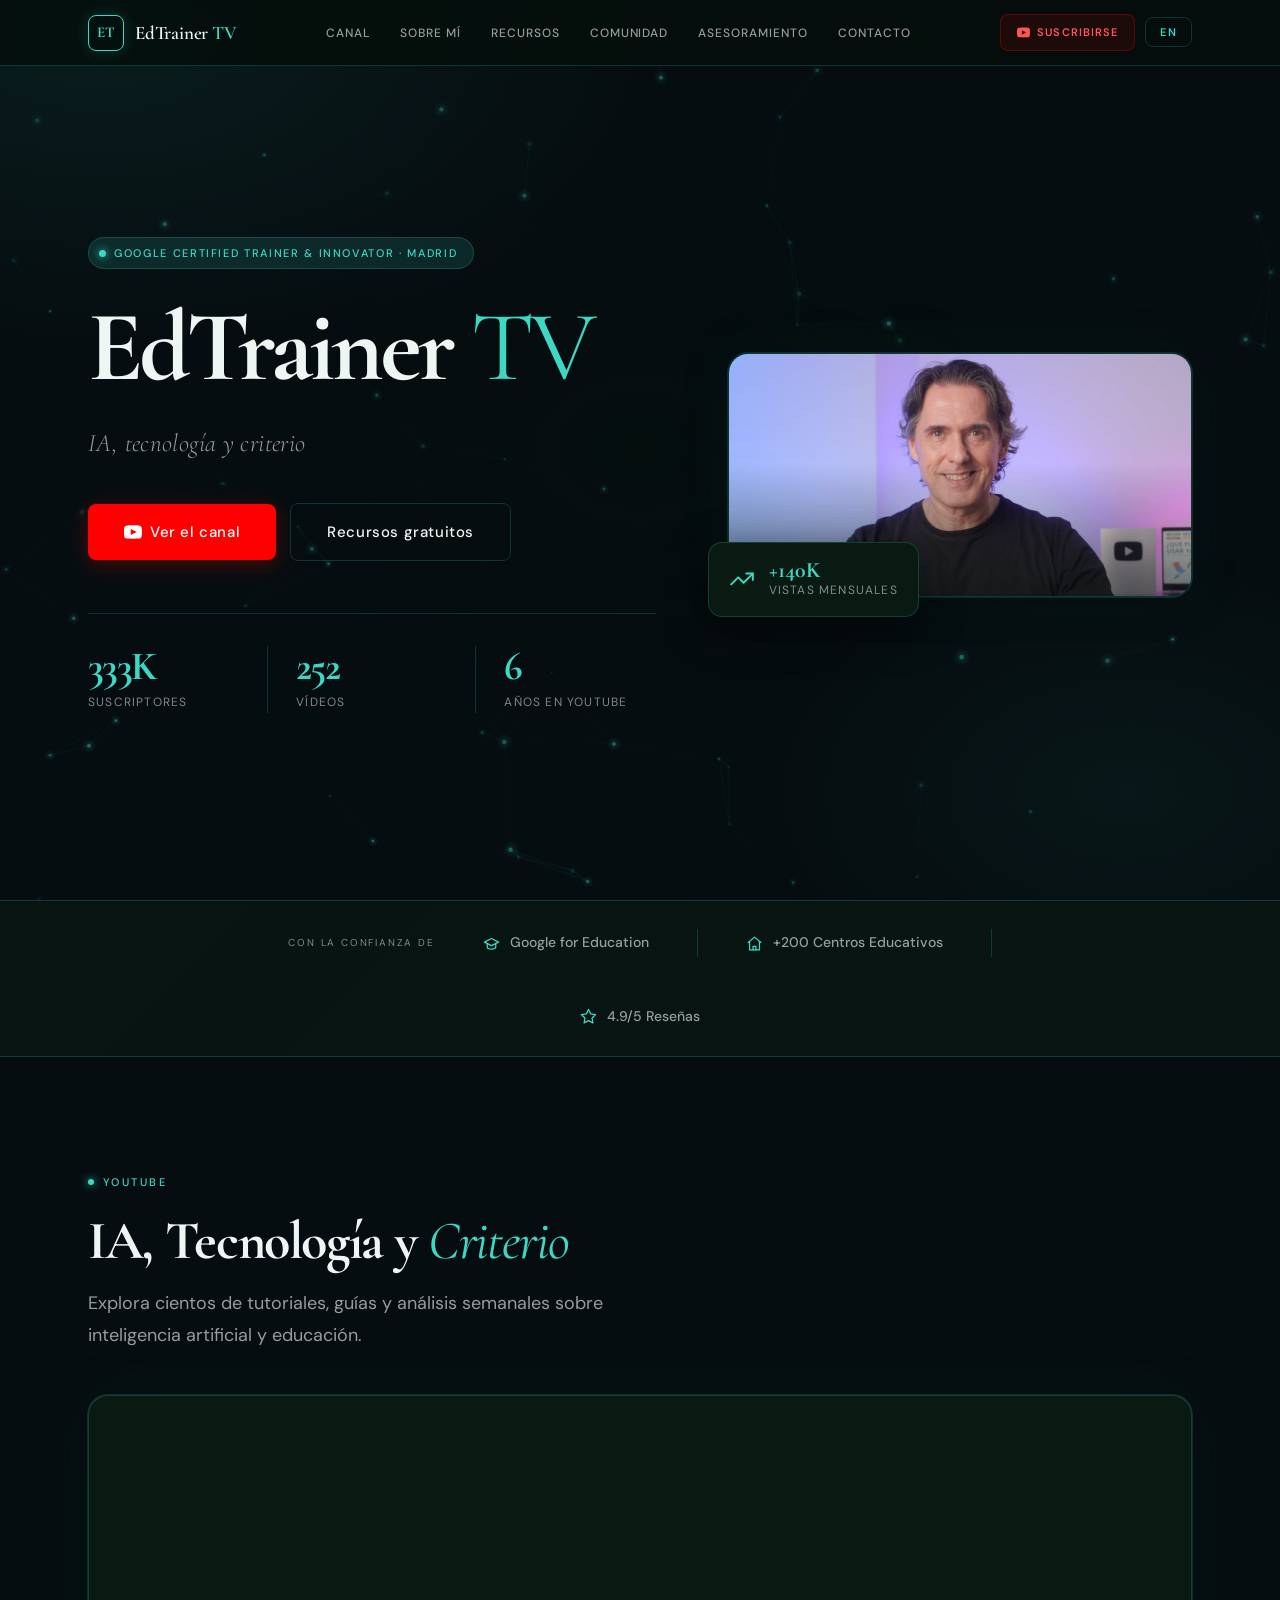
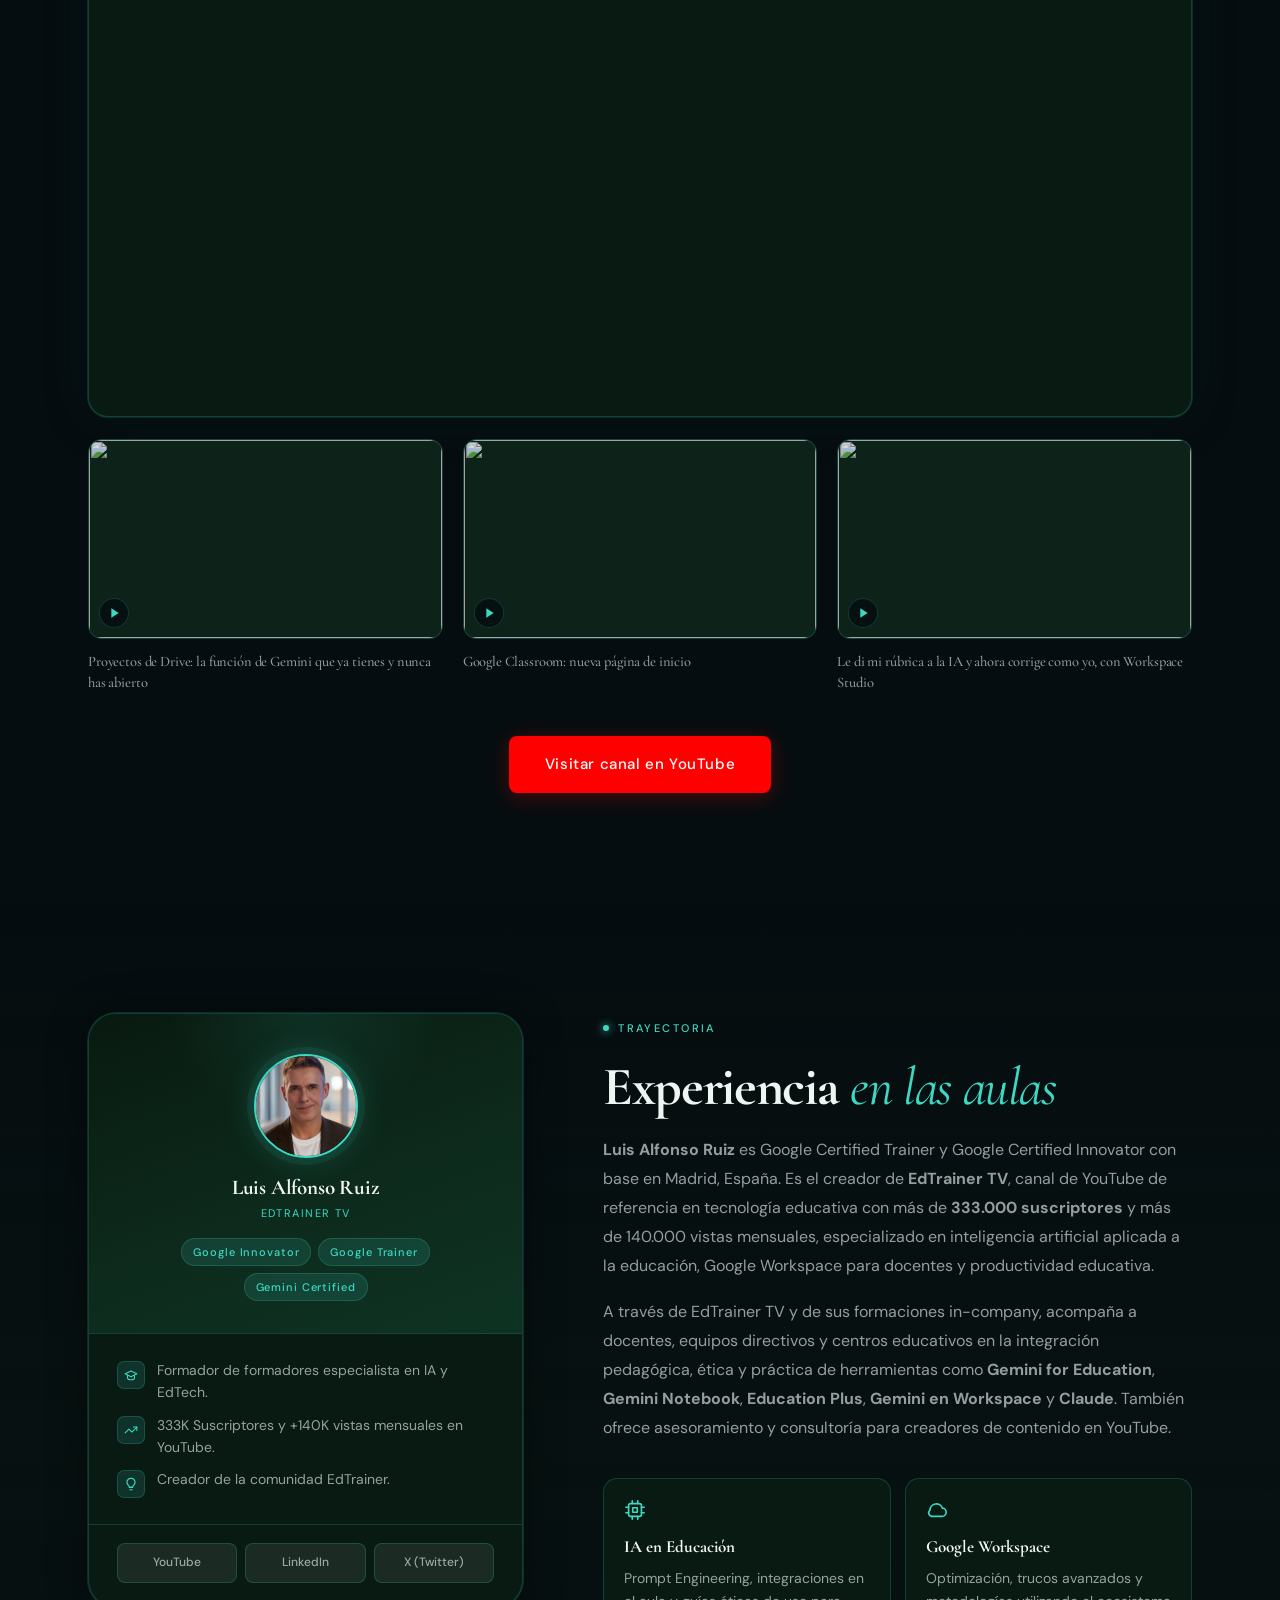
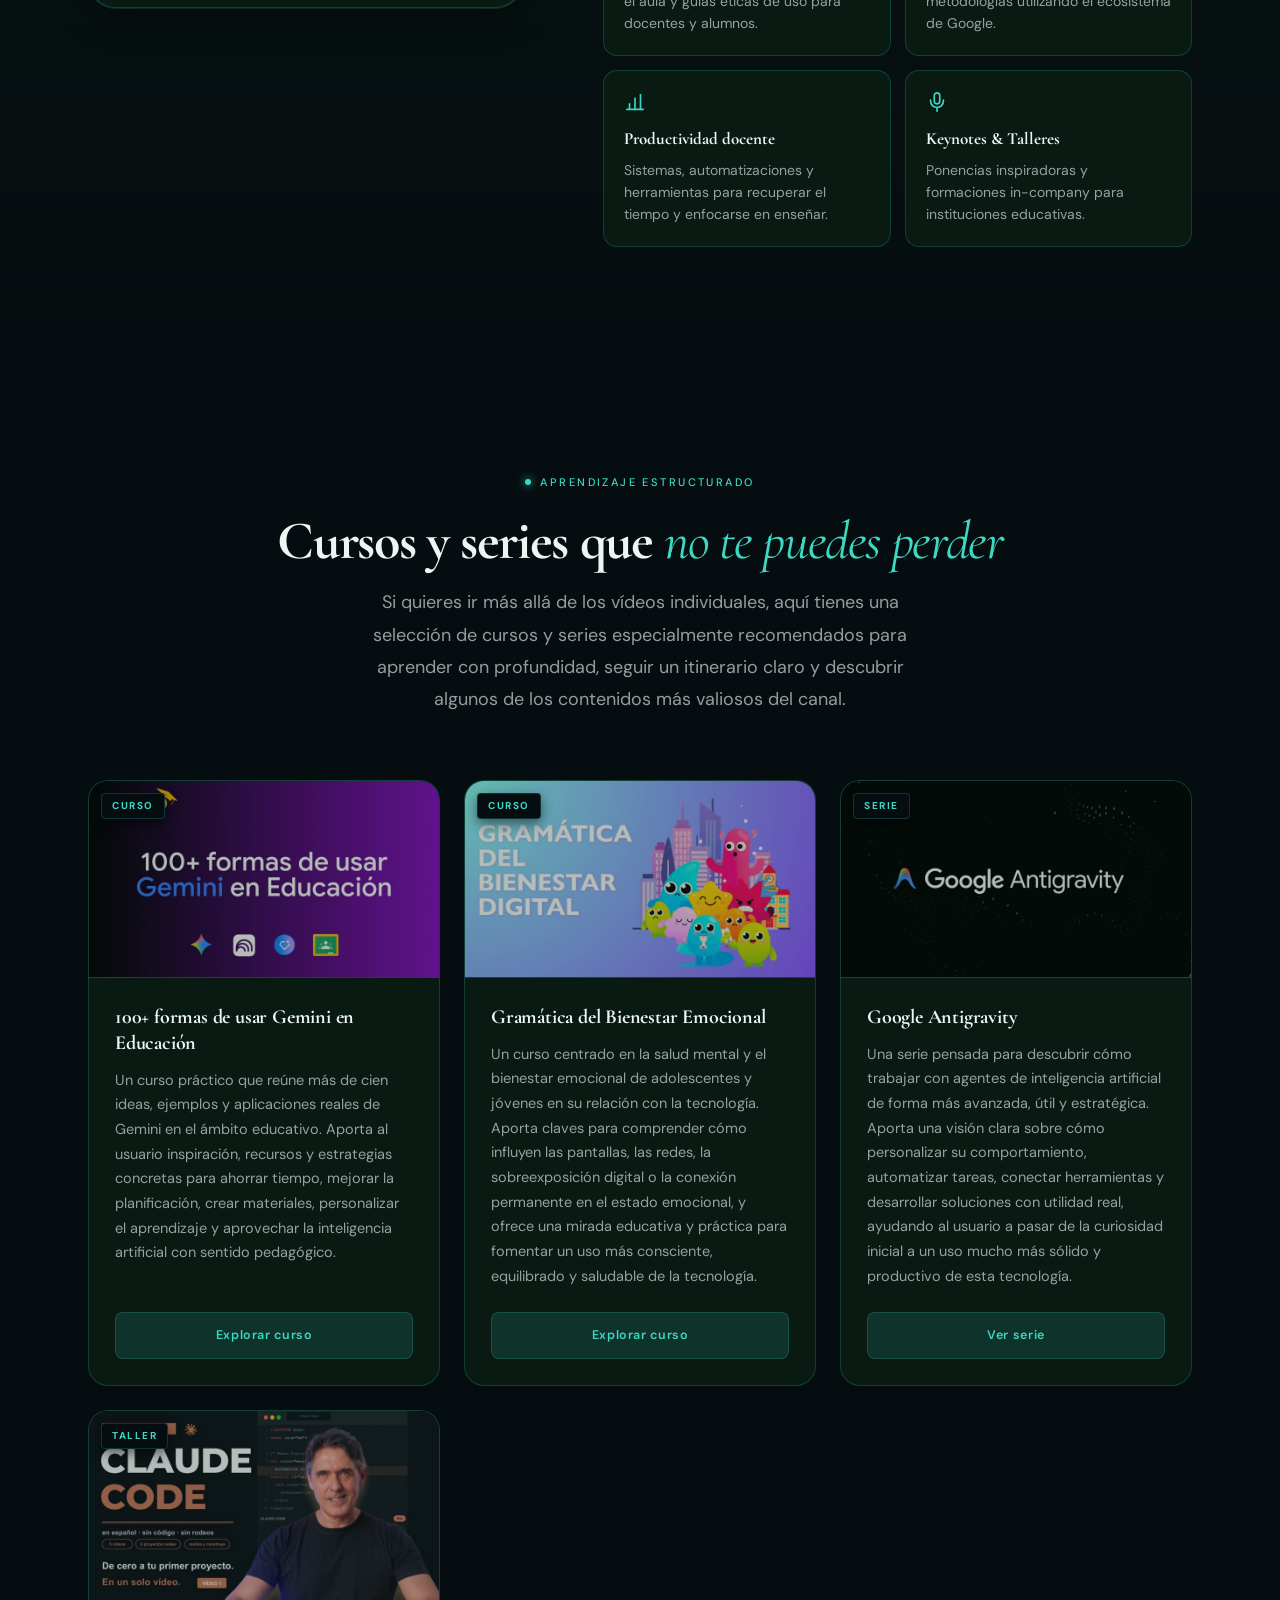
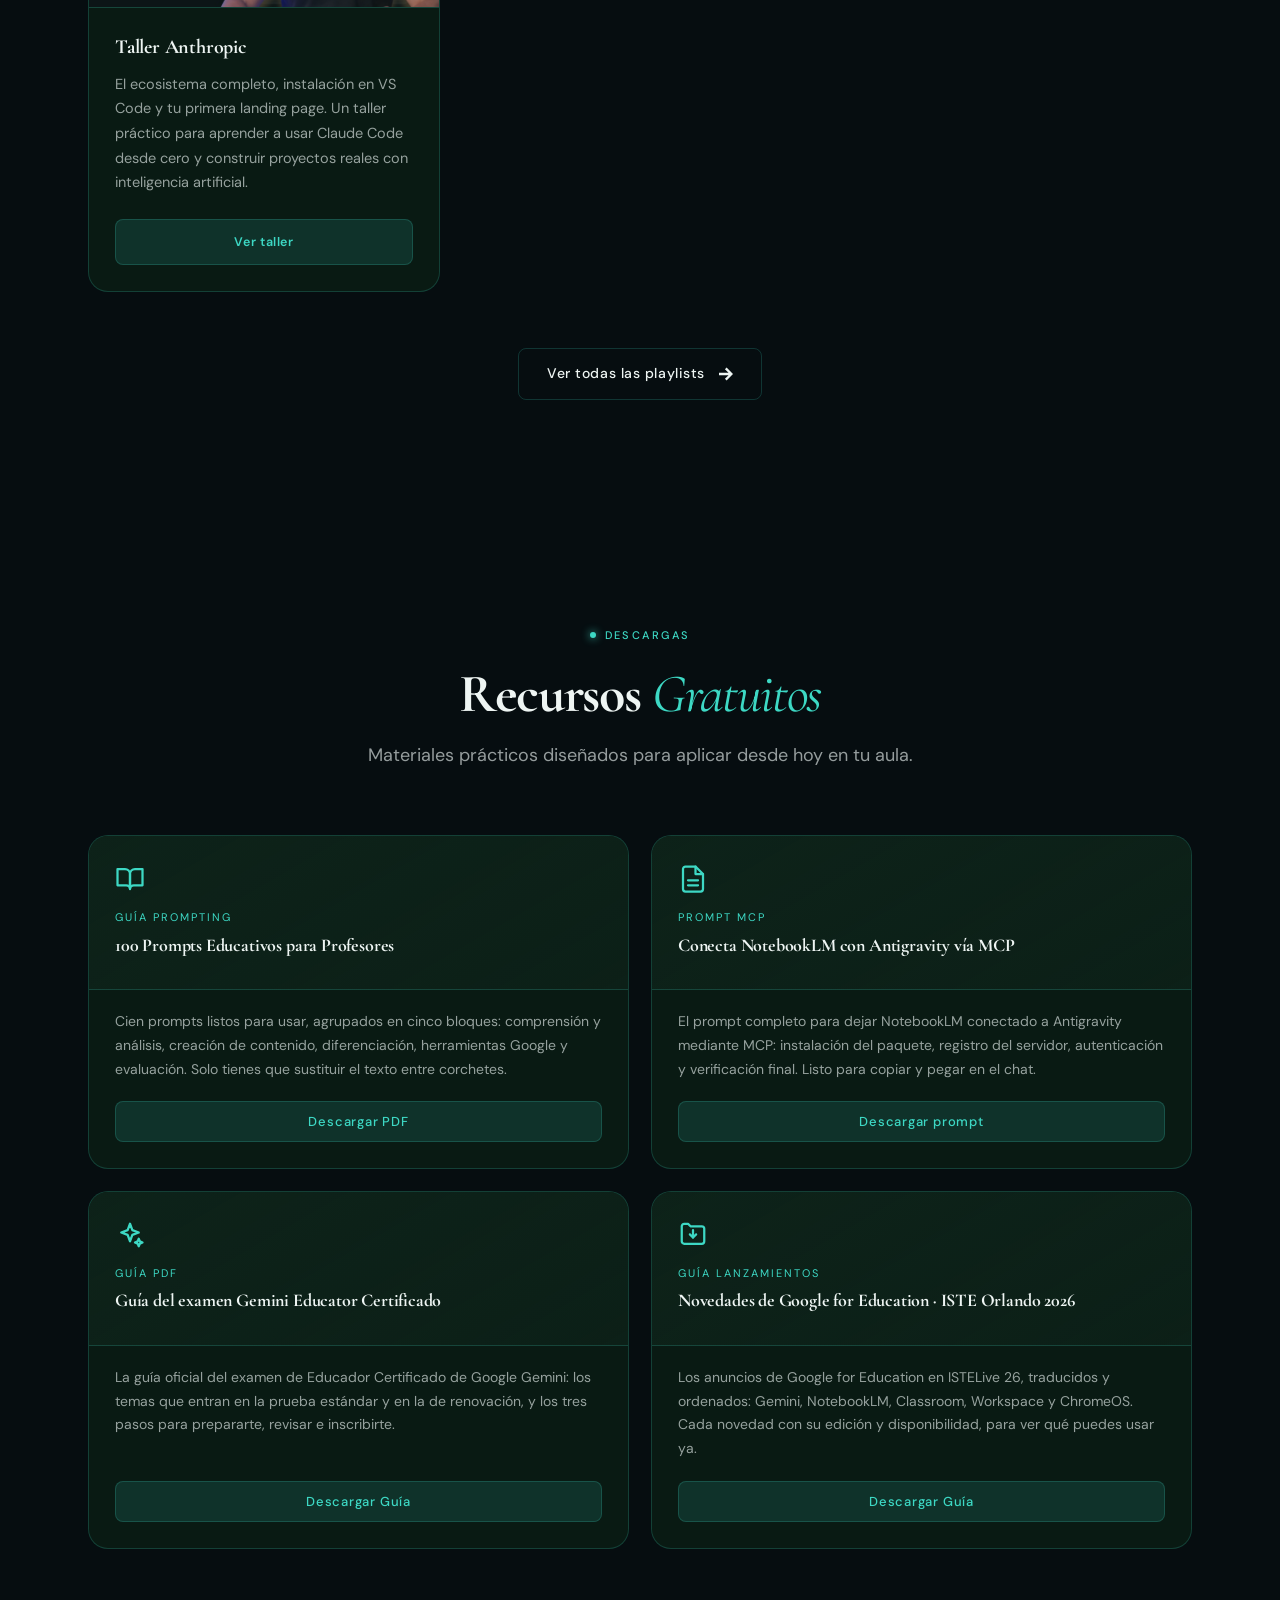
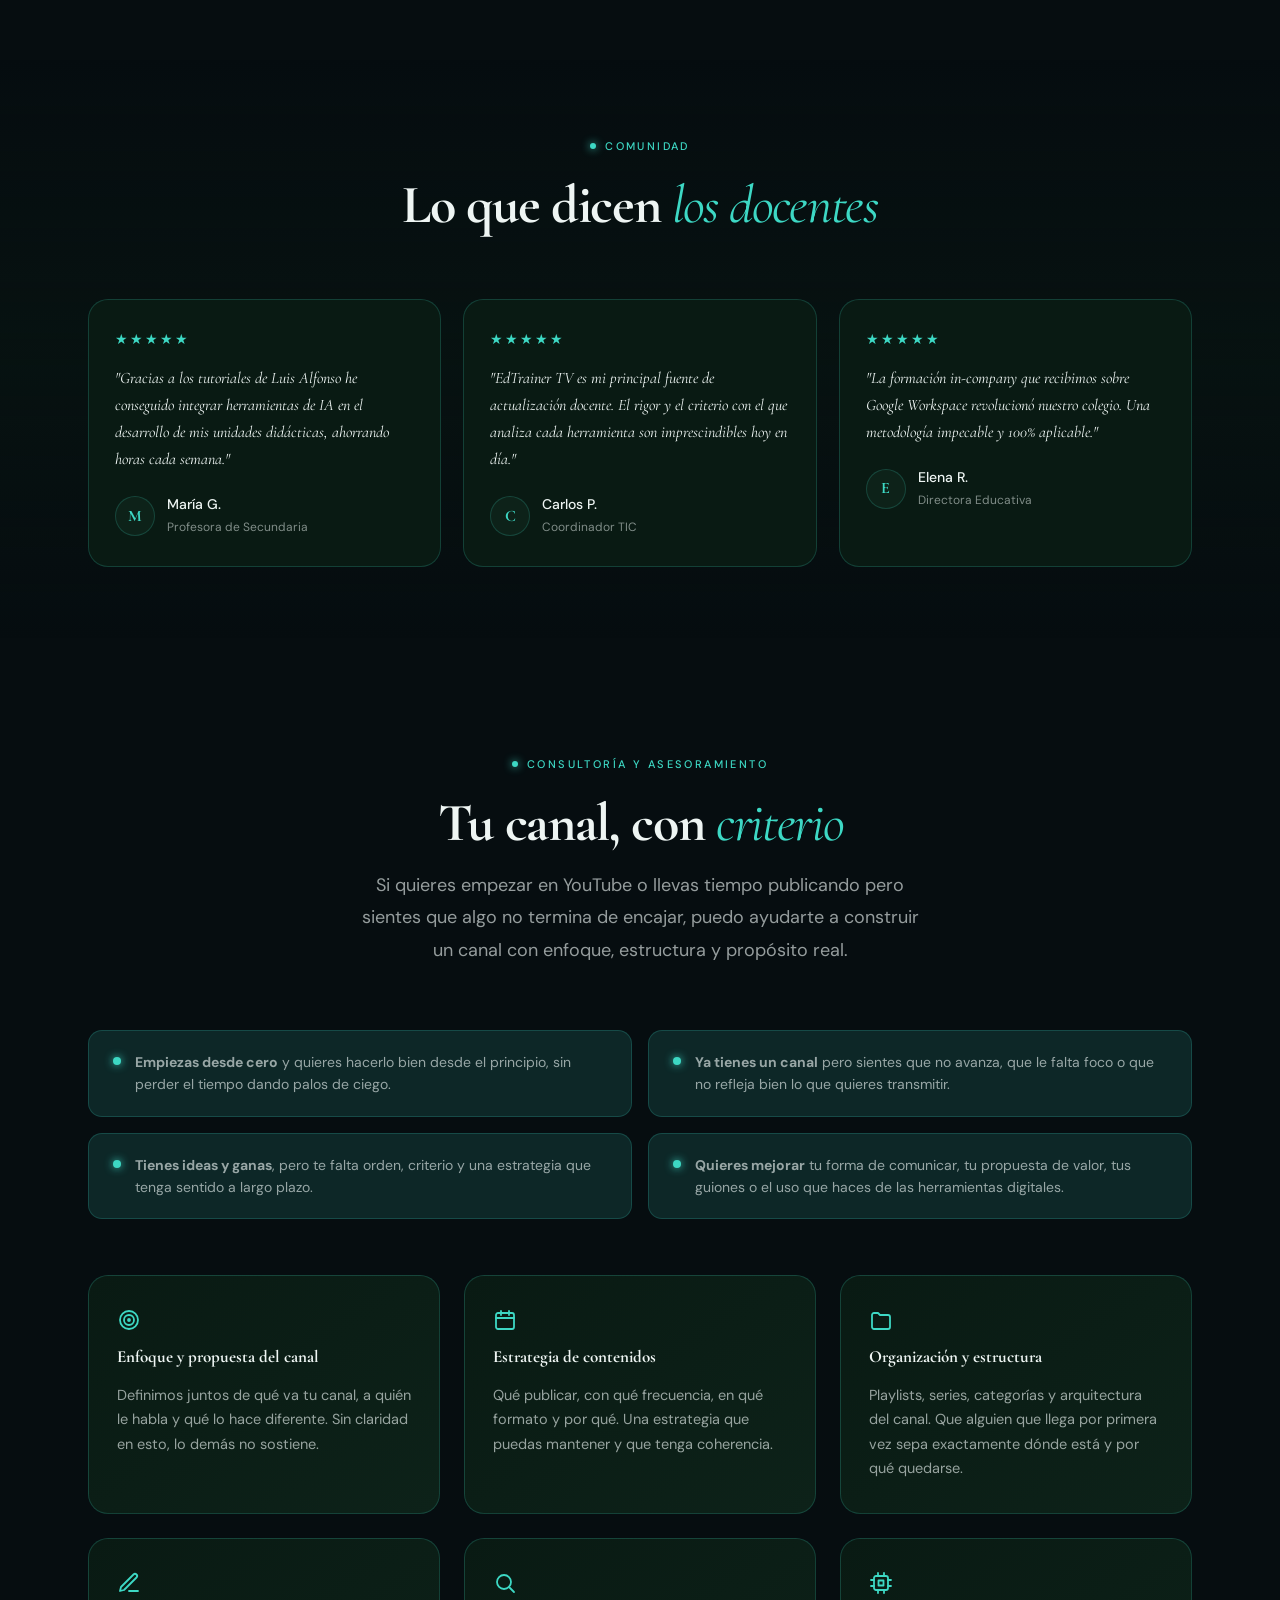
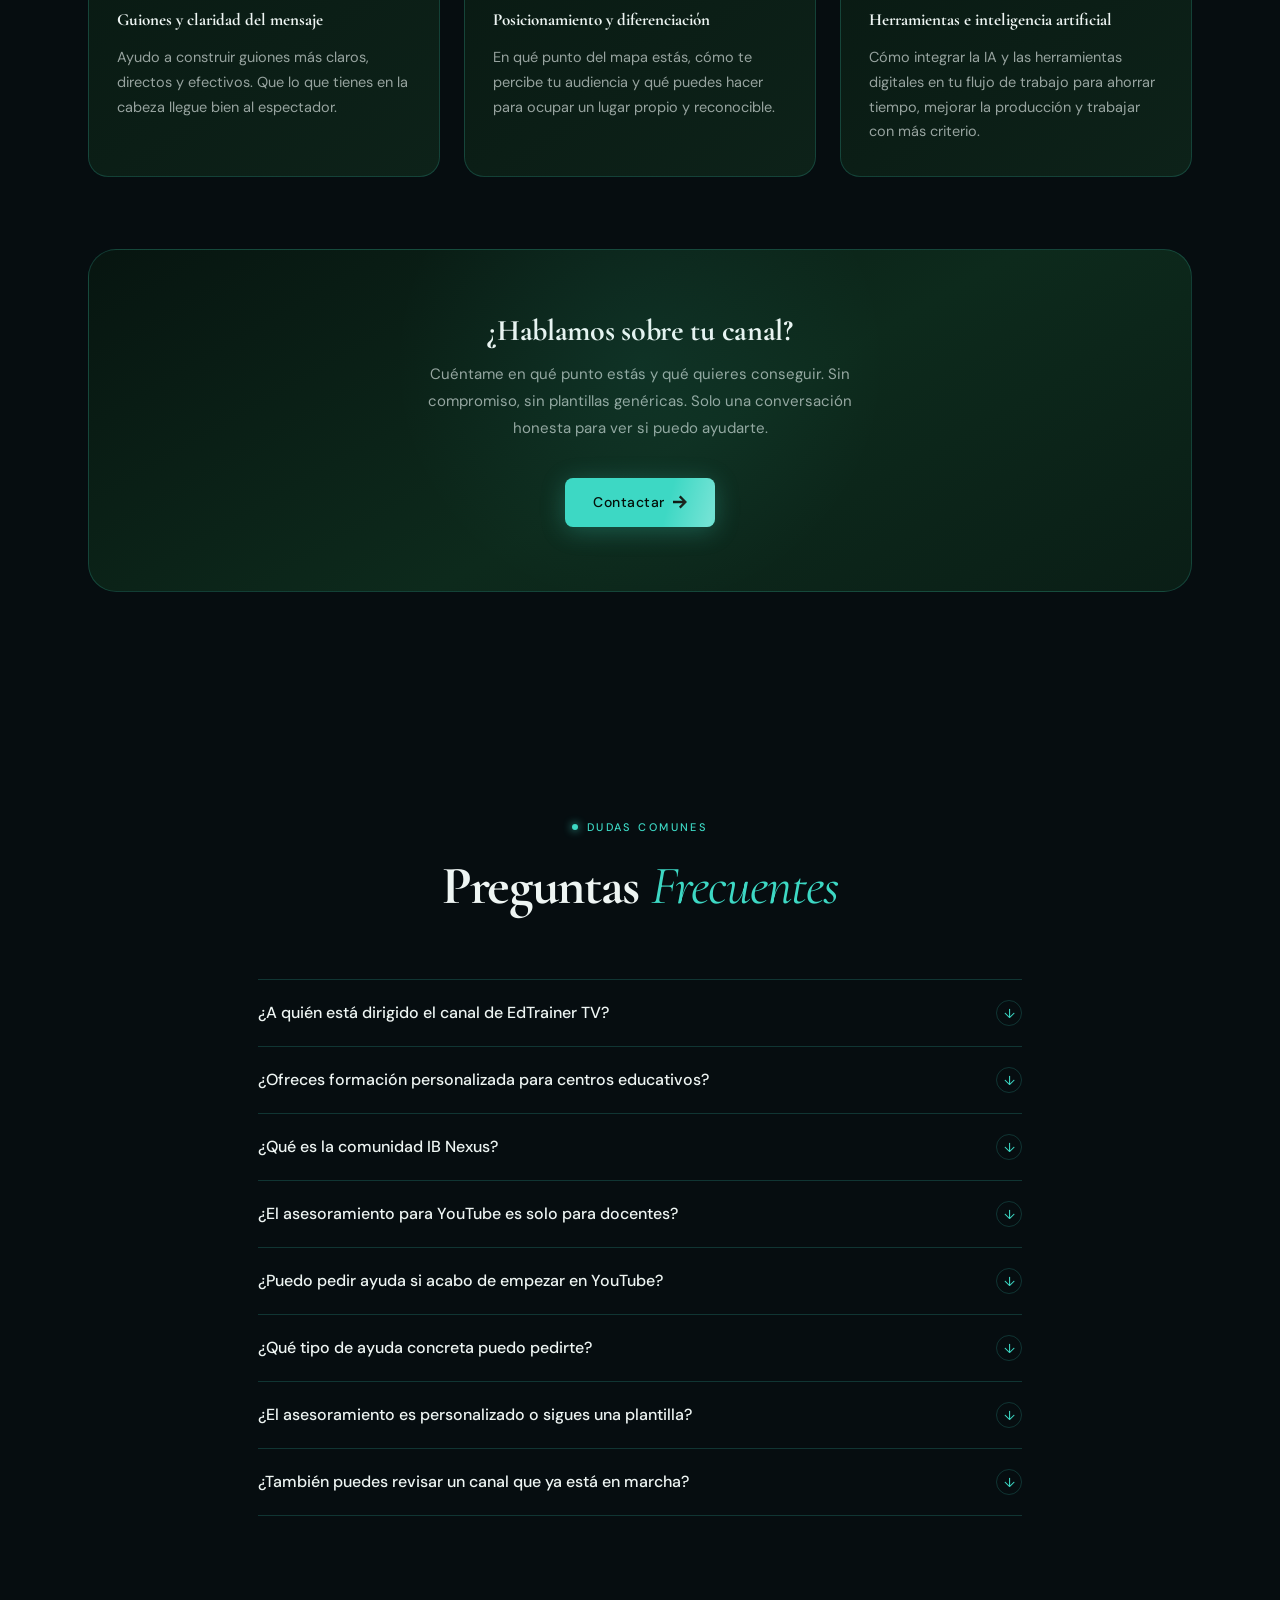
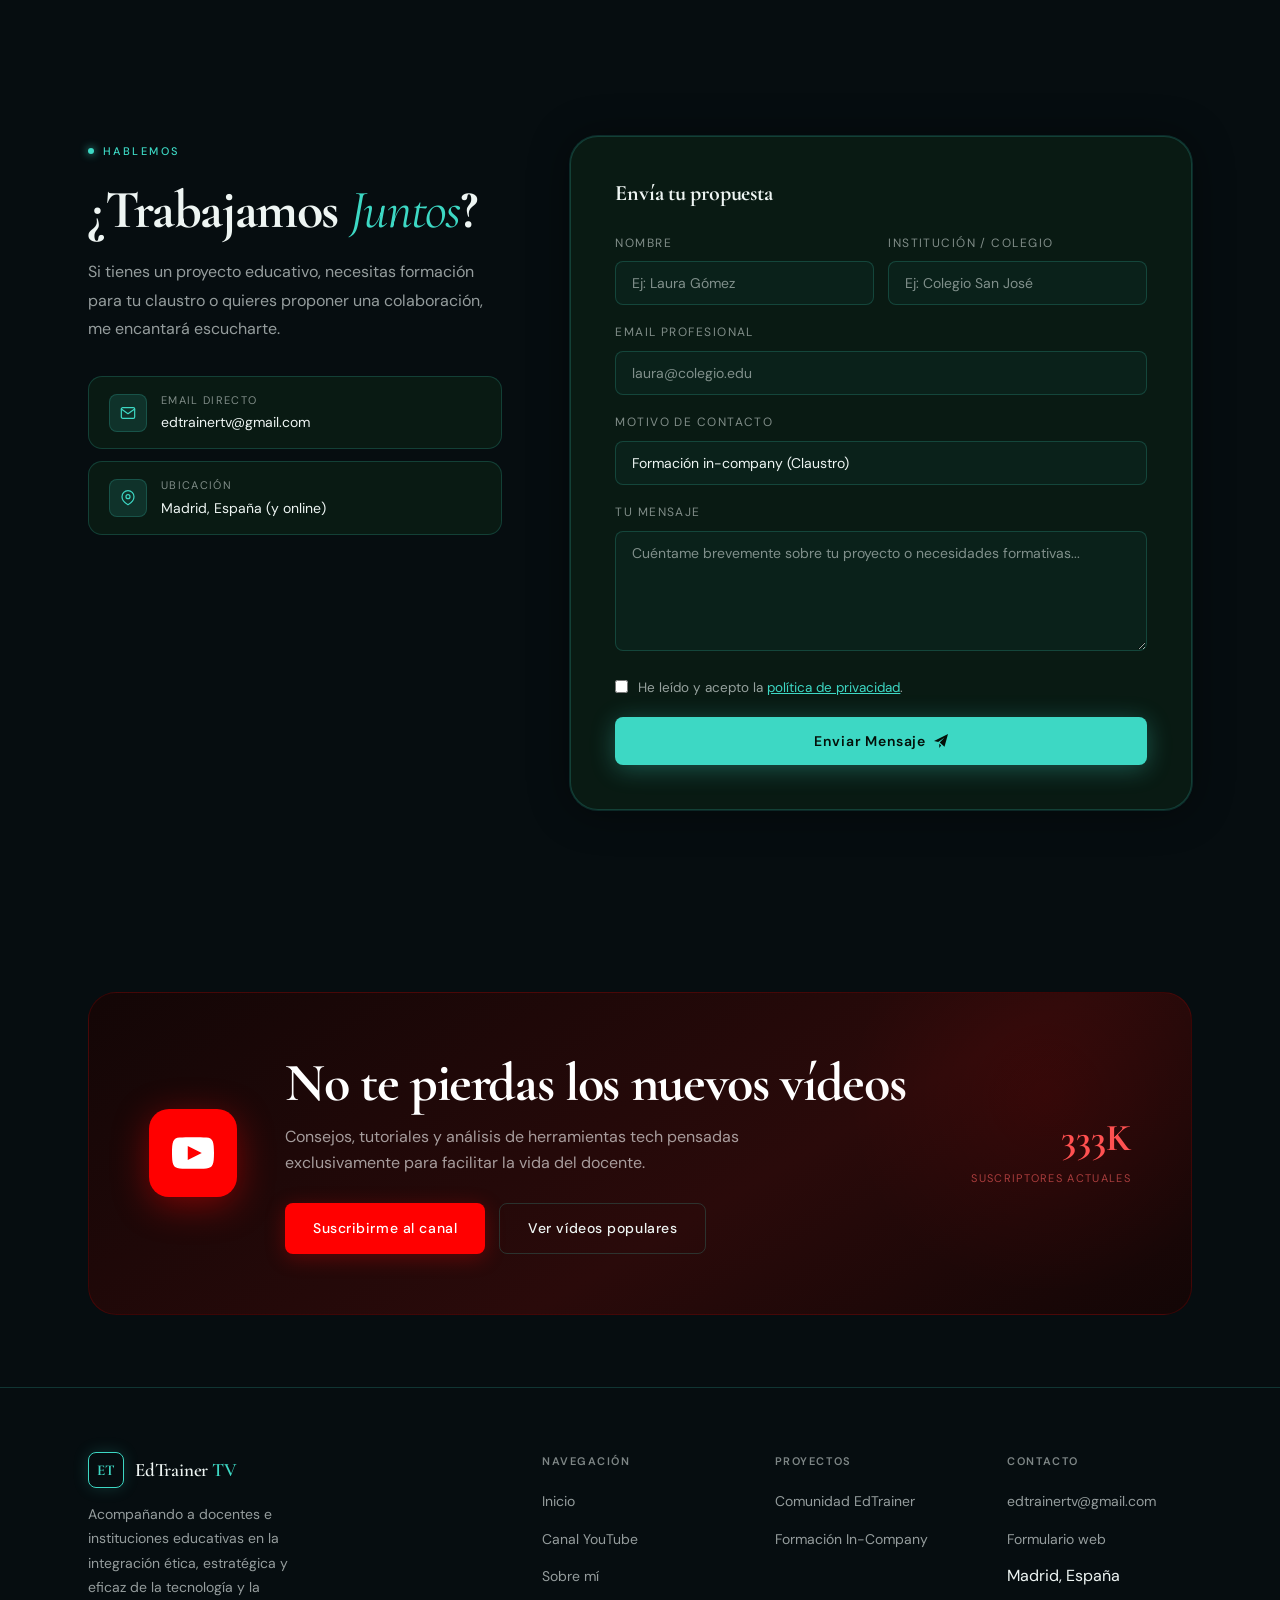
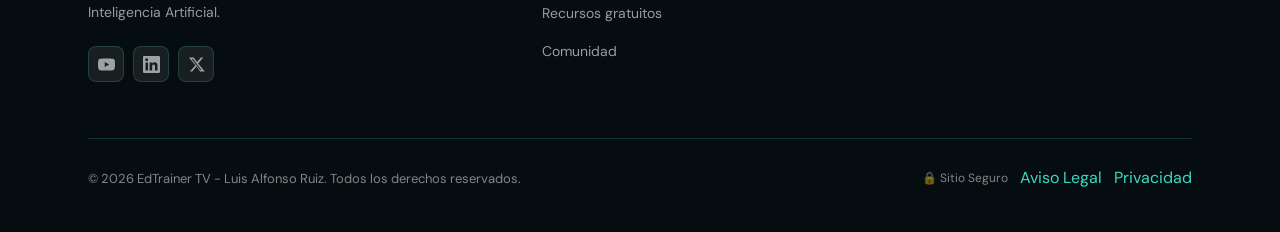
==== commit 81d65c0b: "Actualiza las herramientas citadas en la biografia Sustituye Gemini, NotebookLM y Google Antigravity" ====
--- a/index.html
+++ b/index.html
@@ -1398,7 +1398,7 @@
         <span class="eyebrow"><div class="eyebrow-dot"></div>Trayectoria</span>
         <h2>Experiencia <em>en las aulas</em></h2>
         <p><strong>Luis Alfonso Ruiz</strong> es Google Certified Trainer y Google Certified Innovator con base en Madrid, España. Es el creador de <strong>EdTrainer TV</strong>, canal de YouTube de referencia en tecnología educativa con más de <strong>333.000 suscriptores</strong> y más de 140.000 vistas mensuales, especializado en inteligencia artificial aplicada a la educación, Google Workspace para docentes y productividad educativa.</p>
-        <p>A través de EdTrainer TV y de sus formaciones in-company, acompaña a docentes, equipos directivos y centros educativos en la integración pedagógica, ética y práctica de herramientas como <strong>Gemini</strong>, <strong>NotebookLM</strong>, <strong>Google Antigravity</strong> y la inteligencia artificial generativa en el aula. También ofrece asesoramiento y consultoría para creadores de contenido en YouTube.</p>
+        <p>A través de EdTrainer TV y de sus formaciones in-company, acompaña a docentes, equipos directivos y centros educativos en la integración pedagógica, ética y práctica de herramientas como <strong>Gemini for Education</strong>, <strong>Gemini Notebook</strong>, <strong>Education Plus</strong>, <strong>Gemini en Workspace</strong> y <strong>Claude</strong>. También ofrece asesoramiento y consultoría para creadores de contenido en YouTube.</p>
         
         <div class="areas-grid">
           <div class="area-card">
@@ -2169,7 +2169,7 @@
       canalH2:'IA, Tecnología y <em>Criterio</em>', canalLead:'Explora cientos de tutoriales, guías y análisis semanales sobre inteligencia artificial y educación.', canalFooterBtn:'Visitar canal en YouTube',
       sobreEyebrow:'<div class="eyebrow-dot"></div>Trayectoria', sobreH2:'Experiencia <em>en las aulas</em>',
       sobreP1:'<strong>Luis Alfonso Ruiz</strong> es Google Certified Trainer y Google Certified Innovator con base en Madrid, España. Es el creador de <strong>EdTrainer TV</strong>, canal de YouTube de referencia en tecnología educativa con más de <strong>333.000 suscriptores</strong> y más de 140.000 vistas mensuales, especializado en inteligencia artificial aplicada a la educación, Google Workspace para docentes y productividad educativa.',
-      sobreP2:'A través de EdTrainer TV y de sus formaciones in-company, acompaña a docentes, equipos directivos y centros educativos en la integración pedagógica, ética y práctica de herramientas como <strong>Gemini</strong>, <strong>NotebookLM</strong>, <strong>Google Antigravity</strong> y la inteligencia artificial generativa en el aula. También ofrece asesoramiento y consultoría para creadores de contenido en YouTube.',
+      sobreP2:'A través de EdTrainer TV y de sus formaciones in-company, acompaña a docentes, equipos directivos y centros educativos en la integración pedagógica, ética y práctica de herramientas como <strong>Gemini for Education</strong>, <strong>Gemini Notebook</strong>, <strong>Education Plus</strong>, <strong>Gemini en Workspace</strong> y <strong>Claude</strong>. También ofrece asesoramiento y consultoría para creadores de contenido en YouTube.',
       areaIaTitle:'IA en Educación', areaIaDesc:'Prompt Engineering, integraciones en el aula y guías éticas de uso para docentes y alumnos.',
       areaGwsTitle:'Google Workspace', areaGwsDesc:'Optimización, trucos avanzados y metodologías utilizando el ecosistema de Google.',
       areaProdTitle:'Productividad docente', areaProdDesc:'Sistemas, automatizaciones y herramientas para recuperar el tiempo y enfocarse en enseñar.',
@@ -2222,7 +2222,7 @@
       canalH2:'AI, Technology and <em>Insight</em>', canalLead:'Explore hundreds of tutorials, guides and weekly analyses on artificial intelligence and education.', canalFooterBtn:'Visit YouTube channel',
       sobreEyebrow:'<div class="eyebrow-dot"></div>Background', sobreH2:'Experience <em>in the classroom</em>',
       sobreP1:'<strong>Luis Alfonso Ruiz</strong> is a Google Certified Trainer and Google Certified Innovator based in Madrid, Spain. He is the creator of <strong>EdTrainer TV</strong>, a leading YouTube channel in educational technology with more than <strong>333,000 subscribers</strong> and over 140,000 monthly views, specializing in AI applied to education, Google Workspace for teachers, and educational productivity.',
-      sobreP2:'Through EdTrainer TV and his in-company trainings, he guides teachers, management teams and schools in the pedagogical, ethical and practical integration of tools such as <strong>Gemini</strong>, <strong>NotebookLM</strong>, <strong>Google Antigravity</strong> and generative AI in the classroom. He also offers advice and consulting for YouTube content creators.',
+      sobreP2:'Through EdTrainer TV and his in-company trainings, he guides teachers, management teams and schools in the pedagogical, ethical and practical integration of tools such as <strong>Gemini for Education</strong>, <strong>Gemini Notebook</strong>, <strong>Education Plus</strong>, <strong>Gemini in Workspace</strong> and <strong>Claude</strong>. He also offers advice and consulting for YouTube content creators.',
       areaIaTitle:'AI in Education', areaIaDesc:'Prompt Engineering, classroom integrations and ethical use guides for teachers and students.',
       areaGwsTitle:'Google Workspace', areaGwsDesc:'Optimization, advanced tips and methodologies using the Google ecosystem.',
       areaProdTitle:'Teacher Productivity', areaProdDesc:'Systems, automations and tools to reclaim time and focus on teaching.',
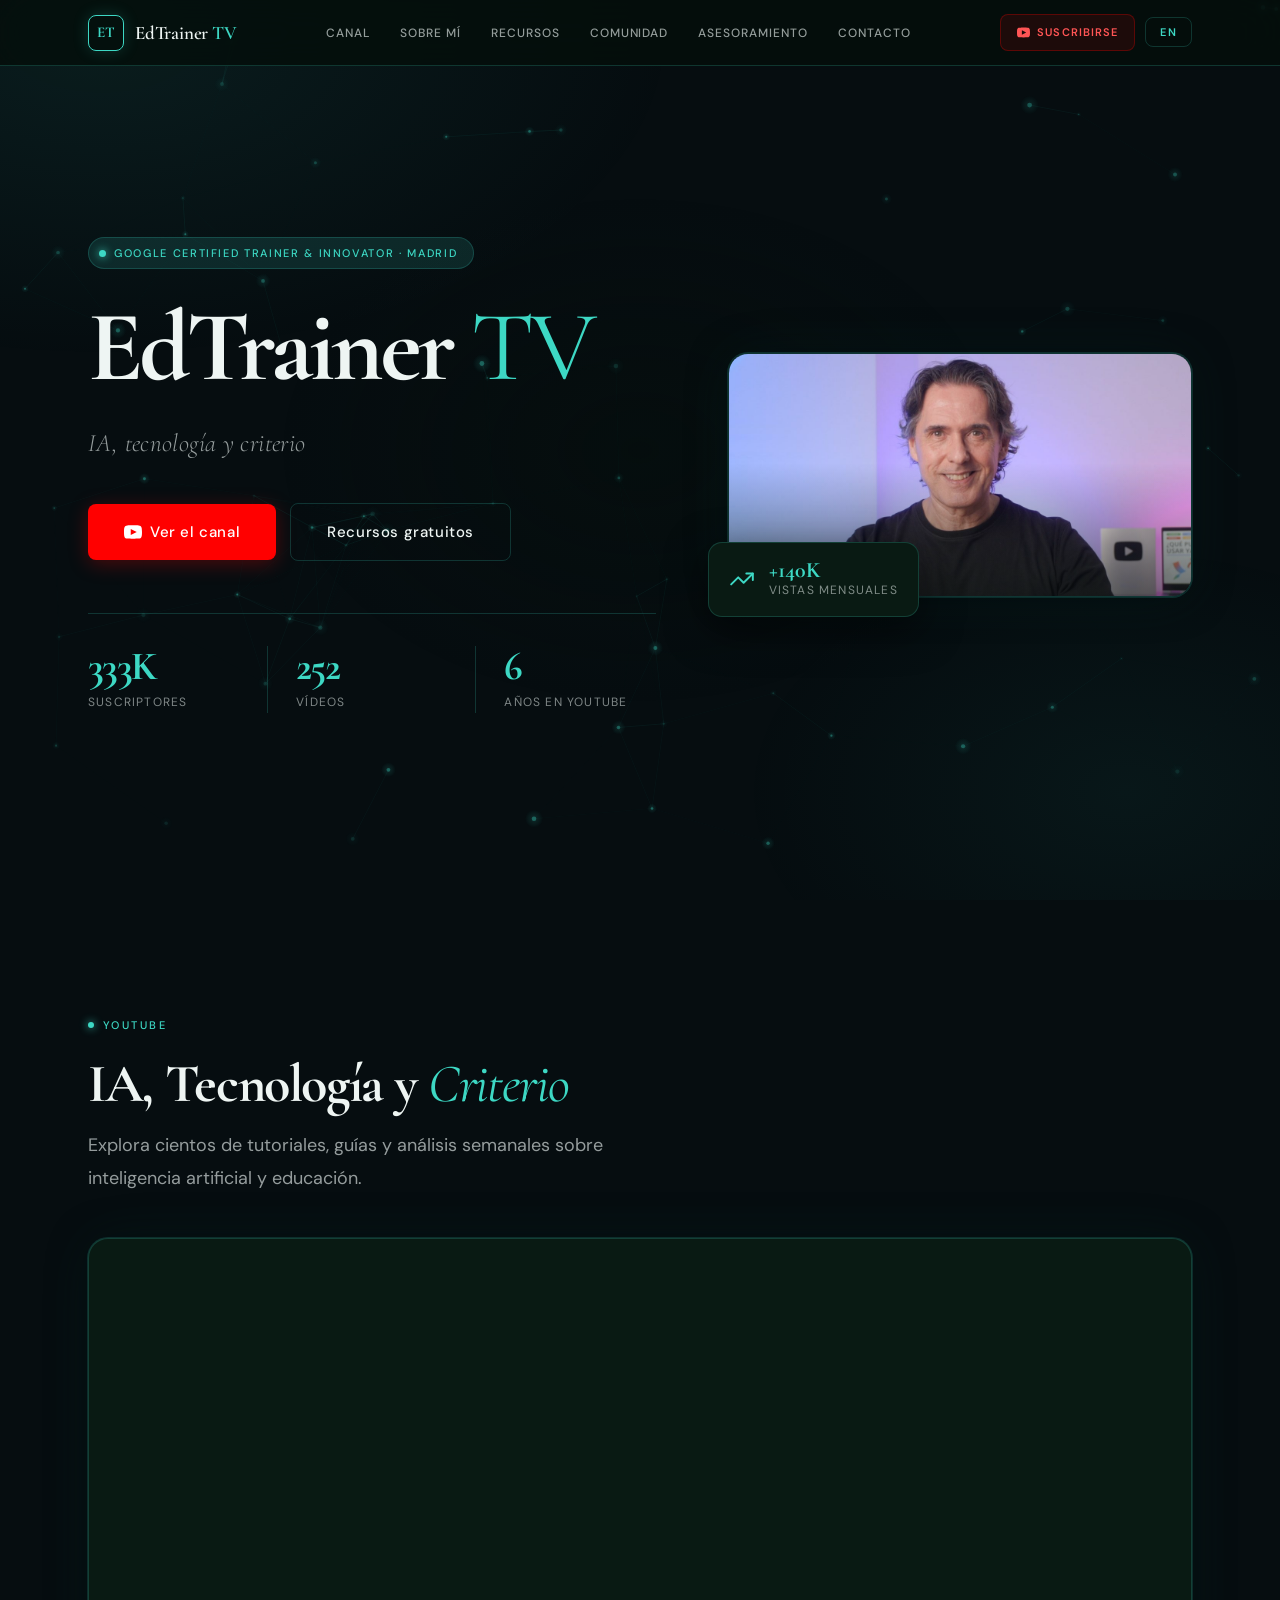
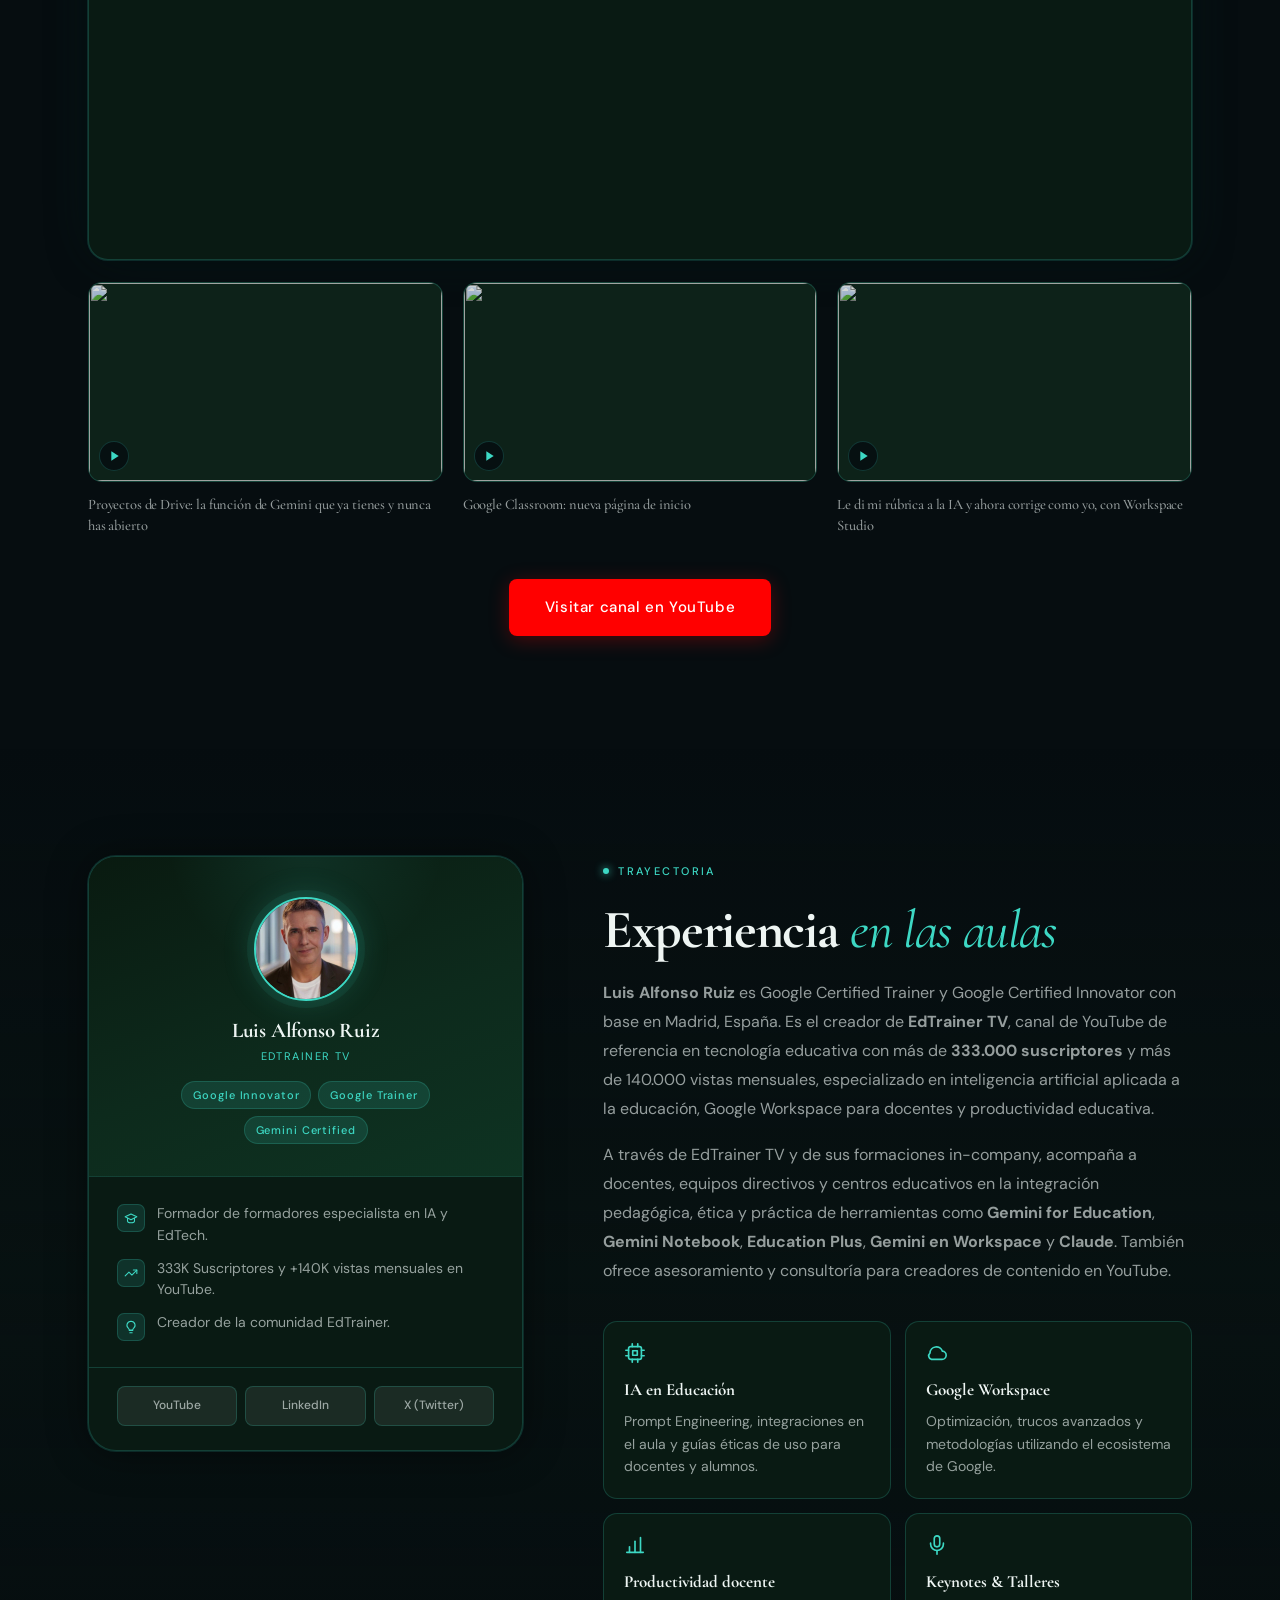
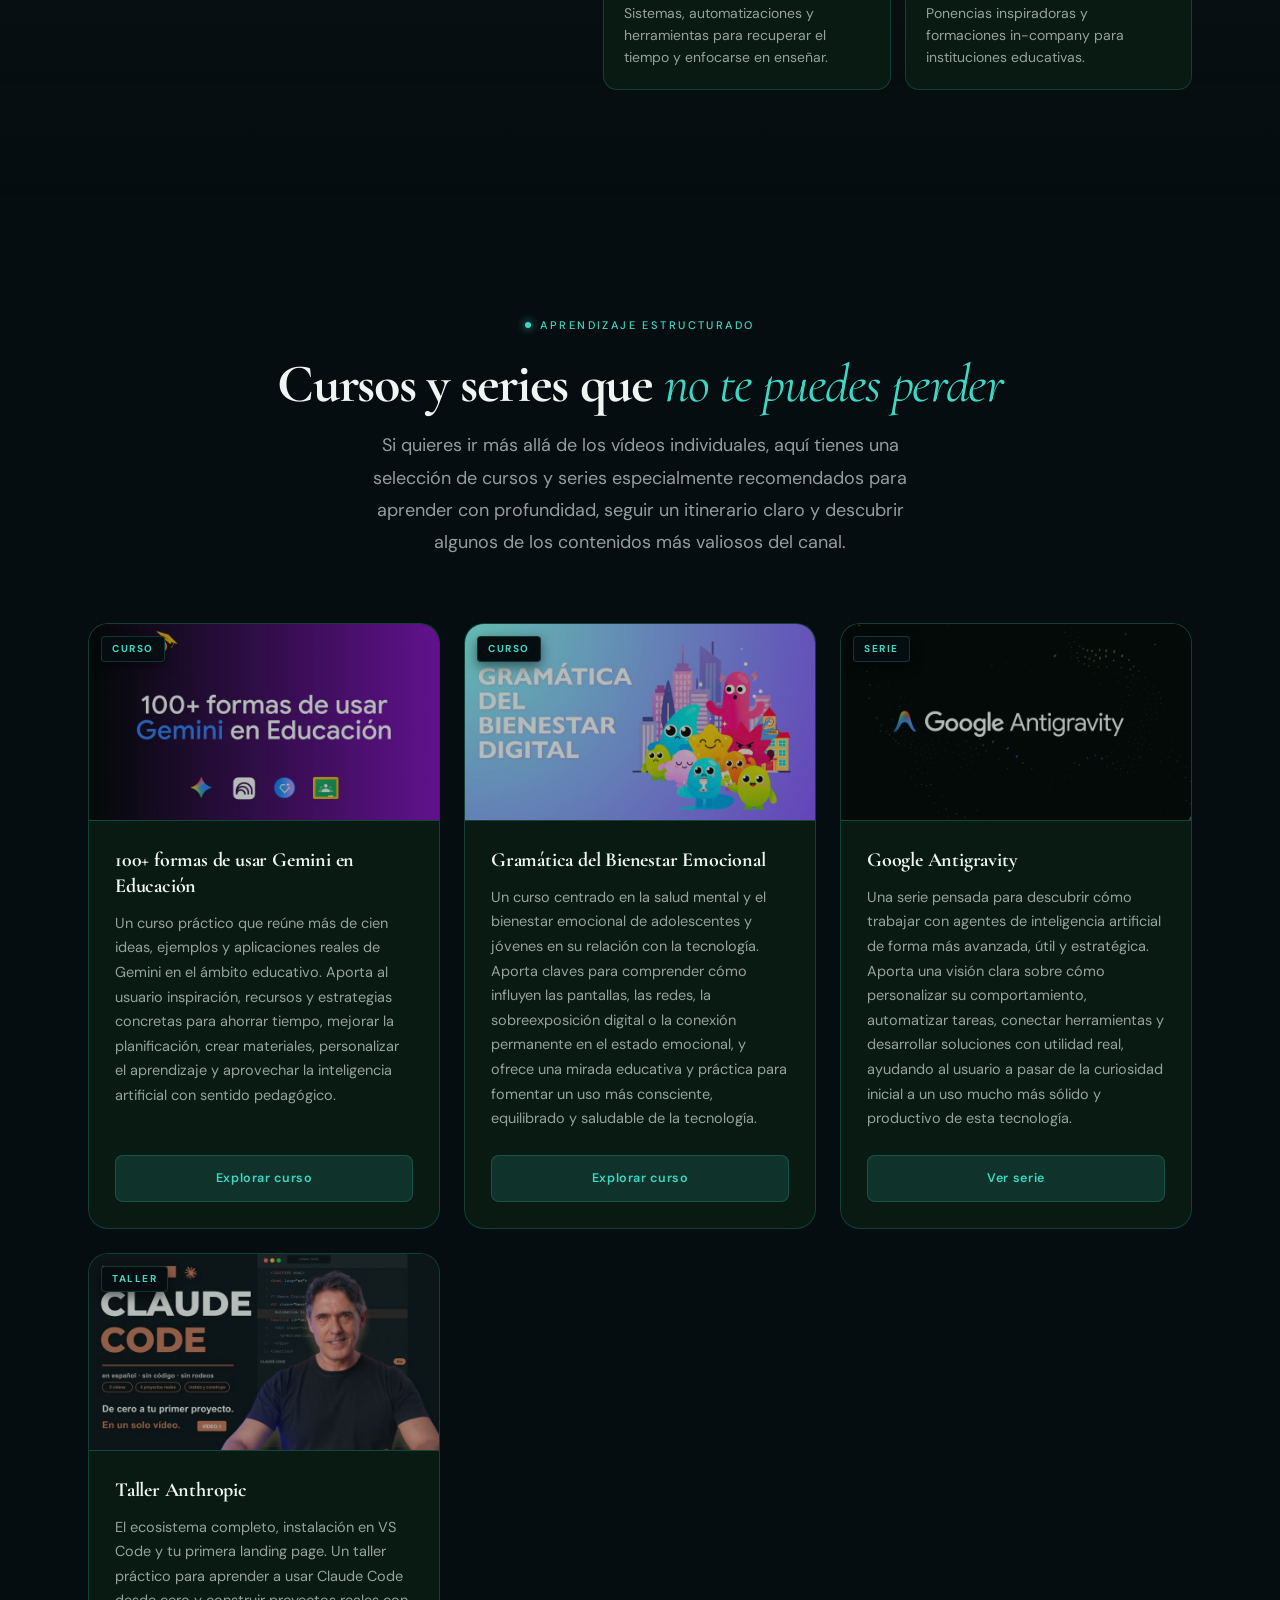
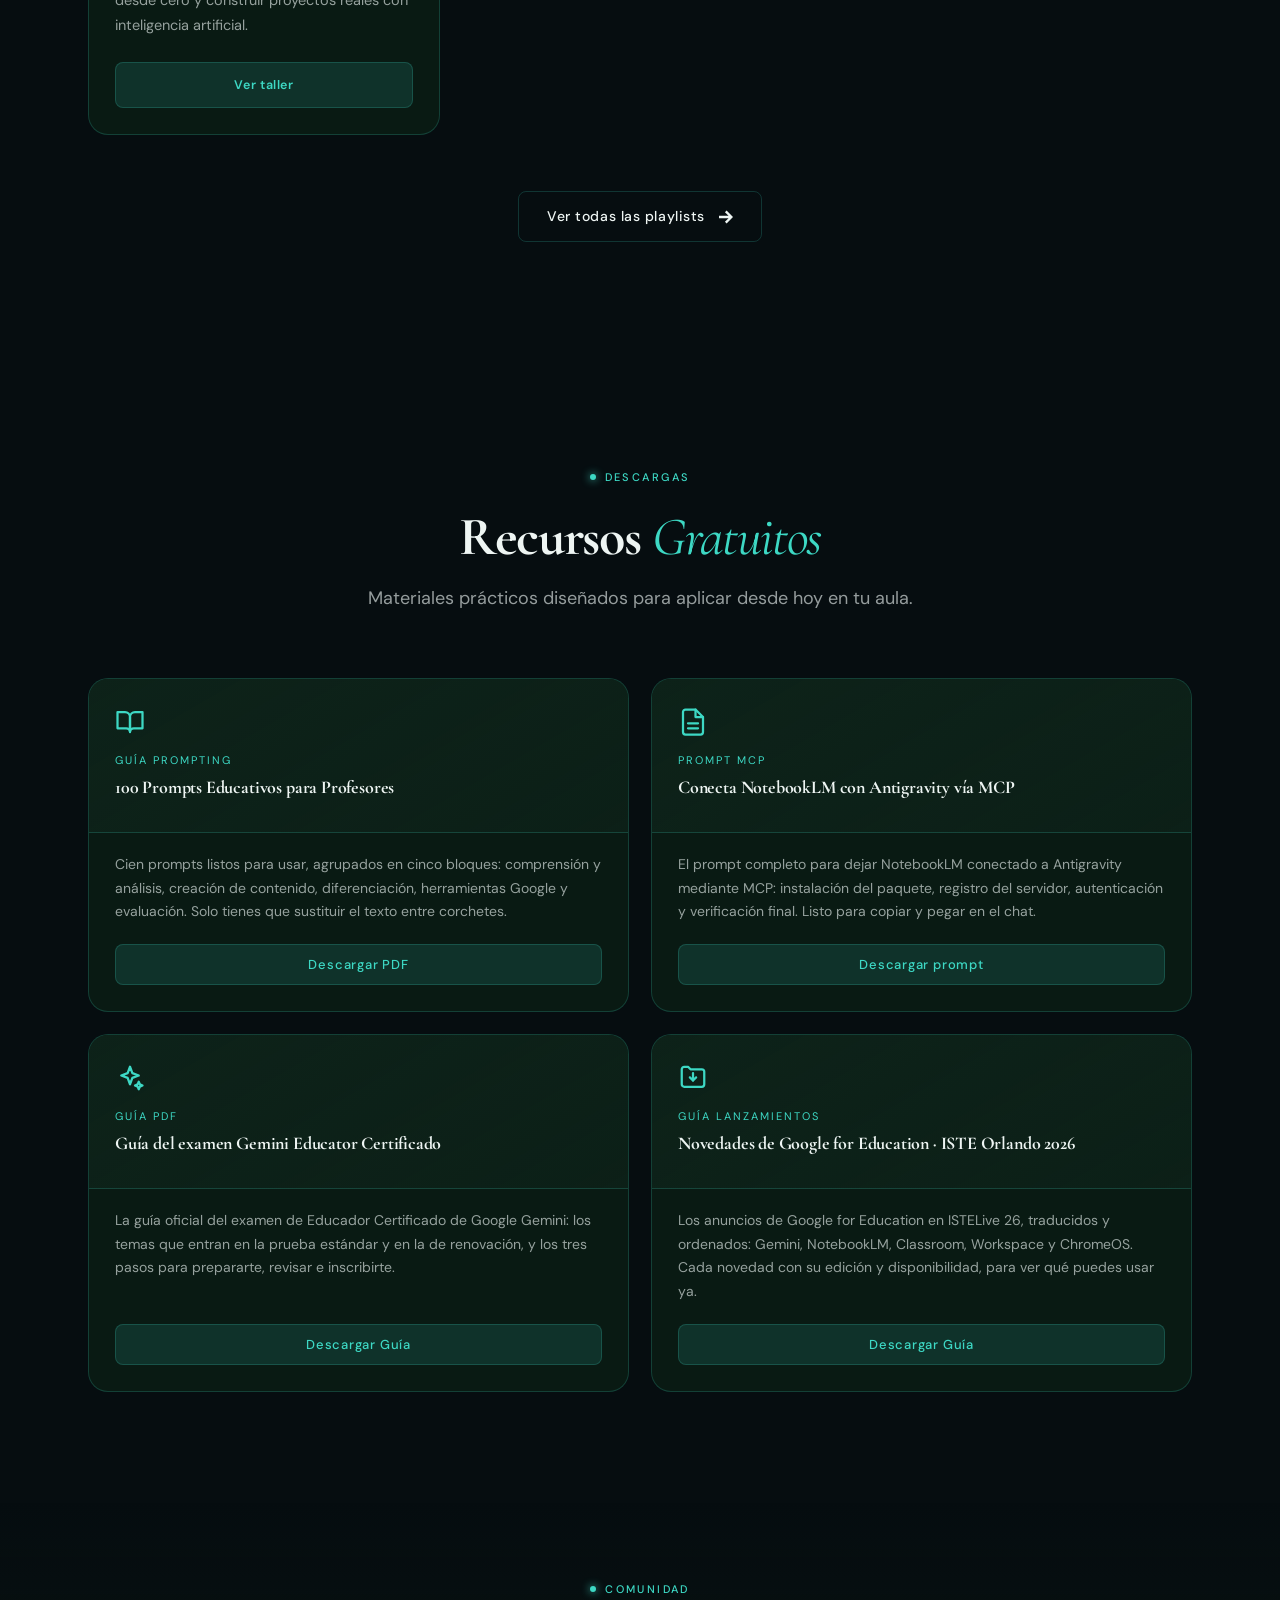
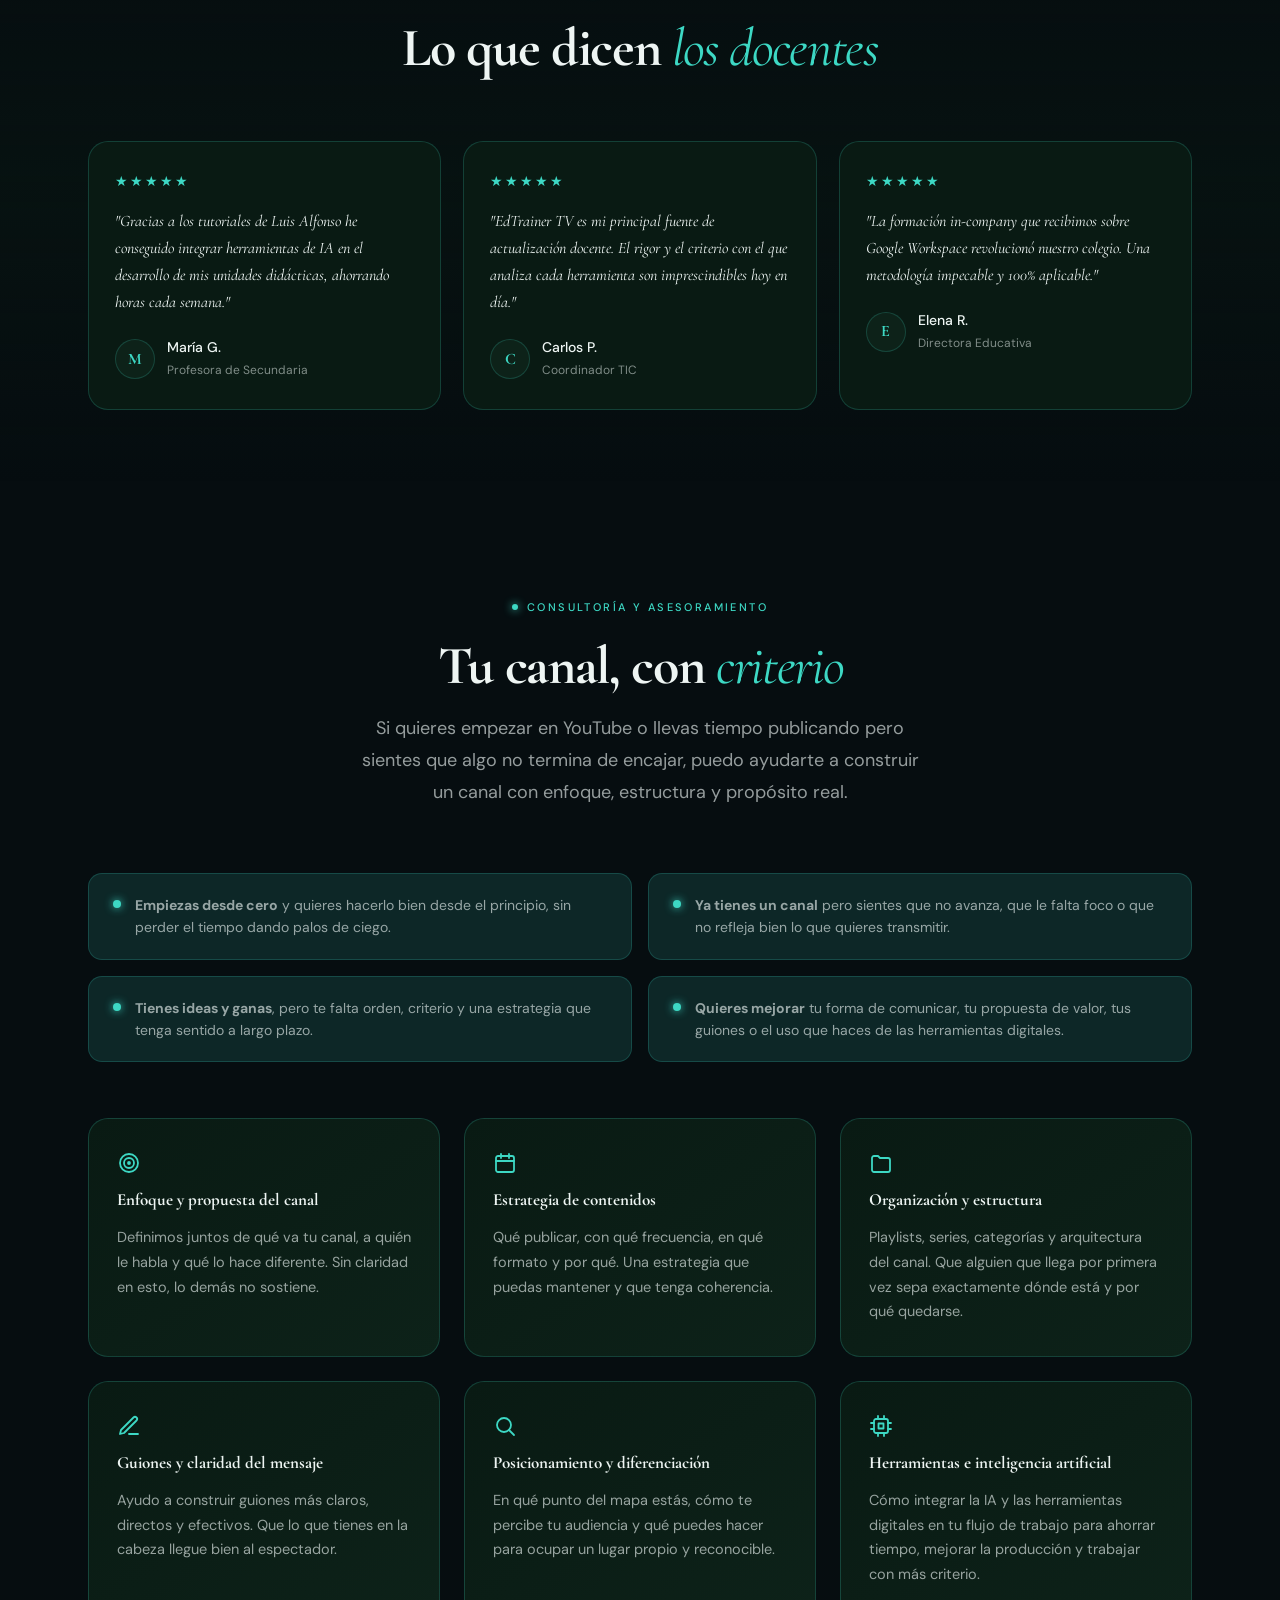
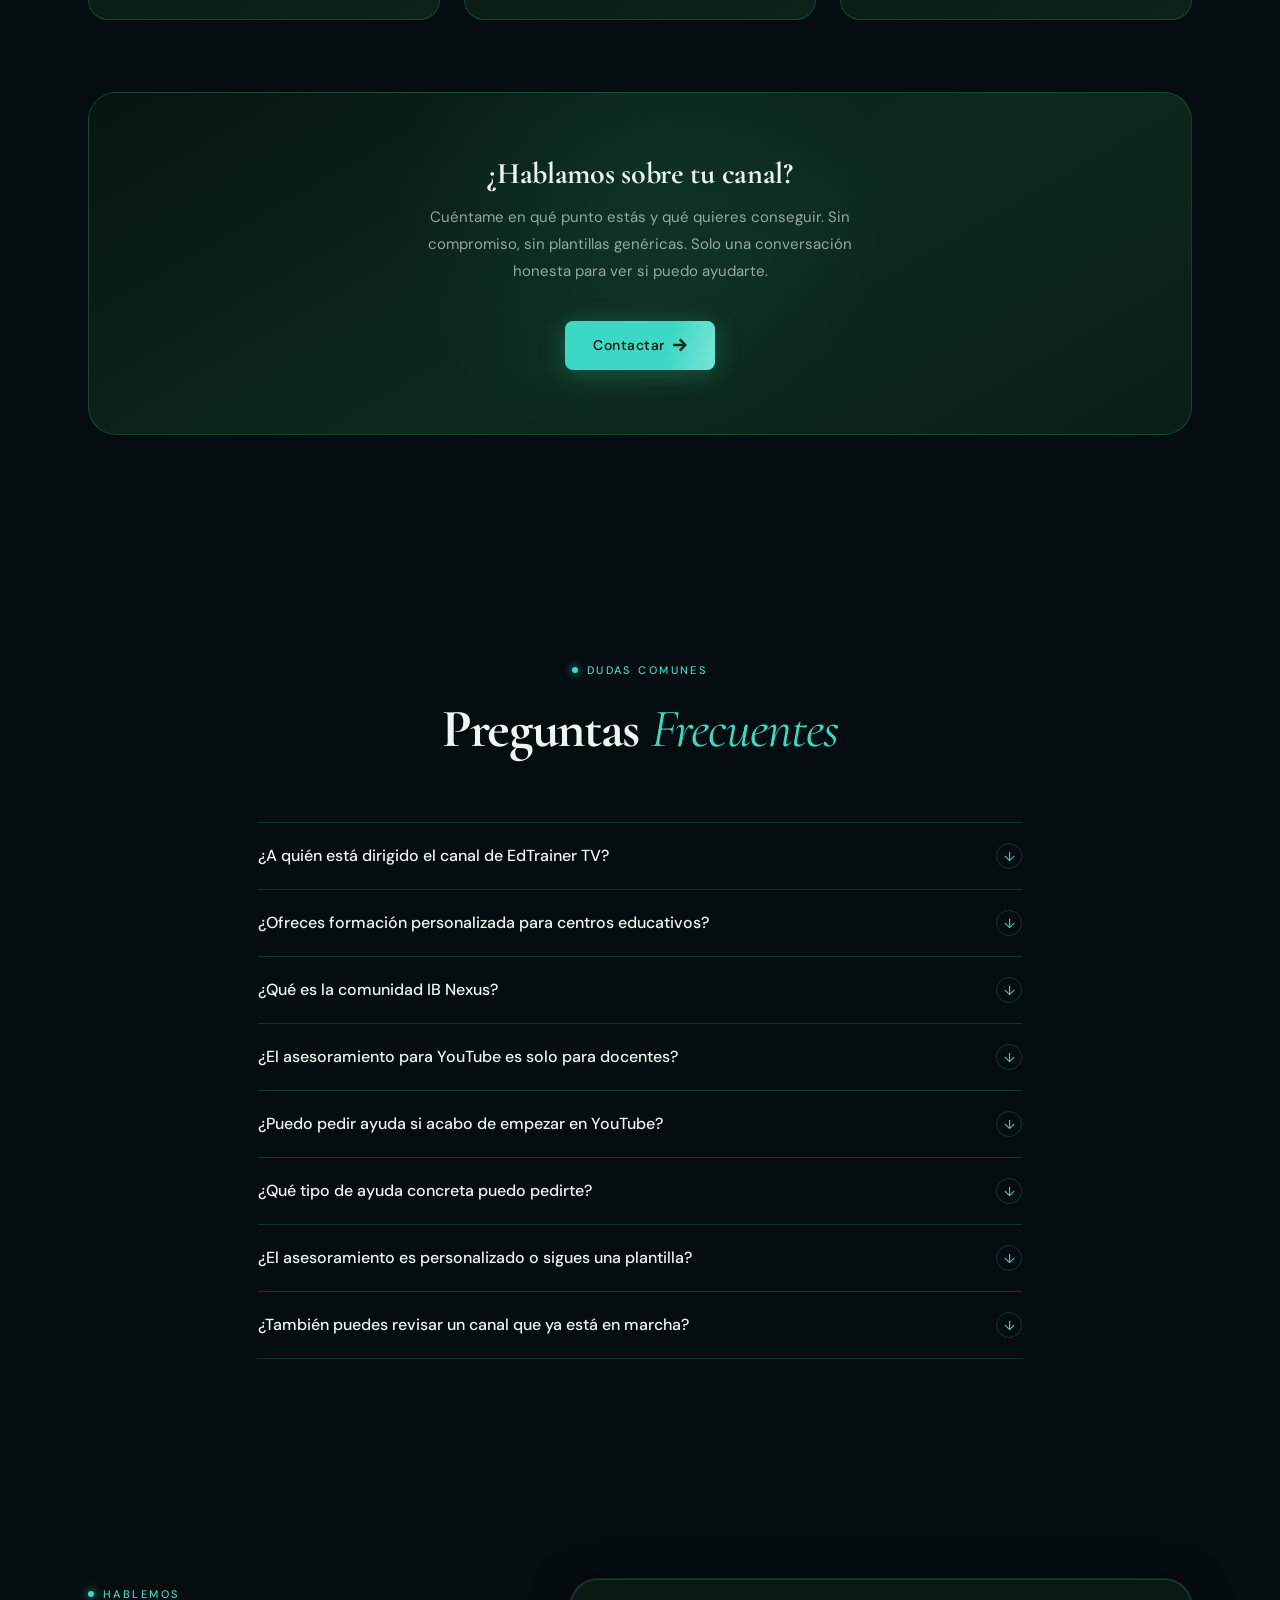
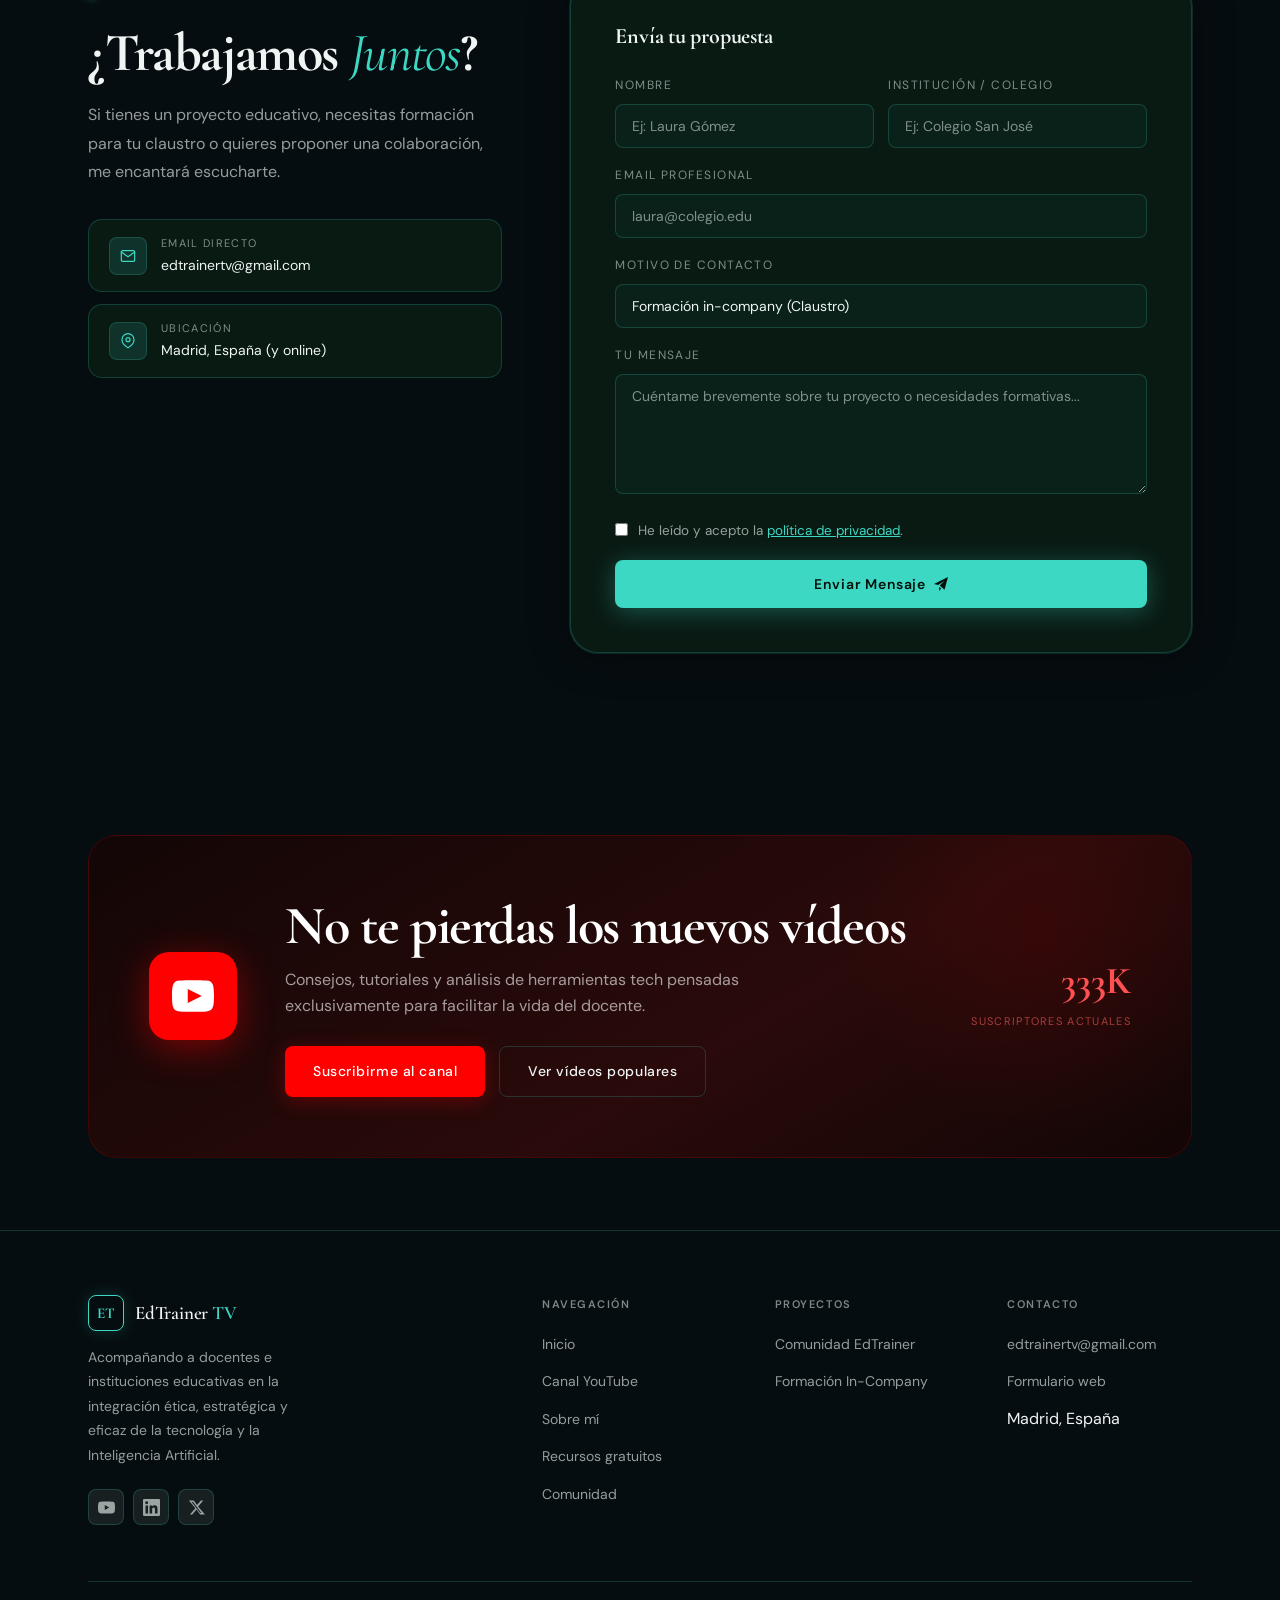
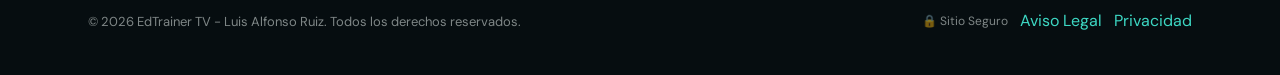
==== commit 7f928474: "Elimina la barra de confianza Quita la seccion #trust (Google for Education, +200 centros, 4.9/5 res" ====
--- a/index.html
+++ b/index.html
@@ -412,27 +412,6 @@
 .float-card-num { font-family: var(--font-serif); font-size: 22px; font-weight: 700; color: var(--teal); line-height: 1; }
 .float-card-label { font-size: 12px; color: var(--dim2); text-transform: uppercase; letter-spacing: 0.1em; }
 
-/* ═══════════════════════════════════════════
-   TRUST BAR
-════════════════════════════════════════════ */
-#trust {
-  position: relative; z-index: 1;
-  border-top: 1px solid var(--teal-border);
-  border-bottom: 1px solid var(--teal-border);
-  background: linear-gradient(135deg, rgba(9,26,19,0.6), rgba(13,34,25,0.4));
-  padding: 28px 0;
-}
-.trust-inner {
-  display: flex; align-items: center; justify-content: center;
-  gap: 48px; flex-wrap: wrap;
-}
-.trust-label { font-size: 10px; letter-spacing: 0.18em; text-transform: uppercase; color: var(--dim2); }
-.trust-divider { width: 1px; height: 28px; background: var(--teal-border); }
-.trust-item {
-  display: flex; align-items: center; gap: 10px;
-  font-size: 14px; font-weight: 500; color: var(--dim);
-}
-.trust-item-icon { display: inline-flex; color: var(--teal); }
 
 /* ═══════════════════════════════════════════
    CANAL / YOUTUBE
@@ -927,8 +906,6 @@
   .nav-center { display: none; }
   .nav-yt-btn { display: none; }
   .nav-burger { display: flex; }
-  .trust-inner { gap: 24px; }
-  .trust-divider { display: none; }
   .yt-cta-card { padding: 40px 28px; }
 }
 @media (max-width: 600px) {
@@ -1290,20 +1267,6 @@
   </div>
 </section>
 
-<!-- ════════════ TRUST BAR ════════════ -->
-<section id="trust">
-  <div class="container--narrow">
-    <div class="trust-inner fade-in">
-      <span class="trust-label">Con la confianza de</span>
-      <div class="trust-item"><span class="trust-item-icon"><svg width="17" height="17" viewBox="0 0 24 24" fill="none" stroke="currentColor" stroke-width="1.8" stroke-linecap="round" stroke-linejoin="round"><path d="M22 10L12 5 2 10l10 5 10-5z"/><path d="M6 12.5V17c0 1.66 2.69 3 6 3s6-1.34 6-3v-4.5"/></svg></span><span class="trust-item-text">Google for Education</span></div>
-      <div class="trust-divider"></div>
-      <div class="trust-item"><span class="trust-item-icon"><svg width="17" height="17" viewBox="0 0 24 24" fill="none" stroke="currentColor" stroke-width="1.8" stroke-linecap="round" stroke-linejoin="round"><path d="M3 10.5L12 3l9 7.5"/><path d="M5 9.5V21h14V9.5"/><path d="M10 21v-5h4v5"/></svg></span><span class="trust-item-text">+200 Centros Educativos</span></div>
-      <div class="trust-divider"></div>
-      <div class="trust-item"><span class="trust-item-icon"><svg width="17" height="17" viewBox="0 0 24 24" fill="none" stroke="currentColor" stroke-width="1.8" stroke-linecap="round" stroke-linejoin="round"><polygon points="12 2 15.09 8.26 22 9.27 17 14.14 18.18 21.02 12 17.77 5.82 21.02 7 14.14 2 9.27 8.91 8.26 12 2"/></svg></span><span class="trust-item-text">4.9/5 Reseñas</span></div>
-    </div>
-  </div>
-</section>
-
 <!-- ════════════ CANAL / YOUTUBE ════════════ -->
 <section id="canal" class="section-space">
   <div class="container">
@@ -2165,7 +2128,6 @@
       navCanal:'Canal', navSobre:'Sobre mí', navRecursos:'Recursos', navComunidad:'Comunidad', navAsesoramiento:'Asesoramiento', navContacto:'Contacto',
       heroTagline:'IA, tecnología y criterio', heroBtnCanal:'Ver el canal', heroBtnRecursos:'Recursos gratuitos',
       statSuscriptores:'Suscriptores', statVideos:'Vídeos', statAnos:'Años en YouTube', floatCardLabel:'Vistas mensuales',
-      trustLabel:'Con la confianza de', trustCentros:'+200 Centros Educativos', trustResenas:'4.9/5 Reseñas',
       canalH2:'IA, Tecnología y <em>Criterio</em>', canalLead:'Explora cientos de tutoriales, guías y análisis semanales sobre inteligencia artificial y educación.', canalFooterBtn:'Visitar canal en YouTube',
       sobreEyebrow:'<div class="eyebrow-dot"></div>Trayectoria', sobreH2:'Experiencia <em>en las aulas</em>',
       sobreP1:'<strong>Luis Alfonso Ruiz</strong> es Google Certified Trainer y Google Certified Innovator con base en Madrid, España. Es el creador de <strong>EdTrainer TV</strong>, canal de YouTube de referencia en tecnología educativa con más de <strong>333.000 suscriptores</strong> y más de 140.000 vistas mensuales, especializado en inteligencia artificial aplicada a la educación, Google Workspace para docentes y productividad educativa.',
@@ -2218,7 +2180,6 @@
       navCanal:'Channel', navSobre:'About', navRecursos:'Resources', navComunidad:'Community', navAsesoramiento:'Consulting', navContacto:'Contact',
       heroTagline:'AI, technology and insight', heroBtnCanal:'Watch the channel', heroBtnRecursos:'Free resources',
       statSuscriptores:'Subscribers', statVideos:'Videos', statAnos:'Years on YouTube', floatCardLabel:'Monthly views',
-      trustLabel:'Trusted by', trustCentros:'+200 Schools', trustResenas:'4.9/5 Reviews',
       canalH2:'AI, Technology and <em>Insight</em>', canalLead:'Explore hundreds of tutorials, guides and weekly analyses on artificial intelligence and education.', canalFooterBtn:'Visit YouTube channel',
       sobreEyebrow:'<div class="eyebrow-dot"></div>Background', sobreH2:'Experience <em>in the classroom</em>',
       sobreP1:'<strong>Luis Alfonso Ruiz</strong> is a Google Certified Trainer and Google Certified Innovator based in Madrid, Spain. He is the creator of <strong>EdTrainer TV</strong>, a leading YouTube channel in educational technology with more than <strong>333,000 subscribers</strong> and over 140,000 monthly views, specializing in AI applied to education, Google Workspace for teachers, and educational productivity.',
@@ -2298,10 +2259,6 @@
     const floatLbl = $('.float-card-label'); if(floatLbl) floatLbl.textContent = t.floatCardLabel;
 
     // Trust
-    const trustLbl = $('.trust-label'); if(trustLbl) trustLbl.textContent = t.trustLabel;
-    const trustTexts = $$('.trust-item-text');
-    if(trustTexts[1]) trustTexts[1].textContent = t.trustCentros;
-    if(trustTexts[2]) trustTexts[2].textContent = t.trustResenas;
 
     // Canal
     const cH2=$('#canal .section-header h2'); if(cH2) cH2.innerHTML=t.canalH2;
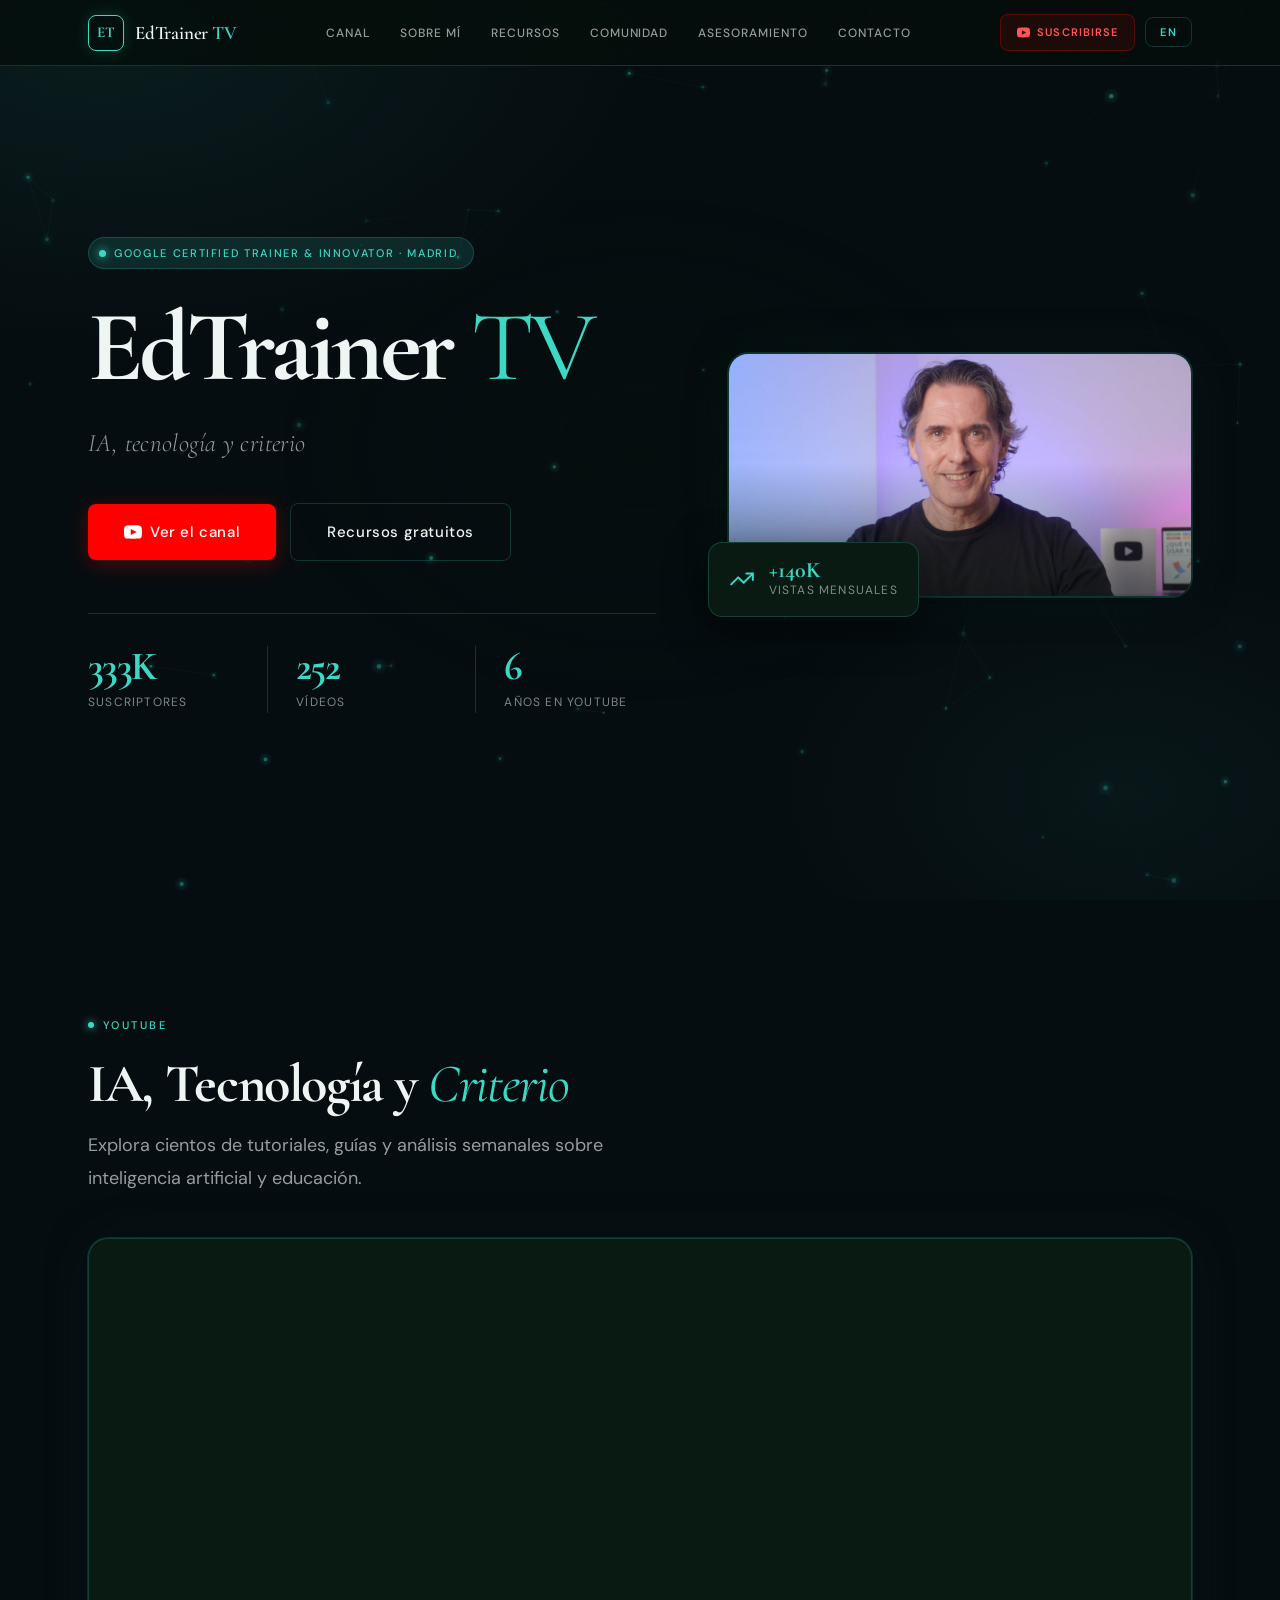
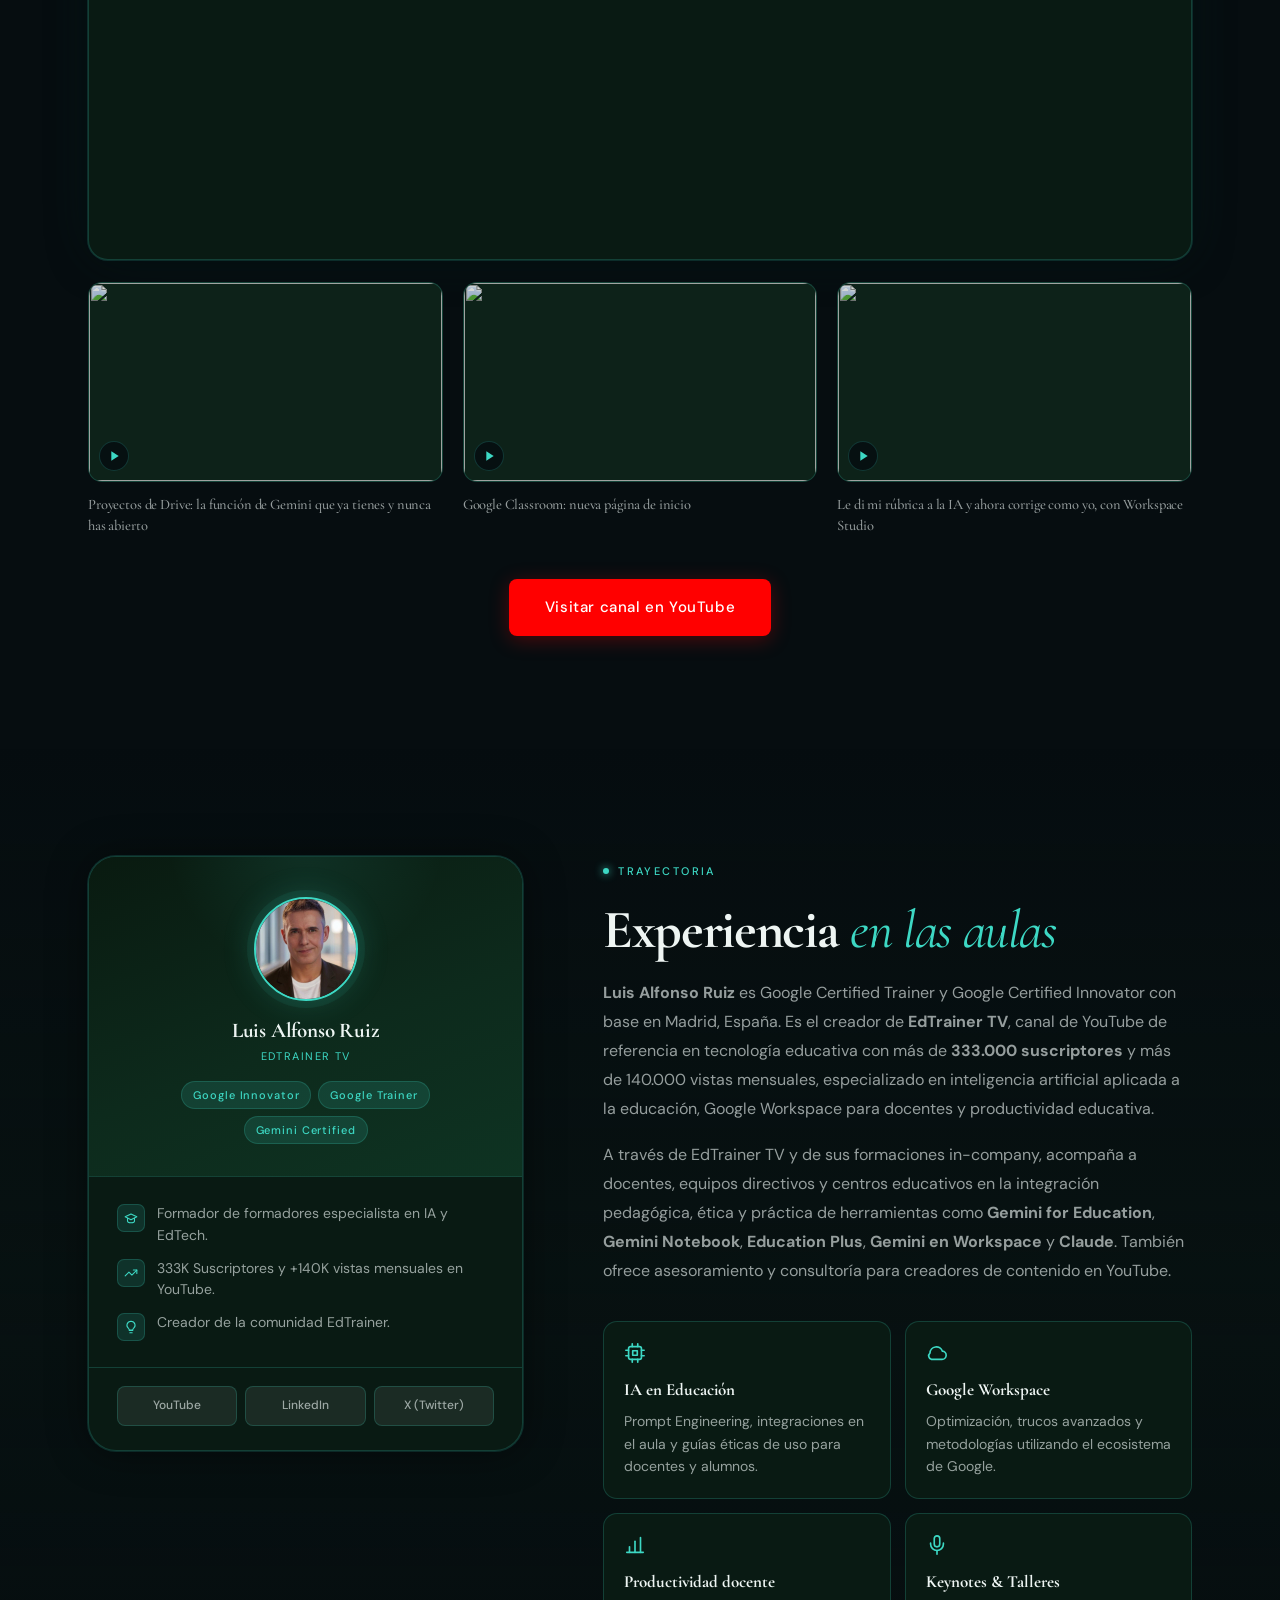
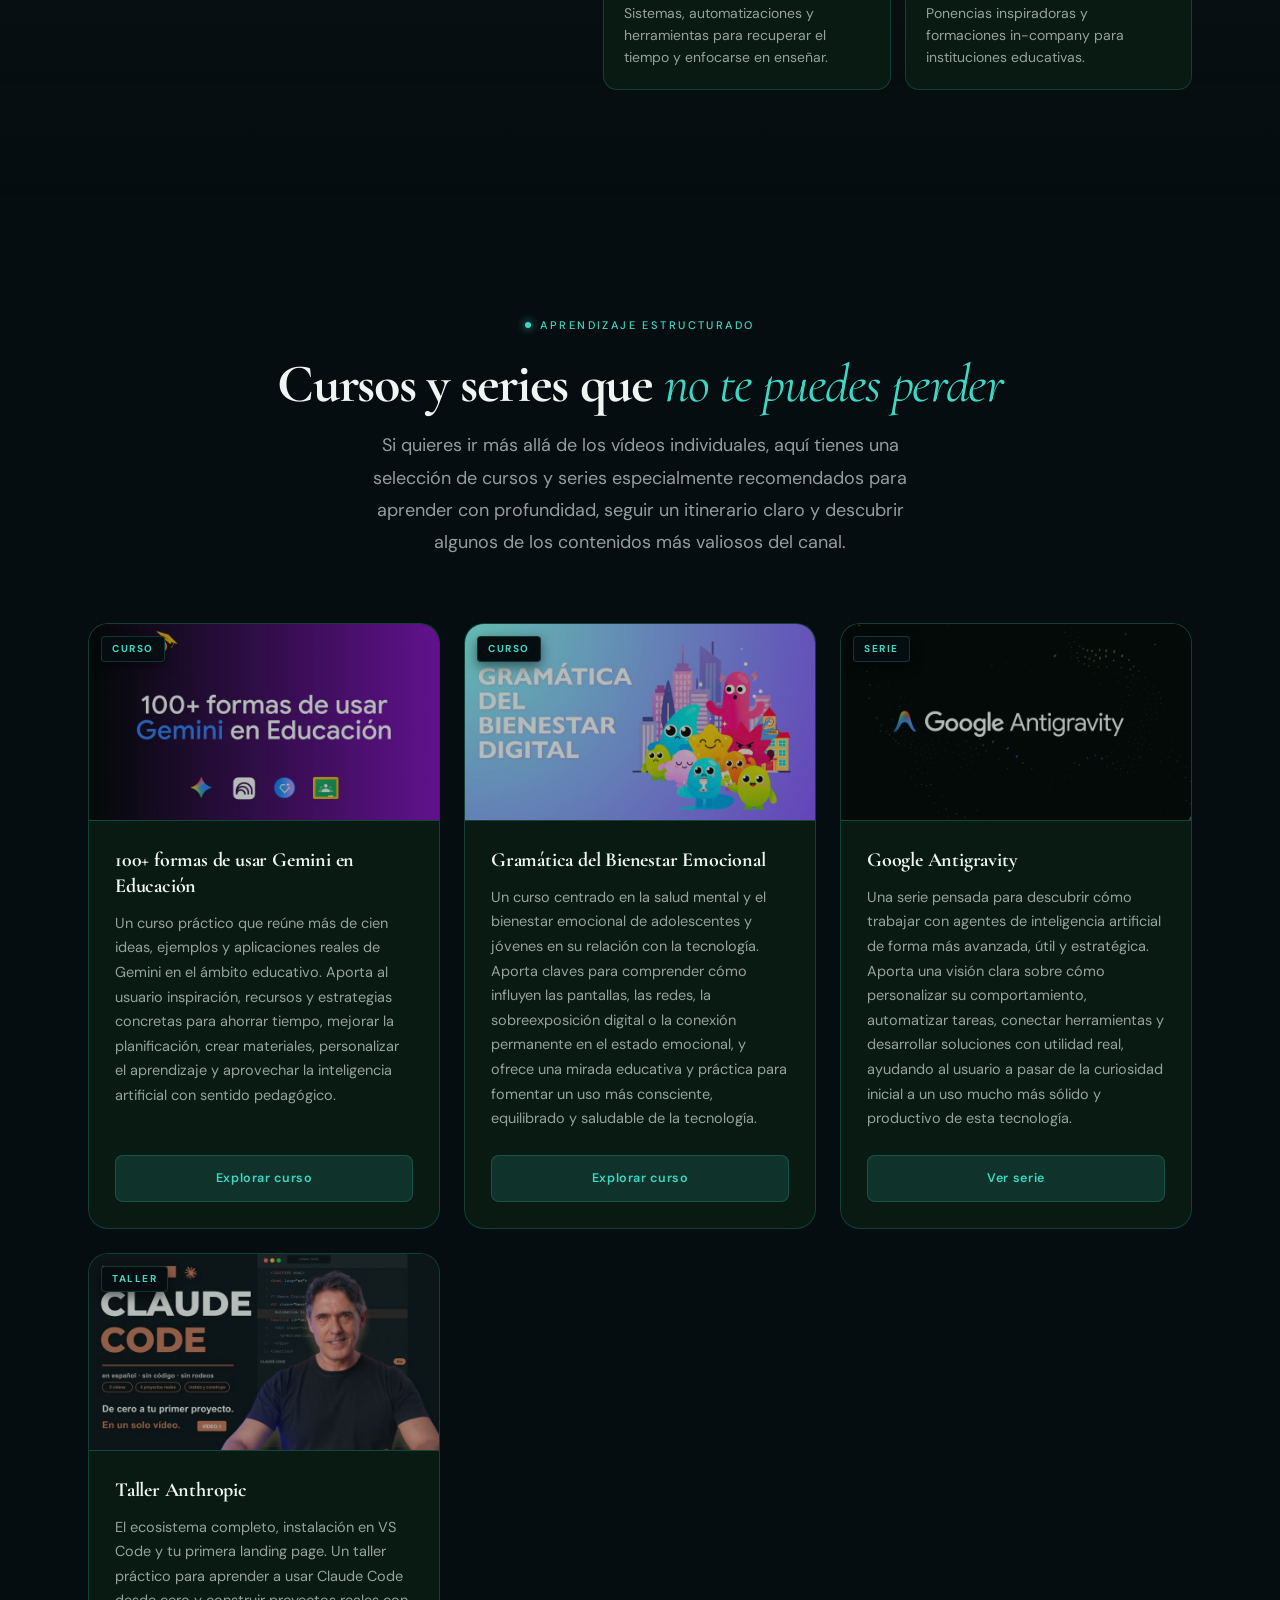
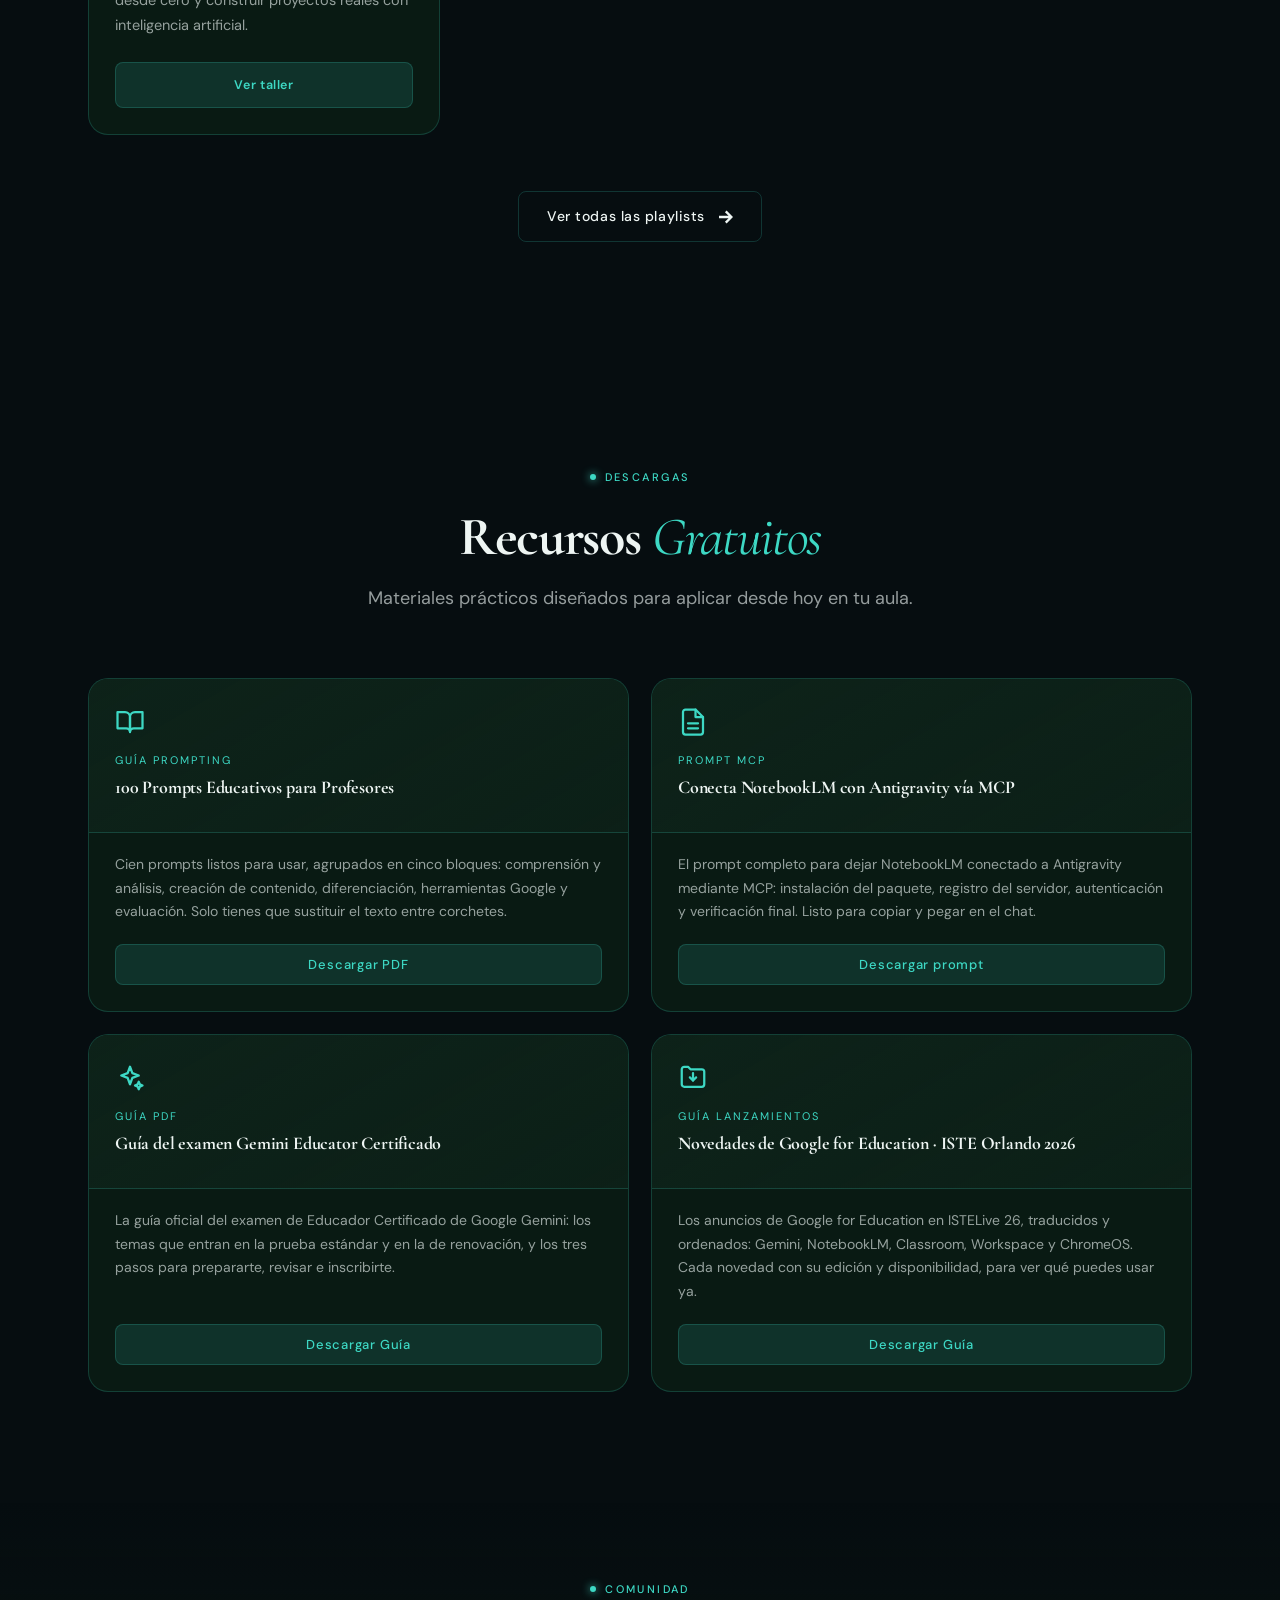
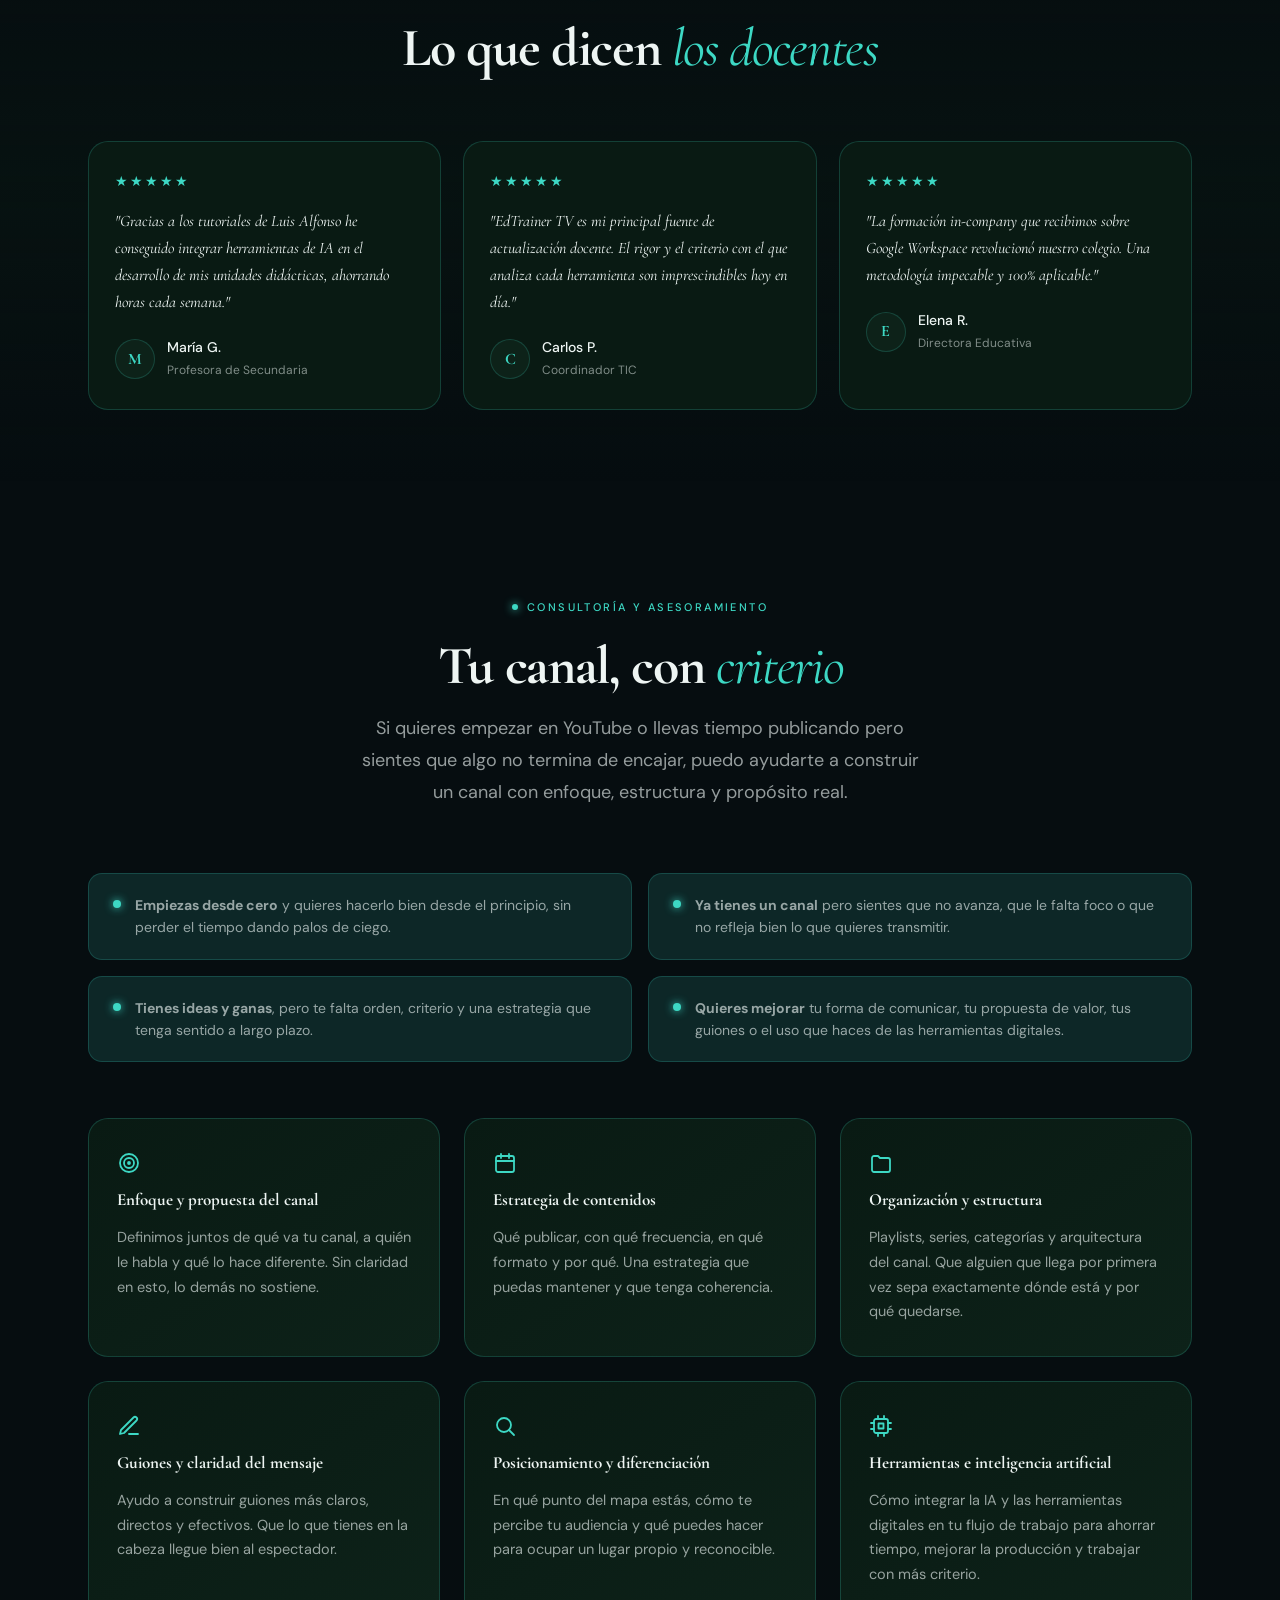
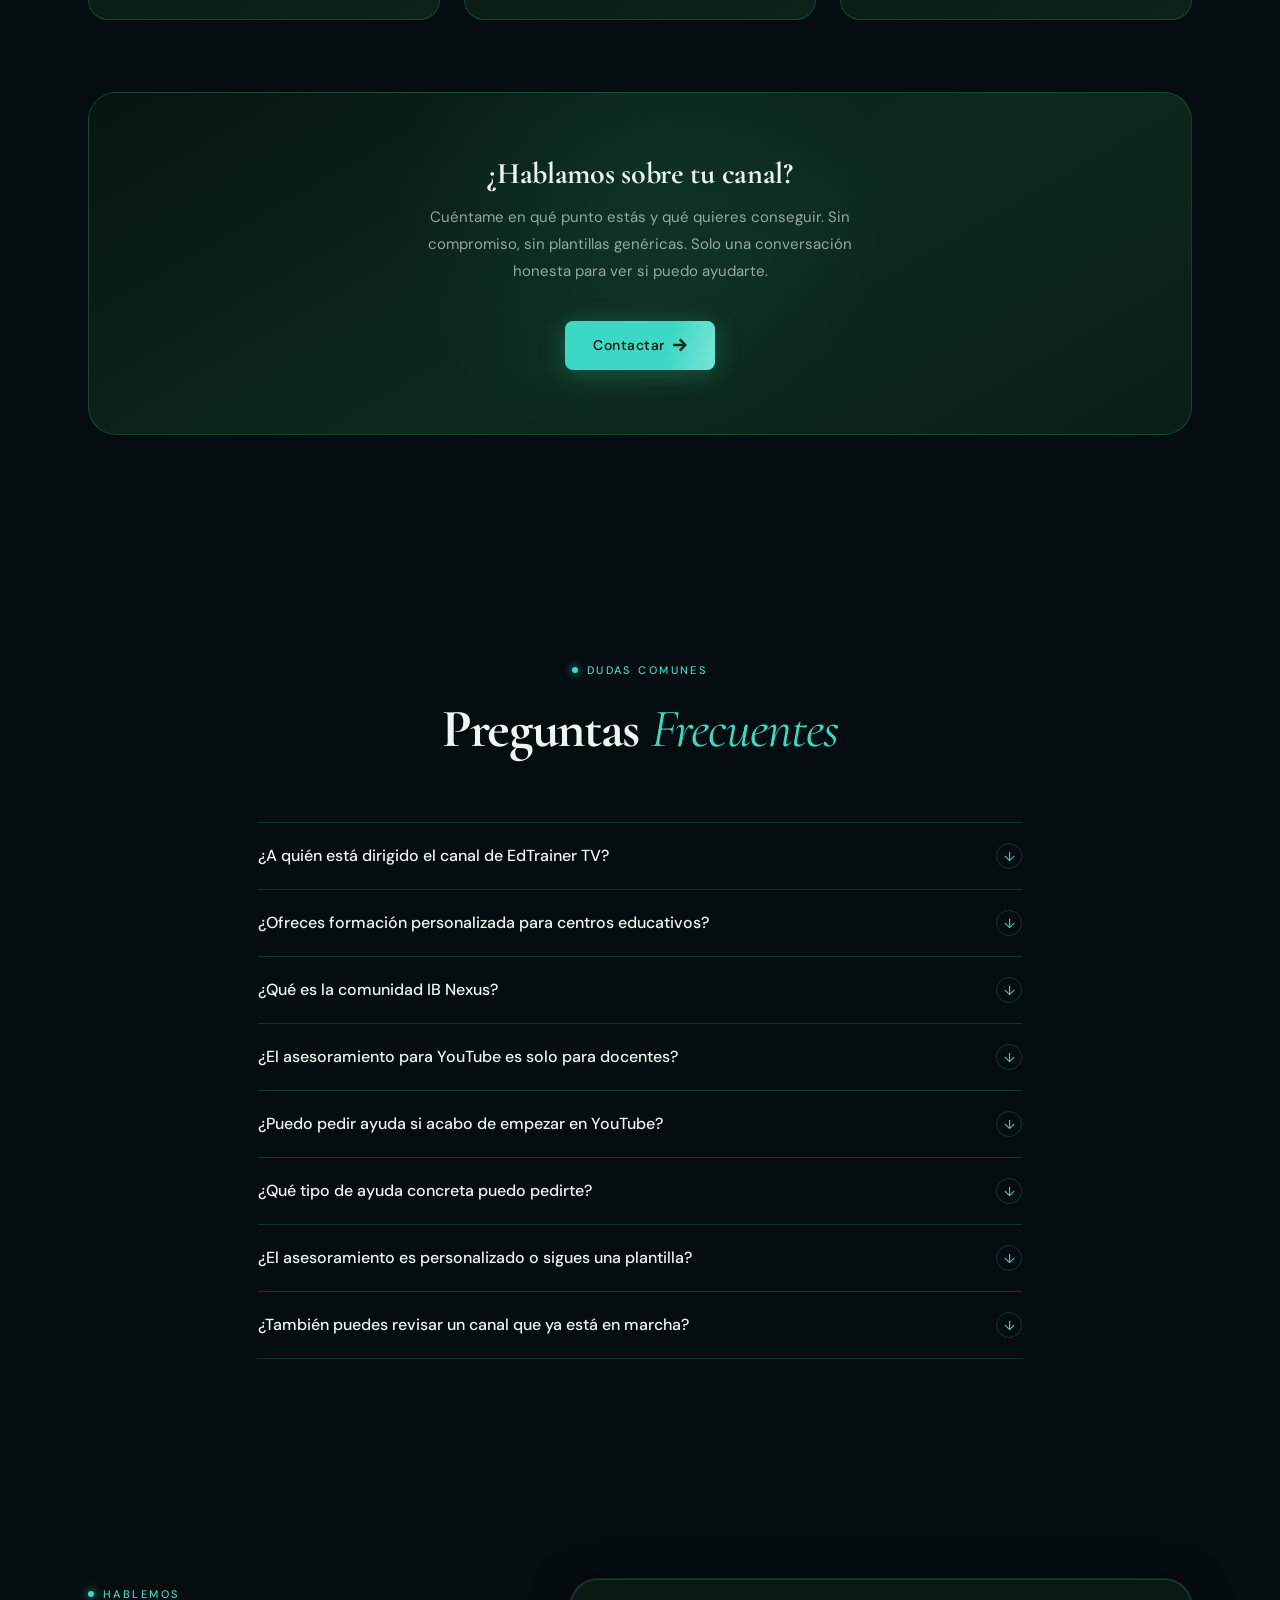
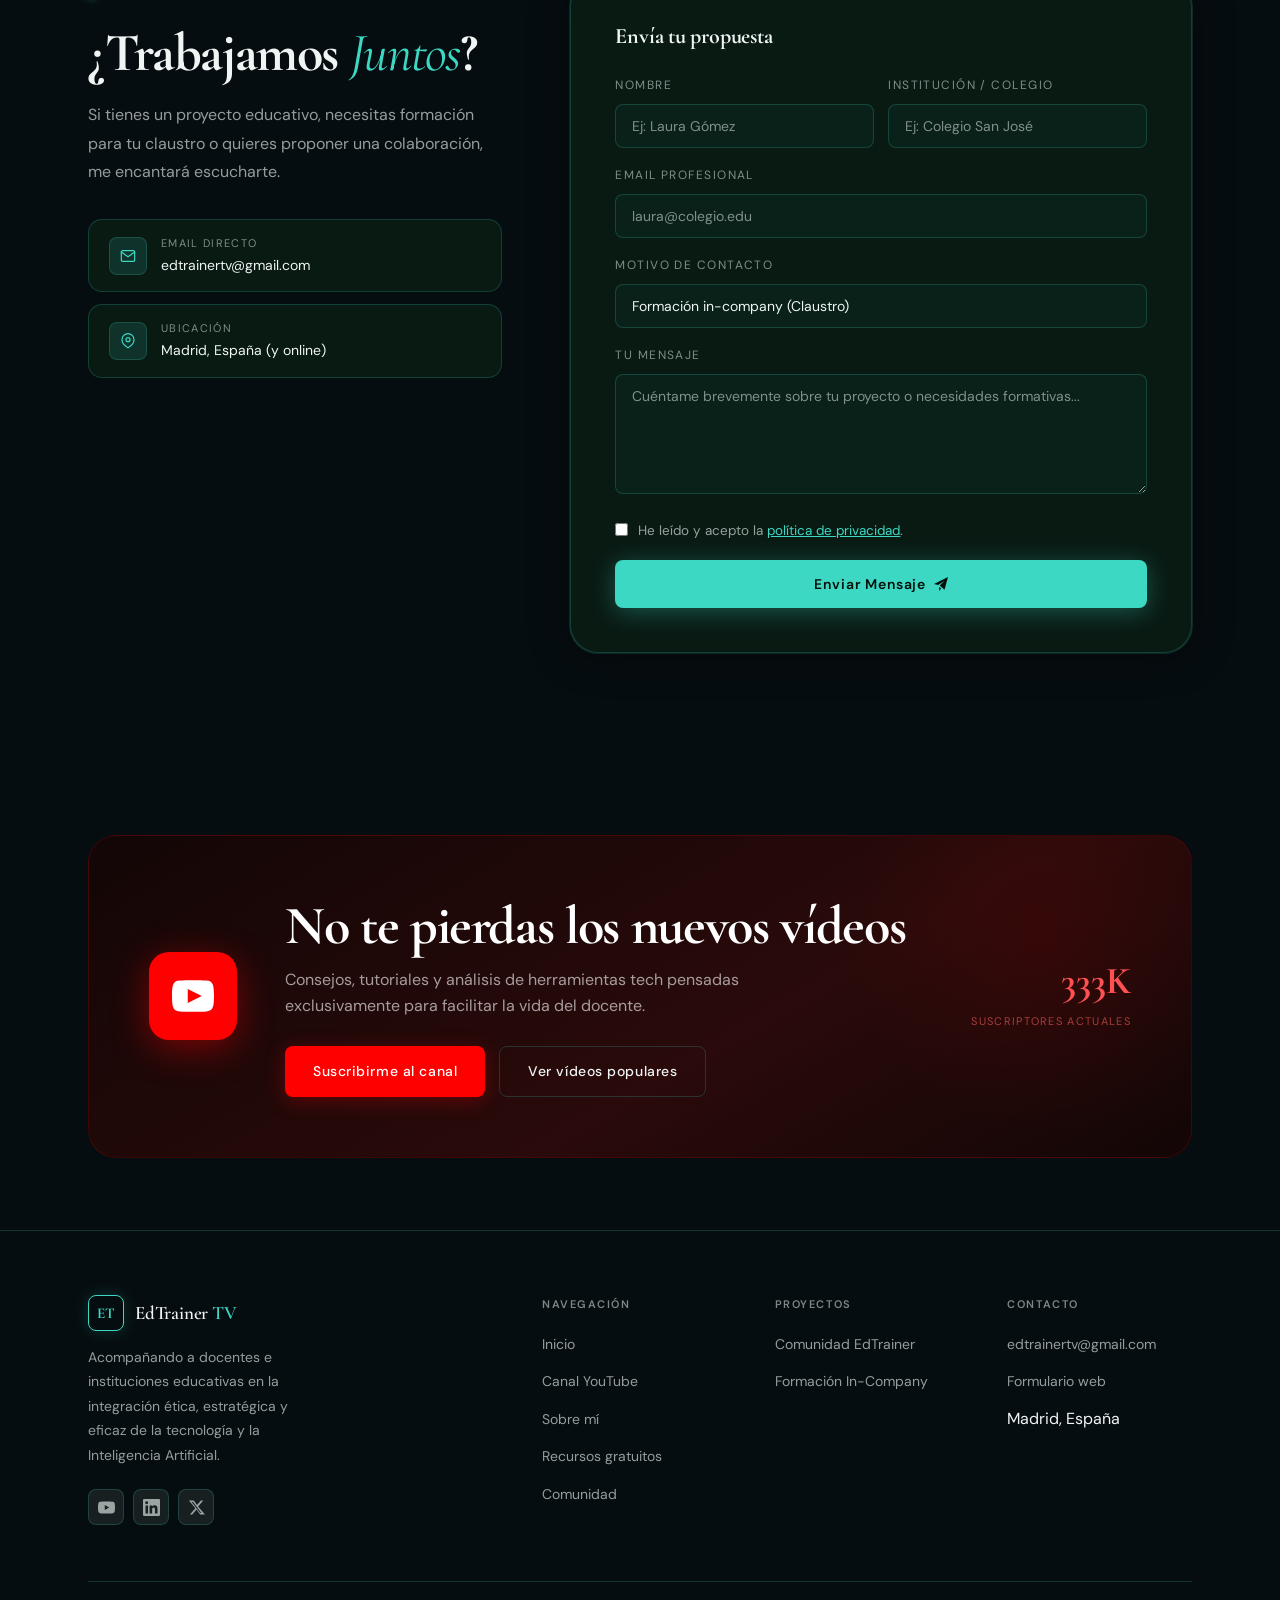
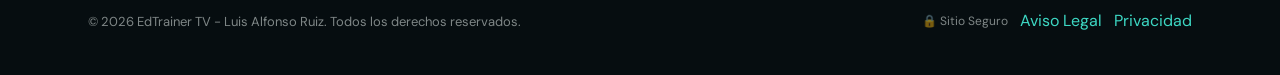
==== commit 58fb7b14: "Alinea knowsAbout con la biografia y elimina archivos huerfanos - knowsAbout incorpora Gemini for Ed" ====
--- a/index.html
+++ b/index.html
@@ -1059,7 +1059,11 @@
     "Inteligencia artificial en educación",
     "Google Workspace para educación",
     "Formación docente en tecnología",
-    "Gemini para docentes",
+    "Gemini for Education",
+    "Gemini en Google Workspace",
+    "Gemini Notebook",
+    "Google Workspace for Education Plus",
+    "Claude",
     "NotebookLM",
     "Google Antigravity",
     "Productividad educativa",
